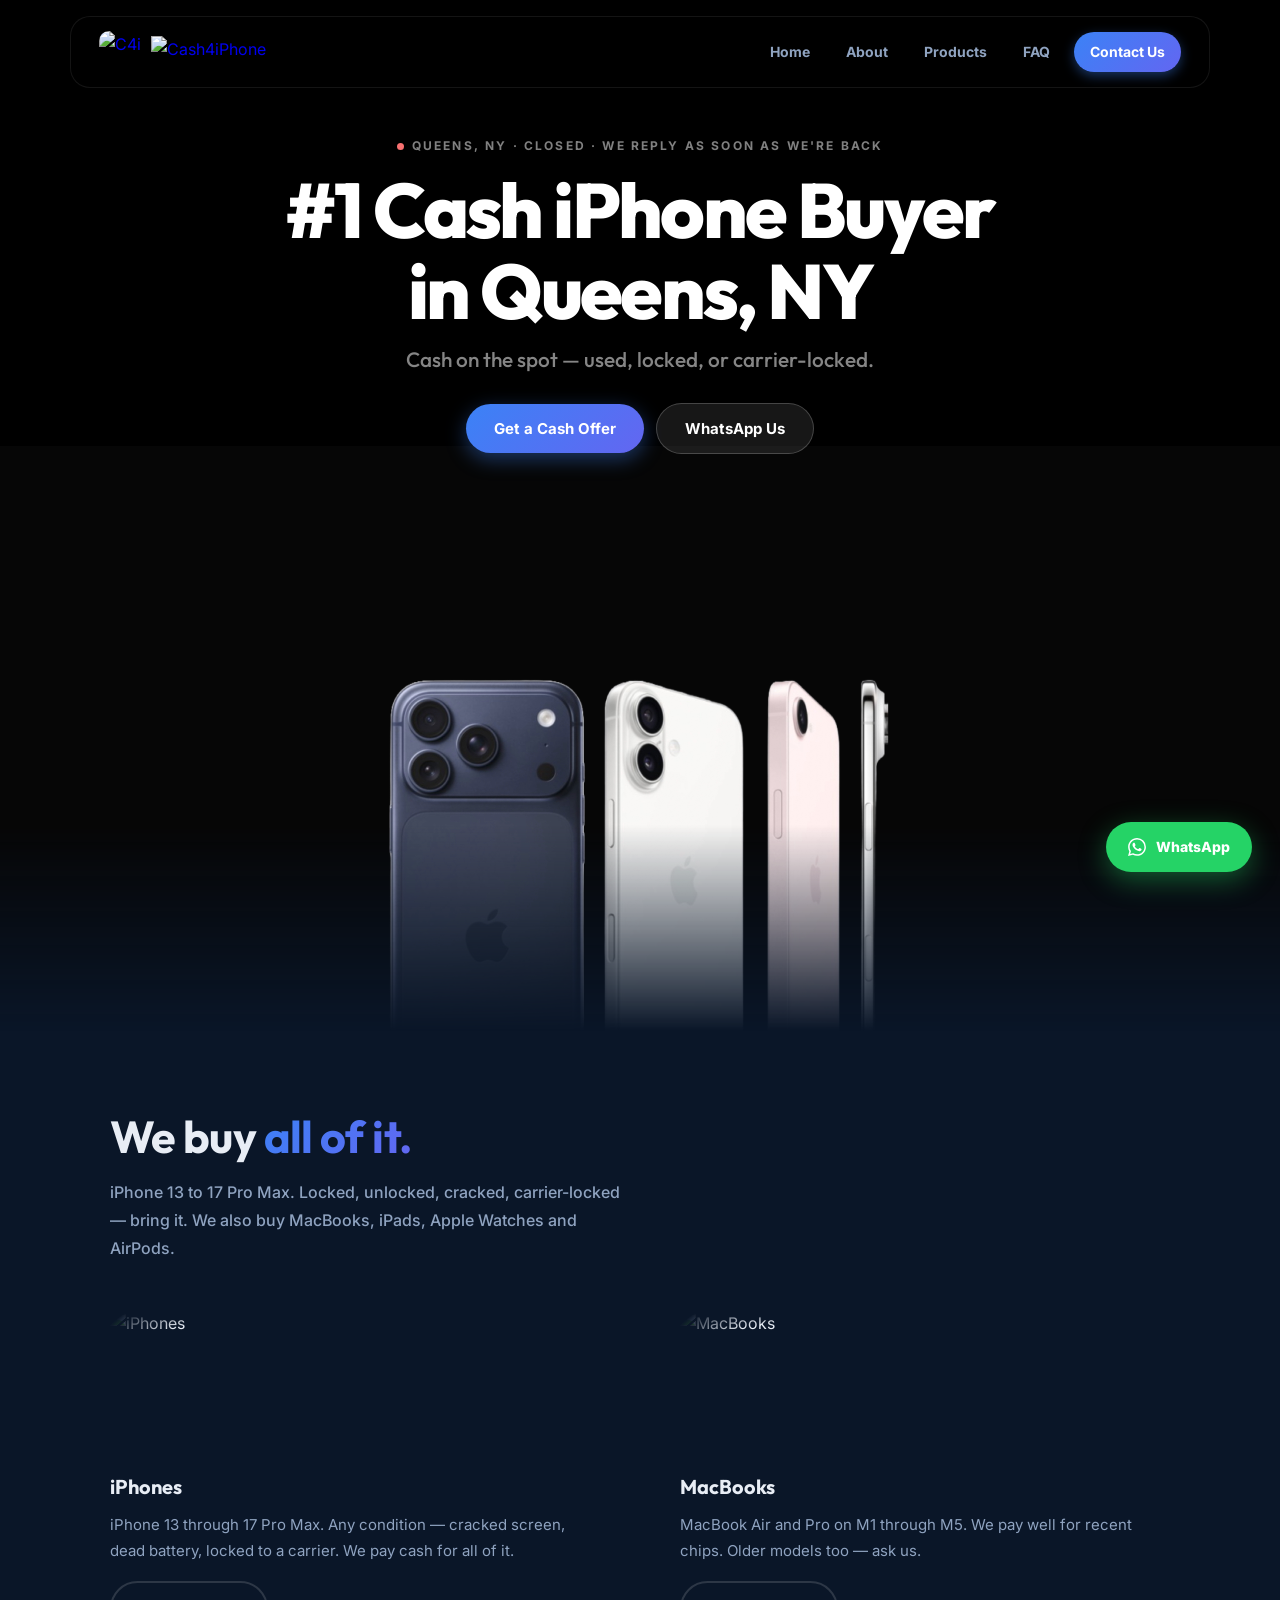
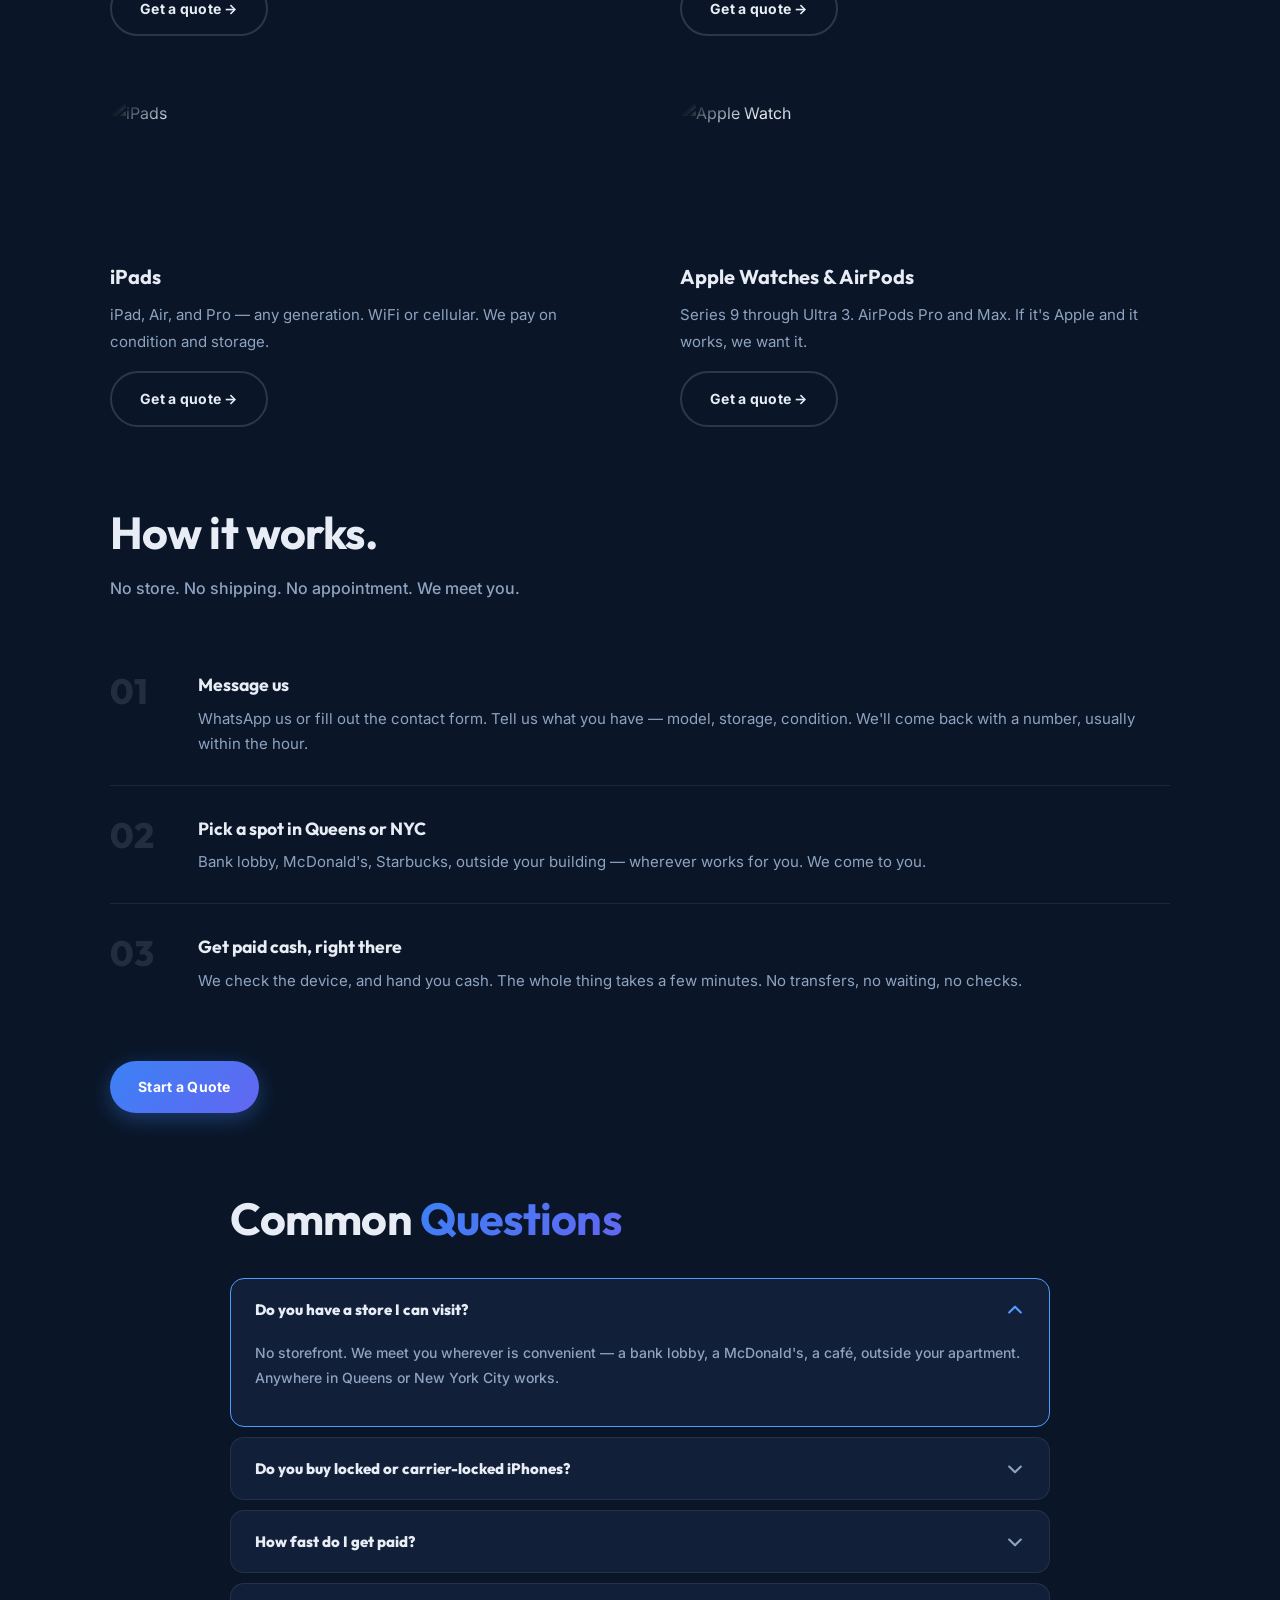
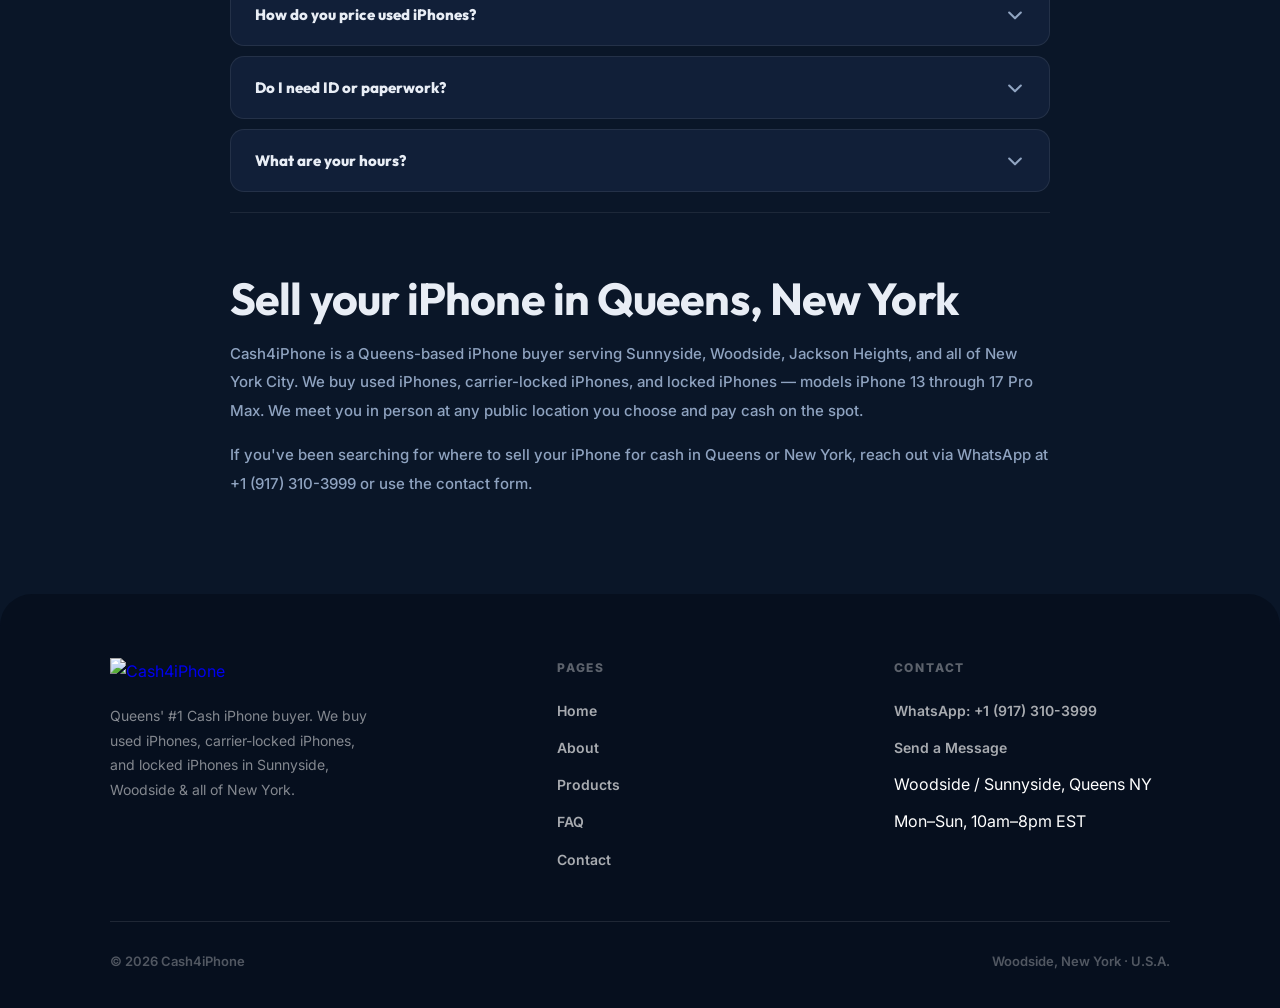
==== index.html @ 2bf729e3 "Update index.html" ====
<!DOCTYPE html>
<html lang="en">
<head>
  <meta charset="UTF-8"/>
  <meta name="viewport" content="width=device-width,initial-scale=1.0"/>
  <title>Cash4iPhone — Sell Your iPhone for Cash in Queens, NY | Best Price Guaranteed</title>
  <meta name="description" content="Cash4iPhone — Queens #1 Cash iPhone buyer. Get instant cash for your used, locked or carrier-locked iPhone in Sunnyside, Woodside & all of NYC. We come to you. Best price guaranteed."/>
  <meta name="keywords" content="cash for iPhone Queens NY, sell iPhone for cash New York, cash4phone Queens, cash for iphone NYC, iPhone buyer Queens NY, sell used iPhone NYC, locked iPhone buyer Queens, carrier locked iPhone buyer New York, sell iPhone same day cash Queens, cash4iphone, buy my iPhone Queens NY, sell iPhone Sunnyside Queens, cash for phones NYC, iPhone cash buyer near me New York"/>
  <link rel="canonical" href="https://cash4iphone.net/"/>

  <meta property="og:title" content="Cash4iPhone — Sell Your iPhone for Cash | Queens & NYC"/>
  <meta property="og:description" content="Cash4iPhone — Queens #1 cash for iPhone buyer. We pay instant cash for used, locked & carrier-locked iPhones in Sunnyside, Woodside & all of NYC. Best price. We come to you."/>
  <meta property="og:type" content="website"/>
  <meta property="og:url" content="https://cash4iphone.net/"/>
  <meta property="og:locale" content="en_US"/>
  <meta property="og:image" content="https://cash4iphone.net/og-image.png"/>
  <meta property="og:site_name" content="Cash4iPhone"/>

  <script type="application/ld+json">
  {
    "@context": "https://schema.org",
    "@type": "LocalBusiness",
    "name": "Cash4iPhone",
    "alternateName": "Cash 4 iPhone",
    "description": "Cash4iPhone is Queens' #1 cash for iPhone buyer. We pay instant cash for used iPhones, locked iPhones, and carrier-locked iPhones in Sunnyside, Woodside, and all of New York City.",
    "url": "https://cash4iphone.net",
    "telephone": "+19173103999",
    "address": {
      "@type": "PostalAddress",
      "streetAddress": "Woodside / Sunnyside",
      "addressLocality": "Woodside",
      "addressRegion": "NY",
      "postalCode": "11377",
      "addressCountry": "US"
    },
    "geo": { "@type": "GeoCoordinates", "latitude": "40.7448", "longitude": "-73.9027" },
    "areaServed": [
      {"@type": "City", "name": "New York"},
      {"@type": "Neighborhood", "name": "Queens"},
      {"@type": "Neighborhood", "name": "Sunnyside"},
      {"@type": "Neighborhood", "name": "Woodside"}
    ],
    "openingHoursSpecification": {
      "@type": "OpeningHoursSpecification",
      "dayOfWeek": ["Monday","Tuesday","Wednesday","Thursday","Friday","Saturday","Sunday"],
      "opens": "10:00",
      "closes": "20:00"
    },
    "priceRange": "$$",
    "sameAs": ["https://wa.me/19173103999"]
  }
  </script>

  <link rel="icon" href="/favicon.ico" sizes="48x48"/>
  <link rel="icon" type="image/png" sizes="32x32" href="/favicon-32x32.png"/>
  <link rel="icon" type="image/png" sizes="16x16" href="/favicon-16x16.png"/>
  <link rel="apple-touch-icon" href="/apple-touch-icon.png"/>
  <link rel="manifest" href="/site.webmanifest"/>
  <meta name="theme-color" content="#000000"/>
  <link rel="stylesheet" href="style.css"/>

  <style>
    main { padding-top: 0; }
    header {
      background: rgba(0,0,0,0.72);
      border-color: rgba(255,255,255,0.08);
      transition: background 0.4s ease, border-color 0.4s ease, box-shadow 0.3s ease;
    }
    .hero-apple {
      width: 100%;
      background: #000;
      display: flex;
      flex-direction: column;
      align-items: center;
      overflow: hidden;
      -webkit-mask-image: linear-gradient(to bottom, black 80%, transparent 100%);
      mask-image: linear-gradient(to bottom, black 80%, transparent 100%);
    }
    .hero-apple-text {
      position: relative;
      z-index: 2;
      text-align: center;
      padding: calc(var(--nav-h) + 64px) 24px 16px;
      display: flex;
      flex-direction: column;
      align-items: center;
      width: 100%;
    }
    .hero-apple-eyebrow {
      font-size: 12px;
      font-weight: 700;
      letter-spacing: 0.18em;
      text-transform: uppercase;
      color: rgba(255,255,255,0.5);
      margin-bottom: 14px;
      display: flex;
      align-items: center;
      gap: 8px;
    }
    .hero-apple-eyebrow .dot {
      width: 7px; height: 7px;
      border-radius: 50%;
      background: var(--green);
      animation: pulse-g 2s infinite;
      flex-shrink: 0;
      transition: background 0.3s;
    }
    .hero-apple-headline {
      font-family: 'Outfit', sans-serif;
      font-weight: 800;
      font-size: clamp(2.8rem, 6vw, 5.2rem);
      line-height: 1.05;
      letter-spacing: -0.034em;
      color: #fff;
      margin-bottom: 12px;
    }
    .hero-apple-sub {
      font-family: 'Outfit', sans-serif;
      font-weight: 500;
      font-size: clamp(1rem, 1.8vw, 1.3rem);
      color: rgba(255,255,255,0.52);
      margin-bottom: 28px;
      line-height: 1.5;
    }
    .hero-apple-cta {
      display: flex;
      align-items: center;
      justify-content: center;
      gap: 12px;
      flex-wrap: wrap;
    }
    .btn-apple-primary {
      background: var(--grad-blue);
      color: #fff;
      padding: 12px 28px;
      border-radius: 100px;
      font-size: 15px;
      font-weight: 700;
      text-decoration: none;
      transition: all 0.28s;
      box-shadow: 0 6px 20px rgba(59,130,246,0.4);
    }
    .btn-apple-primary:hover { transform: translateY(-2px); box-shadow: 0 10px 28px rgba(59,130,246,0.55); }
    .btn-apple-ghost {
      background: rgba(255,255,255,0.09);
      color: #fff;
      padding: 12px 28px;
      border-radius: 100px;
      font-size: 15px;
      font-weight: 700;
      text-decoration: none;
      border: 1.5px solid rgba(255,255,255,0.2);
      transition: all 0.28s;
    }
    .btn-apple-ghost:hover { background: rgba(255,255,255,0.16); transform: translateY(-2px); }
    .hero-apple-phones {
      width: 100%;
      height: 65vh;
      min-height: 420px;
      position: relative;
      z-index: 1;
      overflow: hidden;
      margin-top: -24px;
      flex-shrink: 0;
    }
    .hero-apple-phones img {
      display: block;
      width: 200%;
      height: auto;
      position: absolute;
      bottom: 0;
      left: -50%;
    }

    /* What we buy */
    .buy-section { padding: 80px 0; }
    .buy-grid {
      display: grid;
      grid-template-columns: 1fr 1fr;
      gap: 64px 80px;
      margin-top: 48px;
    }
    .buy-item h3 {
      font-family: 'Outfit', sans-serif;
      font-size: 1.25rem;
      font-weight: 700;
      color: var(--text);
      margin-bottom: 8px;
    }
    .buy-item p { font-size: 15px; color: var(--text-muted); line-height: 1.75; }
    .buy-item-img {
      width: 100%;
      max-width: 180px;
      height: 140px;
      object-fit: contain;
      display: block;
      margin-bottom: 20px;
      -webkit-mask-image: radial-gradient(ellipse at center, black 55%, transparent 90%);
      mask-image: radial-gradient(ellipse at center, black 55%, transparent 90%);
    }

    /* How it works */
    .steps-section { padding: 0 0 80px; }
    .steps-list { margin-top: 40px; display: flex; flex-direction: column; }
    .step {
      display: grid;
      grid-template-columns: 64px 1fr;
      gap: 24px;
      padding: 28px 0;
      border-bottom: 1px solid var(--border);
    }
    .step:last-child { border-bottom: none; }
    .step-num {
      font-family: 'Outfit', sans-serif;
      font-size: 2.2rem;
      font-weight: 800;
      color: rgba(255,255,255,0.1);
      line-height: 1;
      padding-top: 4px;
    }
    .step-body h3 {
      font-family: 'Outfit', sans-serif;
      font-size: 1.1rem;
      font-weight: 700;
      color: var(--text);
      margin-bottom: 6px;
    }
    .step-body p { font-size: 15px; color: var(--text-muted); line-height: 1.7; }

    /* Logo */
    .logo { display: flex; align-items: center; gap: 10px; text-decoration: none; }
    .logo-icon { height: 42px; width: 42px; border-radius: 10px; object-fit: contain; flex-shrink: 0; }
    .logo-wordmark { height: 32px; width: auto; object-fit: contain; display: block; }
    .logo-img { height: 32px; width: auto; object-fit: contain; display: block; }

    @media (max-width: 768px) {
      .hero-apple-phones { height: 55vh; min-height: 320px; }
      .hero-apple-phones img { width: 320%; left: -110%; }
      .hero-apple-text { padding-top: calc(var(--nav-h) + 36px); padding-bottom: 12px; }
      .hero-apple-headline { font-size: clamp(2rem, 9vw, 2.8rem); }
      .hero-apple-sub { font-size: 1rem; margin-bottom: 16px; }
      .btn-apple-primary, .btn-apple-ghost { font-size: 14px; padding: 11px 22px; }
      .buy-grid { grid-template-columns: 1fr 1fr; gap: 40px; }
      .logo-icon { height: 34px; width: 34px; }
      .logo-wordmark { height: 24px; }
      .logo-img { height: 26px; }
    }
    @media (max-width: 480px) {
      .hero-apple-phones { height: 50vh; min-height: 280px; }
      .hero-apple-phones img { width: 380%; left: -140%; }
      .hero-apple-cta { flex-direction: column; align-items: stretch; max-width: 220px; }
      .btn-apple-primary, .btn-apple-ghost { text-align: center; justify-content: center; }
      .buy-grid { grid-template-columns: 1fr; gap: 36px; }
    }
  </style>
</head>
<body>

<header>
  <a href="/" class="logo">
    <img src="assets/images/c4isquarelogo.png" alt="C4i" class="logo-icon"/>
    <img src="assets/images/c4i_logo_white.png" alt="Cash4iPhone" class="logo-wordmark"/>
  </a>
  <nav>
    <a href="/">Home</a>
    <a href="/about/">About</a>
    <a href="/products/">Products</a>
    <a href="#faq">FAQ</a>
    <a href="/contact-us/" class="cta-nav">Contact Us</a>
  </nav>
  <button class="hamburger" aria-label="Menu"><span></span><span></span><span></span></button>
</header>
<div class="mobile-menu">
  <a href="/">Home</a>
  <a href="/about/">About</a>
  <a href="/products/">Products</a>
  <a href="#faq">FAQ</a>
  <a href="/contact-us/" class="cta-nav">Contact Us</a>
</div>

<main>

<section class="hero-apple" data-nav-theme="black">
  <div class="hero-apple-text reveal">
    <div class="hero-apple-eyebrow">
      <span class="dot"></span>
      <span id="hero-badge-text">Queens, NY · Open Now</span>
    </div>
    <h1 class="hero-apple-headline">#1 Cash iPhone Buyer<br>in Queens, NY</h1>
    <p class="hero-apple-sub">Cash on the spot — used, locked, or carrier-locked.</p>
    <div class="hero-apple-cta">
      <a href="/contact-us/" class="btn-apple-primary">Get a Cash Offer</a>
      <a href="http://wa.me/19173103999" target="_blank" rel="noopener" class="btn-apple-ghost">WhatsApp Us</a>
    </div>
  </div>
  <div class="hero-apple-phones reveal reveal-delay-1">
    <img src="assets/images/iphoneblackbackground_largetallx2.jpg" alt="Sell your iPhone for cash — Cash4iPhone Queens NY" loading="eager"/>
  </div>
</section>

<!-- What we buy -->
<section class="buy-section" data-nav-theme="dark">
  <div class="section-inner">
    <h2 class="section-title reveal">We buy <em>all of it.</em></h2>
    <p class="section-subtitle reveal reveal-delay-1">iPhone 13 to 17 Pro Max. Locked, unlocked, cracked, carrier-locked — bring it. We also buy MacBooks, iPads, Apple Watches and AirPods.</p>
    <div class="buy-grid">
      <div class="buy-item reveal">
        <img class="buy-item-img" src="https://cdsassets.apple.com/live/7WUAS350/images/iphone/iphone-17-pro-max-colors.png" alt="iPhones"/>
        <h3>iPhones</h3>
        <p>iPhone 13 through 17 Pro Max. Any condition — cracked screen, dead battery, locked to a carrier. We pay cash for all of it.</p>
        <a href="/contact-us/" class="btn btn-outline" style="margin-top:16px; display:inline-flex;">Get a quote →</a>
      </div>
      <div class="buy-item reveal reveal-delay-1">
        <img class="buy-item-img" src="https://cdsassets.apple.com/live/7WUAS350/images/tech-specs/macbook-pro-16-inch-m5-pro-m5-max.png" alt="MacBooks"/>
        <h3>MacBooks</h3>
        <p>MacBook Air and Pro on M1 through M5. We pay well for recent chips. Older models too — ask us.</p>
        <a href="/contact-us/" class="btn btn-outline" style="margin-top:16px; display:inline-flex;">Get a quote →</a>
      </div>
      <div class="buy-item reveal">
        <img class="buy-item-img" src="https://cdsassets.apple.com/live/7WUAS350/images/tech-specs/ipad-pro-13-inch-m5.png" alt="iPads"/>
        <h3>iPads</h3>
        <p>iPad, Air, and Pro — any generation. WiFi or cellular. We pay on condition and storage.</p>
        <a href="/contact-us/" class="btn btn-outline" style="margin-top:16px; display:inline-flex;">Get a quote →</a>
      </div>
      <div class="buy-item reveal reveal-delay-1">
        <img class="buy-item-img" src="https://store.storeimages.cdn-apple.com/1/as-images.apple.com/is/MGCC4_VW_34FR+watch-case-49-titanium-natural-ultra3_VW_34FR+watch-face-49-ocean-ultra3_VW_34FR_GEO_US?wid=2000&hei=2000&fmt=png-alpha&.v=[base64]" alt="Apple Watch"/>
        <h3>Apple Watches & AirPods</h3>
        <p>Series 9 through Ultra 3. AirPods Pro and Max. If it's Apple and it works, we want it.</p>
        <a href="/contact-us/" class="btn btn-outline" style="margin-top:16px; display:inline-flex;">Get a quote →</a>
      </div>
    </div>
  </div>
</section>

<!-- How it works -->
<section class="steps-section" data-nav-theme="dark">
  <div class="section-inner">
    <div style="max-width: 560px;">
      <h2 class="section-title reveal">How it works.</h2>
      <p class="section-subtitle reveal reveal-delay-1" style="margin-bottom: 0;">No store. No shipping. No appointment. We meet you.</p>
    </div>
    <div class="steps-list">
      <div class="step reveal">
        <div class="step-num">01</div>
        <div class="step-body">
          <h3>Message us</h3>
          <p>WhatsApp us or fill out the contact form. Tell us what you have — model, storage, condition. We'll come back with a number, usually within the hour.</p>
        </div>
      </div>
      <div class="step reveal">
        <div class="step-num">02</div>
        <div class="step-body">
          <h3>Pick a spot in Queens or NYC</h3>
          <p>Bank lobby, McDonald's, Starbucks, outside your building — wherever works for you. We come to you.</p>
        </div>
      </div>
      <div class="step reveal">
        <div class="step-num">03</div>
        <div class="step-body">
          <h3>Get paid cash, right there</h3>
          <p>We check the device, and hand you cash. The whole thing takes a few minutes. No transfers, no waiting, no checks.</p>
        </div>
      </div>
    </div>
    <div style="margin-top: 40px;" class="reveal">
      <a href="/contact-us/" class="btn btn-primary">Start a Quote</a>
    </div>
  </div>
</section>

<!-- FAQ -->
<div class="section-inner" style="padding-bottom: 80px;">
  <div class="text-block">
    <div id="faq" class="faq-section reveal" style="scroll-margin-top: calc(var(--nav-h, 72px) + 32px);">
      <h2 class="section-title reveal-delay-1" style="margin-bottom: 32px;">Common <em>Questions</em></h2>
      <div class="faq-accordion">
        <div class="faq-item open">
          <button class="faq-question">
            <span>Do you have a store I can visit?</span>
            <svg class="faq-chevron" fill="none" stroke="currentColor" viewBox="0 0 24 24"><path stroke-linecap="round" stroke-linejoin="round" stroke-width="2.5" d="M19 9l-7 7-7-7"/></svg>
          </button>
          <div class="faq-answer"><p>No storefront. We meet you wherever is convenient — a bank lobby, a McDonald's, a café, outside your apartment. Anywhere in Queens or New York City works.</p></div>
        </div>
        <div class="faq-item">
          <button class="faq-question">
            <span>Do you buy locked or carrier-locked iPhones?</span>
            <svg class="faq-chevron" fill="none" stroke="currentColor" viewBox="0 0 24 24"><path stroke-linecap="round" stroke-linejoin="round" stroke-width="2.5" d="M19 9l-7 7-7-7"/></svg>
          </button>
          <div class="faq-answer"><p>Yes. Locked, carrier-locked, financed — we buy what other places won't. For financed devices, you're still responsible for paying off the remaining balance with the carrier, but we can still buy it from you.</p></div>
        </div>
        <div class="faq-item">
          <button class="faq-question">
            <span>How fast do I get paid?</span>
            <svg class="faq-chevron" fill="none" stroke="currentColor" viewBox="0 0 24 24"><path stroke-linecap="round" stroke-linejoin="round" stroke-width="2.5" d="M19 9l-7 7-7-7"/></svg>
          </button>
          <div class="faq-answer"><p>Right when we meet. Cash in hand after we check the device. No bank transfers, no waiting period.</p></div>
        </div>
        <div class="faq-item">
          <button class="faq-question">
            <span>How do you price used iPhones?</span>
            <svg class="faq-chevron" fill="none" stroke="currentColor" viewBox="0 0 24 24"><path stroke-linecap="round" stroke-linejoin="round" stroke-width="2.5" d="M19 9l-7 7-7-7"/></svg>
          </button>
          <div class="faq-answer"><p>Based on model, storage size, and condition. For used phones we give an estimate upfront — exact price confirmed when we see the device. Brand new sealed phones get an exact quote immediately. Send us a WhatsApp with the details.</p></div>
        </div>
        <div class="faq-item">
          <button class="faq-question">
            <span>Do I need ID or paperwork?</span>
            <svg class="faq-chevron" fill="none" stroke="currentColor" viewBox="0 0 24 24"><path stroke-linecap="round" stroke-linejoin="round" stroke-width="2.5" d="M19 9l-7 7-7-7"/></svg>
          </button>
          <div class="faq-answer"><p>No paperwork, no ID. Just make sure the device is yours to sell.</p></div>
        </div>
        <div class="faq-item">
          <button class="faq-question">
            <span>What are your hours?</span>
            <svg class="faq-chevron" fill="none" stroke="currentColor" viewBox="0 0 24 24"><path stroke-linecap="round" stroke-linejoin="round" stroke-width="2.5" d="M19 9l-7 7-7-7"/></svg>
          </button>
          <div class="faq-answer"><p>Monday through Sunday, 10am to 8pm Eastern. Message us outside those hours and we'll get back to you when we're back online.</p></div>
        </div>
      </div>
    </div>

    <div style="padding-top: 60px; border-top: 1px solid var(--border); margin-top: 20px;">
      <h2 class="section-title">Sell your iPhone in Queens, New York</h2>
      <p>Cash4iPhone is a Queens-based iPhone buyer serving Sunnyside, Woodside, Jackson Heights, and all of New York City. We buy used iPhones, carrier-locked iPhones, and locked iPhones — models iPhone 13 through 17 Pro Max. We meet you in person at any public location you choose and pay cash on the spot.</p>
      <p>If you've been searching for where to sell your iPhone for cash in Queens or New York, reach out via WhatsApp at +1 (917) 310-3999 or use the contact form.</p>
    </div>
  </div>
</div>

</main>

<a class="wa-fab" href="http://wa.me/19173103999" target="_blank" rel="noopener">
  <svg viewBox="0 0 24 24"><path d="M17.472 14.382c-.297-.149-1.758-.867-2.03-.967-.273-.099-.471-.148-.67.15-.197.297-.767.966-.94 1.164-.173.199-.347.223-.644.075-.297-.15-1.255-.463-2.39-1.475-.883-.788-1.48-1.761-1.653-2.059-.173-.297-.018-.458.13-.606.134-.133.298-.347.446-.52.149-.174.198-.298.298-.497.099-.198.05-.371-.025-.52-.075-.149-.669-1.612-.916-2.207-.242-.579-.487-.5-.669-.51-.173-.008-.371-.01-.57-.01-.198 0-.52.074-.792.372-.272.297-1.04 1.016-1.04 2.479 0 1.462 1.065 2.875 1.213 3.074.149.198 2.096 3.2 5.077 4.487.709.306 1.262.489 1.694.625.712.227 1.36.195 1.871.118.571-.085 1.758-.719 2.006-1.413.248-.694.248-1.289.173-1.413-.074-.124-.272-.198-.57-.347m-5.421 7.403h-.004a9.87 9.87 0 01-5.031-1.378l-.361-.214-3.741.982.998-3.648-.235-.374a9.86 9.86 0 01-1.51-5.26c.001-5.45 4.436-9.884 9.888-9.884 2.64 0 5.122 1.03 6.988 2.898a9.825 9.825 0 012.893 6.994c-.003 5.45-4.437 9.884-9.885 9.884m8.413-18.297A11.815 11.815 0 0012.05 0C5.495 0 .16 5.335.157 11.892c0 2.096.547 4.142 1.588 5.945L.057 24l6.305-1.654a11.882 11.882 0 005.683 1.448h.005c6.554 0 11.89-5.335 11.893-11.893a11.821 11.821 0 00-3.48-8.413z"/></svg>
  WhatsApp
</a>

<footer>
  <div class="footer-inner">
    <div class="footer-top">
      <div class="footer-brand">
        <a href="/" class="logo"><img src="assets/images/c4i_logo_white.png" alt="Cash4iPhone" class="logo-img"/></a>
        <p>Queens' #1 Cash iPhone buyer. We buy used iPhones, carrier-locked iPhones, and locked iPhones in Sunnyside, Woodside & all of New York.</p>
      </div>
      <div class="footer-col"><h4>Pages</h4><ul><li><a href="/">Home</a></li><li><a href="/about/">About</a></li><li><a href="/products/">Products</a></li><li><a href="#faq">FAQ</a></li><li><a href="/contact-us/">Contact</a></li></ul></div>
      <div class="footer-col"><h4>Contact</h4><ul><li><a href="http://wa.me/19173103999">WhatsApp: +1 (917) 310-3999</a></li><li><a href="/contact-us/">Send a Message</a></li><li><span>Woodside / Sunnyside, Queens NY</span></li><li><span>Mon–Sun, 10am–8pm EST</span></li></ul></div>
    </div>
    <div class="footer-bottom"><span>© 2026 Cash4iPhone</span><span>Woodside, New York · U.S.A.</span></div>
  </div>
</footer>

<button class="scroll-top" id="scrollTop" aria-label="Scroll to top">
  <svg fill="none" stroke="currentColor" viewBox="0 0 24 24"><path stroke-linecap="round" stroke-linejoin="round" stroke-width="2.5" d="M5 15l7-7 7 7"/></svg>
</button>
<script src="script.js"></script>
</body>
</html>
---- style.css ----
@import url('https://fonts.googleapis.com/css2?family=Inter:wght@400;500;600&family=Outfit:wght@600;700;800;900&display=swap');

:root {
  --bg:#0a1628; --white:#ffffff;
  --card-bg:#111f38; --card-bg-2:#162240;
  --text:#e8edf5; --text-muted:#8fa3c0; --text-light:#5a7a9a;
  --blue:#4f9eff; --blue-light:rgba(79,158,255,0.12); --blue-mid:rgba(79,158,255,0.2);
  --purple:#a78bfa; --purple-light:rgba(167,139,250,0.12); --purple-mid:rgba(167,139,250,0.2);
  --green:#34d399; --green-light:rgba(52,211,153,0.12); --green-mid:rgba(52,211,153,0.2);
  --red:#f87171; --red-light:rgba(248,113,113,0.12); --red-mid:rgba(248,113,113,0.2);
  --orange:#fbbf24; --orange-light:rgba(251,191,36,0.12); --orange-mid:rgba(251,191,36,0.2);
  --pink:#f472b6; --pink-light:rgba(244,114,182,0.12); --pink-mid:rgba(244,114,182,0.2);
  --teal:#2dd4bf; --teal-light:rgba(45,212,191,0.12);
  --grad-hero:linear-gradient(135deg,#1e3a5f 0%,#0f2744 50%,#1a1040 100%);
  --grad-blue:linear-gradient(135deg,#3b82f6,#6366f1);
  --border:rgba(255,255,255,0.08); --border-2:rgba(255,255,255,0.14);
  --radius:18px; --nav-h:72px;
  --shadow-sm:0 2px 8px rgba(0,0,0,0.3);
  --shadow-md:0 8px 24px rgba(0,0,0,0.4);
  --shadow-lg:0 20px 48px rgba(0,0,0,0.55);
  --ease:cubic-bezier(0.25,0.46,0.45,0.94);
}

*,*::before,*::after{margin:0;padding:0;box-sizing:border-box;}
html{scroll-behavior:smooth;}
body{background:var(--bg);color:var(--text);font-family:'Inter',system-ui,sans-serif;font-weight:400;line-height:1.7;overflow-x:hidden;-webkit-font-smoothing:antialiased;}

/* NAVBAR */
header{position:fixed;top:16px;left:50%;transform:translateX(-50%);width:calc(100% - 48px);max-width:1140px;height:var(--nav-h);z-index:1000;display:flex;align-items:center;justify-content:space-between;padding:0 28px;background:rgba(10,22,40,0.92);backdrop-filter:blur(20px);-webkit-backdrop-filter:blur(20px);border:1px solid rgba(79,158,255,0.15);border-radius:20px;box-shadow:var(--shadow-md);transition:background 0.5s ease,border-color 0.5s ease,box-shadow 0.3s ease;}
header.scrolled{box-shadow:0 8px 32px rgba(0,0,0,0.6);border-color:rgba(79,158,255,0.25);}
.logo{display:flex;align-items:center;gap:12px;text-decoration:none;}
.logo-mark{width:40px;height:40px;border-radius:12px;background:var(--grad-blue);display:flex;align-items:center;justify-content:center;font-size:14px;font-weight:900;color:#fff;box-shadow:0 4px 12px rgba(59,130,246,0.35);}
.logo-text{display:flex;flex-direction:column;line-height:1.1;font-size:14px;font-weight:700;letter-spacing:0.14em;text-transform:uppercase;color:var(--blue);}
.logo-text span:first-child{font-size:16px;font-weight:800;color:var(--text);font-family:'Outfit',sans-serif;text-transform:none;}
.logo-text span:last-child{font-size:12px;font-weight:700;letter-spacing:0.14em;text-transform:uppercase;color:var(--blue);}
nav{display:flex;align-items:center;gap:4px;}
nav a{text-decoration:none;font-size:14px;font-weight:700;color:var(--text-muted);padding:8px 16px;border-radius:100px;transition:all 0.22s;}
nav a:hover,nav a.active{color:var(--text);background:var(--blue-light);}
nav a.cta-nav{background:var(--grad-blue);color:#fff!important;box-shadow:0 4px 12px rgba(59,130,246,0.4);margin-left:4px;}
nav a.cta-nav:hover{transform:translateY(-1px);box-shadow:0 6px 18px rgba(59,130,246,0.55);}
.hamburger{display:none;flex-direction:column;gap:5px;cursor:pointer;padding:8px;background:none;border:none;}
.hamburger span{width:22px;height:2px;background:var(--text);transition:all 0.3s;display:block;border-radius:2px;}
.hamburger.open span:nth-child(1){transform:rotate(45deg) translate(5px,5px);}
.hamburger.open span:nth-child(2){opacity:0;}
.hamburger.open span:nth-child(3){transform:rotate(-45deg) translate(5px,-5px);}
.mobile-menu{display:none;position:fixed;top:105px;left:24px;right:24px;background:var(--card-bg);padding:16px;flex-direction:column;gap:4px;z-index:999;border-radius:20px;box-shadow:var(--shadow-lg);border:1px solid var(--border);}
.mobile-menu a{text-decoration:none;color:var(--text-muted);font-size:16px;font-weight:700;padding:14px 20px;border-radius:12px;transition:all 0.2s;}
.mobile-menu a:hover{color:var(--text);background:var(--blue-light);}
.mobile-menu a.cta-nav{color:#fff!important;background:var(--grad-blue);text-align:center;margin-top:8px;}

/* LAYOUT */
main{padding-top:calc(var(--nav-h) + 32px);}
.section-inner{max-width:1140px;margin:0 auto;padding:0 40px;}

/* LABELS */
.section-label{display:inline-flex;align-items:center;gap:8px;font-size:11px;font-weight:800;letter-spacing:0.18em;text-transform:uppercase;padding:6px 16px;border-radius:100px;margin-bottom:18px;}
.label-blue{background:var(--blue-mid);color:var(--blue);}
.label-purple{background:var(--purple-mid);color:var(--purple);}
.label-green{background:var(--green-mid);color:var(--green);}
.label-orange{background:var(--orange-mid);color:#92400e;}
.label-pink{background:var(--pink-mid);color:var(--pink);}

/* TYPOGRAPHY */
.display-title{font-family:'Outfit',sans-serif;font-weight:800;font-size:clamp(2.6rem,5.5vw,4.8rem);line-height:1.08;letter-spacing:-0.03em;color:var(--text);}
.display-title em{font-style:normal;background:var(--grad-blue);-webkit-background-clip:text;-webkit-text-fill-color:transparent;background-clip:text;}
h2.section-title{font-family:'Outfit',sans-serif;font-weight:700;font-size:clamp(1.9rem,3.5vw,2.9rem);line-height:1.18;color:var(--text);margin-bottom:14px;letter-spacing:-0.02em;}
h2.section-title em{font-style:normal;background:var(--grad-blue);-webkit-background-clip:text;-webkit-text-fill-color:transparent;background-clip:text;}
.section-subtitle{font-size:16px;font-weight:500;color:var(--text-muted);line-height:1.75;max-width:520px;}

/* BUTTONS */
.btn{display:inline-flex;align-items:center;gap:8px;padding:14px 28px;border-radius:100px;font-size:14px;font-family:'Inter',sans-serif;font-weight:700;letter-spacing:0.02em;text-decoration:none;cursor:pointer;border:none;transition:all 0.28s var(--ease);}
.btn-primary{background:var(--grad-blue);color:#fff;box-shadow:0 6px 20px rgba(59,130,246,0.35);}
.btn-primary:hover{transform:translateY(-2px);box-shadow:0 10px 28px rgba(59,130,246,0.45);}
.btn-white{background:rgba(255,255,255,0.12);color:#fff;border:1px solid rgba(255,255,255,0.25);box-shadow:var(--shadow-md);backdrop-filter:blur(8px);}
.btn-white:hover{background:rgba(255,255,255,0.2);transform:translateY(-2px);box-shadow:var(--shadow-lg);}
.btn-outline{background:transparent;color:var(--text);border:2px solid var(--border-2);}
.btn-outline:hover{border-color:var(--blue);color:var(--blue);background:var(--blue-light);}
.btn-green{background:linear-gradient(135deg,#10b981,#059669);color:#fff;box-shadow:0 6px 20px rgba(16,185,129,0.3);}
.btn-green:hover{transform:translateY(-2px);}

/* CARDS */
.card{background:var(--card-bg);border:1px solid var(--border);border-radius:var(--radius);box-shadow:var(--shadow-sm);transition:transform 0.35s var(--ease),box-shadow 0.35s;}
.card:hover{transform:translateY(-6px);box-shadow:var(--shadow-lg);}

/* HERO */
.hero{min-height:90vh;display:flex;align-items:center;position:relative;overflow:hidden;border-radius:0 0 40px 40px;background:linear-gradient(160deg,#0d1f3c 0%,#0a1628 50%,#110d2e 100%);margin-bottom:80px;}
.hero-blob{position:absolute;border-radius:50%;filter:blur(80px);pointer-events:none;z-index:0;opacity:0.25;}
.hero-blob-1{width:500px;height:500px;top:-100px;left:-100px;background:radial-gradient(circle,#3b82f6,#6366f1);}
.hero-blob-2{width:400px;height:400px;bottom:-80px;right:-60px;background:radial-gradient(circle,#8b5cf6,#ec4899);}
.hero-blob-3{width:300px;height:300px;top:50%;left:38%;transform:translateY(-50%);background:radial-gradient(circle,#10b981,#3b82f6);}
.hero-inner{position:relative;z-index:2;max-width:1140px;margin:0 auto;padding:80px 40px;display:grid;grid-template-columns:1fr 480px;gap:60px;align-items:center;width:100%;}
.hero-badge{display:inline-flex;align-items:center;gap:8px;background:rgba(255,255,255,0.07);border:1px solid rgba(255,255,255,0.12);border-radius:100px;padding:8px 18px 8px 10px;margin-bottom:28px;box-shadow:var(--shadow-sm);}
.hero-badge-dot{width:10px;height:10px;min-width:10px;min-height:10px;aspect-ratio:1 / 1;border-radius:50%;background:var(--green);animation:pulse-g 2s infinite;}
.hero-badge.closed .hero-badge-dot{background:var(--red);animation:none;box-shadow:none;}
@keyframes pulse-g{0%,100%{box-shadow:0 0 0 0 rgba(16,185,129,0.6);}50%{box-shadow:0 0 0 6px rgba(16,185,129,0);}}
.hero-badge span{font-size:12px;font-weight:700;letter-spacing:0.08em;text-transform:uppercase;color:var(--text-muted);}
.hero-cta{display:flex;gap:14px;margin-top:36px;flex-wrap:wrap;}
.hero-content{max-width:680px;}
.hero .section-subtitle{margin-top:18px;}

.services-grid-simple{display:grid;grid-template-columns:repeat(3,1fr);gap:20px;margin-top:24px;}
.services-grid-simple .card{display:flex;flex-direction:column;align-items:center;justify-content:flex-start;text-align:center;padding:32px 26px;}
.services-grid-simple .service-icon{margin:0 auto 18px;}
.services-grid-simple .btn{margin-top:18px;}

.faq-intro{padding:28px 32px;margin-bottom:28px;background:rgba(255,255,255,0.05);border:1px solid rgba(255,255,255,0.12);border-radius:var(--radius);}
.faq-intro .section-label{padding:6px 14px;}
.faq-intro p{font-size:14px;color:var(--text-muted);line-height:1.75;margin-bottom:10px;}
.faq-intro-top{display:flex;align-items:center;gap:12px;flex-wrap:wrap;margin-bottom:12px;}
.faq-intro-top span{font-size:14px;color:var(--text-muted);}

.faq-section{margin-bottom:20px;}
.faq-cards{display:grid;grid-template-columns:repeat(2,minmax(0,1fr));gap:20px;margin-bottom:0;}
.faq-cards .card{padding:24px 28px;}
.faq-cards .card h4{font-family:'Outfit',sans-serif;font-weight:800;font-size:1rem;margin-bottom:12px;color:var(--text);}
.faq-cards .card p{font-size:14px;color:var(--text-muted);line-height:1.75;}

.card--soft{background:rgba(255,255,255,0.04);border-color:rgba(255,255,255,0.1);}
.text-block{max-width:820px;margin:0 auto;}
.text-block p{font-size:15px;color:var(--text-muted);line-height:1.9;margin-bottom:16px;font-weight:500;}

.section-center{text-align:center;margin-top:40px;}
.section-gap{margin-bottom:56px;}

.product-small-card a.product-card-tag{margin-top:18px;}
.other-electronics-card{background:linear-gradient(160deg, #111827, #1f2937);}
.other-electronics-card img{width:100px;height:100px;mix-blend-mode:normal;margin-top:20px;}

.cta-banner .display-title{margin-bottom:16px;}

/* MOSAIC */
.hero-mosaic{display:grid;grid-template-columns:1fr 1fr;gap:14px;}
.mosaic-card{border-radius:20px;overflow:hidden;box-shadow:var(--shadow-md);transition:transform 0.3s;aspect-ratio:1;display:flex;flex-direction:column;align-items:center;justify-content:center;padding:16px;position:relative;}
.mosaic-card:hover{transform:scale(1.03);}
.mosaic-card img{
  width:90%;
  height:75%;
  object-fit:contain;
  /* IMAGE FIX: Fades the white background edges into the card color */
  -webkit-mask-image: radial-gradient(circle, black 50%, transparent 95%);
  mask-image: radial-gradient(circle, black 50%, transparent 95%);
  transition:transform 0.4s;
}
.mosaic-card:hover img{transform:scale(1.06);}
.mosaic-label{position:absolute;bottom:10px;left:50%;transform:translateX(-50%);font-size:11px;font-weight:800;letter-spacing:0.06em;white-space:nowrap;padding:4px 12px;border-radius:100px;background:rgba(0,0,0,0.55);backdrop-filter:blur(10px);color:#fff;box-shadow:var(--shadow-sm);border:1px solid rgba(255,255,255,0.15);}
.mosaic-card.large{grid-row:span 2;aspect-ratio:auto;min-height:288px;}
.blue-bg{background:linear-gradient(135deg,#0d2347,#1a3d6e);border:1px solid rgba(79,158,255,0.2);}
.purple-bg{background:linear-gradient(135deg,#1a1040,#2e1a6e);border:1px solid rgba(167,139,250,0.2);}
.green-bg{background:linear-gradient(135deg,#0a2e22,#0f4535);border:1px solid rgba(52,211,153,0.2);}
.orange-bg{background:linear-gradient(135deg,#2a1f0a,#463210);border:1px solid rgba(251,191,36,0.2);}
.pink-bg{background:linear-gradient(135deg,#2a0d1f,#451530);border:1px solid rgba(244,114,182,0.2);}
.teal-bg{background:linear-gradient(135deg,#082928,#0d4040);border:1px solid rgba(45,212,191,0.2);}

/* STATS BAR */
.stats-bar{background:var(--grad-blue);border-radius:24px;padding:40px 0;margin:0 0 80px;}
.stats-bar .section-inner{display:grid;grid-template-columns:repeat(4,1fr);}
.stat-item{text-align:center;padding:0 24px;border-right:1px solid rgba(255,255,255,0.2);}
.stat-item:last-child{border-right:none;}
.stat-num{font-family:'Outfit',sans-serif;font-size:2.4rem;font-weight:800;color:#fff;line-height:1;margin-bottom:6px;}
.stat-label{font-size:12px;font-weight:700;color:rgba(255,255,255,0.75);letter-spacing:0.05em;text-transform:uppercase;}

/* SERVICES */
.services-section{padding:0 0 80px;}
.services-header{display:grid;grid-template-columns:1fr 1fr;gap:60px;align-items:end;margin-bottom:56px;}
.services-grid{display:grid;grid-template-columns:repeat(2,1fr);gap:20px;}
.service-card{padding:32px 28px;}
.service-icon{width:54px;height:54px;border-radius:16px;display:flex;align-items:center;justify-content:center;font-size:22px;margin-bottom:20px;}
.icon-blue{background:var(--blue-light);}
.icon-purple{background:var(--purple-light);}
.icon-green{background:var(--green-light);}
.icon-orange{background:var(--orange-light);}
.icon-pink{background:var(--pink-light);}
.icon-teal{background:var(--teal-light);}
.service-card h3{font-family:'Outfit',sans-serif;font-size:1.1rem;font-weight:800;margin-bottom:10px;color:var(--text);}
.service-card p{font-size:14px;color:var(--text-muted);line-height:1.75;}

/* PRODUCT SPOTLIGHT */
.featured-section{padding:0 0 80px;}
.featured-header{text-align:center;margin-bottom:56px;}
.featured-header .section-subtitle{margin:0 auto;text-align:center;}
.product-spotlight{display:grid;grid-template-columns:1fr 1fr;gap:24px;margin-bottom:24px;}
.product-spotlight-card{border-radius:28px;overflow:hidden;position:relative;min-height:380px;display:flex;flex-direction:column;justify-content:flex-end;padding:32px;box-shadow:var(--shadow-md);transition:transform 0.35s,box-shadow 0.35s;}
.product-spotlight-card:hover{transform:translateY(-6px);box-shadow:var(--shadow-lg);}
.product-spotlight-card img{
  position:absolute;
  top:50%;
  left:50%;
  transform:translate(-50%, -55%);
  width:78%;
  max-width:78%;
  height:auto;
  object-fit:contain;
  /* IMAGE FIX: Fades the white background edges into the card color */
  -webkit-mask-image: radial-gradient(circle, black 55%, transparent 95%);
  mask-image: radial-gradient(circle, black 55%, transparent 95%);
  transition:transform 0.5s var(--ease);
  pointer-events:none;
}
.product-spotlight-card:hover img{transform:translate(-50%,-60%) scale(0.98);}
.product-card-content{position:relative;z-index:2;}
.product-card-tag{display:inline-block;font-size:11px;font-weight:800;letter-spacing:0.12em;text-transform:uppercase;padding:5px 14px;border-radius:100px;background:rgba(255,255,255,0.95);color:#000;backdrop-filter:blur(14px);-webkit-backdrop-filter:blur(14px);box-shadow:0 10px 30px rgba(0,0,0,0.08);margin-bottom:10px;text-decoration:none;cursor:pointer;transition:background-color 0.2s ease, transform 0.2s ease, box-shadow 0.2s ease;}
.product-card-tag:hover{background:rgba(255,255,255,1);transform:translateY(-1px);box-shadow:0 12px 36px rgba(0,0,0,0.12);}
.product-card-title{font-family:'Outfit',sans-serif;font-size:1.3rem;font-weight:800;color:var(--text);margin-bottom:8px;}
.product-card-sub{font-size:14px;color:var(--text-muted);line-height:1.65;}
.iphone-card .product-card-tag{background:rgba(79,158,255,0.25);color:#fff;}
.macbook-card .product-card-tag{background:rgba(167,139,250,0.25);color:#fff;}
.ipad-card .product-card-tag{background:rgba(52,211,153,0.25);color:#fff;}
.watch-card .product-card-tag{background:rgba(251,191,36,0.18);color:#000;}
.airpods-card .product-card-tag{background:rgba(244,114,182,0.18);color:#000;}
.iphone-card{background:linear-gradient(160deg,#0d2040 0%,#1a3d6e 100%);border:1px solid rgba(79,158,255,0.18);}
.macbook-card{background:linear-gradient(160deg,#1a1040 0%,#2e1a6e 100%);border:1px solid rgba(167,139,250,0.18);}

/* PRODUCT ROW 3 (iPad, Watch, AirPods) */
.product-row-3{display:grid;grid-template-columns:repeat(2,1fr);gap:24px;} /* Changed to 2 columns for a cleaner grid */
.product-small-card{border-radius:24px;padding:36px 24px;min-height:280px;display:flex;flex-direction:column;align-items:center;justify-content:center;text-align:center;position:relative;overflow:hidden;box-shadow:var(--shadow-sm);transition:transform 0.35s,box-shadow 0.35s;}
.product-small-card:hover{transform:translateY(-5px);box-shadow:var(--shadow-lg);}
.product-small-card img{
  width:100%;
  height:180px;
  object-fit:contain;
  /* IMAGE FIX: Fades the white background edges into the card color */
  -webkit-mask-image: radial-gradient(circle, black 50%, transparent 90%);
  mask-image: radial-gradient(circle, black 50%, transparent 90%);
  margin-bottom:20px;
  transition:transform 0.4s;
}
.product-small-card:hover img{transform:scale(1.08);}
.product-small-card h3{font-family:'Outfit',sans-serif;font-size:1.3rem;font-weight:800;color:var(--text);margin-bottom:8px;}
.product-small-card p{font-size:14px;color:var(--text-muted);line-height:1.65;}
.ipad-card{background:linear-gradient(160deg,#0a2e22,#0f4535);border:1px solid rgba(52,211,153,0.18);}
.watch-card{background:linear-gradient(160deg,#2a1f0a,#463210);border:1px solid rgba(251,191,36,0.18);}
.airpods-card{background:linear-gradient(160deg,#2a0d1f,#451530);border:1px solid rgba(244,114,182,0.18);}

/* PRODUCTS PAGE (Consistent styling) */
.products-grid-page{display:grid;grid-template-columns:repeat(auto-fill,minmax(260px,1fr));gap:24px;margin-top:56px;}
.product-page-card{border-radius:24px;padding:36px 24px 28px;text-align:center;overflow:hidden;min-height:320px;display:flex;flex-direction:column;align-items:center;justify-content:space-between;box-shadow:var(--shadow-sm);transition:transform 0.35s,box-shadow 0.35s;}
.product-page-card:hover{transform:translateY(-7px);box-shadow:var(--shadow-lg);}
.product-page-card img{
  width:100%;
  height:180px;
  object-fit:contain;
  -webkit-mask-image: radial-gradient(circle, black 50%, transparent 95%);
  mask-image: radial-gradient(circle, black 50%, transparent 95%);
  margin-bottom:20px;
  transition:transform 0.4s;
}
.product-page-card:hover img{transform:scale(1.07);}
.product-page-card h3{font-family:'Outfit',sans-serif;font-size:1.2rem;font-weight:800;color:var(--text);margin-bottom:8px;}
.product-page-card p{font-size:13.5px;color:var(--text-muted);line-height:1.7;margin-bottom:16px;}
.product-tag{display:inline-block;padding:5px 16px;border-radius:100px;font-size:11px;font-weight:800;letter-spacing:0.08em;text-transform:uppercase;text-decoration:none;cursor:pointer;}

/* TAGS */
.tag-blue{background:var(--blue-mid);color:var(--blue);}
.tag-purple{background:var(--purple-mid);color:var(--purple);}
.tag-green{background:var(--green-mid);color:#00ffb7;}
.tag-orange{background:var(--orange-mid);color:#ff6200;}
.tag-pink{background:var(--pink-mid);color:var(--pink);}
.tag-teal{background:#004435;color:var(--teal);}

/* PRICES */
.price-category{margin-bottom:64px;}
.price-cat-header{display:flex;align-items:center;gap:14px;margin-bottom:24px;padding-bottom:18px;border-bottom:2px solid var(--border);}
.price-cat-icon{width:48px;height:48px;border-radius:14px;display:flex;align-items:center;justify-content:center;font-size:22px;}
.price-cat-header h3{font-family:'Outfit',sans-serif;font-size:1.6rem;font-weight:700;color:var(--text);}
.price-cards-grid{display:grid;grid-template-columns:repeat(auto-fill,minmax(240px,1fr));gap:16px;}
.price-item{background:linear-gradient(135deg,var(--card-bg-2),var(--card-bg));border:1px solid rgba(255,255,255,0.07);border-radius:14px;padding:22px 24px;display:flex;flex-direction:column;gap:6px;transition:all 0.3s;box-shadow:var(--shadow-sm);}
.price-item:hover{transform:translateY(-3px);box-shadow:var(--shadow-md);border-color:var(--blue);}
.price-item-model{font-size:14.5px;font-weight:700;color:var(--text);}
.price-item-cond{font-size:11px;font-weight:700;letter-spacing:0.1em;text-transform:uppercase;color:var(--text-light);}
.price-item-price{font-family:'Outfit',sans-serif;font-size:1.5rem;font-weight:700;color:var(--blue);margin-top:6px;}
.price-note{margin-top:40px;padding:22px 26px;border-radius:16px;background:var(--blue-light);border:1px solid var(--blue-mid);font-size:14px;color:var(--blue);display:flex;gap:12px;align-items:flex-start;font-weight:600;}

/* ABOUT */
.about-page-grid{display:grid;grid-template-columns:1fr 1fr;gap:80px;align-items:center;margin-bottom:80px;}
.about-img-mosaic{display:grid;grid-template-columns:1fr 1fr;gap:16px;}
.about-mini-card{border-radius:20px;padding:28px 24px;box-shadow:var(--shadow-sm);display:flex;flex-direction:column;gap:8px;}
.about-mini-label{font-size:11px;font-weight:800;letter-spacing:0.15em;text-transform:uppercase;}
.about-mini-value{font-family:'Outfit',sans-serif;font-size:1.5rem;font-weight:700;color:var(--text);line-height:1.2;}
.about-mini-card.span2{grid-column:span 2;}
.values-grid{display:grid;grid-template-columns:repeat(3,1fr);gap:20px;margin-top:56px;}
.value-card{padding:30px 24px;}
.value-icon{font-size:1.8rem;margin-bottom:14px;}
.value-card h4{font-family:'Outfit',sans-serif;font-size:1.05rem;font-weight:800;margin-bottom:8px;}
.value-card p{font-size:13.5px;color:var(--text-muted);line-height:1.75;}

/* CONTACT */
.contact-grid{display:grid;grid-template-columns:380px 1fr;gap:40px;align-items:start;}
.contact-info-stack{display:flex;flex-direction:column;gap:18px;}
.contact-info-card{padding:26px 28px;background:var(--card-bg-2);}
.ci-label{font-size:11px;font-weight:800;letter-spacing:0.18em;text-transform:uppercase;margin-bottom:10px;}
.ci-value{font-size:15px;font-weight:600;color:var(--text);line-height:1.7;}
.ci-value a{color:var(--blue);text-decoration:none;font-weight:700;}
.ci-value a:hover{text-decoration:underline;}
.ci-blue{border-top:4px solid var(--blue);background:linear-gradient(135deg,rgba(79,158,255,0.1),var(--card-bg-2));}
.ci-green{border-top:4px solid var(--green);background:linear-gradient(135deg,rgba(52,211,153,0.1),var(--card-bg-2));}
.ci-orange{border-top:4px solid var(--orange);background:linear-gradient(135deg,rgba(251,191,36,0.1),var(--card-bg-2));}
.contact-form-card{padding:44px;background:linear-gradient(160deg,rgba(79,158,255,0.07),var(--card-bg));border-color:rgba(79,158,255,0.2);}
.form-group{display:flex;flex-direction:column;gap:8px;margin-bottom:20px;}
.form-row{display:grid;grid-template-columns:1fr 1fr;gap:16px;}
.form-group label{font-size:12px;font-weight:800;letter-spacing:0.1em;text-transform:uppercase;color:var(--text-muted);}
.form-group input,.form-group textarea,.form-group select{width:100%;padding:14px 18px;background:var(--card-bg-2);border:1.5px solid var(--border);border-radius:12px;color:var(--text);font-family:'Inter',sans-serif;font-size:14px;font-weight:500;transition:border-color 0.22s,box-shadow 0.22s;outline:none;appearance:none;}
.form-group input:focus,.form-group textarea:focus,.form-group select:focus{border-color:var(--blue);box-shadow:0 0 0 3px rgba(59,130,246,0.12);}
.form-group textarea{resize:none;height:130px;}

/* PAGE HERO */
.page-hero{text-align:center;padding:60px 0 50px;margin-bottom:60px;border-radius:28px;overflow:hidden;position:relative;}
.blue-hero{background:linear-gradient(135deg,#0d2040 0%,#162f5c 50%,#1a1040 100%);}
.green-hero{background:linear-gradient(135deg,#0a2e22 0%,#0d3d2e 50%,#0d2040 100%);}
.purple-hero{background:linear-gradient(135deg,#1a1040 0%,#251558 50%,#2a0d1f 100%);}
.orange-hero{background:linear-gradient(135deg,#2a1f0a 0%,#3a2a0d 30%,#2e2008 100%);}

/* CTA */
.cta-banner{border-radius:32px;padding:72px 60px;text-align:center;margin:0 0 80px;position:relative;overflow:hidden;background:var(--grad-hero);}
.cta-banner .display-title{color:#fff;margin-bottom:16px;}
.cta-banner .display-title em{-webkit-text-fill-color:rgba(255,255,255,0.75);background:none;}
.cta-banner .section-subtitle{color:rgba(255,255,255,0.8);margin:0 auto 40px;text-align:center;}
.cta-actions{display:flex;gap:16px;justify-content:center;flex-wrap:wrap;}

/* WHATSAPP FAB */
.wa-fab{position:fixed;bottom:28px;right:28px;z-index:900;display:flex;align-items:center;gap:10px;background:#25d366;color:#fff;text-decoration:none;padding:13px 22px;border-radius:100px;font-size:14px;font-weight:800;box-shadow:0 8px 28px rgba(37,211,102,0.4);transition:all 0.3s var(--ease);}
.wa-fab:hover{background:#20ba5b;transform:translateY(-3px);box-shadow:0 16px 40px rgba(37,211,102,0.45);}
.wa-fab svg{width:18px;height:18px;fill:#fff;flex-shrink:0;}

/* FOOTER */
footer{background:#060f1e;color:#fff;padding:64px 0 36px;border-radius:32px 32px 0 0;}
.footer-inner{max-width:1140px;margin:0 auto;padding:0 40px;}
.footer-top{display:grid;grid-template-columns:1.4fr 1fr 1fr;gap:60px;margin-bottom:48px;}
.footer-brand .logo-mark{background:var(--grad-blue);}
.footer-brand .logo-text span:first-child{color:#fff;font-family:'Outfit',sans-serif;}
.footer-brand .logo-text span:last-child{color:rgba(255,255,255,0.5);}
.footer-brand p{margin-top:14px;font-size:14px;color:rgba(255,255,255,0.5);line-height:1.75;max-width:260px;}
.footer-col h4{font-size:12px;font-weight:800;letter-spacing:0.15em;text-transform:uppercase;color:rgba(255,255,255,0.35);margin-bottom:18px;}
.footer-col ul{list-style:none;display:flex;flex-direction:column;gap:10px;}
.footer-col a{font-size:14px;font-weight:600;color:rgba(255,255,255,0.65);text-decoration:none;transition:color 0.2s;}
.footer-col a:hover{color:#fff;}
.footer-bottom{padding-top:28px;border-top:1px solid rgba(255,255,255,0.1);display:flex;justify-content:space-between;align-items:center;font-size:13px;color:rgba(255,255,255,0.3);font-weight:600;}

/* ANIMATIONS */
.reveal{opacity:0;transform:translateY(32px);transition:opacity 0.7s var(--ease),transform 0.7s var(--ease);}
.reveal.in-view{opacity:1;transform:translateY(0);}
.reveal-delay-1{transition-delay:0.1s;}
.reveal-delay-2{transition-delay:0.2s;}
.reveal-delay-3{transition-delay:0.3s;}
.reveal-delay-4{transition-delay:0.4s;}
.reveal-delay-5{transition-delay:0.5s;}

/* SCROLLBAR */
::-webkit-scrollbar{width:6px;}
::-webkit-scrollbar-track{background:#060f1e;}
::-webkit-scrollbar-thumb{background:#1e3a5f;border-radius:10px;}

/* RESPONSIVE */
@media(max-width:1024px){
  header{top:12px;width:calc(100% - 32px);}
  .hero-inner{grid-template-columns:1fr;gap:48px;}
  .hero-mosaic{max-width:480px;margin:0 auto;}
  .stats-bar .section-inner{grid-template-columns:repeat(2,1fr);gap:20px;}
  .stat-item:nth-child(2){border-right:none;}
  .services-header{grid-template-columns:1fr;gap:24px;}
  .services-grid{grid-template-columns:repeat(2,1fr);}
  .services-grid-simple{grid-template-columns:1fr;}
  .product-spotlight{grid-template-columns:1fr;}
  .product-row-3{grid-template-columns:1fr 1fr;}
  .faq-cards{grid-template-columns:1fr;}
  .about-page-grid{grid-template-columns:1fr;gap:48px;}
  .values-grid{grid-template-columns:repeat(2,1fr);}
  .contact-grid{grid-template-columns:1fr;}
  .footer-top{grid-template-columns:1fr 1fr;gap:40px;}
  .cta-banner{padding:56px 40px;}
}
@media(max-width:768px){
  :root{--nav-h:64px;}
  header{padding:0 18px;}
  nav{display:none;}
  .hamburger{display:flex;}
  .mobile-menu.open{display:flex;}
  .section-inner{padding:0 20px;}
  .hero-inner{padding:60px 20px;}
  .services-grid{grid-template-columns:1fr;}
  .product-row-3{grid-template-columns:1fr;}
  .values-grid{grid-template-columns:1fr;}
  .form-row{grid-template-columns:1fr;}
  .footer-inner{padding:0 20px;}
  .footer-top{grid-template-columns:1fr;gap:32px;}
  .footer-bottom{flex-direction:column;gap:10px;text-align:center;}
  .cta-banner{padding:48px 24px;border-radius:24px;}
}
@media(max-width:520px){
  .products-grid-page{grid-template-columns:1fr 1fr;}
  .price-cards-grid{grid-template-columns:1fr;}
  .cta-actions{flex-direction:column;align-items:center;}
  .hero-cta{flex-direction:column;}
  .stats-bar .section-inner{grid-template-columns:1fr 1fr;}
}
/* ── TRUST BAR ── */
.trust-bar{background:rgba(255,255,255,0.04);border-top:1px solid rgba(255,255,255,0.07);border-bottom:1px solid rgba(255,255,255,0.07);padding:14px 0;overflow:hidden;}
.trust-bar-inner{max-width:1140px;margin:0 auto;padding:0 40px;display:flex;align-items:center;justify-content:center;gap:40px;flex-wrap:wrap;}
.trust-item{display:flex;align-items:center;gap:9px;font-size:13px;font-weight:700;color:var(--text-muted);white-space:nowrap;}
.trust-item span:first-child{font-size:16px;}

/* ── FAQ ACCORDION ── */
.faq-accordion{display:flex;flex-direction:column;gap:10px;margin-top:28px;}
.faq-item{background:var(--card-bg);border:1px solid var(--border);border-radius:14px;overflow:hidden;transition:border-color 0.25s;}
.faq-item.open{border-color:var(--blue);}
.faq-question{width:100%;background:none;border:none;padding:20px 24px;display:flex;justify-content:space-between;align-items:center;cursor:pointer;text-align:left;gap:16px;}
.faq-question span{font-family:'Outfit',sans-serif;font-size:15px;font-weight:800;color:var(--text);line-height:1.4;}
.faq-chevron{width:20px;height:20px;flex-shrink:0;color:var(--text-muted);transition:transform 0.3s;}
.faq-item.open .faq-chevron{transform:rotate(180deg);color:var(--blue);}
.faq-answer{max-height:0;overflow:hidden;transition:max-height 0.35s ease,padding 0.3s;}
.faq-answer p{padding:0 24px 20px;font-size:14px;color:var(--text-muted);line-height:1.8;font-weight:500;}

/* ── SCROLL TO TOP ── */
.scroll-top{position:fixed;bottom:100px;right:28px;z-index:899;width:42px;height:42px;border-radius:50%;background:rgba(79,158,255,0.15);border:1px solid rgba(79,158,255,0.3);color:var(--blue);display:flex;align-items:center;justify-content:center;cursor:pointer;opacity:0;pointer-events:none;transition:all 0.3s;backdrop-filter:blur(8px);}
.scroll-top.visible{opacity:1;pointer-events:all;}
.scroll-top:hover{background:var(--blue);color:#fff;transform:translateY(-3px);}
.scroll-top svg{width:18px;height:18px;}

/* ── PHONE INPUT FLAG ── */
.phone-input-wrap{position:relative;display:flex;align-items:center;}
.phone-flag{position:absolute;left:14px;font-size:18px;pointer-events:none;z-index:1;}
.phone-input-wrap input{padding-left:44px!important;}

/* ── CONTACT HOURS BANNER ── */
.contact-hours-note{display:flex;align-items:center;gap:10px;background:var(--green-light);border:1px solid var(--green-mid);border-radius:12px;padding:14px 18px;font-size:13px;font-weight:700;color:var(--green);margin-bottom:20px;}

/* ── ABOUT WORLDWIDE FIX ── */
.reach-local{display:flex;align-items:center;gap:6px;}

/* ── IMPROVED PRICE ITEMS HOVER ── */
.price-item-price{font-family:'Outfit',sans-serif;font-size:1.4rem;font-weight:700;color:var(--blue);margin-top:6px;}

/* ── PRODUCT TAG LINK STYLE ── */
.product-card-tag{display:inline-block;font-size:11px;font-weight:800;letter-spacing:0.12em;text-transform:uppercase;padding:5px 14px;border-radius:100px;background:rgba(255,255,255,0.12);backdrop-filter:blur(8px);margin-bottom:10px;color:var(--text);text-decoration:none;transition:background 0.2s;}
.product-card-tag:hover{background:rgba(255,255,255,0.22);}

/* ── HERO CTA SECONDARY TEXT ── */
.hero-secondary{font-size:12px;color:var(--text-muted);font-weight:600;margin-top:12px;display:flex;align-items:center;gap:6px;}

/* ── MOBILE RESPONSIVE EXTRAS ── */
@media(max-width:768px){
  .trust-bar-inner{gap:20px;justify-content:flex-start;overflow-x:auto;flex-wrap:nowrap;padding:0 20px;}
  .trust-bar-inner::-webkit-scrollbar{display:none;}
  .scroll-top{bottom:90px;right:16px;}
  .faq-cards{grid-template-columns:1fr!important;}
}

/* ── FORM FIELD HINTS & TIPS ── */
.field-hint{font-size:11px;font-weight:600;color:var(--text-light);text-transform:none;letter-spacing:0;margin-left:6px;background:var(--blue-light);padding:2px 8px;border-radius:20px;}
.field-tip{display:block;font-size:11px;color:var(--text-light);font-weight:600;margin-top:6px;padding-left:2px;}

/* ── IMAGE UPLOAD AREA ── */
.upload-area{position:relative;border:2px dashed var(--border-2);border-radius:14px;transition:border-color 0.25s,background 0.25s;overflow:hidden;cursor:pointer;}
.upload-area:hover,.upload-area.drag-over{border-color:var(--blue);background:var(--blue-light);}
.upload-input{position:absolute;inset:0;width:100%;height:100%;opacity:0;cursor:pointer;z-index:2;}
.upload-body{display:flex;flex-direction:column;align-items:center;justify-content:center;padding:32px 20px;gap:8px;text-align:center;pointer-events:none;}
.upload-icon{line-height:1;}
.upload-title{font-size:14px;font-weight:700;color:var(--text);margin:0;}
.upload-sub{font-size:12px;color:var(--text-muted);font-weight:500;margin:0;}
.upload-preview{display:flex;flex-wrap:wrap;gap:10px;padding:12px;min-height:0;}
.upload-preview:empty{display:none;}
.preview-thumb{position:relative;width:80px;height:80px;border-radius:10px;overflow:hidden;flex-shrink:0;border:1px solid var(--border);}
.preview-thumb img{width:100%;height:100%;object-fit:cover;}
.preview-remove{position:absolute;top:3px;right:3px;width:18px;height:18px;border-radius:50%;background:rgba(0,0,0,0.7);color:#fff;border:none;cursor:pointer;display:flex;align-items:center;justify-content:center;line-height:1;z-index:3;}
.upload-count{font-size:12px;color:var(--blue);font-weight:700;padding:0 12px 10px;display:none;}
.upload-count.visible{display:block;}

/* ── PHONE INPUT FLAG ── */
.phone-input-wrap{position:relative;display:flex;align-items:center;}
.phone-flag{position:absolute;left:14px;font-size:18px;pointer-events:none;z-index:1;}
.phone-input-wrap input{padding-left:44px!important;}

/* ── CONTACT HOURS BANNER ── */
.contact-hours-note{display:flex;align-items:center;gap:10px;background:var(--green-light);border:1px solid var(--green-mid);border-radius:12px;padding:14px 18px;font-size:13px;font-weight:700;color:var(--green);margin-bottom:20px;}

@media(max-width:768px){
  .preview-thumb{width:68px;height:68px;}
}

/* ── PER-CATEGORY PRICE ITEM TINTS ── */
.price-cat-blue .price-item{background:linear-gradient(135deg,rgba(79,158,255,0.08),var(--card-bg));border-color:rgba(79,158,255,0.15);}
.price-cat-blue .price-item:hover{border-color:var(--blue);}
.price-cat-purple .price-item{background:linear-gradient(135deg,rgba(167,139,250,0.08),var(--card-bg));border-color:rgba(167,139,250,0.15);}
.price-cat-purple .price-item:hover{border-color:var(--purple);}
.price-cat-green .price-item{background:linear-gradient(135deg,rgba(52,211,153,0.08),var(--card-bg));border-color:rgba(52,211,153,0.15);}
.price-cat-green .price-item:hover{border-color:var(--green);}
.price-cat-orange .price-item{background:linear-gradient(135deg,rgba(251,191,36,0.08),var(--card-bg));border-color:rgba(251,191,36,0.15);}
.price-cat-orange .price-item:hover{border-color:var(--orange);}

/* ── PRICE CAT HEADER BORDER ── */
.price-cat-blue .price-cat-header{border-bottom-color:rgba(79,158,255,0.25);}
.price-cat-purple .price-cat-header{border-bottom-color:rgba(167,139,250,0.25);}
.price-cat-green .price-cat-header{border-bottom-color:rgba(52,211,153,0.25);}
.price-cat-orange .price-cat-header{border-bottom-color:rgba(251,191,36,0.25);}

/* ── PRICE CAT HEADING COLOR ── */
.price-cat-blue .price-cat-header h3{color:var(--blue);}
.price-cat-purple .price-cat-header h3{color:var(--purple);}
.price-cat-green .price-cat-header h3{color:var(--green);}
.price-cat-orange .price-cat-header h3{color:var(--orange);}
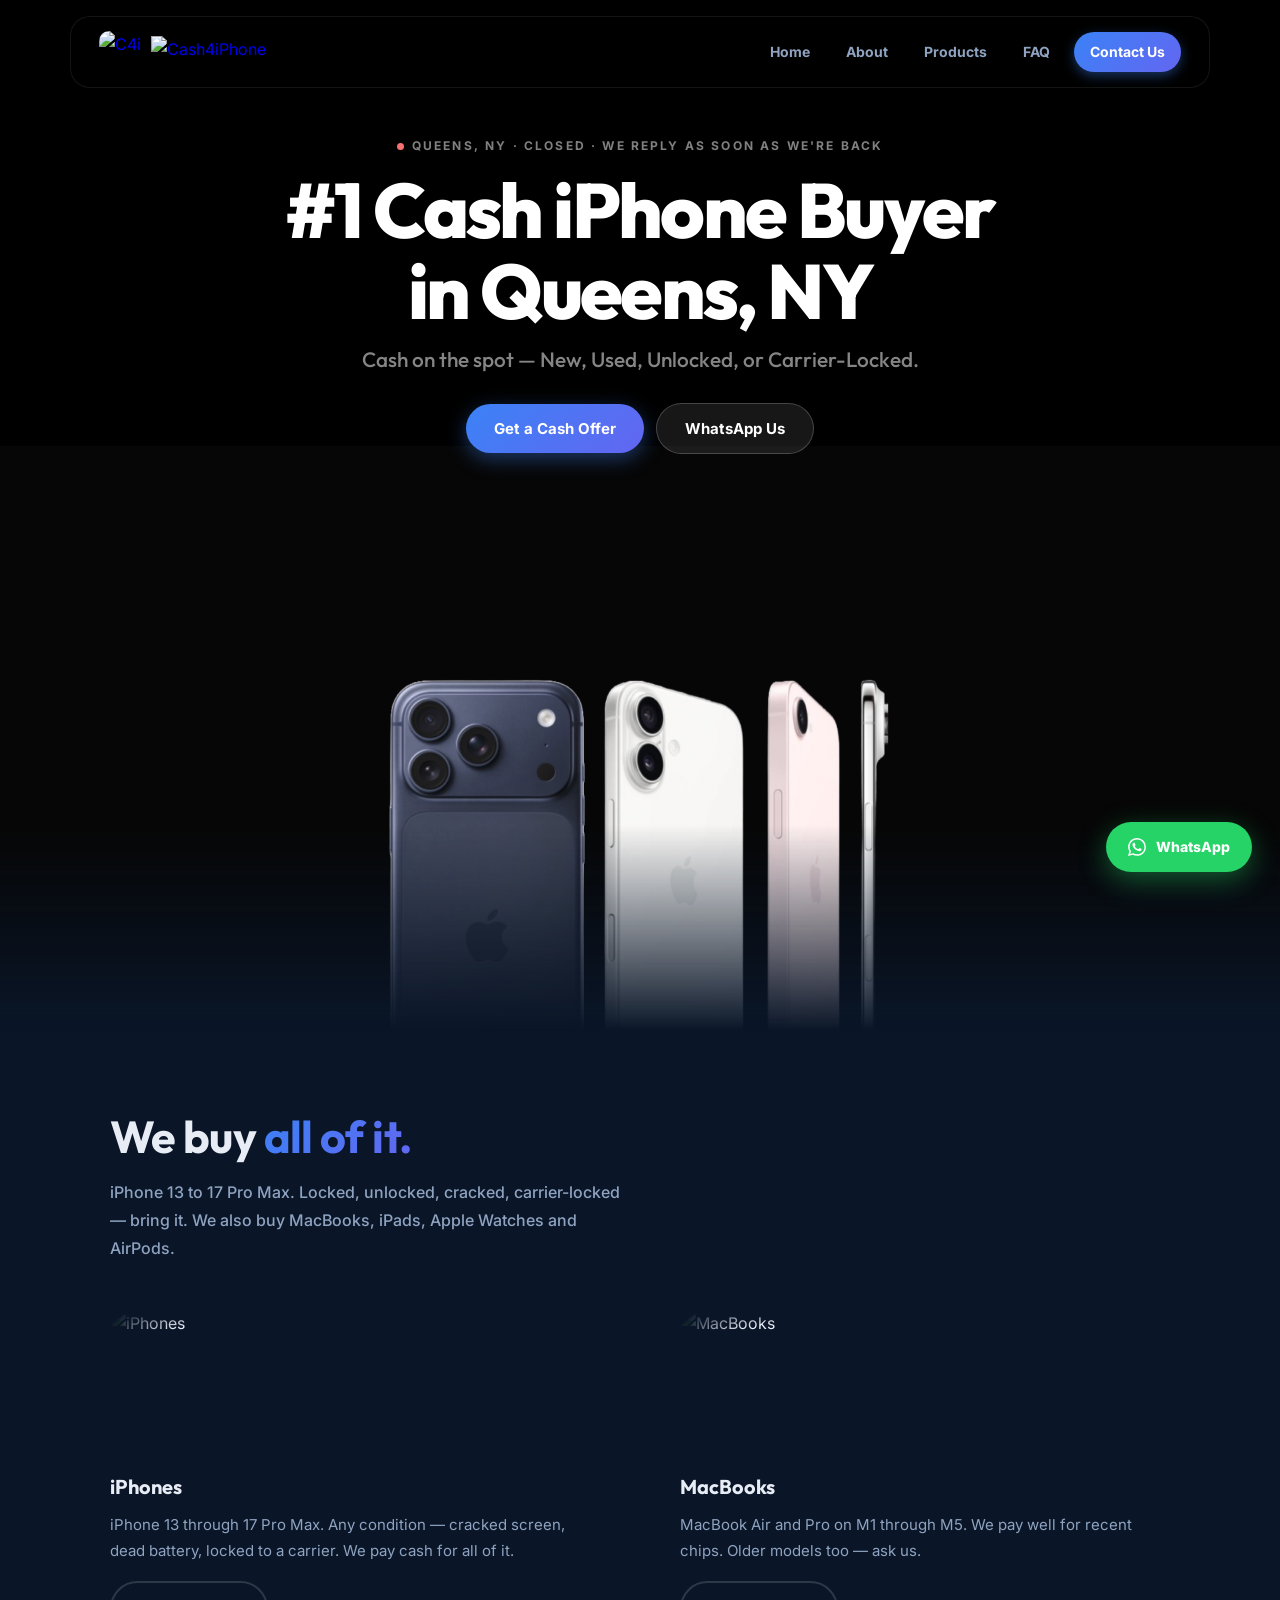
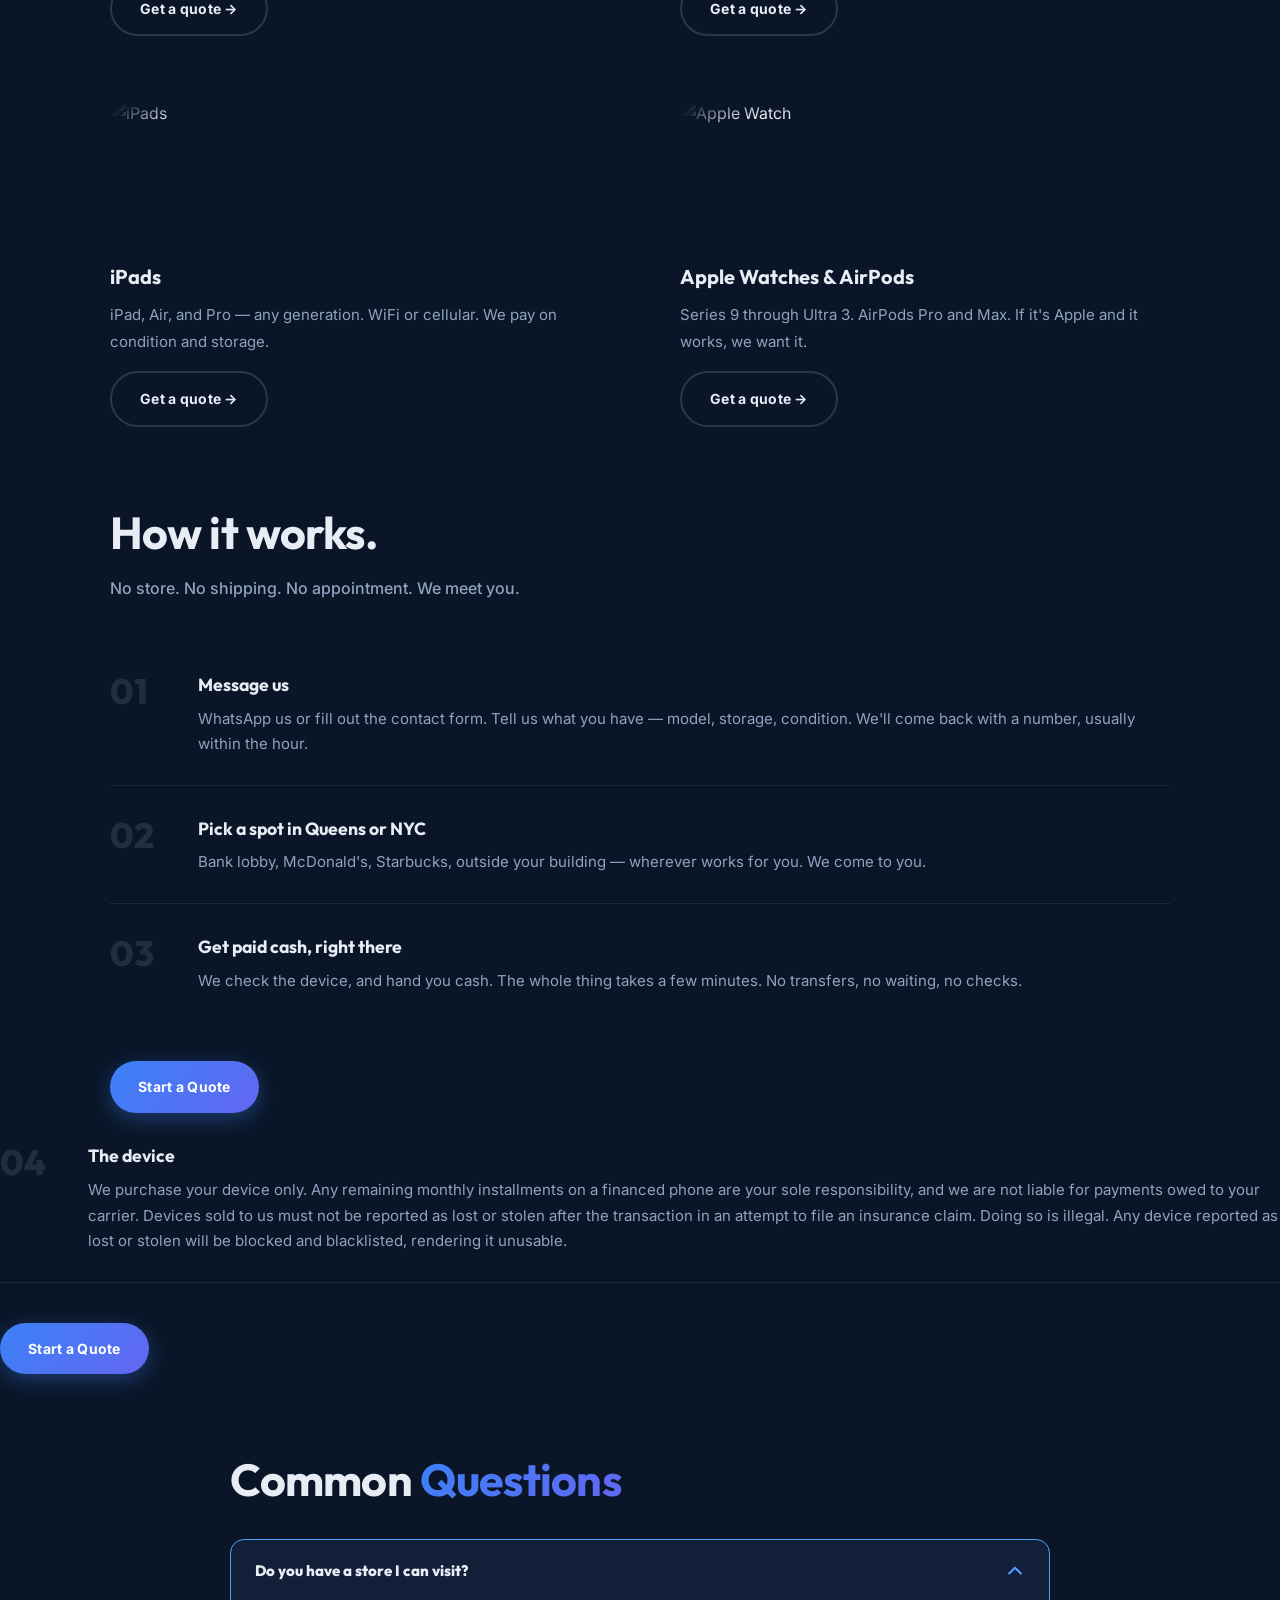
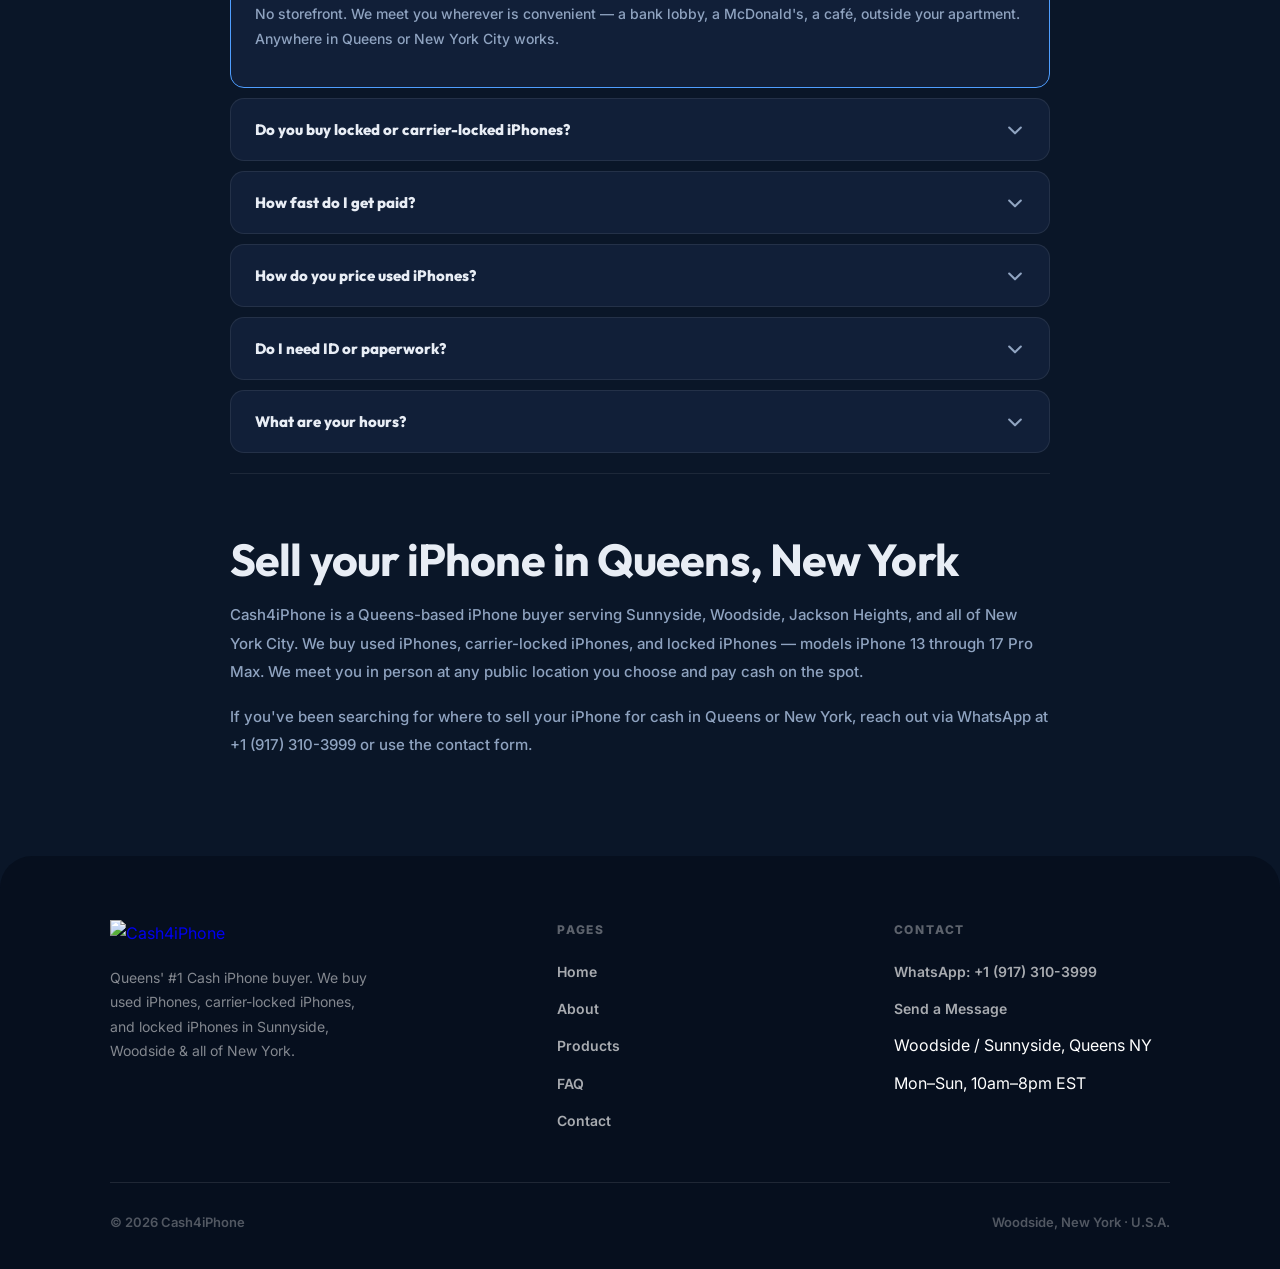
==== commit 49ff69d1: "Update index.html" ====
--- a/index.html
+++ b/index.html
@@ -287,7 +287,7 @@
       <span id="hero-badge-text">Queens, NY · Open Now</span>
     </div>
     <h1 class="hero-apple-headline">#1 Cash iPhone Buyer<br>in Queens, NY</h1>
-    <p class="hero-apple-sub">Cash on the spot — used, locked, or carrier-locked.</p>
+    <p class="hero-apple-sub">Cash on the spot — New, Used, Unlocked, or Carrier-Locked.</p>
     <div class="hero-apple-cta">
       <a href="/contact-us/" class="btn-apple-primary">Get a Cash Offer</a>
       <a href="http://wa.me/19173103999" target="_blank" rel="noopener" class="btn-apple-ghost">WhatsApp Us</a>
@@ -366,6 +366,20 @@
       <a href="/contact-us/" class="btn btn-primary">Start a Quote</a>
     </div>
   </div>
+    </div>
+      </div>
+      <div class="step reveal">
+        <div class="step-num">04</div>
+        <div class="step-body">
+          <h3>The device</h3>
+          <p>We purchase your device only. Any remaining monthly installments on a financed phone are your sole responsibility, and we are not liable for payments owed to your carrier. Devices sold to us must not be reported as lost or stolen after the transaction in an attempt to file an insurance claim. Doing so is illegal. Any device reported as lost or stolen will be blocked and blacklisted, rendering it unusable.</p>
+        </div>
+      </div>
+    </div>
+    <div style="margin-top: 40px;" class="reveal">
+      <a href="/contact-us/" class="btn btn-primary">Start a Quote</a>
+    </div>
+  </div>
 </section>
 
 <!-- FAQ -->
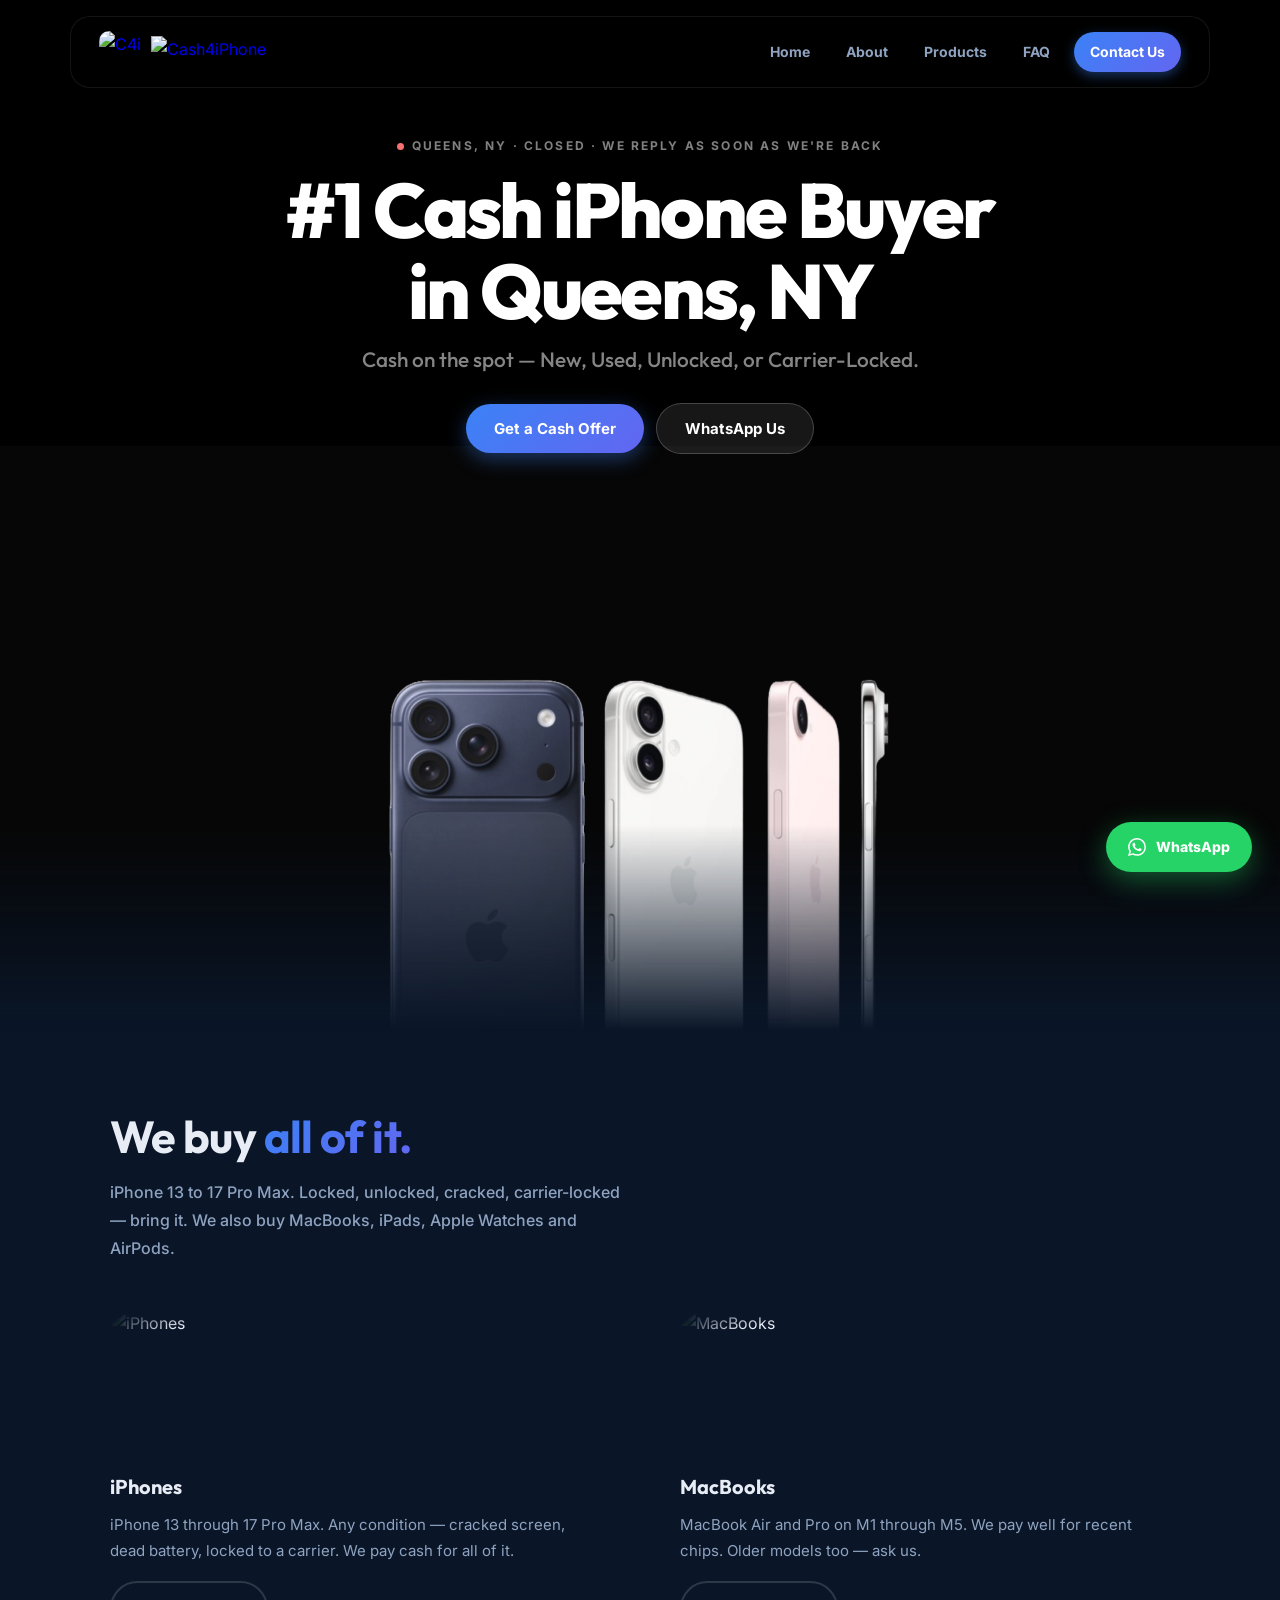
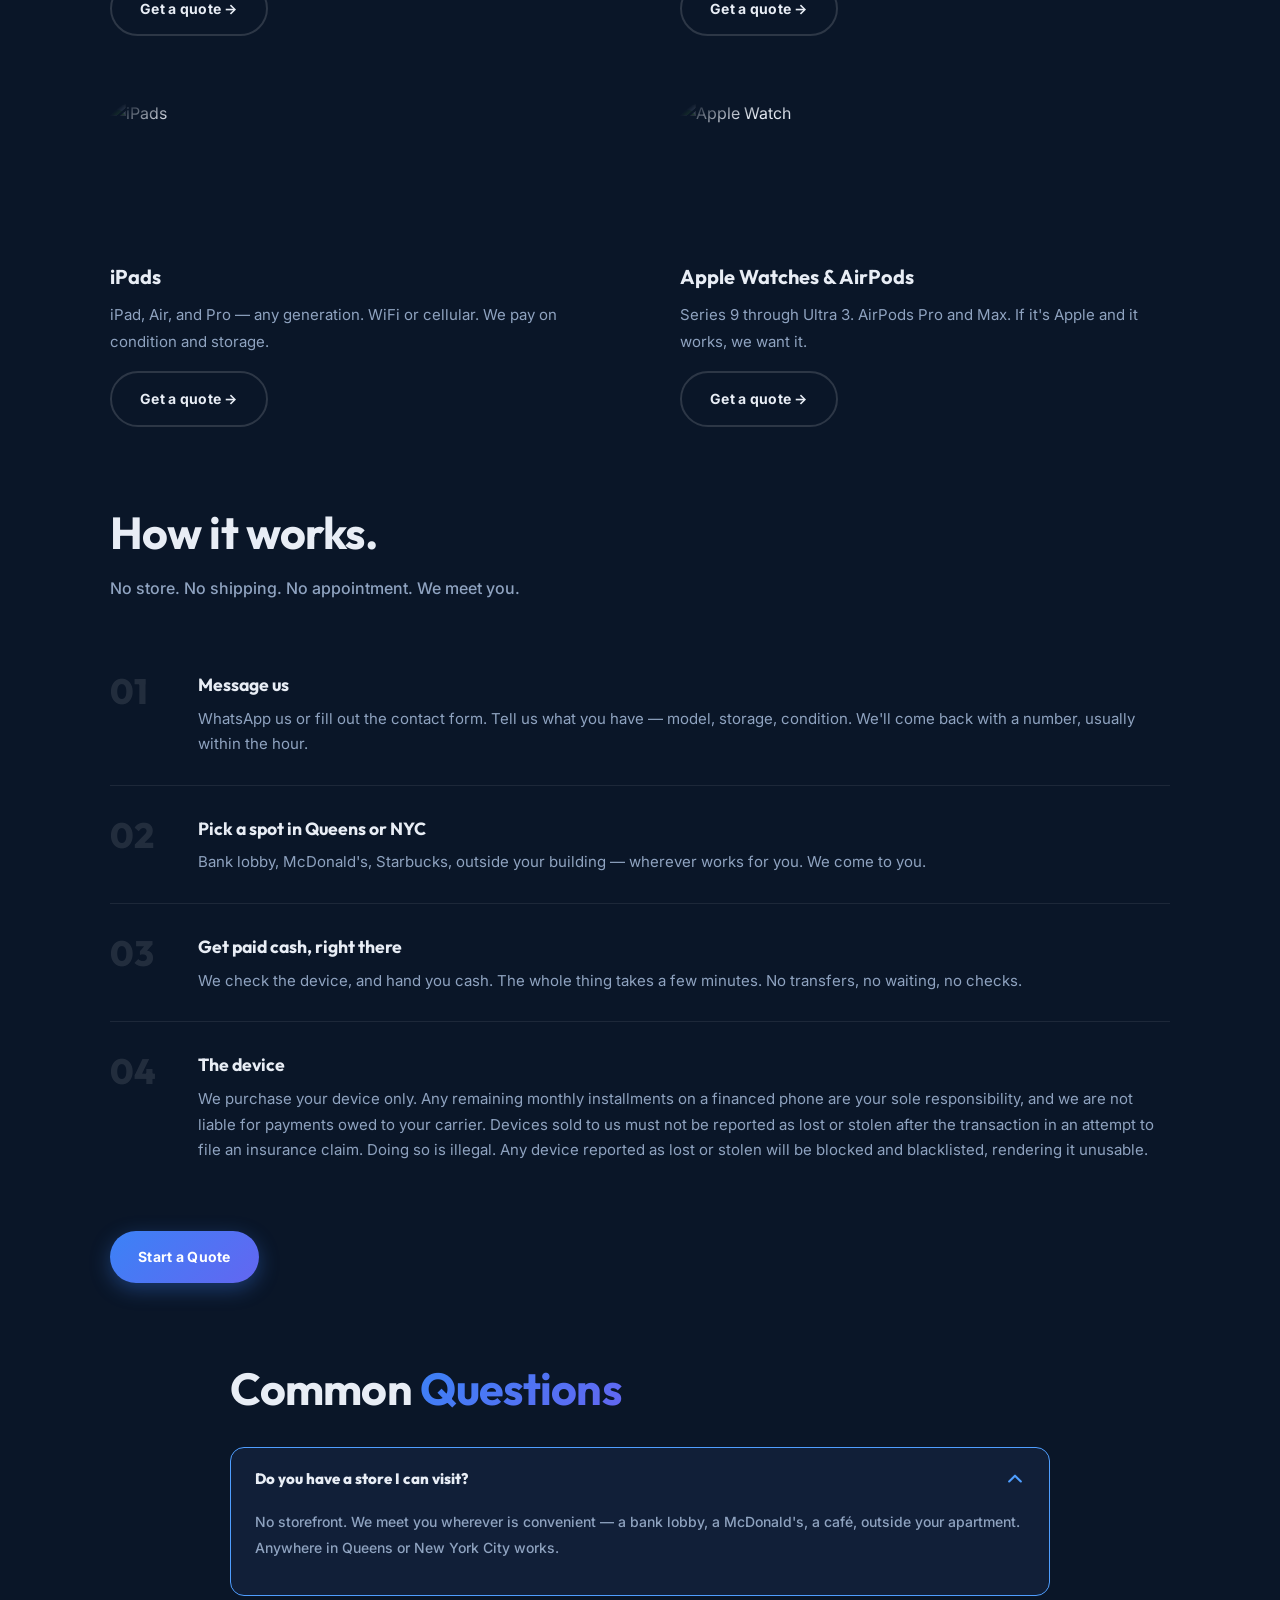
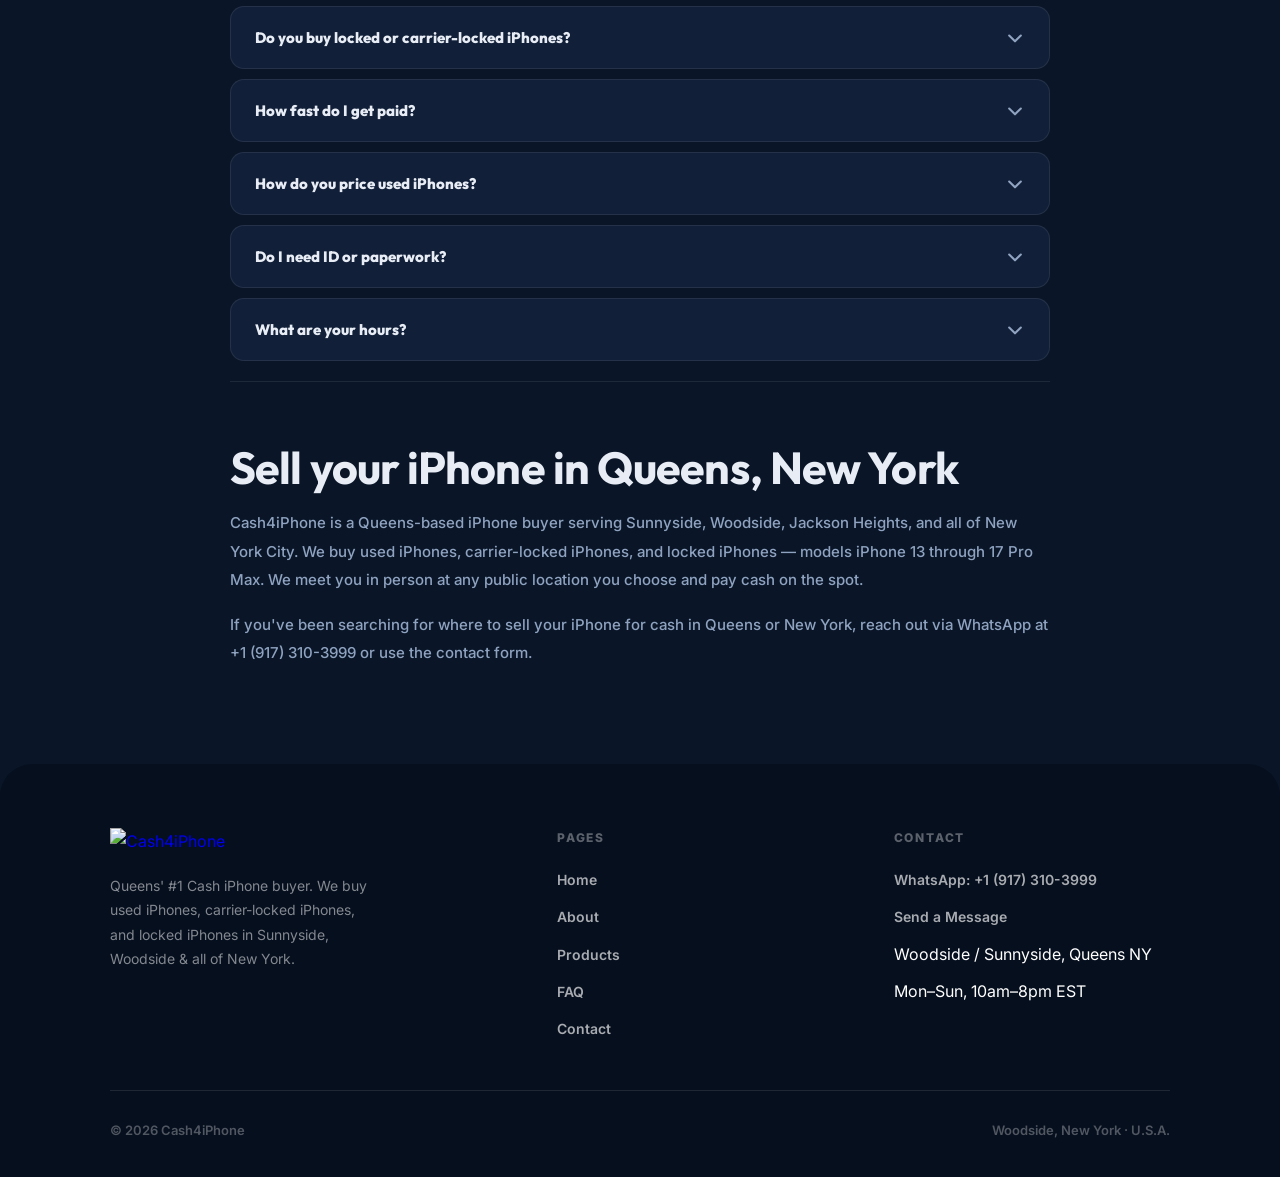
==== commit 3e956245: "Update index.html" ====
--- a/index.html
+++ b/index.html
@@ -359,13 +359,6 @@
         <div class="step-body">
           <h3>Get paid cash, right there</h3>
           <p>We check the device, and hand you cash. The whole thing takes a few minutes. No transfers, no waiting, no checks.</p>
-        </div>
-      </div>
-    </div>
-    <div style="margin-top: 40px;" class="reveal">
-      <a href="/contact-us/" class="btn btn-primary">Start a Quote</a>
-    </div>
-  </div>
     </div>
       </div>
       <div class="step reveal">
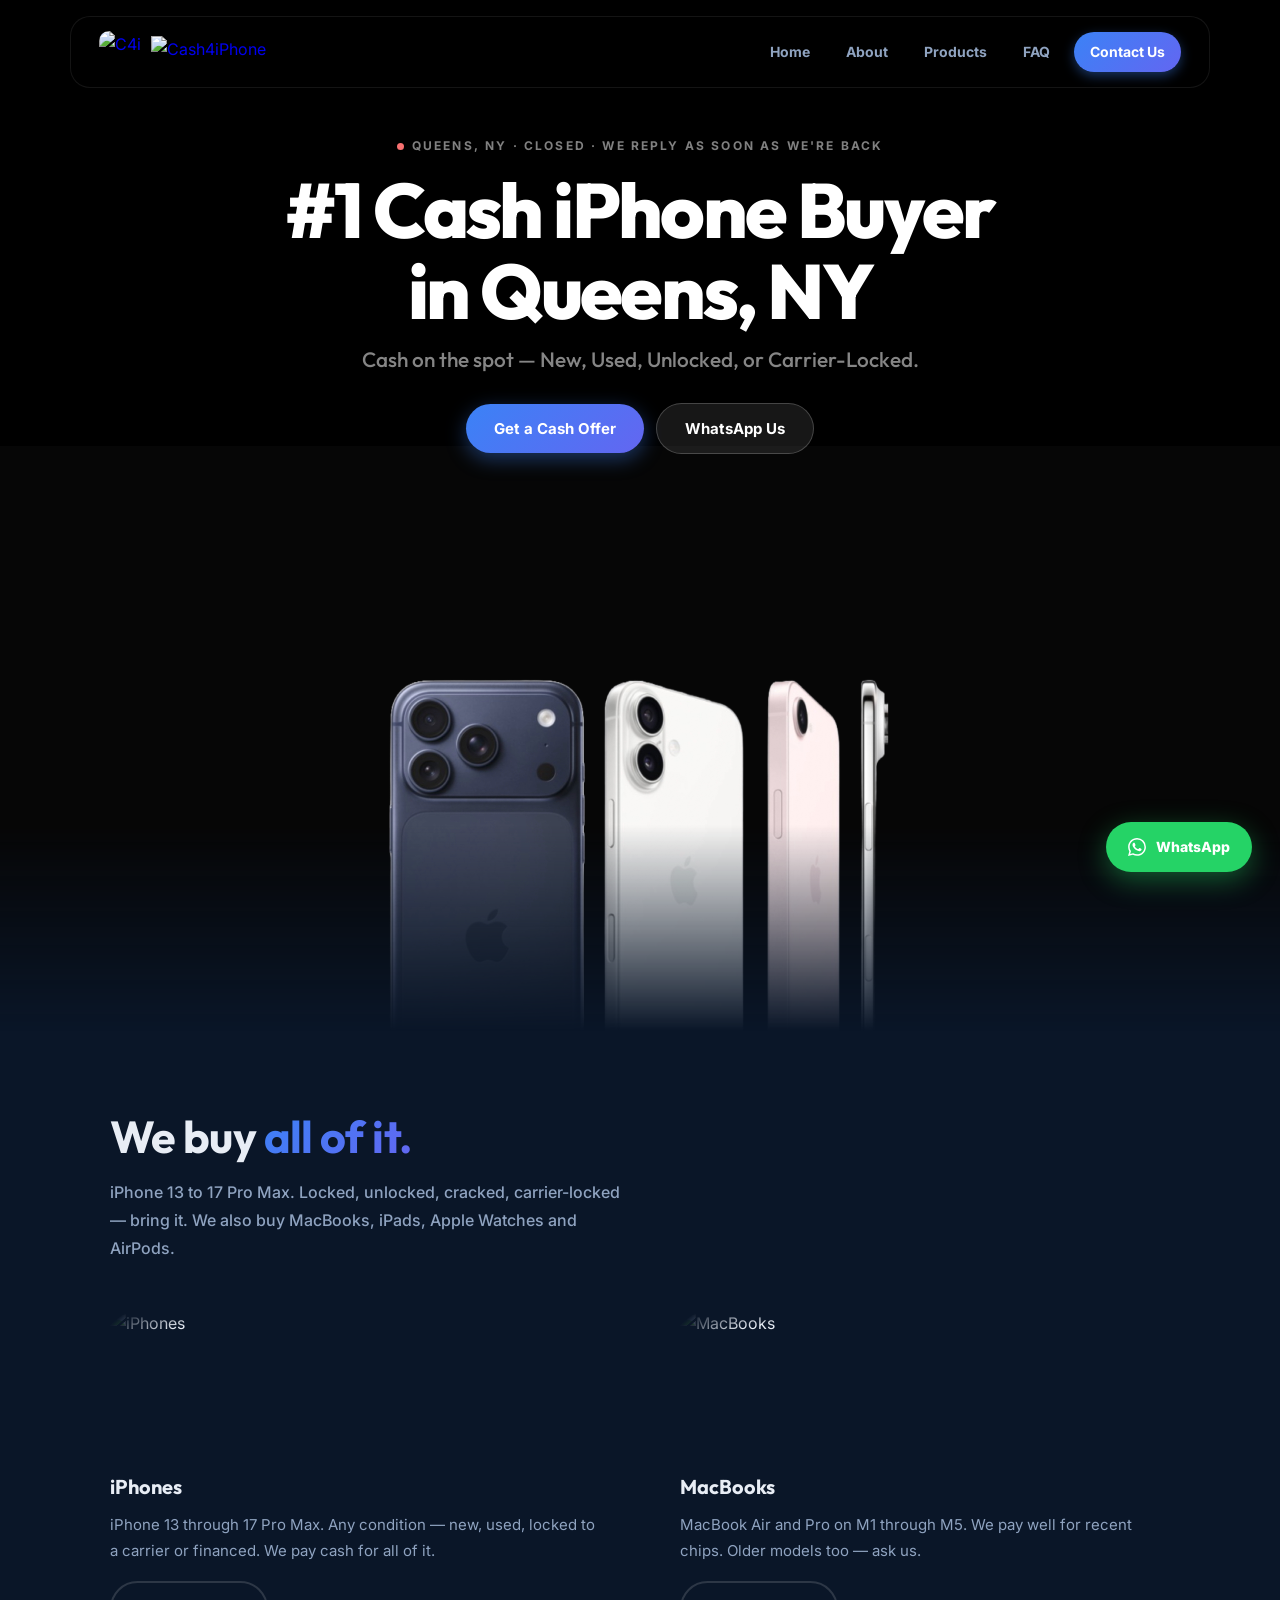
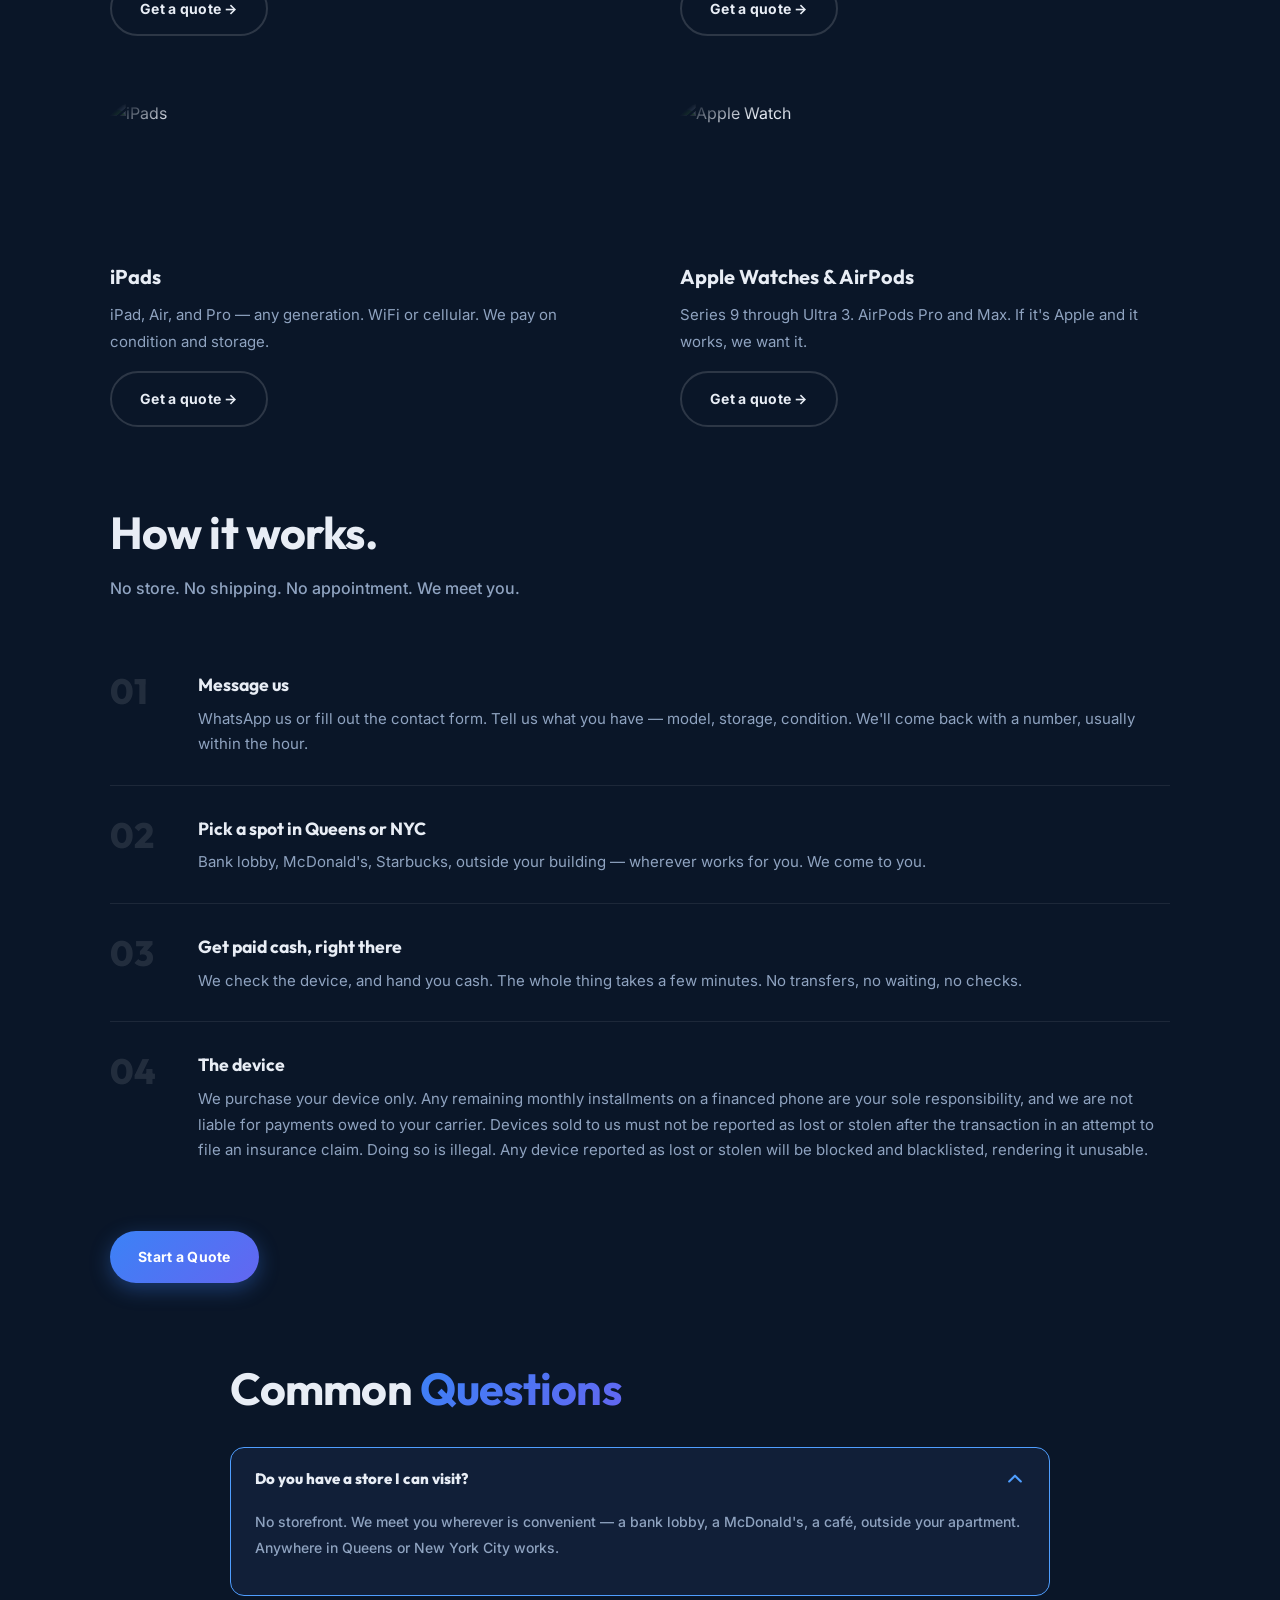
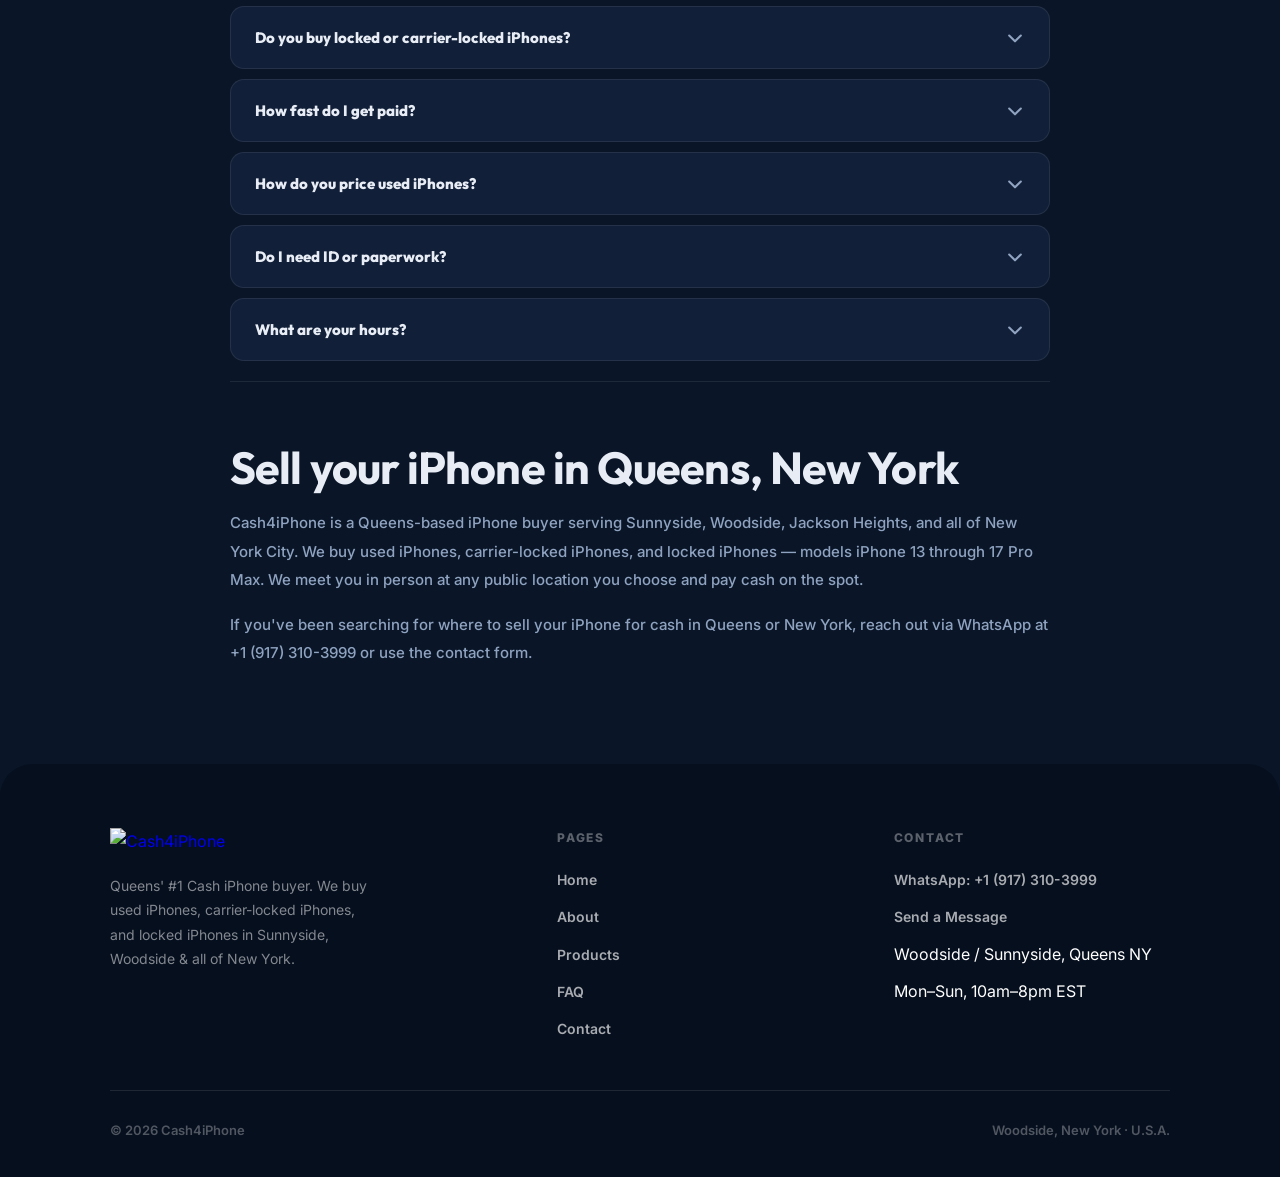
==== commit f18c8392: "Update index.html" ====
--- a/index.html
+++ b/index.html
@@ -307,7 +307,7 @@
       <div class="buy-item reveal">
         <img class="buy-item-img" src="https://cdsassets.apple.com/live/7WUAS350/images/iphone/iphone-17-pro-max-colors.png" alt="iPhones"/>
         <h3>iPhones</h3>
-        <p>iPhone 13 through 17 Pro Max. Any condition — cracked screen, dead battery, locked to a carrier. We pay cash for all of it.</p>
+        <p>iPhone 13 through 17 Pro Max. Any condition — new, used, locked to a carrier or financed. We pay cash for all of it.</p>
         <a href="/contact-us/" class="btn btn-outline" style="margin-top:16px; display:inline-flex;">Get a quote →</a>
       </div>
       <div class="buy-item reveal reveal-delay-1">
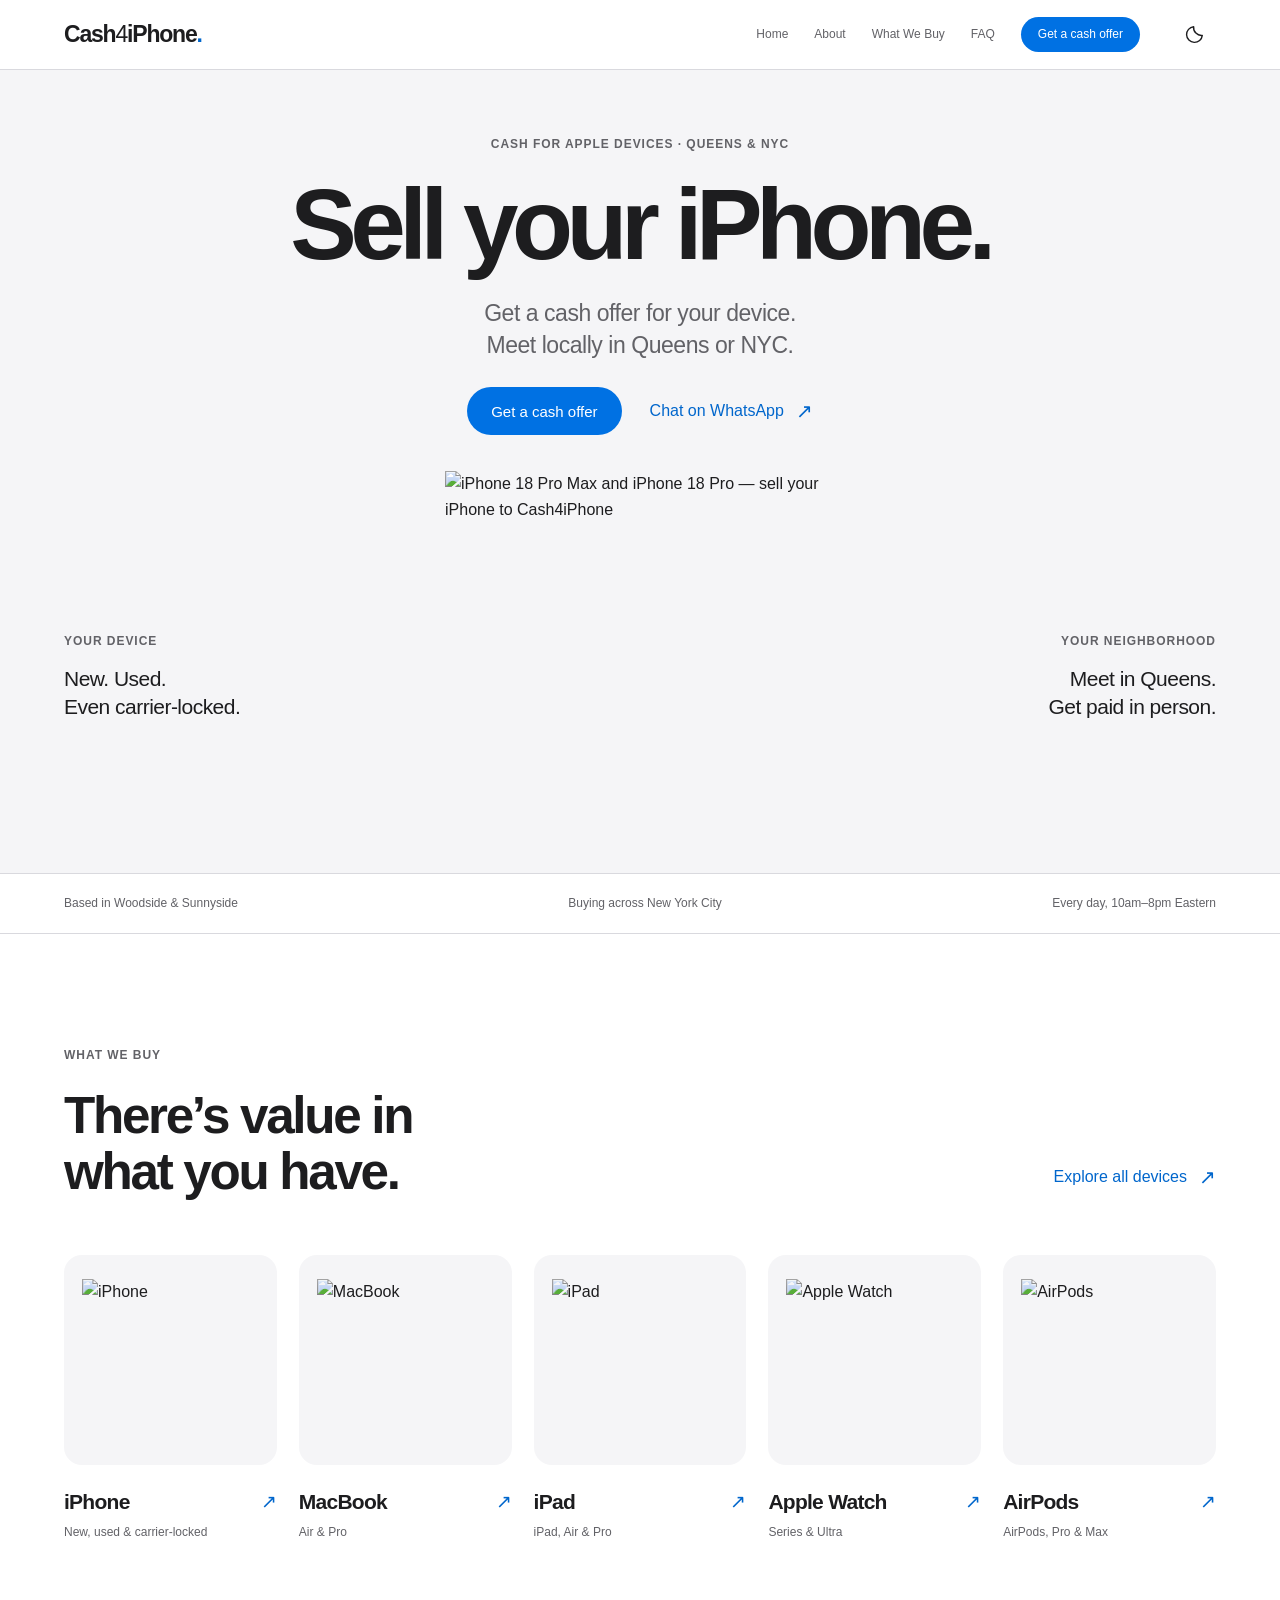
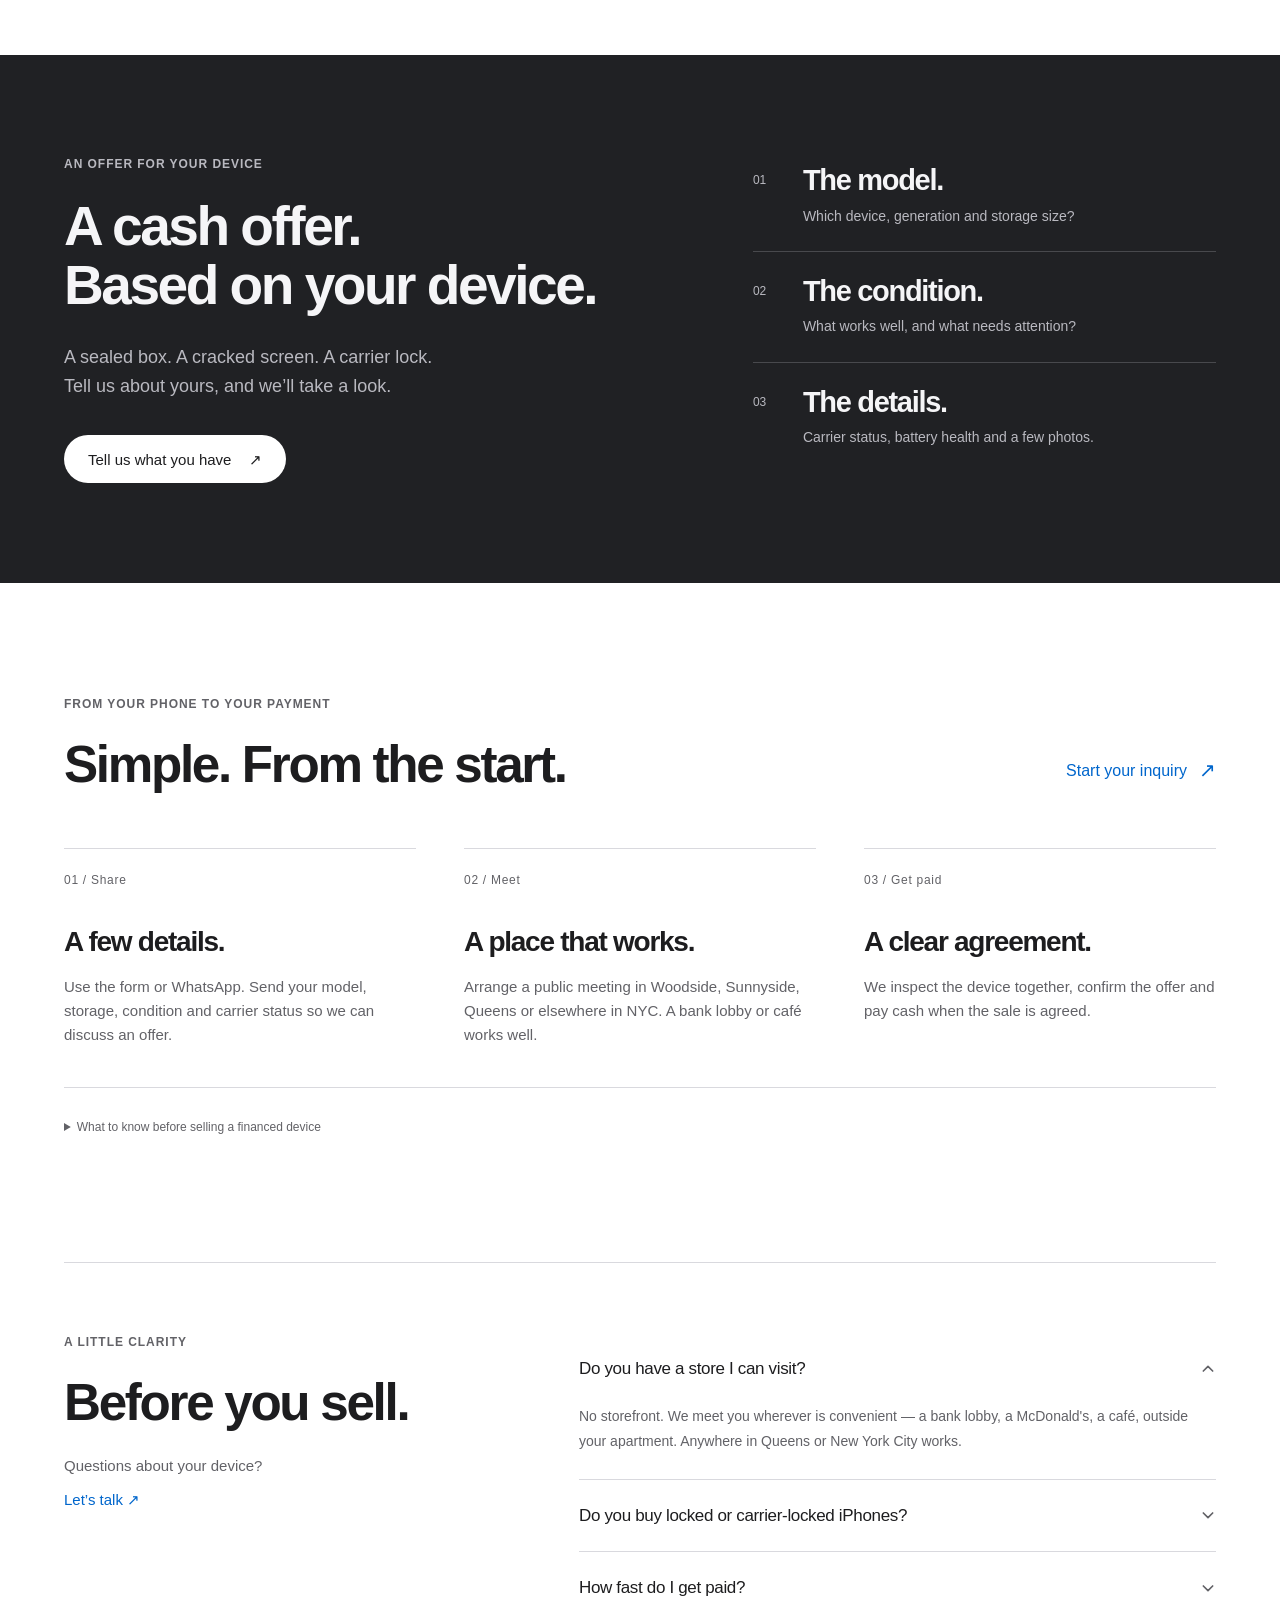
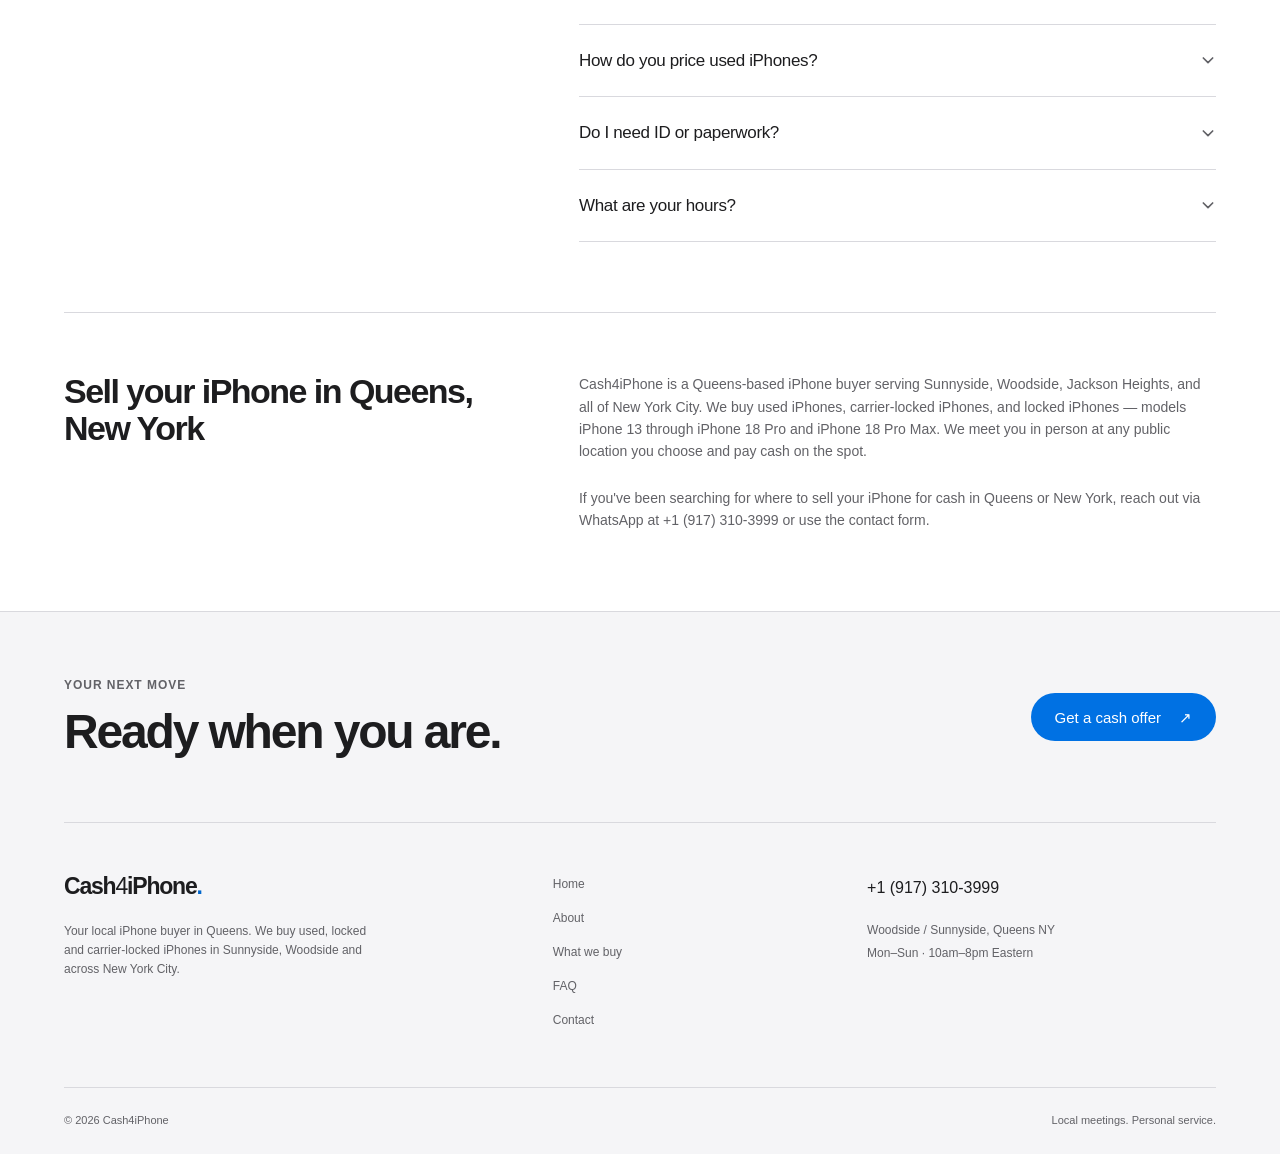
==== commit a2ca3c07: "Add files via upload" ====
--- a/index.html
+++ b/index.html
@@ -3,17 +3,17 @@
 <head>
   <meta charset="UTF-8"/>
   <meta name="viewport" content="width=device-width,initial-scale=1.0"/>
-  <title>Cash4iPhone — Sell Your iPhone for Cash in Queens, NY | Best Price Guaranteed</title>
-  <meta name="description" content="Cash4iPhone — Queens #1 Cash iPhone buyer. Get instant cash for your used, locked or carrier-locked iPhone in Sunnyside, Woodside & all of NYC. We come to you. Best price guaranteed."/>
+  <title>Cash4iPhone — Sell Your iPhone for Cash in Queens, NY | Cash for Apple Devices</title>
+  <meta name="description" content="Sell your new, used or carrier-locked iPhone for cash in Queens, Sunnyside, Woodside and NYC. Request an offer and arrange an in-person meeting with Cash4iPhone."/>
   <meta name="keywords" content="cash for iPhone Queens NY, sell iPhone for cash New York, cash4phone Queens, cash for iphone NYC, iPhone buyer Queens NY, sell used iPhone NYC, locked iPhone buyer Queens, carrier locked iPhone buyer New York, sell iPhone same day cash Queens, cash4iphone, buy my iPhone Queens NY, sell iPhone Sunnyside Queens, cash for phones NYC, iPhone cash buyer near me New York"/>
   <link rel="canonical" href="https://cash4iphone.net/"/>
 
   <meta property="og:title" content="Cash4iPhone — Sell Your iPhone for Cash | Queens & NYC"/>
-  <meta property="og:description" content="Cash4iPhone — Queens #1 cash for iPhone buyer. We pay instant cash for used, locked & carrier-locked iPhones in Sunnyside, Woodside & all of NYC. Best price. We come to you."/>
+  <meta property="og:description" content="Sell your iPhone for cash in Queens and NYC. Request an offer and arrange a convenient in-person meeting."/>
   <meta property="og:type" content="website"/>
   <meta property="og:url" content="https://cash4iphone.net/"/>
   <meta property="og:locale" content="en_US"/>
-  <meta property="og:image" content="https://cash4iphone.net/og-image.png"/>
+  <meta property="og:image" content="https://cash4iphone.net/assets/images/iphone-18-lineup.webp"/>
   <meta property="og:site_name" content="Cash4iPhone"/>
 
   <script type="application/ld+json">
@@ -22,18 +22,16 @@
     "@type": "LocalBusiness",
     "name": "Cash4iPhone",
     "alternateName": "Cash 4 iPhone",
-    "description": "Cash4iPhone is Queens' #1 cash for iPhone buyer. We pay instant cash for used iPhones, locked iPhones, and carrier-locked iPhones in Sunnyside, Woodside, and all of New York City.",
+    "description": "Cash4iPhone is a cash for iPhone buyer in Queens. We pay instant cash for used iPhones, locked iPhones, and carrier-locked iPhones in Sunnyside, Woodside, and all of New York City.",
     "url": "https://cash4iphone.net",
     "telephone": "+19173103999",
     "address": {
       "@type": "PostalAddress",
-      "streetAddress": "Woodside / Sunnyside",
       "addressLocality": "Woodside",
       "addressRegion": "NY",
       "postalCode": "11377",
       "addressCountry": "US"
     },
-    "geo": { "@type": "GeoCoordinates", "latitude": "40.7448", "longitude": "-73.9027" },
     "areaServed": [
       {"@type": "City", "name": "New York"},
       {"@type": "Neighborhood", "name": "Queens"},
@@ -57,329 +55,46 @@
   <link rel="apple-touch-icon" href="/apple-touch-icon.png"/>
   <link rel="manifest" href="/site.webmanifest"/>
   <meta name="theme-color" content="#000000"/>
+  <script src="/theme.js"></script>
   <link rel="stylesheet" href="style.css"/>
 
-  <style>
-    main { padding-top: 0; }
-    header {
-      background: rgba(0,0,0,0.72);
-      border-color: rgba(255,255,255,0.08);
-      transition: background 0.4s ease, border-color 0.4s ease, box-shadow 0.3s ease;
-    }
-    .hero-apple {
-      width: 100%;
-      background: #000;
-      display: flex;
-      flex-direction: column;
-      align-items: center;
-      overflow: hidden;
-      -webkit-mask-image: linear-gradient(to bottom, black 80%, transparent 100%);
-      mask-image: linear-gradient(to bottom, black 80%, transparent 100%);
-    }
-    .hero-apple-text {
-      position: relative;
-      z-index: 2;
-      text-align: center;
-      padding: calc(var(--nav-h) + 64px) 24px 16px;
-      display: flex;
-      flex-direction: column;
-      align-items: center;
-      width: 100%;
-    }
-    .hero-apple-eyebrow {
-      font-size: 12px;
-      font-weight: 700;
-      letter-spacing: 0.18em;
-      text-transform: uppercase;
-      color: rgba(255,255,255,0.5);
-      margin-bottom: 14px;
-      display: flex;
-      align-items: center;
-      gap: 8px;
-    }
-    .hero-apple-eyebrow .dot {
-      width: 7px; height: 7px;
-      border-radius: 50%;
-      background: var(--green);
-      animation: pulse-g 2s infinite;
-      flex-shrink: 0;
-      transition: background 0.3s;
-    }
-    .hero-apple-headline {
-      font-family: 'Outfit', sans-serif;
-      font-weight: 800;
-      font-size: clamp(2.8rem, 6vw, 5.2rem);
-      line-height: 1.05;
-      letter-spacing: -0.034em;
-      color: #fff;
-      margin-bottom: 12px;
-    }
-    .hero-apple-sub {
-      font-family: 'Outfit', sans-serif;
-      font-weight: 500;
-      font-size: clamp(1rem, 1.8vw, 1.3rem);
-      color: rgba(255,255,255,0.52);
-      margin-bottom: 28px;
-      line-height: 1.5;
-    }
-    .hero-apple-cta {
-      display: flex;
-      align-items: center;
-      justify-content: center;
-      gap: 12px;
-      flex-wrap: wrap;
-    }
-    .btn-apple-primary {
-      background: var(--grad-blue);
-      color: #fff;
-      padding: 12px 28px;
-      border-radius: 100px;
-      font-size: 15px;
-      font-weight: 700;
-      text-decoration: none;
-      transition: all 0.28s;
-      box-shadow: 0 6px 20px rgba(59,130,246,0.4);
-    }
-    .btn-apple-primary:hover { transform: translateY(-2px); box-shadow: 0 10px 28px rgba(59,130,246,0.55); }
-    .btn-apple-ghost {
-      background: rgba(255,255,255,0.09);
-      color: #fff;
-      padding: 12px 28px;
-      border-radius: 100px;
-      font-size: 15px;
-      font-weight: 700;
-      text-decoration: none;
-      border: 1.5px solid rgba(255,255,255,0.2);
-      transition: all 0.28s;
-    }
-    .btn-apple-ghost:hover { background: rgba(255,255,255,0.16); transform: translateY(-2px); }
-    .hero-apple-phones {
-      width: 100%;
-      height: 65vh;
-      min-height: 420px;
-      position: relative;
-      z-index: 1;
-      overflow: hidden;
-      margin-top: -24px;
-      flex-shrink: 0;
-    }
-    .hero-apple-phones img {
-      display: block;
-      width: 200%;
-      height: auto;
-      position: absolute;
-      bottom: 0;
-      left: -50%;
-    }
 
-    /* What we buy */
-    .buy-section { padding: 80px 0; }
-    .buy-grid {
-      display: grid;
-      grid-template-columns: 1fr 1fr;
-      gap: 64px 80px;
-      margin-top: 48px;
-    }
-    .buy-item h3 {
-      font-family: 'Outfit', sans-serif;
-      font-size: 1.25rem;
-      font-weight: 700;
-      color: var(--text);
-      margin-bottom: 8px;
-    }
-    .buy-item p { font-size: 15px; color: var(--text-muted); line-height: 1.75; }
-    .buy-item-img {
-      width: 100%;
-      max-width: 180px;
-      height: 140px;
-      object-fit: contain;
-      display: block;
-      margin-bottom: 20px;
-      -webkit-mask-image: radial-gradient(ellipse at center, black 55%, transparent 90%);
-      mask-image: radial-gradient(ellipse at center, black 55%, transparent 90%);
-    }
-
-    /* How it works */
-    .steps-section { padding: 0 0 80px; }
-    .steps-list { margin-top: 40px; display: flex; flex-direction: column; }
-    .step {
-      display: grid;
-      grid-template-columns: 64px 1fr;
-      gap: 24px;
-      padding: 28px 0;
-      border-bottom: 1px solid var(--border);
-    }
-    .step:last-child { border-bottom: none; }
-    .step-num {
-      font-family: 'Outfit', sans-serif;
-      font-size: 2.2rem;
-      font-weight: 800;
-      color: rgba(255,255,255,0.1);
-      line-height: 1;
-      padding-top: 4px;
-    }
-    .step-body h3 {
-      font-family: 'Outfit', sans-serif;
-      font-size: 1.1rem;
-      font-weight: 700;
-      color: var(--text);
-      margin-bottom: 6px;
-    }
-    .step-body p { font-size: 15px; color: var(--text-muted); line-height: 1.7; }
-
-    /* Logo */
-    .logo { display: flex; align-items: center; gap: 10px; text-decoration: none; }
-    .logo-icon { height: 42px; width: 42px; border-radius: 10px; object-fit: contain; flex-shrink: 0; }
-    .logo-wordmark { height: 32px; width: auto; object-fit: contain; display: block; }
-    .logo-img { height: 32px; width: auto; object-fit: contain; display: block; }
-
-    @media (max-width: 768px) {
-      .hero-apple-phones { height: 55vh; min-height: 320px; }
-      .hero-apple-phones img { width: 320%; left: -110%; }
-      .hero-apple-text { padding-top: calc(var(--nav-h) + 36px); padding-bottom: 12px; }
-      .hero-apple-headline { font-size: clamp(2rem, 9vw, 2.8rem); }
-      .hero-apple-sub { font-size: 1rem; margin-bottom: 16px; }
-      .btn-apple-primary, .btn-apple-ghost { font-size: 14px; padding: 11px 22px; }
-      .buy-grid { grid-template-columns: 1fr 1fr; gap: 40px; }
-      .logo-icon { height: 34px; width: 34px; }
-      .logo-wordmark { height: 24px; }
-      .logo-img { height: 26px; }
-    }
-    @media (max-width: 480px) {
-      .hero-apple-phones { height: 50vh; min-height: 280px; }
-      .hero-apple-phones img { width: 380%; left: -140%; }
-      .hero-apple-cta { flex-direction: column; align-items: stretch; max-width: 220px; }
-      .btn-apple-primary, .btn-apple-ghost { text-align: center; justify-content: center; }
-      .buy-grid { grid-template-columns: 1fr; gap: 36px; }
-    }
-  </style>
+<noscript><style>.hamburger{display:none!important}.mobile-menu{display:flex!important;position:static!important;flex-wrap:wrap}header nav{display:none!important}</style></noscript>
 </head>
-<body>
+<body class="home-page">
+<a class="skip-link" href="#main">Skip to content</a>
 
 <header>
-  <a href="/" class="logo">
-    <img src="assets/images/c4isquarelogo.png" alt="C4i" class="logo-icon"/>
-    <img src="assets/images/c4i_logo_white.png" alt="Cash4iPhone" class="logo-wordmark"/>
-  </a>
-  <nav>
+  <a href="/" class="logo" aria-label="Cash4iPhone home"><span class="brand-name">Cash<span>4</span>iPhone<span class="brand-period">.</span></span></a>
+  <nav aria-label="Main navigation">
     <a href="/">Home</a>
     <a href="/about/">About</a>
-    <a href="/products/">Products</a>
+    <a href="/products/">What We Buy</a>
     <a href="#faq">FAQ</a>
-    <a href="/contact-us/" class="cta-nav">Contact Us</a>
+    <a href="/contact-us/" class="cta-nav">Get a cash offer</a>
   </nav>
-  <button class="hamburger" aria-label="Menu"><span></span><span></span><span></span></button>
+  <div class="header-tools"><button type="button" class="theme-toggle" aria-label="Switch to dark mode" aria-pressed="false"><svg class="theme-moon" viewBox="0 0 24 24" fill="none" stroke="currentColor" stroke-width="1.6" stroke-linecap="round" stroke-linejoin="round" aria-hidden="true"><path d="M20.9 13A9 9 0 0 1 11 3.1 9 9 0 1 0 20.9 13Z"/></svg><svg class="theme-sun" viewBox="0 0 24 24" fill="none" stroke="currentColor" stroke-width="1.6" stroke-linecap="round" aria-hidden="true"><circle cx="12" cy="12" r="4"/><path d="M12 2v2m0 16v2M2 12h2m16 0h2M4.93 4.93l1.42 1.42m11.3 11.3 1.42 1.42m0-14.14-1.42 1.42M6.35 17.65l-1.42 1.42"/></svg></button><button class="hamburger" aria-label="Open menu" aria-expanded="false" aria-controls="mobile-menu"><span></span><span></span><span></span></button></div>
 </header>
-<div class="mobile-menu">
+<div class="mobile-menu" id="mobile-menu">
   <a href="/">Home</a>
   <a href="/about/">About</a>
-  <a href="/products/">Products</a>
+  <a href="/products/">What We Buy</a>
   <a href="#faq">FAQ</a>
-  <a href="/contact-us/" class="cta-nav">Contact Us</a>
+  <a href="/contact-us/" class="cta-nav">Get a cash offer</a>
 </div>
 
-<main>
+<main id="main">
 
-<section class="hero-apple" data-nav-theme="black">
-  <div class="hero-apple-text reveal">
-    <div class="hero-apple-eyebrow">
-      <span class="dot"></span>
-      <span id="hero-badge-text">Queens, NY · Open Now</span>
-    </div>
-    <h1 class="hero-apple-headline">#1 Cash iPhone Buyer<br>in Queens, NY</h1>
-    <p class="hero-apple-sub">Cash on the spot — New, Used, Unlocked, or Carrier-Locked.</p>
-    <div class="hero-apple-cta">
-      <a href="/contact-us/" class="btn-apple-primary">Get a Cash Offer</a>
-      <a href="http://wa.me/19173103999" target="_blank" rel="noopener" class="btn-apple-ghost">WhatsApp Us</a>
-    </div>
-  </div>
-  <div class="hero-apple-phones reveal reveal-delay-1">
-    <img src="assets/images/iphoneblackbackground_largetallx2.jpg" alt="Sell your iPhone for cash — Cash4iPhone Queens NY" loading="eager"/>
-  </div>
-</section>
-
-<!-- What we buy -->
-<section class="buy-section" data-nav-theme="dark">
-  <div class="section-inner">
-    <h2 class="section-title reveal">We buy <em>all of it.</em></h2>
-    <p class="section-subtitle reveal reveal-delay-1">iPhone 13 to 17 Pro Max. Locked, unlocked, cracked, carrier-locked — bring it. We also buy MacBooks, iPads, Apple Watches and AirPods.</p>
-    <div class="buy-grid">
-      <div class="buy-item reveal">
-        <img class="buy-item-img" src="https://cdsassets.apple.com/live/7WUAS350/images/iphone/iphone-17-pro-max-colors.png" alt="iPhones"/>
-        <h3>iPhones</h3>
-        <p>iPhone 13 through 17 Pro Max. Any condition — new, used, locked to a carrier or financed. We pay cash for all of it.</p>
-        <a href="/contact-us/" class="btn btn-outline" style="margin-top:16px; display:inline-flex;">Get a quote →</a>
-      </div>
-      <div class="buy-item reveal reveal-delay-1">
-        <img class="buy-item-img" src="https://cdsassets.apple.com/live/7WUAS350/images/tech-specs/macbook-pro-16-inch-m5-pro-m5-max.png" alt="MacBooks"/>
-        <h3>MacBooks</h3>
-        <p>MacBook Air and Pro on M1 through M5. We pay well for recent chips. Older models too — ask us.</p>
-        <a href="/contact-us/" class="btn btn-outline" style="margin-top:16px; display:inline-flex;">Get a quote →</a>
-      </div>
-      <div class="buy-item reveal">
-        <img class="buy-item-img" src="https://cdsassets.apple.com/live/7WUAS350/images/tech-specs/ipad-pro-13-inch-m5.png" alt="iPads"/>
-        <h3>iPads</h3>
-        <p>iPad, Air, and Pro — any generation. WiFi or cellular. We pay on condition and storage.</p>
-        <a href="/contact-us/" class="btn btn-outline" style="margin-top:16px; display:inline-flex;">Get a quote →</a>
-      </div>
-      <div class="buy-item reveal reveal-delay-1">
-        <img class="buy-item-img" src="https://store.storeimages.cdn-apple.com/1/as-images.apple.com/is/MGCC4_VW_34FR+watch-case-49-titanium-natural-ultra3_VW_34FR+watch-face-49-ocean-ultra3_VW_34FR_GEO_US?wid=2000&hei=2000&fmt=png-alpha&.v=[base64]" alt="Apple Watch"/>
-        <h3>Apple Watches & AirPods</h3>
-        <p>Series 9 through Ultra 3. AirPods Pro and Max. If it's Apple and it works, we want it.</p>
-        <a href="/contact-us/" class="btn btn-outline" style="margin-top:16px; display:inline-flex;">Get a quote →</a>
-      </div>
-    </div>
-  </div>
-</section>
-
-<!-- How it works -->
-<section class="steps-section" data-nav-theme="dark">
-  <div class="section-inner">
-    <div style="max-width: 560px;">
-      <h2 class="section-title reveal">How it works.</h2>
-      <p class="section-subtitle reveal reveal-delay-1" style="margin-bottom: 0;">No store. No shipping. No appointment. We meet you.</p>
-    </div>
-    <div class="steps-list">
-      <div class="step reveal">
-        <div class="step-num">01</div>
-        <div class="step-body">
-          <h3>Message us</h3>
-          <p>WhatsApp us or fill out the contact form. Tell us what you have — model, storage, condition. We'll come back with a number, usually within the hour.</p>
-        </div>
-      </div>
-      <div class="step reveal">
-        <div class="step-num">02</div>
-        <div class="step-body">
-          <h3>Pick a spot in Queens or NYC</h3>
-          <p>Bank lobby, McDonald's, Starbucks, outside your building — wherever works for you. We come to you.</p>
-        </div>
-      </div>
-      <div class="step reveal">
-        <div class="step-num">03</div>
-        <div class="step-body">
-          <h3>Get paid cash, right there</h3>
-          <p>We check the device, and hand you cash. The whole thing takes a few minutes. No transfers, no waiting, no checks.</p>
-    </div>
-      </div>
-      <div class="step reveal">
-        <div class="step-num">04</div>
-        <div class="step-body">
-          <h3>The device</h3>
-          <p>We purchase your device only. Any remaining monthly installments on a financed phone are your sole responsibility, and we are not liable for payments owed to your carrier. Devices sold to us must not be reported as lost or stolen after the transaction in an attempt to file an insurance claim. Doing so is illegal. Any device reported as lost or stolen will be blocked and blacklisted, rendering it unusable.</p>
-        </div>
-      </div>
-    </div>
-    <div style="margin-top: 40px;" class="reveal">
-      <a href="/contact-us/" class="btn btn-primary">Start a Quote</a>
-    </div>
-  </div>
-</section>
-
+<section class="home-hero"><div class="hero-intro"><p class="eyebrow">Cash for Apple devices · Queens & NYC</p><h1>Sell your iPhone.</h1><p class="hero-subtitle">Get a cash offer for your device.<br>Meet locally in Queens or NYC.</p><div class="hero-actions"><a href="/contact-us/" class="btn btn-primary">Get a cash offer</a><a href="https://wa.me/19173103999" class="text-link">Chat on WhatsApp <span aria-hidden="true">↗</span></a></div></div><div class="hero-stage section-inner"><div class="stage-note"><span class="small-label">Your device</span><p>New. Used.<br>Even carrier-locked.</p></div><img src="/assets/images/iphone-18-cutout.png" alt="iPhone 18 Pro Max and iPhone 18 Pro — sell your iPhone to Cash4iPhone" width="1085" height="1449" fetchpriority="high" loading="eager"><div class="stage-note"><span class="small-label">Your neighborhood</span><p>Meet in Queens.<br>Get paid in person.</p></div></div></section>
+<div class="service-strip"><div class="section-inner"><p>Based in Woodside & Sunnyside</p><p>Buying across New York City</p><p>Every day, 10am–8pm Eastern</p></div></div>
+<section class="device-discovery section-inner"><div class="section-heading"><div><p class="eyebrow">What we buy</p><h2 class="section-title">There’s value in<br>what you have.</h2></div><a href="/products/" class="text-link">Explore all devices <span aria-hidden="true">↗</span></a></div><div class="category-collection"><a class="category-tile" href="/products/#iphones"><div class="category-image"><img src="/assets/images/iphone-18-lineup.webp" alt="iPhone" width="653" height="871" loading="lazy"></div><div class="category-title"><h3>iPhone</h3><span aria-hidden="true">↗</span></div><p>New, used & carrier-locked</p></a><a class="category-tile" href="/products/#macbooks"><div class="category-image"><img src="/assets/images/macbook-web.webp" alt="MacBook" width="800" height="800" loading="lazy"></div><div class="category-title"><h3>MacBook</h3><span aria-hidden="true">↗</span></div><p>Air & Pro</p></a><a class="category-tile" href="/products/#ipads"><div class="category-image"><img src="/assets/images/ipadpro-web.webp" alt="iPad" width="800" height="800" loading="lazy"></div><div class="category-title"><h3>iPad</h3><span aria-hidden="true">↗</span></div><p>iPad, Air & Pro</p></a><a class="category-tile" href="/products/#watches"><div class="category-image"><img src="/assets/images/watch-ultra-4.webp" alt="Apple Watch" width="653" height="653" loading="lazy"></div><div class="category-title"><h3>Apple Watch</h3><span aria-hidden="true">↗</span></div><p>Series & Ultra</p></a><a class="category-tile" href="/products/#airpods"><div class="category-image"><img src="/assets/images/airpods-5.webp" alt="AirPods" width="653" height="653" loading="lazy"></div><div class="category-title"><h3>AirPods</h3><span aria-hidden="true">↗</span></div><p>AirPods, Pro & Max</p></a></div></section>
+<section class="offer-feature"><div class="section-inner"><div class="offer-feature-heading"><p class="eyebrow">An offer for your device</p><h2>A cash offer.<br>Based on your device.</h2><p>A sealed box. A cracked screen. A carrier lock.<br>Tell us about yours, and we’ll take a look.</p><a class="btn btn-white" href="/contact-us/">Tell us what you have <span aria-hidden="true">↗</span></a></div><div class="offer-factors"><div><span>01</span><h3>The model.</h3><p>Which device, generation and storage size?</p></div><div><span>02</span><h3>The condition.</h3><p>What works well, and what needs attention?</p></div><div><span>03</span><h3>The details.</h3><p>Carrier status, battery health and a few photos.</p></div></div></div></section>
+<section class="journey section-inner" id="how-it-works"><div class="section-heading"><div><p class="eyebrow">From your phone to your payment</p><h2 class="section-title">Simple. From the start.</h2></div><a href="/contact-us/" class="text-link">Start your inquiry <span aria-hidden="true">↗</span></a></div><ol class="process-inline"><li><span>01 / Share</span><h3>A few details.</h3><p>Use the form or WhatsApp. Send your model, storage, condition and carrier status so we can discuss an offer.</p></li><li><span>02 / Meet</span><h3>A place that works.</h3><p>Arrange a public meeting in Woodside, Sunnyside, Queens or elsewhere in NYC. A bank lobby or café works well.</p></li><li><span>03 / Get paid</span><h3>A clear agreement.</h3><p>We inspect the device together, confirm the offer and pay cash when the sale is agreed.</p></li></ol><details class="seller-terms"><summary>What to know before selling a financed device</summary><p>We purchase your device only. Any remaining monthly installments on a financed phone are your sole responsibility, and we are not liable for payments owed to your carrier. Devices sold to us must not be reported as lost or stolen after the transaction in an attempt to file an insurance claim. Doing so is illegal. Any device reported as lost or stolen will be blocked and blacklisted, rendering it unusable.</p></details></section>
 <!-- FAQ -->
 <div class="section-inner" style="padding-bottom: 80px;">
   <div class="text-block">
-    <div id="faq" class="faq-section reveal" style="scroll-margin-top: calc(var(--nav-h, 72px) + 32px);">
-      <h2 class="section-title reveal-delay-1" style="margin-bottom: 32px;">Common <em>Questions</em></h2>
+    <div id="faq" class="faq-section">
+      <div class="faq-heading"><p class="eyebrow">A little clarity</p><h2 class="section-title">Before you sell.</h2><p>Questions about your device?<br><a href="/contact-us/">Let’s talk <span aria-hidden="true">↗</span></a></p></div>
       <div class="faq-accordion">
         <div class="faq-item open">
           <button class="faq-question">
@@ -426,9 +141,9 @@
       </div>
     </div>
 
-    <div style="padding-top: 60px; border-top: 1px solid var(--border); margin-top: 20px;">
+    <div class="local-editorial">
       <h2 class="section-title">Sell your iPhone in Queens, New York</h2>
-      <p>Cash4iPhone is a Queens-based iPhone buyer serving Sunnyside, Woodside, Jackson Heights, and all of New York City. We buy used iPhones, carrier-locked iPhones, and locked iPhones — models iPhone 13 through 17 Pro Max. We meet you in person at any public location you choose and pay cash on the spot.</p>
+      <p>Cash4iPhone is a Queens-based iPhone buyer serving Sunnyside, Woodside, Jackson Heights, and all of New York City. We buy used iPhones, carrier-locked iPhones, and locked iPhones — models iPhone 13 through iPhone 18 Pro and iPhone 18 Pro Max. We meet you in person at any public location you choose and pay cash on the spot.</p>
       <p>If you've been searching for where to sell your iPhone for cash in Queens or New York, reach out via WhatsApp at +1 (917) 310-3999 or use the contact form.</p>
     </div>
   </div>
@@ -436,28 +151,11 @@
 
 </main>
 
-<a class="wa-fab" href="http://wa.me/19173103999" target="_blank" rel="noopener">
-  <svg viewBox="0 0 24 24"><path d="M17.472 14.382c-.297-.149-1.758-.867-2.03-.967-.273-.099-.471-.148-.67.15-.197.297-.767.966-.94 1.164-.173.199-.347.223-.644.075-.297-.15-1.255-.463-2.39-1.475-.883-.788-1.48-1.761-1.653-2.059-.173-.297-.018-.458.13-.606.134-.133.298-.347.446-.52.149-.174.198-.298.298-.497.099-.198.05-.371-.025-.52-.075-.149-.669-1.612-.916-2.207-.242-.579-.487-.5-.669-.51-.173-.008-.371-.01-.57-.01-.198 0-.52.074-.792.372-.272.297-1.04 1.016-1.04 2.479 0 1.462 1.065 2.875 1.213 3.074.149.198 2.096 3.2 5.077 4.487.709.306 1.262.489 1.694.625.712.227 1.36.195 1.871.118.571-.085 1.758-.719 2.006-1.413.248-.694.248-1.289.173-1.413-.074-.124-.272-.198-.57-.347m-5.421 7.403h-.004a9.87 9.87 0 01-5.031-1.378l-.361-.214-3.741.982.998-3.648-.235-.374a9.86 9.86 0 01-1.51-5.26c.001-5.45 4.436-9.884 9.888-9.884 2.64 0 5.122 1.03 6.988 2.898a9.825 9.825 0 012.893 6.994c-.003 5.45-4.437 9.884-9.885 9.884m8.413-18.297A11.815 11.815 0 0012.05 0C5.495 0 .16 5.335.157 11.892c0 2.096.547 4.142 1.588 5.945L.057 24l6.305-1.654a11.882 11.882 0 005.683 1.448h.005c6.554 0 11.89-5.335 11.893-11.893a11.821 11.821 0 00-3.48-8.413z"/></svg>
-  WhatsApp
-</a>
 
-<footer>
-  <div class="footer-inner">
-    <div class="footer-top">
-      <div class="footer-brand">
-        <a href="/" class="logo"><img src="assets/images/c4i_logo_white.png" alt="Cash4iPhone" class="logo-img"/></a>
-        <p>Queens' #1 Cash iPhone buyer. We buy used iPhones, carrier-locked iPhones, and locked iPhones in Sunnyside, Woodside & all of New York.</p>
-      </div>
-      <div class="footer-col"><h4>Pages</h4><ul><li><a href="/">Home</a></li><li><a href="/about/">About</a></li><li><a href="/products/">Products</a></li><li><a href="#faq">FAQ</a></li><li><a href="/contact-us/">Contact</a></li></ul></div>
-      <div class="footer-col"><h4>Contact</h4><ul><li><a href="http://wa.me/19173103999">WhatsApp: +1 (917) 310-3999</a></li><li><a href="/contact-us/">Send a Message</a></li><li><span>Woodside / Sunnyside, Queens NY</span></li><li><span>Mon–Sun, 10am–8pm EST</span></li></ul></div>
-    </div>
-    <div class="footer-bottom"><span>© 2026 Cash4iPhone</span><span>Woodside, New York · U.S.A.</span></div>
-  </div>
-</footer>
 
-<button class="scroll-top" id="scrollTop" aria-label="Scroll to top">
-  <svg fill="none" stroke="currentColor" viewBox="0 0 24 24"><path stroke-linecap="round" stroke-linejoin="round" stroke-width="2.5" d="M5 15l7-7 7 7"/></svg>
-</button>
+<footer><div class="section-inner"><div class="footer-invitation"><div><p class="eyebrow">Your next move</p><h2>Ready when you are.</h2></div><a href="/contact-us/" class="btn btn-primary">Get a cash offer <span aria-hidden="true">↗</span></a></div><div class="footer-content"><div class="footer-brand"><a href="/" class="logo" aria-label="Cash4iPhone home"><span class="brand-name">Cash<span>4</span>iPhone<span class="brand-period">.</span></span></a><p>Your local iPhone buyer in Queens. We buy used, locked and carrier-locked iPhones in Sunnyside, Woodside and across New York City.</p></div><nav aria-label="Footer navigation"><a href="/">Home</a><a href="/about/">About</a><a href="/products/">What we buy</a><a href="#faq">FAQ</a><a href="/contact-us/">Contact</a></nav><div class="footer-contact"><a href="https://wa.me/19173103999">+1 (917) 310-3999</a><p>Woodside / Sunnyside, Queens NY<br>Mon–Sun · 10am–8pm Eastern</p></div></div><div class="footer-bottom"><span>© 2026 Cash4iPhone</span><span>Local meetings. Personal service.</span></div></div></footer>
+
+
 <script src="script.js"></script>
 </body>
 </html>
--- a/style.css
+++ b/style.css
@@ -1,499 +1,26 @@
-@import url('https://fonts.googleapis.com/css2?family=Inter:wght@400;500;600&family=Outfit:wght@600;700;800;900&display=swap');
-
-:root {
-  --bg:#0a1628; --white:#ffffff;
-  --card-bg:#111f38; --card-bg-2:#162240;
-  --text:#e8edf5; --text-muted:#8fa3c0; --text-light:#5a7a9a;
-  --blue:#4f9eff; --blue-light:rgba(79,158,255,0.12); --blue-mid:rgba(79,158,255,0.2);
-  --purple:#a78bfa; --purple-light:rgba(167,139,250,0.12); --purple-mid:rgba(167,139,250,0.2);
-  --green:#34d399; --green-light:rgba(52,211,153,0.12); --green-mid:rgba(52,211,153,0.2);
-  --red:#f87171; --red-light:rgba(248,113,113,0.12); --red-mid:rgba(248,113,113,0.2);
-  --orange:#fbbf24; --orange-light:rgba(251,191,36,0.12); --orange-mid:rgba(251,191,36,0.2);
-  --pink:#f472b6; --pink-light:rgba(244,114,182,0.12); --pink-mid:rgba(244,114,182,0.2);
-  --teal:#2dd4bf; --teal-light:rgba(45,212,191,0.12);
-  --grad-hero:linear-gradient(135deg,#1e3a5f 0%,#0f2744 50%,#1a1040 100%);
-  --grad-blue:linear-gradient(135deg,#3b82f6,#6366f1);
-  --border:rgba(255,255,255,0.08); --border-2:rgba(255,255,255,0.14);
-  --radius:18px; --nav-h:72px;
-  --shadow-sm:0 2px 8px rgba(0,0,0,0.3);
-  --shadow-md:0 8px 24px rgba(0,0,0,0.4);
-  --shadow-lg:0 20px 48px rgba(0,0,0,0.55);
-  --ease:cubic-bezier(0.25,0.46,0.45,0.94);
-}
-
-*,*::before,*::after{margin:0;padding:0;box-sizing:border-box;}
-html{scroll-behavior:smooth;}
-body{background:var(--bg);color:var(--text);font-family:'Inter',system-ui,sans-serif;font-weight:400;line-height:1.7;overflow-x:hidden;-webkit-font-smoothing:antialiased;}
-
-/* NAVBAR */
-header{position:fixed;top:16px;left:50%;transform:translateX(-50%);width:calc(100% - 48px);max-width:1140px;height:var(--nav-h);z-index:1000;display:flex;align-items:center;justify-content:space-between;padding:0 28px;background:rgba(10,22,40,0.92);backdrop-filter:blur(20px);-webkit-backdrop-filter:blur(20px);border:1px solid rgba(79,158,255,0.15);border-radius:20px;box-shadow:var(--shadow-md);transition:background 0.5s ease,border-color 0.5s ease,box-shadow 0.3s ease;}
-header.scrolled{box-shadow:0 8px 32px rgba(0,0,0,0.6);border-color:rgba(79,158,255,0.25);}
-.logo{display:flex;align-items:center;gap:12px;text-decoration:none;}
-.logo-mark{width:40px;height:40px;border-radius:12px;background:var(--grad-blue);display:flex;align-items:center;justify-content:center;font-size:14px;font-weight:900;color:#fff;box-shadow:0 4px 12px rgba(59,130,246,0.35);}
-.logo-text{display:flex;flex-direction:column;line-height:1.1;font-size:14px;font-weight:700;letter-spacing:0.14em;text-transform:uppercase;color:var(--blue);}
-.logo-text span:first-child{font-size:16px;font-weight:800;color:var(--text);font-family:'Outfit',sans-serif;text-transform:none;}
-.logo-text span:last-child{font-size:12px;font-weight:700;letter-spacing:0.14em;text-transform:uppercase;color:var(--blue);}
-nav{display:flex;align-items:center;gap:4px;}
-nav a{text-decoration:none;font-size:14px;font-weight:700;color:var(--text-muted);padding:8px 16px;border-radius:100px;transition:all 0.22s;}
-nav a:hover,nav a.active{color:var(--text);background:var(--blue-light);}
-nav a.cta-nav{background:var(--grad-blue);color:#fff!important;box-shadow:0 4px 12px rgba(59,130,246,0.4);margin-left:4px;}
-nav a.cta-nav:hover{transform:translateY(-1px);box-shadow:0 6px 18px rgba(59,130,246,0.55);}
-.hamburger{display:none;flex-direction:column;gap:5px;cursor:pointer;padding:8px;background:none;border:none;}
-.hamburger span{width:22px;height:2px;background:var(--text);transition:all 0.3s;display:block;border-radius:2px;}
-.hamburger.open span:nth-child(1){transform:rotate(45deg) translate(5px,5px);}
-.hamburger.open span:nth-child(2){opacity:0;}
-.hamburger.open span:nth-child(3){transform:rotate(-45deg) translate(5px,-5px);}
-.mobile-menu{display:none;position:fixed;top:105px;left:24px;right:24px;background:var(--card-bg);padding:16px;flex-direction:column;gap:4px;z-index:999;border-radius:20px;box-shadow:var(--shadow-lg);border:1px solid var(--border);}
-.mobile-menu a{text-decoration:none;color:var(--text-muted);font-size:16px;font-weight:700;padding:14px 20px;border-radius:12px;transition:all 0.2s;}
-.mobile-menu a:hover{color:var(--text);background:var(--blue-light);}
-.mobile-menu a.cta-nav{color:#fff!important;background:var(--grad-blue);text-align:center;margin-top:8px;}
-
-/* LAYOUT */
-main{padding-top:calc(var(--nav-h) + 32px);}
-.section-inner{max-width:1140px;margin:0 auto;padding:0 40px;}
-
-/* LABELS */
-.section-label{display:inline-flex;align-items:center;gap:8px;font-size:11px;font-weight:800;letter-spacing:0.18em;text-transform:uppercase;padding:6px 16px;border-radius:100px;margin-bottom:18px;}
-.label-blue{background:var(--blue-mid);color:var(--blue);}
-.label-purple{background:var(--purple-mid);color:var(--purple);}
-.label-green{background:var(--green-mid);color:var(--green);}
-.label-orange{background:var(--orange-mid);color:#92400e;}
-.label-pink{background:var(--pink-mid);color:var(--pink);}
-
-/* TYPOGRAPHY */
-.display-title{font-family:'Outfit',sans-serif;font-weight:800;font-size:clamp(2.6rem,5.5vw,4.8rem);line-height:1.08;letter-spacing:-0.03em;color:var(--text);}
-.display-title em{font-style:normal;background:var(--grad-blue);-webkit-background-clip:text;-webkit-text-fill-color:transparent;background-clip:text;}
-h2.section-title{font-family:'Outfit',sans-serif;font-weight:700;font-size:clamp(1.9rem,3.5vw,2.9rem);line-height:1.18;color:var(--text);margin-bottom:14px;letter-spacing:-0.02em;}
-h2.section-title em{font-style:normal;background:var(--grad-blue);-webkit-background-clip:text;-webkit-text-fill-color:transparent;background-clip:text;}
-.section-subtitle{font-size:16px;font-weight:500;color:var(--text-muted);line-height:1.75;max-width:520px;}
-
-/* BUTTONS */
-.btn{display:inline-flex;align-items:center;gap:8px;padding:14px 28px;border-radius:100px;font-size:14px;font-family:'Inter',sans-serif;font-weight:700;letter-spacing:0.02em;text-decoration:none;cursor:pointer;border:none;transition:all 0.28s var(--ease);}
-.btn-primary{background:var(--grad-blue);color:#fff;box-shadow:0 6px 20px rgba(59,130,246,0.35);}
-.btn-primary:hover{transform:translateY(-2px);box-shadow:0 10px 28px rgba(59,130,246,0.45);}
-.btn-white{background:rgba(255,255,255,0.12);color:#fff;border:1px solid rgba(255,255,255,0.25);box-shadow:var(--shadow-md);backdrop-filter:blur(8px);}
-.btn-white:hover{background:rgba(255,255,255,0.2);transform:translateY(-2px);box-shadow:var(--shadow-lg);}
-.btn-outline{background:transparent;color:var(--text);border:2px solid var(--border-2);}
-.btn-outline:hover{border-color:var(--blue);color:var(--blue);background:var(--blue-light);}
-.btn-green{background:linear-gradient(135deg,#10b981,#059669);color:#fff;box-shadow:0 6px 20px rgba(16,185,129,0.3);}
-.btn-green:hover{transform:translateY(-2px);}
-
-/* CARDS */
-.card{background:var(--card-bg);border:1px solid var(--border);border-radius:var(--radius);box-shadow:var(--shadow-sm);transition:transform 0.35s var(--ease),box-shadow 0.35s;}
-.card:hover{transform:translateY(-6px);box-shadow:var(--shadow-lg);}
-
-/* HERO */
-.hero{min-height:90vh;display:flex;align-items:center;position:relative;overflow:hidden;border-radius:0 0 40px 40px;background:linear-gradient(160deg,#0d1f3c 0%,#0a1628 50%,#110d2e 100%);margin-bottom:80px;}
-.hero-blob{position:absolute;border-radius:50%;filter:blur(80px);pointer-events:none;z-index:0;opacity:0.25;}
-.hero-blob-1{width:500px;height:500px;top:-100px;left:-100px;background:radial-gradient(circle,#3b82f6,#6366f1);}
-.hero-blob-2{width:400px;height:400px;bottom:-80px;right:-60px;background:radial-gradient(circle,#8b5cf6,#ec4899);}
-.hero-blob-3{width:300px;height:300px;top:50%;left:38%;transform:translateY(-50%);background:radial-gradient(circle,#10b981,#3b82f6);}
-.hero-inner{position:relative;z-index:2;max-width:1140px;margin:0 auto;padding:80px 40px;display:grid;grid-template-columns:1fr 480px;gap:60px;align-items:center;width:100%;}
-.hero-badge{display:inline-flex;align-items:center;gap:8px;background:rgba(255,255,255,0.07);border:1px solid rgba(255,255,255,0.12);border-radius:100px;padding:8px 18px 8px 10px;margin-bottom:28px;box-shadow:var(--shadow-sm);}
-.hero-badge-dot{width:10px;height:10px;min-width:10px;min-height:10px;aspect-ratio:1 / 1;border-radius:50%;background:var(--green);animation:pulse-g 2s infinite;}
-.hero-badge.closed .hero-badge-dot{background:var(--red);animation:none;box-shadow:none;}
-@keyframes pulse-g{0%,100%{box-shadow:0 0 0 0 rgba(16,185,129,0.6);}50%{box-shadow:0 0 0 6px rgba(16,185,129,0);}}
-.hero-badge span{font-size:12px;font-weight:700;letter-spacing:0.08em;text-transform:uppercase;color:var(--text-muted);}
-.hero-cta{display:flex;gap:14px;margin-top:36px;flex-wrap:wrap;}
-.hero-content{max-width:680px;}
-.hero .section-subtitle{margin-top:18px;}
-
-.services-grid-simple{display:grid;grid-template-columns:repeat(3,1fr);gap:20px;margin-top:24px;}
-.services-grid-simple .card{display:flex;flex-direction:column;align-items:center;justify-content:flex-start;text-align:center;padding:32px 26px;}
-.services-grid-simple .service-icon{margin:0 auto 18px;}
-.services-grid-simple .btn{margin-top:18px;}
-
-.faq-intro{padding:28px 32px;margin-bottom:28px;background:rgba(255,255,255,0.05);border:1px solid rgba(255,255,255,0.12);border-radius:var(--radius);}
-.faq-intro .section-label{padding:6px 14px;}
-.faq-intro p{font-size:14px;color:var(--text-muted);line-height:1.75;margin-bottom:10px;}
-.faq-intro-top{display:flex;align-items:center;gap:12px;flex-wrap:wrap;margin-bottom:12px;}
-.faq-intro-top span{font-size:14px;color:var(--text-muted);}
-
-.faq-section{margin-bottom:20px;}
-.faq-cards{display:grid;grid-template-columns:repeat(2,minmax(0,1fr));gap:20px;margin-bottom:0;}
-.faq-cards .card{padding:24px 28px;}
-.faq-cards .card h4{font-family:'Outfit',sans-serif;font-weight:800;font-size:1rem;margin-bottom:12px;color:var(--text);}
-.faq-cards .card p{font-size:14px;color:var(--text-muted);line-height:1.75;}
-
-.card--soft{background:rgba(255,255,255,0.04);border-color:rgba(255,255,255,0.1);}
-.text-block{max-width:820px;margin:0 auto;}
-.text-block p{font-size:15px;color:var(--text-muted);line-height:1.9;margin-bottom:16px;font-weight:500;}
-
-.section-center{text-align:center;margin-top:40px;}
-.section-gap{margin-bottom:56px;}
-
-.product-small-card a.product-card-tag{margin-top:18px;}
-.other-electronics-card{background:linear-gradient(160deg, #111827, #1f2937);}
-.other-electronics-card img{width:100px;height:100px;mix-blend-mode:normal;margin-top:20px;}
-
-.cta-banner .display-title{margin-bottom:16px;}
-
-/* MOSAIC */
-.hero-mosaic{display:grid;grid-template-columns:1fr 1fr;gap:14px;}
-.mosaic-card{border-radius:20px;overflow:hidden;box-shadow:var(--shadow-md);transition:transform 0.3s;aspect-ratio:1;display:flex;flex-direction:column;align-items:center;justify-content:center;padding:16px;position:relative;}
-.mosaic-card:hover{transform:scale(1.03);}
-.mosaic-card img{
-  width:90%;
-  height:75%;
-  object-fit:contain;
-  /* IMAGE FIX: Fades the white background edges into the card color */
-  -webkit-mask-image: radial-gradient(circle, black 50%, transparent 95%);
-  mask-image: radial-gradient(circle, black 50%, transparent 95%);
-  transition:transform 0.4s;
-}
-.mosaic-card:hover img{transform:scale(1.06);}
-.mosaic-label{position:absolute;bottom:10px;left:50%;transform:translateX(-50%);font-size:11px;font-weight:800;letter-spacing:0.06em;white-space:nowrap;padding:4px 12px;border-radius:100px;background:rgba(0,0,0,0.55);backdrop-filter:blur(10px);color:#fff;box-shadow:var(--shadow-sm);border:1px solid rgba(255,255,255,0.15);}
-.mosaic-card.large{grid-row:span 2;aspect-ratio:auto;min-height:288px;}
-.blue-bg{background:linear-gradient(135deg,#0d2347,#1a3d6e);border:1px solid rgba(79,158,255,0.2);}
-.purple-bg{background:linear-gradient(135deg,#1a1040,#2e1a6e);border:1px solid rgba(167,139,250,0.2);}
-.green-bg{background:linear-gradient(135deg,#0a2e22,#0f4535);border:1px solid rgba(52,211,153,0.2);}
-.orange-bg{background:linear-gradient(135deg,#2a1f0a,#463210);border:1px solid rgba(251,191,36,0.2);}
-.pink-bg{background:linear-gradient(135deg,#2a0d1f,#451530);border:1px solid rgba(244,114,182,0.2);}
-.teal-bg{background:linear-gradient(135deg,#082928,#0d4040);border:1px solid rgba(45,212,191,0.2);}
-
-/* STATS BAR */
-.stats-bar{background:var(--grad-blue);border-radius:24px;padding:40px 0;margin:0 0 80px;}
-.stats-bar .section-inner{display:grid;grid-template-columns:repeat(4,1fr);}
-.stat-item{text-align:center;padding:0 24px;border-right:1px solid rgba(255,255,255,0.2);}
-.stat-item:last-child{border-right:none;}
-.stat-num{font-family:'Outfit',sans-serif;font-size:2.4rem;font-weight:800;color:#fff;line-height:1;margin-bottom:6px;}
-.stat-label{font-size:12px;font-weight:700;color:rgba(255,255,255,0.75);letter-spacing:0.05em;text-transform:uppercase;}
-
-/* SERVICES */
-.services-section{padding:0 0 80px;}
-.services-header{display:grid;grid-template-columns:1fr 1fr;gap:60px;align-items:end;margin-bottom:56px;}
-.services-grid{display:grid;grid-template-columns:repeat(2,1fr);gap:20px;}
-.service-card{padding:32px 28px;}
-.service-icon{width:54px;height:54px;border-radius:16px;display:flex;align-items:center;justify-content:center;font-size:22px;margin-bottom:20px;}
-.icon-blue{background:var(--blue-light);}
-.icon-purple{background:var(--purple-light);}
-.icon-green{background:var(--green-light);}
-.icon-orange{background:var(--orange-light);}
-.icon-pink{background:var(--pink-light);}
-.icon-teal{background:var(--teal-light);}
-.service-card h3{font-family:'Outfit',sans-serif;font-size:1.1rem;font-weight:800;margin-bottom:10px;color:var(--text);}
-.service-card p{font-size:14px;color:var(--text-muted);line-height:1.75;}
-
-/* PRODUCT SPOTLIGHT */
-.featured-section{padding:0 0 80px;}
-.featured-header{text-align:center;margin-bottom:56px;}
-.featured-header .section-subtitle{margin:0 auto;text-align:center;}
-.product-spotlight{display:grid;grid-template-columns:1fr 1fr;gap:24px;margin-bottom:24px;}
-.product-spotlight-card{border-radius:28px;overflow:hidden;position:relative;min-height:380px;display:flex;flex-direction:column;justify-content:flex-end;padding:32px;box-shadow:var(--shadow-md);transition:transform 0.35s,box-shadow 0.35s;}
-.product-spotlight-card:hover{transform:translateY(-6px);box-shadow:var(--shadow-lg);}
-.product-spotlight-card img{
-  position:absolute;
-  top:50%;
-  left:50%;
-  transform:translate(-50%, -55%);
-  width:78%;
-  max-width:78%;
-  height:auto;
-  object-fit:contain;
-  /* IMAGE FIX: Fades the white background edges into the card color */
-  -webkit-mask-image: radial-gradient(circle, black 55%, transparent 95%);
-  mask-image: radial-gradient(circle, black 55%, transparent 95%);
-  transition:transform 0.5s var(--ease);
-  pointer-events:none;
-}
-.product-spotlight-card:hover img{transform:translate(-50%,-60%) scale(0.98);}
-.product-card-content{position:relative;z-index:2;}
-.product-card-tag{display:inline-block;font-size:11px;font-weight:800;letter-spacing:0.12em;text-transform:uppercase;padding:5px 14px;border-radius:100px;background:rgba(255,255,255,0.95);color:#000;backdrop-filter:blur(14px);-webkit-backdrop-filter:blur(14px);box-shadow:0 10px 30px rgba(0,0,0,0.08);margin-bottom:10px;text-decoration:none;cursor:pointer;transition:background-color 0.2s ease, transform 0.2s ease, box-shadow 0.2s ease;}
-.product-card-tag:hover{background:rgba(255,255,255,1);transform:translateY(-1px);box-shadow:0 12px 36px rgba(0,0,0,0.12);}
-.product-card-title{font-family:'Outfit',sans-serif;font-size:1.3rem;font-weight:800;color:var(--text);margin-bottom:8px;}
-.product-card-sub{font-size:14px;color:var(--text-muted);line-height:1.65;}
-.iphone-card .product-card-tag{background:rgba(79,158,255,0.25);color:#fff;}
-.macbook-card .product-card-tag{background:rgba(167,139,250,0.25);color:#fff;}
-.ipad-card .product-card-tag{background:rgba(52,211,153,0.25);color:#fff;}
-.watch-card .product-card-tag{background:rgba(251,191,36,0.18);color:#000;}
-.airpods-card .product-card-tag{background:rgba(244,114,182,0.18);color:#000;}
-.iphone-card{background:linear-gradient(160deg,#0d2040 0%,#1a3d6e 100%);border:1px solid rgba(79,158,255,0.18);}
-.macbook-card{background:linear-gradient(160deg,#1a1040 0%,#2e1a6e 100%);border:1px solid rgba(167,139,250,0.18);}
-
-/* PRODUCT ROW 3 (iPad, Watch, AirPods) */
-.product-row-3{display:grid;grid-template-columns:repeat(2,1fr);gap:24px;} /* Changed to 2 columns for a cleaner grid */
-.product-small-card{border-radius:24px;padding:36px 24px;min-height:280px;display:flex;flex-direction:column;align-items:center;justify-content:center;text-align:center;position:relative;overflow:hidden;box-shadow:var(--shadow-sm);transition:transform 0.35s,box-shadow 0.35s;}
-.product-small-card:hover{transform:translateY(-5px);box-shadow:var(--shadow-lg);}
-.product-small-card img{
-  width:100%;
-  height:180px;
-  object-fit:contain;
-  /* IMAGE FIX: Fades the white background edges into the card color */
-  -webkit-mask-image: radial-gradient(circle, black 50%, transparent 90%);
-  mask-image: radial-gradient(circle, black 50%, transparent 90%);
-  margin-bottom:20px;
-  transition:transform 0.4s;
-}
-.product-small-card:hover img{transform:scale(1.08);}
-.product-small-card h3{font-family:'Outfit',sans-serif;font-size:1.3rem;font-weight:800;color:var(--text);margin-bottom:8px;}
-.product-small-card p{font-size:14px;color:var(--text-muted);line-height:1.65;}
-.ipad-card{background:linear-gradient(160deg,#0a2e22,#0f4535);border:1px solid rgba(52,211,153,0.18);}
-.watch-card{background:linear-gradient(160deg,#2a1f0a,#463210);border:1px solid rgba(251,191,36,0.18);}
-.airpods-card{background:linear-gradient(160deg,#2a0d1f,#451530);border:1px solid rgba(244,114,182,0.18);}
-
-/* PRODUCTS PAGE (Consistent styling) */
-.products-grid-page{display:grid;grid-template-columns:repeat(auto-fill,minmax(260px,1fr));gap:24px;margin-top:56px;}
-.product-page-card{border-radius:24px;padding:36px 24px 28px;text-align:center;overflow:hidden;min-height:320px;display:flex;flex-direction:column;align-items:center;justify-content:space-between;box-shadow:var(--shadow-sm);transition:transform 0.35s,box-shadow 0.35s;}
-.product-page-card:hover{transform:translateY(-7px);box-shadow:var(--shadow-lg);}
-.product-page-card img{
-  width:100%;
-  height:180px;
-  object-fit:contain;
-  -webkit-mask-image: radial-gradient(circle, black 50%, transparent 95%);
-  mask-image: radial-gradient(circle, black 50%, transparent 95%);
-  margin-bottom:20px;
-  transition:transform 0.4s;
-}
-.product-page-card:hover img{transform:scale(1.07);}
-.product-page-card h3{font-family:'Outfit',sans-serif;font-size:1.2rem;font-weight:800;color:var(--text);margin-bottom:8px;}
-.product-page-card p{font-size:13.5px;color:var(--text-muted);line-height:1.7;margin-bottom:16px;}
-.product-tag{display:inline-block;padding:5px 16px;border-radius:100px;font-size:11px;font-weight:800;letter-spacing:0.08em;text-transform:uppercase;text-decoration:none;cursor:pointer;}
-
-/* TAGS */
-.tag-blue{background:var(--blue-mid);color:var(--blue);}
-.tag-purple{background:var(--purple-mid);color:var(--purple);}
-.tag-green{background:var(--green-mid);color:#00ffb7;}
-.tag-orange{background:var(--orange-mid);color:#ff6200;}
-.tag-pink{background:var(--pink-mid);color:var(--pink);}
-.tag-teal{background:#004435;color:var(--teal);}
-
-/* PRICES */
-.price-category{margin-bottom:64px;}
-.price-cat-header{display:flex;align-items:center;gap:14px;margin-bottom:24px;padding-bottom:18px;border-bottom:2px solid var(--border);}
-.price-cat-icon{width:48px;height:48px;border-radius:14px;display:flex;align-items:center;justify-content:center;font-size:22px;}
-.price-cat-header h3{font-family:'Outfit',sans-serif;font-size:1.6rem;font-weight:700;color:var(--text);}
-.price-cards-grid{display:grid;grid-template-columns:repeat(auto-fill,minmax(240px,1fr));gap:16px;}
-.price-item{background:linear-gradient(135deg,var(--card-bg-2),var(--card-bg));border:1px solid rgba(255,255,255,0.07);border-radius:14px;padding:22px 24px;display:flex;flex-direction:column;gap:6px;transition:all 0.3s;box-shadow:var(--shadow-sm);}
-.price-item:hover{transform:translateY(-3px);box-shadow:var(--shadow-md);border-color:var(--blue);}
-.price-item-model{font-size:14.5px;font-weight:700;color:var(--text);}
-.price-item-cond{font-size:11px;font-weight:700;letter-spacing:0.1em;text-transform:uppercase;color:var(--text-light);}
-.price-item-price{font-family:'Outfit',sans-serif;font-size:1.5rem;font-weight:700;color:var(--blue);margin-top:6px;}
-.price-note{margin-top:40px;padding:22px 26px;border-radius:16px;background:var(--blue-light);border:1px solid var(--blue-mid);font-size:14px;color:var(--blue);display:flex;gap:12px;align-items:flex-start;font-weight:600;}
-
-/* ABOUT */
-.about-page-grid{display:grid;grid-template-columns:1fr 1fr;gap:80px;align-items:center;margin-bottom:80px;}
-.about-img-mosaic{display:grid;grid-template-columns:1fr 1fr;gap:16px;}
-.about-mini-card{border-radius:20px;padding:28px 24px;box-shadow:var(--shadow-sm);display:flex;flex-direction:column;gap:8px;}
-.about-mini-label{font-size:11px;font-weight:800;letter-spacing:0.15em;text-transform:uppercase;}
-.about-mini-value{font-family:'Outfit',sans-serif;font-size:1.5rem;font-weight:700;color:var(--text);line-height:1.2;}
-.about-mini-card.span2{grid-column:span 2;}
-.values-grid{display:grid;grid-template-columns:repeat(3,1fr);gap:20px;margin-top:56px;}
-.value-card{padding:30px 24px;}
-.value-icon{font-size:1.8rem;margin-bottom:14px;}
-.value-card h4{font-family:'Outfit',sans-serif;font-size:1.05rem;font-weight:800;margin-bottom:8px;}
-.value-card p{font-size:13.5px;color:var(--text-muted);line-height:1.75;}
-
-/* CONTACT */
-.contact-grid{display:grid;grid-template-columns:380px 1fr;gap:40px;align-items:start;}
-.contact-info-stack{display:flex;flex-direction:column;gap:18px;}
-.contact-info-card{padding:26px 28px;background:var(--card-bg-2);}
-.ci-label{font-size:11px;font-weight:800;letter-spacing:0.18em;text-transform:uppercase;margin-bottom:10px;}
-.ci-value{font-size:15px;font-weight:600;color:var(--text);line-height:1.7;}
-.ci-value a{color:var(--blue);text-decoration:none;font-weight:700;}
-.ci-value a:hover{text-decoration:underline;}
-.ci-blue{border-top:4px solid var(--blue);background:linear-gradient(135deg,rgba(79,158,255,0.1),var(--card-bg-2));}
-.ci-green{border-top:4px solid var(--green);background:linear-gradient(135deg,rgba(52,211,153,0.1),var(--card-bg-2));}
-.ci-orange{border-top:4px solid var(--orange);background:linear-gradient(135deg,rgba(251,191,36,0.1),var(--card-bg-2));}
-.contact-form-card{padding:44px;background:linear-gradient(160deg,rgba(79,158,255,0.07),var(--card-bg));border-color:rgba(79,158,255,0.2);}
-.form-group{display:flex;flex-direction:column;gap:8px;margin-bottom:20px;}
-.form-row{display:grid;grid-template-columns:1fr 1fr;gap:16px;}
-.form-group label{font-size:12px;font-weight:800;letter-spacing:0.1em;text-transform:uppercase;color:var(--text-muted);}
-.form-group input,.form-group textarea,.form-group select{width:100%;padding:14px 18px;background:var(--card-bg-2);border:1.5px solid var(--border);border-radius:12px;color:var(--text);font-family:'Inter',sans-serif;font-size:14px;font-weight:500;transition:border-color 0.22s,box-shadow 0.22s;outline:none;appearance:none;}
-.form-group input:focus,.form-group textarea:focus,.form-group select:focus{border-color:var(--blue);box-shadow:0 0 0 3px rgba(59,130,246,0.12);}
-.form-group textarea{resize:none;height:130px;}
-
-/* PAGE HERO */
-.page-hero{text-align:center;padding:60px 0 50px;margin-bottom:60px;border-radius:28px;overflow:hidden;position:relative;}
-.blue-hero{background:linear-gradient(135deg,#0d2040 0%,#162f5c 50%,#1a1040 100%);}
-.green-hero{background:linear-gradient(135deg,#0a2e22 0%,#0d3d2e 50%,#0d2040 100%);}
-.purple-hero{background:linear-gradient(135deg,#1a1040 0%,#251558 50%,#2a0d1f 100%);}
-.orange-hero{background:linear-gradient(135deg,#2a1f0a 0%,#3a2a0d 30%,#2e2008 100%);}
-
-/* CTA */
-.cta-banner{border-radius:32px;padding:72px 60px;text-align:center;margin:0 0 80px;position:relative;overflow:hidden;background:var(--grad-hero);}
-.cta-banner .display-title{color:#fff;margin-bottom:16px;}
-.cta-banner .display-title em{-webkit-text-fill-color:rgba(255,255,255,0.75);background:none;}
-.cta-banner .section-subtitle{color:rgba(255,255,255,0.8);margin:0 auto 40px;text-align:center;}
-.cta-actions{display:flex;gap:16px;justify-content:center;flex-wrap:wrap;}
-
-/* WHATSAPP FAB */
-.wa-fab{position:fixed;bottom:28px;right:28px;z-index:900;display:flex;align-items:center;gap:10px;background:#25d366;color:#fff;text-decoration:none;padding:13px 22px;border-radius:100px;font-size:14px;font-weight:800;box-shadow:0 8px 28px rgba(37,211,102,0.4);transition:all 0.3s var(--ease);}
-.wa-fab:hover{background:#20ba5b;transform:translateY(-3px);box-shadow:0 16px 40px rgba(37,211,102,0.45);}
-.wa-fab svg{width:18px;height:18px;fill:#fff;flex-shrink:0;}
-
-/* FOOTER */
-footer{background:#060f1e;color:#fff;padding:64px 0 36px;border-radius:32px 32px 0 0;}
-.footer-inner{max-width:1140px;margin:0 auto;padding:0 40px;}
-.footer-top{display:grid;grid-template-columns:1.4fr 1fr 1fr;gap:60px;margin-bottom:48px;}
-.footer-brand .logo-mark{background:var(--grad-blue);}
-.footer-brand .logo-text span:first-child{color:#fff;font-family:'Outfit',sans-serif;}
-.footer-brand .logo-text span:last-child{color:rgba(255,255,255,0.5);}
-.footer-brand p{margin-top:14px;font-size:14px;color:rgba(255,255,255,0.5);line-height:1.75;max-width:260px;}
-.footer-col h4{font-size:12px;font-weight:800;letter-spacing:0.15em;text-transform:uppercase;color:rgba(255,255,255,0.35);margin-bottom:18px;}
-.footer-col ul{list-style:none;display:flex;flex-direction:column;gap:10px;}
-.footer-col a{font-size:14px;font-weight:600;color:rgba(255,255,255,0.65);text-decoration:none;transition:color 0.2s;}
-.footer-col a:hover{color:#fff;}
-.footer-bottom{padding-top:28px;border-top:1px solid rgba(255,255,255,0.1);display:flex;justify-content:space-between;align-items:center;font-size:13px;color:rgba(255,255,255,0.3);font-weight:600;}
-
-/* ANIMATIONS */
-.reveal{opacity:0;transform:translateY(32px);transition:opacity 0.7s var(--ease),transform 0.7s var(--ease);}
-.reveal.in-view{opacity:1;transform:translateY(0);}
-.reveal-delay-1{transition-delay:0.1s;}
-.reveal-delay-2{transition-delay:0.2s;}
-.reveal-delay-3{transition-delay:0.3s;}
-.reveal-delay-4{transition-delay:0.4s;}
-.reveal-delay-5{transition-delay:0.5s;}
-
-/* SCROLLBAR */
-::-webkit-scrollbar{width:6px;}
-::-webkit-scrollbar-track{background:#060f1e;}
-::-webkit-scrollbar-thumb{background:#1e3a5f;border-radius:10px;}
-
-/* RESPONSIVE */
-@media(max-width:1024px){
-  header{top:12px;width:calc(100% - 32px);}
-  .hero-inner{grid-template-columns:1fr;gap:48px;}
-  .hero-mosaic{max-width:480px;margin:0 auto;}
-  .stats-bar .section-inner{grid-template-columns:repeat(2,1fr);gap:20px;}
-  .stat-item:nth-child(2){border-right:none;}
-  .services-header{grid-template-columns:1fr;gap:24px;}
-  .services-grid{grid-template-columns:repeat(2,1fr);}
-  .services-grid-simple{grid-template-columns:1fr;}
-  .product-spotlight{grid-template-columns:1fr;}
-  .product-row-3{grid-template-columns:1fr 1fr;}
-  .faq-cards{grid-template-columns:1fr;}
-  .about-page-grid{grid-template-columns:1fr;gap:48px;}
-  .values-grid{grid-template-columns:repeat(2,1fr);}
-  .contact-grid{grid-template-columns:1fr;}
-  .footer-top{grid-template-columns:1fr 1fr;gap:40px;}
-  .cta-banner{padding:56px 40px;}
-}
-@media(max-width:768px){
-  :root{--nav-h:64px;}
-  header{padding:0 18px;}
-  nav{display:none;}
-  .hamburger{display:flex;}
-  .mobile-menu.open{display:flex;}
-  .section-inner{padding:0 20px;}
-  .hero-inner{padding:60px 20px;}
-  .services-grid{grid-template-columns:1fr;}
-  .product-row-3{grid-template-columns:1fr;}
-  .values-grid{grid-template-columns:1fr;}
-  .form-row{grid-template-columns:1fr;}
-  .footer-inner{padding:0 20px;}
-  .footer-top{grid-template-columns:1fr;gap:32px;}
-  .footer-bottom{flex-direction:column;gap:10px;text-align:center;}
-  .cta-banner{padding:48px 24px;border-radius:24px;}
-}
-@media(max-width:520px){
-  .products-grid-page{grid-template-columns:1fr 1fr;}
-  .price-cards-grid{grid-template-columns:1fr;}
-  .cta-actions{flex-direction:column;align-items:center;}
-  .hero-cta{flex-direction:column;}
-  .stats-bar .section-inner{grid-template-columns:1fr 1fr;}
-}
-/* ── TRUST BAR ── */
-.trust-bar{background:rgba(255,255,255,0.04);border-top:1px solid rgba(255,255,255,0.07);border-bottom:1px solid rgba(255,255,255,0.07);padding:14px 0;overflow:hidden;}
-.trust-bar-inner{max-width:1140px;margin:0 auto;padding:0 40px;display:flex;align-items:center;justify-content:center;gap:40px;flex-wrap:wrap;}
-.trust-item{display:flex;align-items:center;gap:9px;font-size:13px;font-weight:700;color:var(--text-muted);white-space:nowrap;}
-.trust-item span:first-child{font-size:16px;}
-
-/* ── FAQ ACCORDION ── */
-.faq-accordion{display:flex;flex-direction:column;gap:10px;margin-top:28px;}
-.faq-item{background:var(--card-bg);border:1px solid var(--border);border-radius:14px;overflow:hidden;transition:border-color 0.25s;}
-.faq-item.open{border-color:var(--blue);}
-.faq-question{width:100%;background:none;border:none;padding:20px 24px;display:flex;justify-content:space-between;align-items:center;cursor:pointer;text-align:left;gap:16px;}
-.faq-question span{font-family:'Outfit',sans-serif;font-size:15px;font-weight:800;color:var(--text);line-height:1.4;}
-.faq-chevron{width:20px;height:20px;flex-shrink:0;color:var(--text-muted);transition:transform 0.3s;}
-.faq-item.open .faq-chevron{transform:rotate(180deg);color:var(--blue);}
-.faq-answer{max-height:0;overflow:hidden;transition:max-height 0.35s ease,padding 0.3s;}
-.faq-answer p{padding:0 24px 20px;font-size:14px;color:var(--text-muted);line-height:1.8;font-weight:500;}
-
-/* ── SCROLL TO TOP ── */
-.scroll-top{position:fixed;bottom:100px;right:28px;z-index:899;width:42px;height:42px;border-radius:50%;background:rgba(79,158,255,0.15);border:1px solid rgba(79,158,255,0.3);color:var(--blue);display:flex;align-items:center;justify-content:center;cursor:pointer;opacity:0;pointer-events:none;transition:all 0.3s;backdrop-filter:blur(8px);}
-.scroll-top.visible{opacity:1;pointer-events:all;}
-.scroll-top:hover{background:var(--blue);color:#fff;transform:translateY(-3px);}
-.scroll-top svg{width:18px;height:18px;}
-
-/* ── PHONE INPUT FLAG ── */
-.phone-input-wrap{position:relative;display:flex;align-items:center;}
-.phone-flag{position:absolute;left:14px;font-size:18px;pointer-events:none;z-index:1;}
-.phone-input-wrap input{padding-left:44px!important;}
-
-/* ── CONTACT HOURS BANNER ── */
-.contact-hours-note{display:flex;align-items:center;gap:10px;background:var(--green-light);border:1px solid var(--green-mid);border-radius:12px;padding:14px 18px;font-size:13px;font-weight:700;color:var(--green);margin-bottom:20px;}
-
-/* ── ABOUT WORLDWIDE FIX ── */
-.reach-local{display:flex;align-items:center;gap:6px;}
-
-/* ── IMPROVED PRICE ITEMS HOVER ── */
-.price-item-price{font-family:'Outfit',sans-serif;font-size:1.4rem;font-weight:700;color:var(--blue);margin-top:6px;}
-
-/* ── PRODUCT TAG LINK STYLE ── */
-.product-card-tag{display:inline-block;font-size:11px;font-weight:800;letter-spacing:0.12em;text-transform:uppercase;padding:5px 14px;border-radius:100px;background:rgba(255,255,255,0.12);backdrop-filter:blur(8px);margin-bottom:10px;color:var(--text);text-decoration:none;transition:background 0.2s;}
-.product-card-tag:hover{background:rgba(255,255,255,0.22);}
-
-/* ── HERO CTA SECONDARY TEXT ── */
-.hero-secondary{font-size:12px;color:var(--text-muted);font-weight:600;margin-top:12px;display:flex;align-items:center;gap:6px;}
-
-/* ── MOBILE RESPONSIVE EXTRAS ── */
-@media(max-width:768px){
-  .trust-bar-inner{gap:20px;justify-content:flex-start;overflow-x:auto;flex-wrap:nowrap;padding:0 20px;}
-  .trust-bar-inner::-webkit-scrollbar{display:none;}
-  .scroll-top{bottom:90px;right:16px;}
-  .faq-cards{grid-template-columns:1fr!important;}
-}
-
-/* ── FORM FIELD HINTS & TIPS ── */
-.field-hint{font-size:11px;font-weight:600;color:var(--text-light);text-transform:none;letter-spacing:0;margin-left:6px;background:var(--blue-light);padding:2px 8px;border-radius:20px;}
-.field-tip{display:block;font-size:11px;color:var(--text-light);font-weight:600;margin-top:6px;padding-left:2px;}
-
-/* ── IMAGE UPLOAD AREA ── */
-.upload-area{position:relative;border:2px dashed var(--border-2);border-radius:14px;transition:border-color 0.25s,background 0.25s;overflow:hidden;cursor:pointer;}
-.upload-area:hover,.upload-area.drag-over{border-color:var(--blue);background:var(--blue-light);}
-.upload-input{position:absolute;inset:0;width:100%;height:100%;opacity:0;cursor:pointer;z-index:2;}
-.upload-body{display:flex;flex-direction:column;align-items:center;justify-content:center;padding:32px 20px;gap:8px;text-align:center;pointer-events:none;}
-.upload-icon{line-height:1;}
-.upload-title{font-size:14px;font-weight:700;color:var(--text);margin:0;}
-.upload-sub{font-size:12px;color:var(--text-muted);font-weight:500;margin:0;}
-.upload-preview{display:flex;flex-wrap:wrap;gap:10px;padding:12px;min-height:0;}
-.upload-preview:empty{display:none;}
-.preview-thumb{position:relative;width:80px;height:80px;border-radius:10px;overflow:hidden;flex-shrink:0;border:1px solid var(--border);}
-.preview-thumb img{width:100%;height:100%;object-fit:cover;}
-.preview-remove{position:absolute;top:3px;right:3px;width:18px;height:18px;border-radius:50%;background:rgba(0,0,0,0.7);color:#fff;border:none;cursor:pointer;display:flex;align-items:center;justify-content:center;line-height:1;z-index:3;}
-.upload-count{font-size:12px;color:var(--blue);font-weight:700;padding:0 12px 10px;display:none;}
-.upload-count.visible{display:block;}
-
-/* ── PHONE INPUT FLAG ── */
-.phone-input-wrap{position:relative;display:flex;align-items:center;}
-.phone-flag{position:absolute;left:14px;font-size:18px;pointer-events:none;z-index:1;}
-.phone-input-wrap input{padding-left:44px!important;}
-
-/* ── CONTACT HOURS BANNER ── */
-.contact-hours-note{display:flex;align-items:center;gap:10px;background:var(--green-light);border:1px solid var(--green-mid);border-radius:12px;padding:14px 18px;font-size:13px;font-weight:700;color:var(--green);margin-bottom:20px;}
-
-@media(max-width:768px){
-  .preview-thumb{width:68px;height:68px;}
-}
-
-/* ── PER-CATEGORY PRICE ITEM TINTS ── */
-.price-cat-blue .price-item{background:linear-gradient(135deg,rgba(79,158,255,0.08),var(--card-bg));border-color:rgba(79,158,255,0.15);}
-.price-cat-blue .price-item:hover{border-color:var(--blue);}
-.price-cat-purple .price-item{background:linear-gradient(135deg,rgba(167,139,250,0.08),var(--card-bg));border-color:rgba(167,139,250,0.15);}
-.price-cat-purple .price-item:hover{border-color:var(--purple);}
-.price-cat-green .price-item{background:linear-gradient(135deg,rgba(52,211,153,0.08),var(--card-bg));border-color:rgba(52,211,153,0.15);}
-.price-cat-green .price-item:hover{border-color:var(--green);}
-.price-cat-orange .price-item{background:linear-gradient(135deg,rgba(251,191,36,0.08),var(--card-bg));border-color:rgba(251,191,36,0.15);}
-.price-cat-orange .price-item:hover{border-color:var(--orange);}
-
-/* ── PRICE CAT HEADER BORDER ── */
-.price-cat-blue .price-cat-header{border-bottom-color:rgba(79,158,255,0.25);}
-.price-cat-purple .price-cat-header{border-bottom-color:rgba(167,139,250,0.25);}
-.price-cat-green .price-cat-header{border-bottom-color:rgba(52,211,153,0.25);}
-.price-cat-orange .price-cat-header{border-bottom-color:rgba(251,191,36,0.25);}
-
-/* ── PRICE CAT HEADING COLOR ── */
-.price-cat-blue .price-cat-header h3{color:var(--blue);}
-.price-cat-purple .price-cat-header h3{color:var(--purple);}
-.price-cat-green .price-cat-header h3{color:var(--green);}
-.price-cat-orange .price-cat-header h3{color:var(--orange);}+/* Cash4iPhone: rebuilt layout system. Shared tokens keep both themes consistent. */
+:root{--bg:#fff;--surface:#f5f5f7;--text:#1d1d1f;--muted:#626267;--text-muted:var(--muted);--text-light:var(--muted);--line:#d9d9de;--border:var(--line);--blue:#0066cc;--nav-h:70px;--nav-bg:rgba(255,255,255,.94);--photo:#f5f5f7;--field:#fff;--field-line:#a1a1a7;--error-bg:#fff0f0;--error:#a12222;color-scheme:light}
+:root[data-theme="dark"]{--bg:#101011;--surface:#1b1b1e;--text:#f5f5f7;--muted:#acacb4;--line:#37373c;--blue:#66b3ff;--nav-bg:rgba(16,16,17,.94);--field:#17171a;--field-line:#6e6e78;--error-bg:#3d2025;--error:#ffb8b8;color-scheme:dark}
+*,*::before,*::after{box-sizing:border-box}*{margin:0}html{scroll-behavior:smooth;scroll-padding-top:110px}body{font-family:-apple-system,BlinkMacSystemFont,'Segoe UI',sans-serif;font-size:16px;line-height:1.6;background:var(--bg);color:var(--text);-webkit-font-smoothing:antialiased}h1,h2,h3,h4{font-weight:600;line-height:1.08;letter-spacing:-.045em}p{overflow-wrap:break-word}a{color:var(--blue);text-decoration:none;text-underline-offset:5px}a:hover{text-decoration:underline}img{display:block;max-width:100%;height:auto}button,input,select,textarea{font:inherit}button{cursor:pointer}button:disabled{opacity:.65;cursor:wait}button,a{-webkit-tap-highlight-color:transparent}:focus-visible{outline:3px solid var(--blue);outline-offset:5px}[hidden]{display:none!important}section[id],article[id],form[id]{scroll-margin-top:110px}.section-inner{width:min(1280px,100%);margin-inline:auto;padding-inline:64px}.eyebrow,.small-label{font-size:12px;font-weight:600;letter-spacing:.08em;line-height:1.5;text-transform:uppercase;color:var(--muted)}.eyebrow{margin-bottom:24px}.section-title{font-size:clamp(36px,4vw,56px)}.section-title em,.display-title em{font-style:normal}.section-heading{display:flex;justify-content:space-between;align-items:flex-end;gap:48px;margin-bottom:56px}.section-heading>p{max-width:360px;color:var(--muted)}.section-subtitle{font-size:20px;line-height:1.5;color:var(--muted);max-width:600px}.text-link{display:inline-flex;gap:12px;align-items:center;min-height:44px;font-size:16px}.text-link span{font-size:20px}.skip-link{position:fixed;left:16px;top:-100px;z-index:2000;background:var(--bg);padding:12px 20px}.skip-link:focus{top:10px}
+/* Navigation */
+header{height:var(--nav-h);position:sticky;top:0;z-index:1000;display:flex;align-items:center;padding:0 max(24px,calc((100% - 1152px)/2));background:var(--nav-bg);backdrop-filter:blur(20px);border-bottom:1px solid var(--line);gap:32px}.logo{color:var(--text);display:inline-flex;align-items:center;flex-shrink:0}.logo:hover{text-decoration:none}.brand-name{font-size:23px;line-height:1;letter-spacing:-1.2px;font-weight:650}.brand-name>span:first-child{font-weight:400}.brand-period{color:var(--blue)}header nav{display:flex;gap:26px;align-items:center;margin-left:auto}header nav a{font-size:12px;min-height:44px;display:flex;align-items:center;color:var(--muted)}header nav a.active{color:var(--text)}header nav a.active:not(.cta-nav){text-decoration:underline;text-underline-offset:7px}.cta-nav{border-radius:24px;background:#0071e3;color:#fff!important;padding:8px 17px;min-height:34px!important}.cta-nav:hover{text-decoration:none;background:#0066cc}.header-tools{display:flex;gap:8px;align-items:center}.theme-toggle,.hamburger{border:0;background:transparent;color:var(--text);width:44px;height:44px;display:inline-flex;align-items:center;justify-content:center;border-radius:50%;padding:10px}.theme-toggle:hover,.hamburger:hover{background:var(--surface)}.theme-toggle svg{width:21px;height:21px}.theme-sun{display:none}[data-theme="dark"] .theme-sun{display:block}[data-theme="dark"] .theme-moon{display:none}.hamburger{display:none;flex-direction:column;gap:5px}.hamburger span{width:20px;height:1.5px;background:currentColor}.hamburger.open span:first-child{transform:translateY(6.5px) rotate(45deg)}.hamburger.open span:nth-child(2){opacity:0}.hamburger.open span:last-child{transform:translateY(-6.5px) rotate(-45deg)}.mobile-menu{display:none;position:fixed;top:var(--nav-h);inset-inline:0;background:var(--bg);border-bottom:1px solid var(--line);z-index:999;padding:24px}.mobile-menu a{display:block;padding:14px 8px;font-size:21px;color:var(--text)}.mobile-menu .cta-nav{text-align:center;margin-top:16px;font-size:16px}
+/* Shared actions */
+.btn{display:inline-flex;align-items:center;justify-content:center;gap:18px;min-height:48px;padding:13px 24px;border:0;border-radius:28px;font-size:15px;line-height:1.4;font-weight:500}.btn:hover{text-decoration:none}.btn-primary{background:#0071e3;color:#fff}.btn-primary:hover{background:#0066cc}.btn-white{background:#fff;color:#1d1d1f}.btn-green{background:#206b36;color:white}
+/* Home: centered opening, a separate product stage, and a compact service line. */
+.home-hero{background:var(--surface);padding-top:65px;overflow:hidden}.hero-intro{text-align:center;padding-inline:24px}.hero-intro .eyebrow{margin-bottom:22px}.hero-intro h1{font-size:clamp(56px,7.8vw,108px);line-height:1;letter-spacing:-.065em}.hero-subtitle{font-size:23px;line-height:1.4;letter-spacing:-.02em;color:var(--muted);margin-top:22px}.hero-actions{display:flex;justify-content:center;align-items:center;gap:28px;margin-top:26px}.hero-stage{display:grid;grid-template-columns:1fr 390px 1fr;gap:50px;align-items:center;padding-top:36px;padding-bottom:32px}.hero-stage>img{width:100%;height:370px;object-fit:contain}.stage-note{padding-top:36px}.stage-note:last-child{text-align:right}.stage-note p{font-size:21px;line-height:1.35;letter-spacing:-.025em;margin-top:12px}.service-strip{border-block:1px solid var(--line)}.service-strip .section-inner{display:flex;justify-content:space-between;gap:24px;padding-block:20px}.service-strip p{color:var(--muted);font-size:12px}.device-discovery{padding-block:112px}.category-collection{display:grid;grid-template-columns:repeat(5,minmax(0,1fr));gap:22px}.category-tile{color:var(--text);min-width:0}.category-tile:hover{text-decoration:none}.category-image{background:var(--photo);border-radius:18px;padding:24px 18px;height:210px;display:flex;align-items:center;justify-content:center;overflow:hidden}.category-image img{width:100%;height:100%;object-fit:contain;mix-blend-mode:darken;transition:transform .25s ease}.category-tile:hover img{transform:scale(1.04)}.category-title{display:flex;align-items:center;justify-content:space-between;gap:8px;margin-top:22px}.category-title h3{font-size:21px;letter-spacing:-.035em}.category-title>span{color:var(--blue);font-size:19px}.category-tile>p{font-size:12px;color:var(--muted);margin-top:6px}.offer-feature{background:#202124;color:#f5f5f7;padding:100px 0}.offer-feature>.section-inner{display:grid;grid-template-columns:1.25fr 1fr;gap:110px;align-items:center}.offer-feature .eyebrow{color:#b9b9c0}.offer-feature h2{font-size:clamp(40px,4.3vw,60px)}.offer-feature-heading>p:not(.eyebrow){color:#b9b9c0;margin-top:28px;font-size:18px}.offer-feature .btn{margin-top:34px}.offer-factors>div{display:grid;grid-template-columns:28px 1fr;gap:8px 22px;padding:24px 0;border-bottom:1px solid #48494d}.offer-factors>div:first-child{padding-top:0}.offer-factors>div:last-child{border-bottom:0}.offer-factors span{color:#b9b9c0;font-size:12px;grid-row:1 / 3;padding-top:6px}.offer-factors h3{font-size:29px}.offer-factors p{color:#b9b9c0;font-size:14px;grid-column:2}.journey{padding-block:112px}.process-inline{display:grid;grid-template-columns:repeat(3,1fr);gap:48px;padding:0;list-style:none;margin-top:54px}.process-inline li{border-top:1px solid var(--line);padding-top:22px}.process-inline li>span{display:block;font-size:12px;letter-spacing:.06em;color:var(--muted);margin-bottom:36px}.process-inline h3{font-size:28px;margin-bottom:18px}.process-inline p{font-size:15px;color:var(--muted)}.seller-terms{margin-top:40px;border-top:1px solid var(--line);padding-top:18px;font-size:12px;color:var(--muted)}.seller-terms summary{cursor:pointer;min-height:44px;display:list-item;align-content:center}.seller-terms p{max-width:900px;line-height:1.7;margin-top:12px}
+/* Device catalogue: open alternating rows, no retail checkout. */
+.page-intro{padding-block:90px 64px}.display-title{font-size:clamp(48px,6vw,84px)}.display-title span{color:var(--muted)}.page-intro .section-subtitle{margin-top:28px}.category-nav{display:flex;gap:40px;border-bottom:1px solid var(--line);padding-bottom:24px;overflow-x:auto}.category-nav a{font-size:14px;color:var(--text);min-height:44px;display:flex;align-items:center;white-space:nowrap}.device-row{display:grid;grid-template-columns:1fr 1fr;gap:100px;align-items:center;padding:70px 0;border-bottom:1px solid var(--line)}.device-row:nth-child(even) .device-photo{order:2}.device-photo{height:420px;background:var(--photo);border-radius:22px;padding:44px;display:flex;align-items:center;justify-content:center}.device-photo img{width:100%;height:100%;object-fit:contain;mix-blend-mode:darken}.device-copy h2{font-size:54px;margin-bottom:24px}.device-copy>p{font-size:17px;color:var(--muted);line-height:1.65}.device-details{margin:28px 0;font-size:13px!important;padding-top:22px;border-top:1px solid var(--line)}.device-details strong{display:block;color:var(--text);font-weight:500;margin-bottom:8px}.other-devices{display:flex;justify-content:space-between;align-items:center;gap:48px;padding:48px 0 72px}.other-devices h2{font-size:30px;margin-bottom:14px}.other-devices p{font-size:15px;color:var(--muted);max-width:620px}.other-devices .text-link{flex-shrink:0}.model-section{background:var(--surface);padding-block:90px}.model-grid{display:grid;grid-template-columns:repeat(3,1fr);gap:36px}.model-card{display:flex;flex-direction:column;align-items:flex-start}.model-card img{width:100%;height:300px;object-fit:contain;background:#f5f5f7;border-radius:18px;margin-bottom:28px}.model-card .model-portrait{background:#000}.model-card h3{font-size:28px}.model-card p{font-size:15px;color:var(--muted);margin:16px 0 20px}.model-card .availability{font-size:12px;margin:12px 0 0}.model-card a{margin-top:auto;min-height:44px;display:flex;align-items:center;font-size:14px}.model-source{margin-top:38px;font-size:12px;color:var(--muted);max-width:860px}.buying-guide{padding-block:100px}.buying-guide>.btn{margin-top:36px}
+/* About: a typographic local-service editorial. */
+.about-masthead{padding-block:92px 80px}.about-masthead h1{font-size:clamp(54px,7vw,96px);line-height:1.02}.about-masthead h1>span{color:var(--muted)}.about-lead{display:grid;grid-template-columns:1fr 1fr;gap:100px;margin-top:50px}.about-lead>p:first-child{font-size:27px;line-height:1.35;max-width:390px;letter-spacing:-.025em}.about-lead>p:last-child{font-size:17px;color:var(--muted)}.local-feature{background:var(--surface);padding-block:80px}.local-feature>.section-inner{display:grid;grid-template-columns:1fr 1fr;gap:100px;align-items:center}.local-type{height:420px;background:#e4e8e8;color:#253638;border-radius:3px;padding:48px 34px;display:flex;flex-direction:column;justify-content:center;letter-spacing:-.06em}.local-type>span:first-child{font-size:44px;line-height:1.2}.local-type strong{font-size:clamp(54px,6.3vw,88px);font-weight:600;line-height:1.2}.local-type>span:last-child{font-size:12px;letter-spacing:.04em;margin-top:68px;text-transform:uppercase}.local-copy h2{font-size:40px;margin-bottom:24px}.local-copy>p:not(.eyebrow){font-size:16px;color:var(--muted);margin-bottom:20px}.about-principles{padding-block:105px}.principle-list article{display:grid;grid-template-columns:50px 1fr 1fr;gap:30px;border-top:1px solid var(--line);padding-block:32px}.principle-list article>span{font-size:13px;color:var(--muted);padding-top:5px}.principle-list h3{font-size:27px}.principle-list p{color:var(--muted);font-size:15px}.about-contact{display:grid;grid-template-columns:1fr 1fr;gap:100px;padding-bottom:110px}.about-contact>div>p:not(.eyebrow){color:var(--muted);font-size:18px}.business-details{display:grid;grid-template-columns:1fr 1fr;gap:24px;margin-block:32px;padding-top:24px;border-top:1px solid var(--line)}.business-details dt,.contact-facts dt{font-size:12px;color:var(--muted);margin-bottom:8px}.business-details dd,.contact-facts dd{margin:0;font-size:15px}
+/* Contact: two clear form groups beside a quiet, persistent introduction. */
+.contact-layout{display:grid;grid-template-columns:1fr 1.2fr;gap:100px;align-items:start;padding-block:80px 100px}.contact-intro{position:sticky;top:120px}.contact-intro h1{font-size:clamp(52px,5.6vw,78px);line-height:1.02}.contact-intro h1 span{color:var(--muted)}.contact-lead{color:var(--muted);font-size:18px;max-width:350px;margin-block:28px 16px}.contact-intro .text-link{font-size:14px}.contact-facts{margin-top:42px;display:grid;gap:24px}.contact-facts>div{border-top:1px solid var(--line);padding-top:18px}.contact-form-card{min-width:0;padding:36px;background:var(--surface);border-radius:22px}.contact-hours-note{font-size:12px;color:var(--muted);margin-bottom:10px}.form-title{font-size:28px}.form-description{font-size:14px;color:var(--muted);margin:12px 0 32px}fieldset{border:0;padding:0;min-width:0;margin:0 0 30px}legend{width:100%;font-size:17px;font-weight:600;padding:0 0 22px;letter-spacing:-.02em}legend span{font-size:11px;color:var(--muted);border:1px solid var(--line);border-radius:50%;display:inline-flex;justify-content:center;align-items:center;width:27px;height:27px;margin-right:10px}.form-row{display:grid;grid-template-columns:1fr 1fr;gap:18px}.form-group{display:flex;flex-direction:column;gap:8px;margin-bottom:20px}.form-group label{font-size:13px;font-weight:500}.field-hint{font-size:11px;font-weight:400;color:var(--muted)}.field-tip{font-size:11px;color:var(--muted)}.form-group input,.form-group textarea,.form-group select{width:100%;min-height:48px;border:1px solid var(--field-line);border-radius:8px;background:var(--field);color:var(--text);font-size:16px;line-height:1.5;padding:12px}.form-group input::placeholder,.form-group textarea::placeholder{color:var(--muted);opacity:1}.form-group textarea{min-height:130px;resize:vertical}.form-error{background:var(--error-bg);color:var(--error);padding:18px;border-radius:10px;font-size:14px;margin-bottom:24px}.form-note{font-size:12px;color:var(--muted);margin-bottom:20px}.upload-area{position:relative;border:1px dashed var(--field-line);border-radius:10px;overflow:hidden}.upload-area:focus-within{outline:3px solid var(--blue);outline-offset:3px}.upload-area.drag-over{background:var(--field)}.upload-input{position:absolute;inset:0;width:100%;height:100%;max-height:200px;opacity:0;z-index:2;cursor:pointer}.upload-body{padding:28px 16px;text-align:center;display:flex;flex-direction:column;align-items:center;gap:10px;pointer-events:none}.upload-title{font-size:14px}.upload-sub{font-size:11px;color:var(--muted);max-width:250px}.upload-preview{display:flex;gap:12px;flex-wrap:wrap;padding:12px}.upload-preview:empty{display:none}.preview-thumb{position:relative;width:90px;height:90px;overflow:hidden;border-radius:8px}.preview-thumb img{width:100%;height:100%;object-fit:cover}.preview-remove{position:absolute;right:3px;top:3px;z-index:3;background:#1d1d1f;color:#fff;border:0;border-radius:50%;width:30px;height:30px;display:flex;align-items:center;justify-content:center}.upload-count{display:none;padding:0 12px 12px;font-size:12px;color:var(--blue)}.upload-count.visible{display:block}
+/* Shared questions and local search content retain their crawlable text. */
+.text-block{width:100%}.faq-section{display:grid;grid-template-columns:1fr 1.4fr;gap:60px;padding-block:70px;border-top:1px solid var(--line)}.faq-heading>p:last-child{font-size:15px;color:var(--muted);margin-top:24px}.faq-heading>p:last-child a{display:inline-block;margin-top:10px;min-height:44px}.faq-item{border-bottom:1px solid var(--line)}.faq-question{width:100%;border:0;background:transparent;display:flex;align-items:center;justify-content:space-between;gap:24px;text-align:left;padding:23px 0;color:var(--text)}.faq-question>span{font-size:17px;font-weight:500;line-height:1.5;letter-spacing:-.02em}.faq-chevron{width:16px;height:16px;flex-shrink:0;color:var(--muted)}.faq-item.open .faq-chevron{transform:rotate(180deg)}.faq-answer p{font-size:14px;line-height:1.8;color:var(--muted);padding:0 24px 24px 0}.local-editorial{border-top:1px solid var(--line);padding-top:60px;display:grid;grid-template-columns:1fr 1.4fr;gap:24px 60px}.local-editorial h2{font-size:34px;grid-row:1 / 3}.local-editorial p{font-size:14px;color:var(--muted)}
+/* Footer */
+footer{background:var(--surface);border-top:1px solid var(--line)}.footer-invitation{display:flex;justify-content:space-between;align-items:center;gap:32px;padding-block:64px;border-bottom:1px solid var(--line)}.footer-invitation .eyebrow{margin-bottom:12px}.footer-invitation h2{font-size:48px}.footer-content{display:grid;grid-template-columns:1.2fr .7fr 1fr;gap:70px;padding-block:52px}.footer-brand p{max-width:320px;font-size:12px;color:var(--muted);margin-top:20px}.footer-content nav{display:grid;align-content:start;gap:10px}.footer-content nav a{font-size:12px;color:var(--muted);min-height:24px}.footer-contact>a{font-size:16px;color:var(--text)}.footer-contact p{font-size:12px;color:var(--muted);line-height:1.9;margin-top:18px}.footer-bottom{display:flex;justify-content:space-between;gap:20px;border-top:1px solid var(--line);padding-block:24px;font-size:11px;color:var(--muted)}
+/* Tablet */
+@media(max-width:1100px){.section-inner{padding-inline:36px}header{gap:22px;padding-inline:30px}header nav{gap:18px}.hero-stage{grid-template-columns:1fr 330px 1fr;gap:28px}.hero-stage>img{height:330px}.stage-note p{font-size:18px}.category-collection{gap:16px}.category-image{height:180px;padding:20px 12px}.category-title h3{font-size:19px}.offer-feature>.section-inner,.device-row,.local-feature>.section-inner,.about-lead,.about-contact{gap:60px}.contact-layout{gap:50px}.contact-form-card{padding:28px}.device-photo{height:360px}.footer-content{gap:36px}.model-grid{gap:24px}}
+/* Mobile: recompose each section instead of scaling the desktop down. */
+@media(max-width:768px){:root{--nav-h:64px}.section-inner{padding-inline:24px}header{padding-inline:20px;gap:12px}.brand-name{font-size:22px}header nav{display:none}.header-tools{margin-left:auto;gap:2px}.hamburger{display:flex}.mobile-menu.open{display:block}.section-title{font-size:38px}.section-heading{display:block;margin-bottom:32px}.section-heading>.text-link{margin-top:20px}.section-heading>p{margin-top:22px}.eyebrow{font-size:11px;margin-bottom:18px}.home-hero{padding-top:48px}.hero-intro h1{font-size:clamp(47px,8.5vw,66px);letter-spacing:-.055em}.hero-subtitle{font-size:19px;margin-top:20px}.hero-actions{gap:16px;margin-top:24px}.hero-actions .text-link{font-size:14px;gap:6px}.hero-actions .btn{font-size:14px;padding-inline:20px}.hero-stage{grid-template-columns:1fr 1fr;gap:24px;padding-top:30px;padding-bottom:30px}.hero-stage>img{grid-row:1;grid-column:1 / -1;height:300px;width:100%;max-width:340px;justify-self:center}.stage-note{padding:0;text-align:center!important}.stage-note p{font-size:15px;margin-top:7px}.small-label{font-size:10px}.service-strip .section-inner{display:grid;grid-template-columns:1fr;gap:6px;text-align:center;padding-block:18px}.service-strip p{font-size:11px}.device-discovery{padding-block:64px}.category-collection{grid-template-columns:repeat(2,minmax(0,1fr));gap:28px 18px}.category-image{height:200px;padding:24px}.category-title{margin-top:16px}.category-title h3{font-size:21px}.category-tile>p{font-size:12px}.category-tile:last-child{grid-column:1 / -1;display:grid;grid-template-columns:1fr 1fr;gap:0 24px;align-items:center}.category-tile:last-child .category-image{grid-row:1 / 3}.category-tile:last-child .category-title{align-self:end;margin:0}.category-tile:last-child>p{align-self:start}.offer-feature{padding-block:64px}.offer-feature>.section-inner{grid-template-columns:1fr;gap:46px}.offer-feature h2{font-size:42px}.offer-feature-heading>p:not(.eyebrow){font-size:16px;margin-top:24px}.offer-feature .btn{margin-top:28px}.offer-factors h3{font-size:26px}.journey{padding-block:64px}.process-inline{grid-template-columns:1fr;gap:30px;margin-top:34px}.process-inline li>span{margin-bottom:18px}.process-inline h3{font-size:27px;margin-bottom:14px}.seller-terms{margin-top:30px}.page-intro{padding-block:54px 38px}.display-title{font-size:48px}.page-intro .section-subtitle{font-size:18px;margin-top:24px}.category-nav{gap:26px;padding-bottom:16px}.device-row{grid-template-columns:1fr;gap:30px;padding-block:42px}.device-row:nth-child(even) .device-photo{order:0}.device-photo{height:340px;padding:40px}.device-copy h2{font-size:40px;margin-bottom:18px}.device-copy>p{font-size:16px}.device-details{margin:22px 0}.other-devices{display:block;padding-block:36px 48px}.other-devices h2{font-size:28px}.other-devices .text-link{margin-top:18px}.model-section{padding-block:60px}.model-grid{grid-template-columns:1fr;gap:36px}.model-card{display:grid;grid-template-columns:135px 1fr;gap:0 22px;align-items:start}.model-card img{grid-column:1;grid-row:1 / 5;height:200px;margin:0}.model-card h3,.model-card p,.model-card a{grid-column:2}.model-card h3{font-size:25px}.model-card p{font-size:14px;margin:14px 0}.model-card a{line-height:1.5}.model-source{margin-top:28px}.buying-guide{padding-block:60px}.about-masthead{padding-block:56px}.about-masthead h1{font-size:clamp(46px,8.4vw,66px)}.about-lead{grid-template-columns:1fr;gap:22px;margin-top:32px}.about-lead>p:first-child{font-size:24px}.about-lead>p:last-child{font-size:16px}.local-feature{padding-block:48px}.local-feature>.section-inner{grid-template-columns:1fr;gap:36px}.local-type{height:300px;padding:32px}.local-type>span:first-child{font-size:36px}.local-type strong{font-size:70px}.local-type>span:last-child{margin-top:40px}.local-copy h2{font-size:36px}.about-principles{padding-block:64px}.principle-list article{grid-template-columns:28px 1fr;gap:14px 18px;padding-block:26px}.principle-list article>span{grid-row:1 / 3}.principle-list h3{font-size:25px}.principle-list p{grid-column:2}.about-contact{grid-template-columns:1fr;gap:30px;padding-bottom:60px}.about-contact>div>p:not(.eyebrow){font-size:17px}.business-details{gap:18px}.contact-layout{grid-template-columns:1fr;gap:36px;padding-block:52px 60px}.contact-intro{position:static}.contact-intro h1{font-size:55px}.contact-intro h1 br{display:none}.contact-intro h1 br::after{content:' '}.contact-lead{font-size:17px;margin-top:24px;max-width:500px}.contact-facts{grid-template-columns:1fr 1fr;gap:20px;margin-top:24px}.contact-facts dd{font-size:13px}.contact-form-card{padding:28px 24px}.form-title{font-size:28px}.faq-section{grid-template-columns:1fr;gap:20px;padding-block:48px}.faq-heading>p:last-child{margin-top:18px}.faq-question>span{font-size:16px}.faq-question{padding-block:20px}.local-editorial{grid-template-columns:1fr;gap:22px;padding-top:40px}.local-editorial h2{grid-row:auto;font-size:32px}.footer-invitation{align-items:flex-start;flex-direction:column;padding-block:44px;gap:24px}.footer-invitation h2{font-size:40px}.footer-content{grid-template-columns:1fr 1fr;gap:32px;padding-block:36px}.footer-brand{grid-column:1 / -1}.footer-brand p{max-width:400px}.footer-content nav a{min-height:32px}.footer-contact>a{font-size:14px}.footer-bottom{font-size:10px}.contact-us-page .footer-invitation{display:none}}
+@media(max-width:390px){.section-inner{padding-inline:20px}.hero-intro{padding-inline:16px}.hero-intro h1{font-size:45px}.hero-actions{gap:10px}.hero-actions .btn{padding-inline:16px;font-size:13px}.hero-actions .text-link{font-size:12px}.hero-stage>img{height:270px}.category-image{height:160px;padding:18px}.category-title h3{font-size:19px}.category-tile>p{font-size:11px}.section-title{font-size:34px}.offer-feature h2{font-size:37px}.display-title{font-size:42px}.device-photo{height:280px;padding:30px}.model-card{grid-template-columns:100px 1fr;gap:0 16px}.model-card img{height:160px}.model-card h3{font-size:22px}.model-card p{font-size:13px}.about-masthead h1{font-size:43px}.local-type{padding:24px;height:270px}.local-type strong{font-size:60px}.contact-intro h1{font-size:48px}.contact-form-card{padding:24px 18px}.form-row{grid-template-columns:1fr;gap:0}.form-title{font-size:26px}.contact-facts{grid-template-columns:1fr}.footer-content{gap:24px}.footer-contact>a{font-size:12px}}
+@media(prefers-reduced-motion:reduce){html{scroll-behavior:auto}*,*::before,*::after{transition:none!important;animation:none!important}}
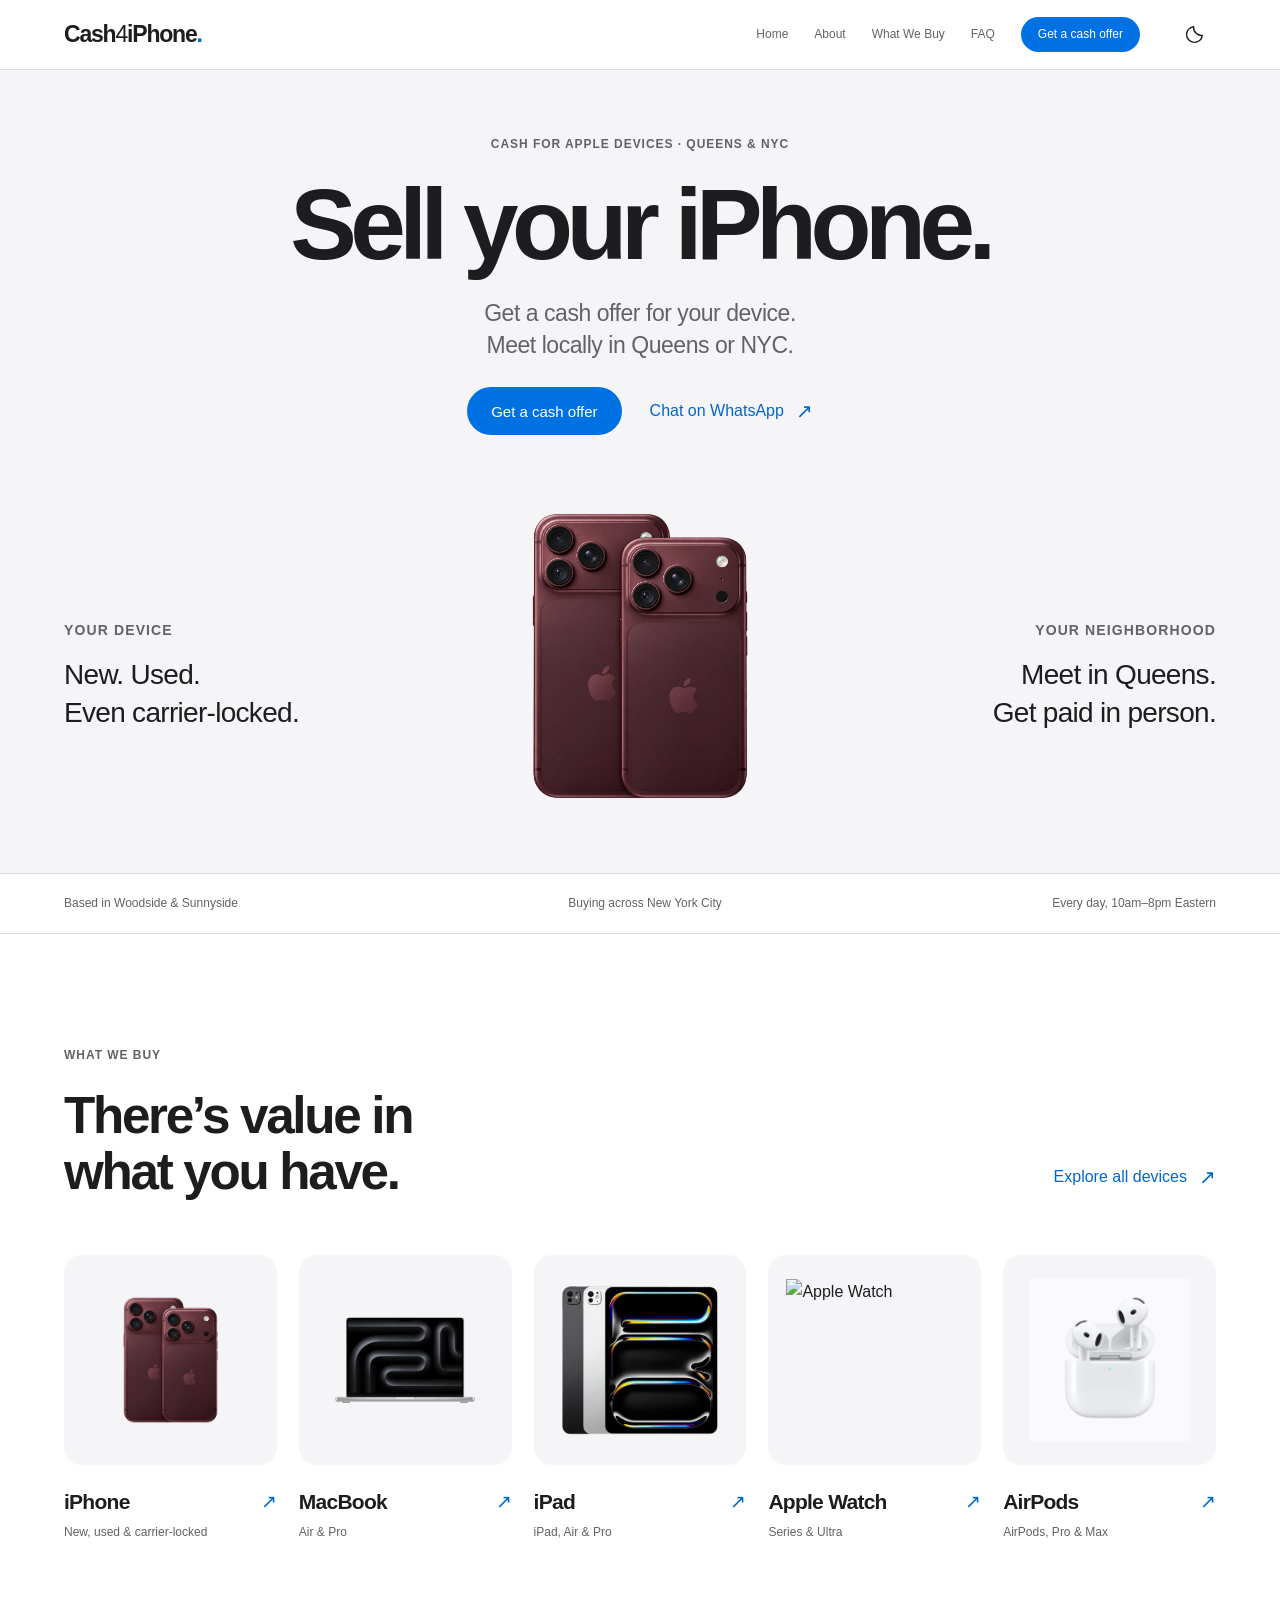
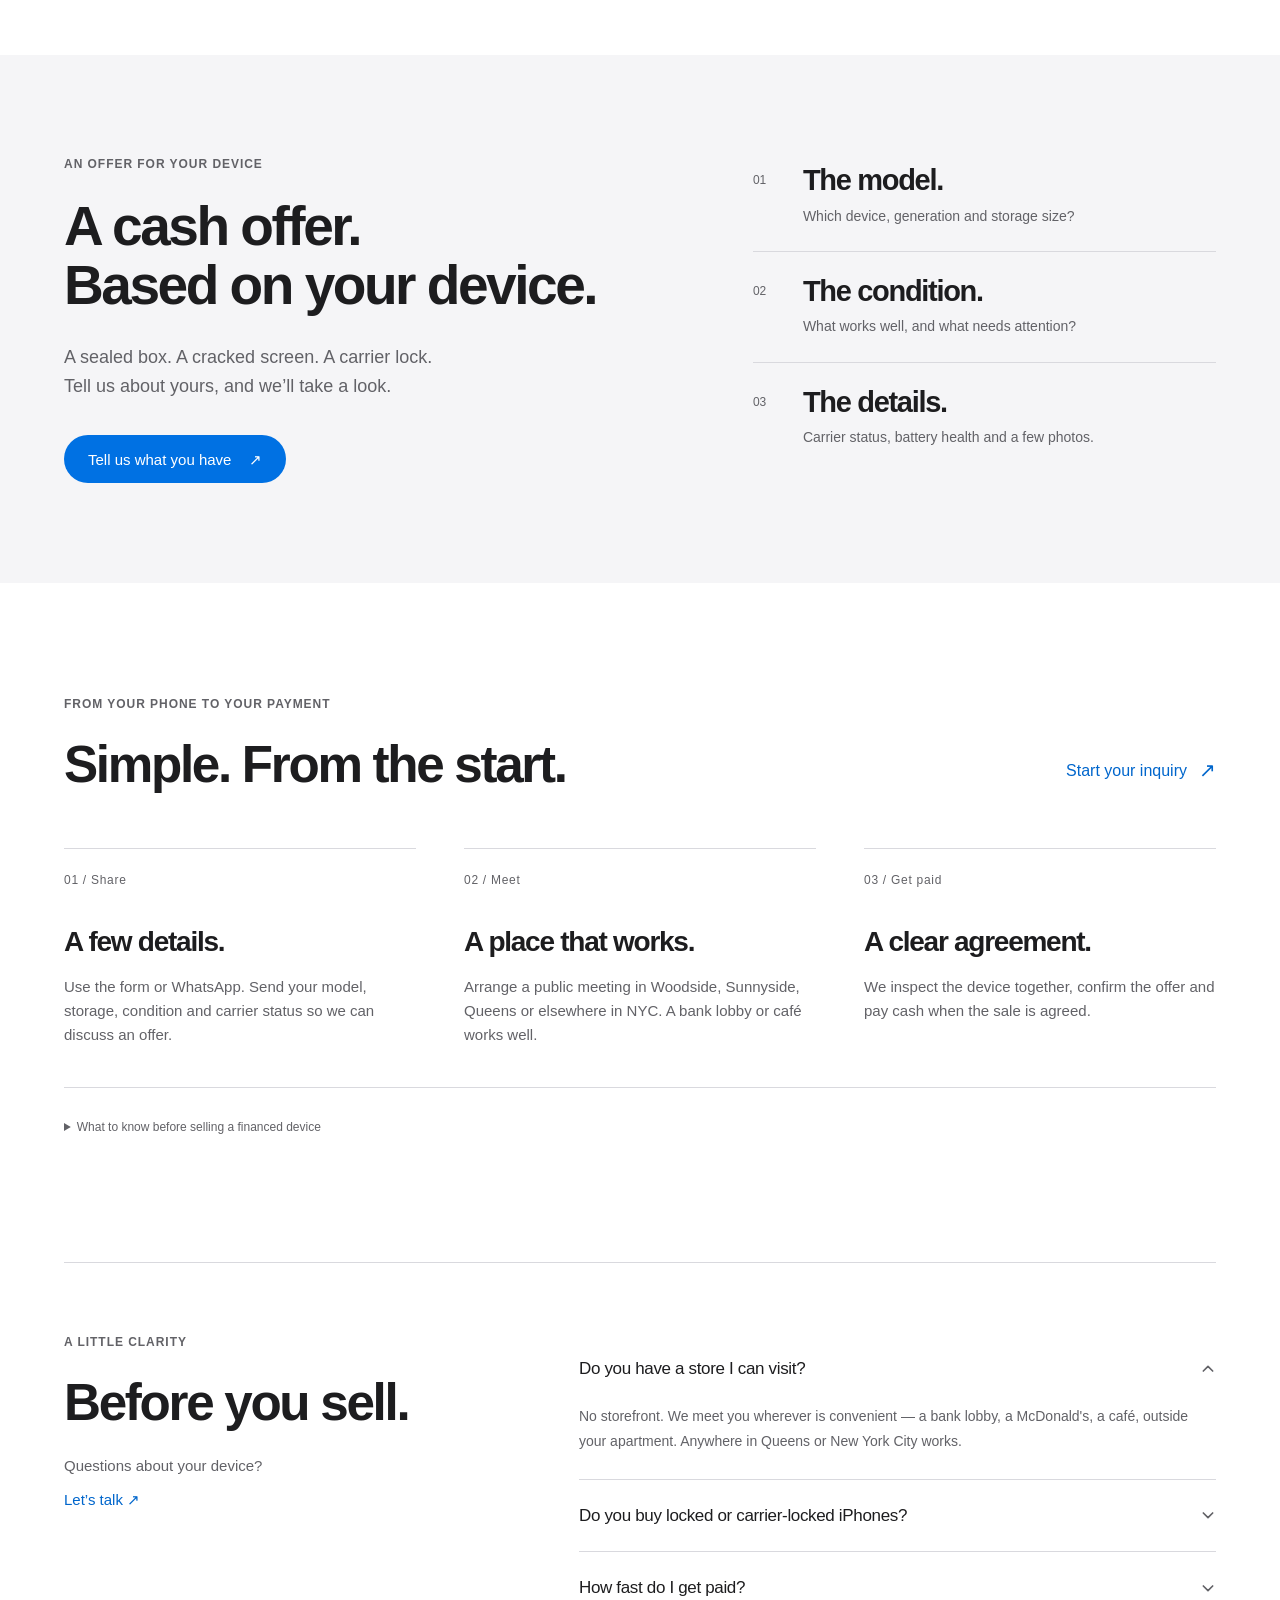
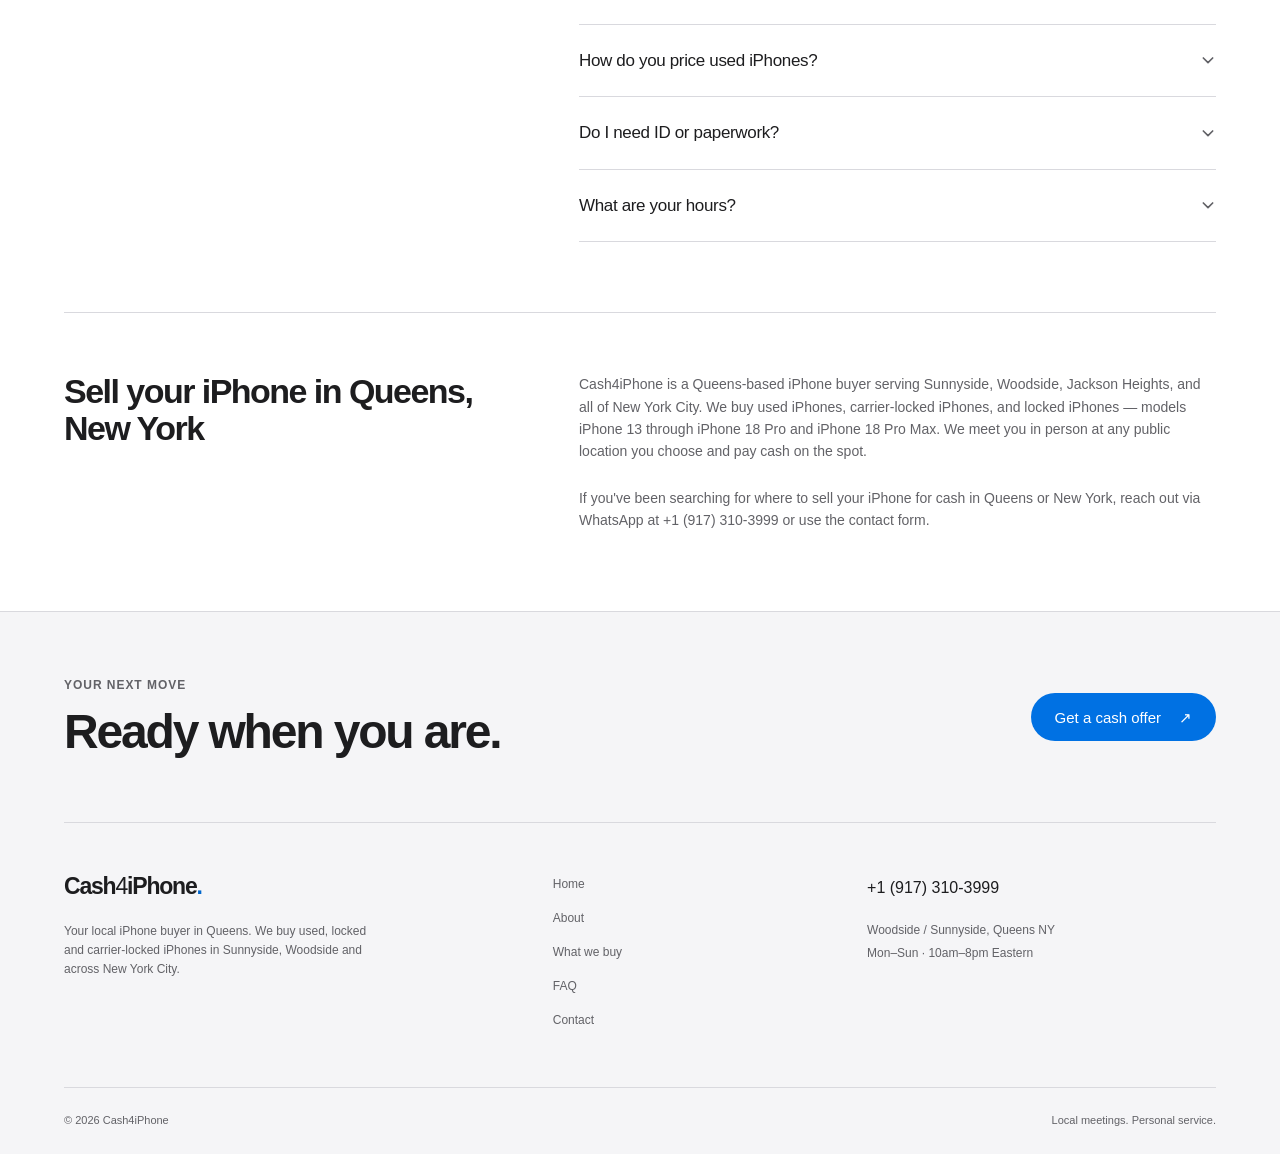
==== commit f0c09f7a: "Add files via upload" ====
--- a/index.html
+++ b/index.html
@@ -54,7 +54,7 @@
   <link rel="icon" type="image/png" sizes="16x16" href="/favicon-16x16.png"/>
   <link rel="apple-touch-icon" href="/apple-touch-icon.png"/>
   <link rel="manifest" href="/site.webmanifest"/>
-  <meta name="theme-color" content="#000000"/>
+  <meta name="theme-color" content="#ffffff"/>
   <script src="/theme.js"></script>
   <link rel="stylesheet" href="style.css"/>
 
@@ -87,7 +87,7 @@
 
 <section class="home-hero"><div class="hero-intro"><p class="eyebrow">Cash for Apple devices · Queens & NYC</p><h1>Sell your iPhone.</h1><p class="hero-subtitle">Get a cash offer for your device.<br>Meet locally in Queens or NYC.</p><div class="hero-actions"><a href="/contact-us/" class="btn btn-primary">Get a cash offer</a><a href="https://wa.me/19173103999" class="text-link">Chat on WhatsApp <span aria-hidden="true">↗</span></a></div></div><div class="hero-stage section-inner"><div class="stage-note"><span class="small-label">Your device</span><p>New. Used.<br>Even carrier-locked.</p></div><img src="/assets/images/iphone-18-cutout.png" alt="iPhone 18 Pro Max and iPhone 18 Pro — sell your iPhone to Cash4iPhone" width="1085" height="1449" fetchpriority="high" loading="eager"><div class="stage-note"><span class="small-label">Your neighborhood</span><p>Meet in Queens.<br>Get paid in person.</p></div></div></section>
 <div class="service-strip"><div class="section-inner"><p>Based in Woodside & Sunnyside</p><p>Buying across New York City</p><p>Every day, 10am–8pm Eastern</p></div></div>
-<section class="device-discovery section-inner"><div class="section-heading"><div><p class="eyebrow">What we buy</p><h2 class="section-title">There’s value in<br>what you have.</h2></div><a href="/products/" class="text-link">Explore all devices <span aria-hidden="true">↗</span></a></div><div class="category-collection"><a class="category-tile" href="/products/#iphones"><div class="category-image"><img src="/assets/images/iphone-18-lineup.webp" alt="iPhone" width="653" height="871" loading="lazy"></div><div class="category-title"><h3>iPhone</h3><span aria-hidden="true">↗</span></div><p>New, used & carrier-locked</p></a><a class="category-tile" href="/products/#macbooks"><div class="category-image"><img src="/assets/images/macbook-web.webp" alt="MacBook" width="800" height="800" loading="lazy"></div><div class="category-title"><h3>MacBook</h3><span aria-hidden="true">↗</span></div><p>Air & Pro</p></a><a class="category-tile" href="/products/#ipads"><div class="category-image"><img src="/assets/images/ipadpro-web.webp" alt="iPad" width="800" height="800" loading="lazy"></div><div class="category-title"><h3>iPad</h3><span aria-hidden="true">↗</span></div><p>iPad, Air & Pro</p></a><a class="category-tile" href="/products/#watches"><div class="category-image"><img src="/assets/images/watch-ultra-4.webp" alt="Apple Watch" width="653" height="653" loading="lazy"></div><div class="category-title"><h3>Apple Watch</h3><span aria-hidden="true">↗</span></div><p>Series & Ultra</p></a><a class="category-tile" href="/products/#airpods"><div class="category-image"><img src="/assets/images/airpods-5.webp" alt="AirPods" width="653" height="653" loading="lazy"></div><div class="category-title"><h3>AirPods</h3><span aria-hidden="true">↗</span></div><p>AirPods, Pro & Max</p></a></div></section>
+<section class="device-discovery section-inner"><div class="section-heading"><div><p class="eyebrow">What we buy</p><h2 class="section-title">There’s value in<br>what you have.</h2></div><a href="/products/" class="text-link">Explore all devices <span aria-hidden="true">↗</span></a></div><div class="category-collection"><a class="category-tile" href="/products/#iphones"><div class="category-image"><img src="/assets/images/iphone-18-cutout.png" alt="iPhone" width="1085" height="1449" loading="lazy"></div><div class="category-title"><h3>iPhone</h3><span aria-hidden="true">↗</span></div><p>New, used & carrier-locked</p></a><a class="category-tile" href="/products/#macbooks"><div class="category-image"><img src="/assets/images/macbook-web.webp" alt="MacBook" width="800" height="800" loading="lazy"></div><div class="category-title"><h3>MacBook</h3><span aria-hidden="true">↗</span></div><p>Air & Pro</p></a><a class="category-tile" href="/products/#ipads"><div class="category-image"><img src="/assets/images/ipadpro-web.webp" alt="iPad" width="800" height="800" loading="lazy"></div><div class="category-title"><h3>iPad</h3><span aria-hidden="true">↗</span></div><p>iPad, Air & Pro</p></a><a class="category-tile" href="/products/#watches"><div class="category-image"><img src="/assets/images/watch-ultra-4-cutout.png" alt="Apple Watch" width="1254" height="1254" loading="lazy"></div><div class="category-title"><h3>Apple Watch</h3><span aria-hidden="true">↗</span></div><p>Series & Ultra</p></a><a class="category-tile" href="/products/#airpods"><div class="category-image"><img class="image-light" src="/assets/images/airpods-5.webp" alt="AirPods" width="653" height="653" loading="lazy"><img class="image-dark" src="/assets/images/airpods-5-dark.png" alt="AirPods 5 with their charging case" width="1254" height="1254" loading="lazy"></div><div class="category-title"><h3>AirPods</h3><span aria-hidden="true">↗</span></div><p>AirPods, Pro & Max</p></a></div></section>
 <section class="offer-feature"><div class="section-inner"><div class="offer-feature-heading"><p class="eyebrow">An offer for your device</p><h2>A cash offer.<br>Based on your device.</h2><p>A sealed box. A cracked screen. A carrier lock.<br>Tell us about yours, and we’ll take a look.</p><a class="btn btn-white" href="/contact-us/">Tell us what you have <span aria-hidden="true">↗</span></a></div><div class="offer-factors"><div><span>01</span><h3>The model.</h3><p>Which device, generation and storage size?</p></div><div><span>02</span><h3>The condition.</h3><p>What works well, and what needs attention?</p></div><div><span>03</span><h3>The details.</h3><p>Carrier status, battery health and a few photos.</p></div></div></div></section>
 <section class="journey section-inner" id="how-it-works"><div class="section-heading"><div><p class="eyebrow">From your phone to your payment</p><h2 class="section-title">Simple. From the start.</h2></div><a href="/contact-us/" class="text-link">Start your inquiry <span aria-hidden="true">↗</span></a></div><ol class="process-inline"><li><span>01 / Share</span><h3>A few details.</h3><p>Use the form or WhatsApp. Send your model, storage, condition and carrier status so we can discuss an offer.</p></li><li><span>02 / Meet</span><h3>A place that works.</h3><p>Arrange a public meeting in Woodside, Sunnyside, Queens or elsewhere in NYC. A bank lobby or café works well.</p></li><li><span>03 / Get paid</span><h3>A clear agreement.</h3><p>We inspect the device together, confirm the offer and pay cash when the sale is agreed.</p></li></ol><details class="seller-terms"><summary>What to know before selling a financed device</summary><p>We purchase your device only. Any remaining monthly installments on a financed phone are your sole responsibility, and we are not liable for payments owed to your carrier. Devices sold to us must not be reported as lost or stolen after the transaction in an attempt to file an insurance claim. Doing so is illegal. Any device reported as lost or stolen will be blocked and blacklisted, rendering it unusable.</p></details></section>
 <!-- FAQ -->
--- a/style.css
+++ b/style.css
@@ -1,17 +1,17 @@
 /* Cash4iPhone: rebuilt layout system. Shared tokens keep both themes consistent. */
-:root{--bg:#fff;--surface:#f5f5f7;--text:#1d1d1f;--muted:#626267;--text-muted:var(--muted);--text-light:var(--muted);--line:#d9d9de;--border:var(--line);--blue:#0066cc;--nav-h:70px;--nav-bg:rgba(255,255,255,.94);--photo:#f5f5f7;--field:#fff;--field-line:#a1a1a7;--error-bg:#fff0f0;--error:#a12222;color-scheme:light}
-:root[data-theme="dark"]{--bg:#101011;--surface:#1b1b1e;--text:#f5f5f7;--muted:#acacb4;--line:#37373c;--blue:#66b3ff;--nav-bg:rgba(16,16,17,.94);--field:#17171a;--field-line:#6e6e78;--error-bg:#3d2025;--error:#ffb8b8;color-scheme:dark}
+:root{--bg:#fff;--surface:#f5f5f7;--text:#1d1d1f;--muted:#626267;--text-muted:var(--muted);--text-light:var(--muted);--line:#d9d9de;--border:var(--line);--blue:#0066cc;--nav-h:70px;--nav-bg:rgba(255,255,255,.94);--photo:#f5f5f7;--local-bg:#e9eaec;--local-ink:#303034;--field:#fff;--field-line:#a1a1a7;--error-bg:#fff0f0;--error:#a12222;color-scheme:light}
+:root[data-theme="dark"]{--bg:#101011;--surface:#1b1b1e;--text:#f5f5f7;--muted:#acacb4;--line:#37373c;--blue:#66b3ff;--nav-bg:rgba(16,16,17,.94);--photo:#202023;--local-bg:#252529;--local-ink:#ededf0;--field:#17171a;--field-line:#6e6e78;--error-bg:#3d2025;--error:#ffb8b8;color-scheme:dark}
 *,*::before,*::after{box-sizing:border-box}*{margin:0}html{scroll-behavior:smooth;scroll-padding-top:110px}body{font-family:-apple-system,BlinkMacSystemFont,'Segoe UI',sans-serif;font-size:16px;line-height:1.6;background:var(--bg);color:var(--text);-webkit-font-smoothing:antialiased}h1,h2,h3,h4{font-weight:600;line-height:1.08;letter-spacing:-.045em}p{overflow-wrap:break-word}a{color:var(--blue);text-decoration:none;text-underline-offset:5px}a:hover{text-decoration:underline}img{display:block;max-width:100%;height:auto}button,input,select,textarea{font:inherit}button{cursor:pointer}button:disabled{opacity:.65;cursor:wait}button,a{-webkit-tap-highlight-color:transparent}:focus-visible{outline:3px solid var(--blue);outline-offset:5px}[hidden]{display:none!important}section[id],article[id],form[id]{scroll-margin-top:110px}.section-inner{width:min(1280px,100%);margin-inline:auto;padding-inline:64px}.eyebrow,.small-label{font-size:12px;font-weight:600;letter-spacing:.08em;line-height:1.5;text-transform:uppercase;color:var(--muted)}.eyebrow{margin-bottom:24px}.section-title{font-size:clamp(36px,4vw,56px)}.section-title em,.display-title em{font-style:normal}.section-heading{display:flex;justify-content:space-between;align-items:flex-end;gap:48px;margin-bottom:56px}.section-heading>p{max-width:360px;color:var(--muted)}.section-subtitle{font-size:20px;line-height:1.5;color:var(--muted);max-width:600px}.text-link{display:inline-flex;gap:12px;align-items:center;min-height:44px;font-size:16px}.text-link span{font-size:20px}.skip-link{position:fixed;left:16px;top:-100px;z-index:2000;background:var(--bg);padding:12px 20px}.skip-link:focus{top:10px}
 /* Navigation */
 header{height:var(--nav-h);position:sticky;top:0;z-index:1000;display:flex;align-items:center;padding:0 max(24px,calc((100% - 1152px)/2));background:var(--nav-bg);backdrop-filter:blur(20px);border-bottom:1px solid var(--line);gap:32px}.logo{color:var(--text);display:inline-flex;align-items:center;flex-shrink:0}.logo:hover{text-decoration:none}.brand-name{font-size:23px;line-height:1;letter-spacing:-1.2px;font-weight:650}.brand-name>span:first-child{font-weight:400}.brand-period{color:var(--blue)}header nav{display:flex;gap:26px;align-items:center;margin-left:auto}header nav a{font-size:12px;min-height:44px;display:flex;align-items:center;color:var(--muted)}header nav a.active{color:var(--text)}header nav a.active:not(.cta-nav){text-decoration:underline;text-underline-offset:7px}.cta-nav{border-radius:24px;background:#0071e3;color:#fff!important;padding:8px 17px;min-height:34px!important}.cta-nav:hover{text-decoration:none;background:#0066cc}.header-tools{display:flex;gap:8px;align-items:center}.theme-toggle,.hamburger{border:0;background:transparent;color:var(--text);width:44px;height:44px;display:inline-flex;align-items:center;justify-content:center;border-radius:50%;padding:10px}.theme-toggle:hover,.hamburger:hover{background:var(--surface)}.theme-toggle svg{width:21px;height:21px}.theme-sun{display:none}[data-theme="dark"] .theme-sun{display:block}[data-theme="dark"] .theme-moon{display:none}.hamburger{display:none;flex-direction:column;gap:5px}.hamburger span{width:20px;height:1.5px;background:currentColor}.hamburger.open span:first-child{transform:translateY(6.5px) rotate(45deg)}.hamburger.open span:nth-child(2){opacity:0}.hamburger.open span:last-child{transform:translateY(-6.5px) rotate(-45deg)}.mobile-menu{display:none;position:fixed;top:var(--nav-h);inset-inline:0;background:var(--bg);border-bottom:1px solid var(--line);z-index:999;padding:24px}.mobile-menu a{display:block;padding:14px 8px;font-size:21px;color:var(--text)}.mobile-menu .cta-nav{text-align:center;margin-top:16px;font-size:16px}
 /* Shared actions */
 .btn{display:inline-flex;align-items:center;justify-content:center;gap:18px;min-height:48px;padding:13px 24px;border:0;border-radius:28px;font-size:15px;line-height:1.4;font-weight:500}.btn:hover{text-decoration:none}.btn-primary{background:#0071e3;color:#fff}.btn-primary:hover{background:#0066cc}.btn-white{background:#fff;color:#1d1d1f}.btn-green{background:#206b36;color:white}
 /* Home: centered opening, a separate product stage, and a compact service line. */
-.home-hero{background:var(--surface);padding-top:65px;overflow:hidden}.hero-intro{text-align:center;padding-inline:24px}.hero-intro .eyebrow{margin-bottom:22px}.hero-intro h1{font-size:clamp(56px,7.8vw,108px);line-height:1;letter-spacing:-.065em}.hero-subtitle{font-size:23px;line-height:1.4;letter-spacing:-.02em;color:var(--muted);margin-top:22px}.hero-actions{display:flex;justify-content:center;align-items:center;gap:28px;margin-top:26px}.hero-stage{display:grid;grid-template-columns:1fr 390px 1fr;gap:50px;align-items:center;padding-top:36px;padding-bottom:32px}.hero-stage>img{width:100%;height:370px;object-fit:contain}.stage-note{padding-top:36px}.stage-note:last-child{text-align:right}.stage-note p{font-size:21px;line-height:1.35;letter-spacing:-.025em;margin-top:12px}.service-strip{border-block:1px solid var(--line)}.service-strip .section-inner{display:flex;justify-content:space-between;gap:24px;padding-block:20px}.service-strip p{color:var(--muted);font-size:12px}.device-discovery{padding-block:112px}.category-collection{display:grid;grid-template-columns:repeat(5,minmax(0,1fr));gap:22px}.category-tile{color:var(--text);min-width:0}.category-tile:hover{text-decoration:none}.category-image{background:var(--photo);border-radius:18px;padding:24px 18px;height:210px;display:flex;align-items:center;justify-content:center;overflow:hidden}.category-image img{width:100%;height:100%;object-fit:contain;mix-blend-mode:darken;transition:transform .25s ease}.category-tile:hover img{transform:scale(1.04)}.category-title{display:flex;align-items:center;justify-content:space-between;gap:8px;margin-top:22px}.category-title h3{font-size:21px;letter-spacing:-.035em}.category-title>span{color:var(--blue);font-size:19px}.category-tile>p{font-size:12px;color:var(--muted);margin-top:6px}.offer-feature{background:#202124;color:#f5f5f7;padding:100px 0}.offer-feature>.section-inner{display:grid;grid-template-columns:1.25fr 1fr;gap:110px;align-items:center}.offer-feature .eyebrow{color:#b9b9c0}.offer-feature h2{font-size:clamp(40px,4.3vw,60px)}.offer-feature-heading>p:not(.eyebrow){color:#b9b9c0;margin-top:28px;font-size:18px}.offer-feature .btn{margin-top:34px}.offer-factors>div{display:grid;grid-template-columns:28px 1fr;gap:8px 22px;padding:24px 0;border-bottom:1px solid #48494d}.offer-factors>div:first-child{padding-top:0}.offer-factors>div:last-child{border-bottom:0}.offer-factors span{color:#b9b9c0;font-size:12px;grid-row:1 / 3;padding-top:6px}.offer-factors h3{font-size:29px}.offer-factors p{color:#b9b9c0;font-size:14px;grid-column:2}.journey{padding-block:112px}.process-inline{display:grid;grid-template-columns:repeat(3,1fr);gap:48px;padding:0;list-style:none;margin-top:54px}.process-inline li{border-top:1px solid var(--line);padding-top:22px}.process-inline li>span{display:block;font-size:12px;letter-spacing:.06em;color:var(--muted);margin-bottom:36px}.process-inline h3{font-size:28px;margin-bottom:18px}.process-inline p{font-size:15px;color:var(--muted)}.seller-terms{margin-top:40px;border-top:1px solid var(--line);padding-top:18px;font-size:12px;color:var(--muted)}.seller-terms summary{cursor:pointer;min-height:44px;display:list-item;align-content:center}.seller-terms p{max-width:900px;line-height:1.7;margin-top:12px}
+.home-hero{background:var(--surface);padding-top:65px;overflow:hidden}.hero-intro{text-align:center;padding-inline:24px}.hero-intro .eyebrow{margin-bottom:22px}.hero-intro h1{font-size:clamp(56px,7.8vw,108px);line-height:1;letter-spacing:-.065em}.hero-subtitle{font-size:23px;line-height:1.4;letter-spacing:-.02em;color:var(--muted);margin-top:22px}.hero-actions{display:flex;justify-content:center;align-items:center;gap:28px;margin-top:26px}.hero-stage{display:grid;grid-template-columns:1fr 390px 1fr;gap:50px;align-items:center;padding-top:36px;padding-bottom:32px}.hero-stage>img{width:100%;height:370px;object-fit:contain}.stage-note{padding-top:36px}.stage-note:last-child{text-align:right}.stage-note .small-label{font-size:14px}.stage-note p{font-size:28px;font-weight:500;line-height:1.35;letter-spacing:-.025em;margin-top:14px}.service-strip{border-block:1px solid var(--line)}.service-strip .section-inner{display:flex;justify-content:space-between;gap:24px;padding-block:20px}.service-strip p{color:var(--muted);font-size:12px}.device-discovery{padding-block:112px}.category-collection{display:grid;grid-template-columns:repeat(5,minmax(0,1fr));gap:22px}.category-tile{color:var(--text);min-width:0}.category-tile:hover{text-decoration:none}.category-image{background:var(--photo);border-radius:18px;padding:24px 18px;height:210px;display:flex;align-items:center;justify-content:center;overflow:hidden}.category-image img{width:100%;height:100%;object-fit:contain;mix-blend-mode:normal;transition:transform .25s ease}.category-tile:hover img{transform:scale(1.04)}.category-title{display:flex;align-items:center;justify-content:space-between;gap:8px;margin-top:22px}.category-title h3{font-size:21px;letter-spacing:-.035em}.category-title>span{color:var(--blue);font-size:19px}.category-tile>p{font-size:12px;color:var(--muted);margin-top:6px}.offer-feature{background:var(--surface);color:var(--text);padding:100px 0}.offer-feature>.section-inner{display:grid;grid-template-columns:1.25fr 1fr;gap:110px;align-items:center}.offer-feature .eyebrow{color:var(--muted)}.offer-feature h2{font-size:clamp(40px,4.3vw,60px)}.offer-feature-heading>p:not(.eyebrow){color:var(--muted);margin-top:28px;font-size:18px}.offer-feature .btn{margin-top:34px;background:#0071e3;color:#fff}.offer-factors>div{display:grid;grid-template-columns:28px 1fr;gap:8px 22px;padding:24px 0;border-bottom:1px solid var(--line)}.offer-factors>div:first-child{padding-top:0}.offer-factors>div:last-child{border-bottom:0}.offer-factors span{color:var(--muted);font-size:12px;grid-row:1 / 3;padding-top:6px}.offer-factors h3{font-size:29px}.offer-factors p{color:var(--muted);font-size:14px;grid-column:2}.journey{padding-block:112px}.process-inline{display:grid;grid-template-columns:repeat(3,1fr);gap:48px;padding:0;list-style:none;margin-top:54px}.process-inline li{border-top:1px solid var(--line);padding-top:22px}.process-inline li>span{display:block;font-size:12px;letter-spacing:.06em;color:var(--muted);margin-bottom:36px}.process-inline h3{font-size:28px;margin-bottom:18px}.process-inline p{font-size:15px;color:var(--muted)}.seller-terms{margin-top:40px;border-top:1px solid var(--line);padding-top:18px;font-size:12px;color:var(--muted)}.seller-terms summary{cursor:pointer;min-height:44px;display:list-item;align-content:center}.seller-terms p{max-width:900px;line-height:1.7;margin-top:12px}
 /* Device catalogue: open alternating rows, no retail checkout. */
-.page-intro{padding-block:90px 64px}.display-title{font-size:clamp(48px,6vw,84px)}.display-title span{color:var(--muted)}.page-intro .section-subtitle{margin-top:28px}.category-nav{display:flex;gap:40px;border-bottom:1px solid var(--line);padding-bottom:24px;overflow-x:auto}.category-nav a{font-size:14px;color:var(--text);min-height:44px;display:flex;align-items:center;white-space:nowrap}.device-row{display:grid;grid-template-columns:1fr 1fr;gap:100px;align-items:center;padding:70px 0;border-bottom:1px solid var(--line)}.device-row:nth-child(even) .device-photo{order:2}.device-photo{height:420px;background:var(--photo);border-radius:22px;padding:44px;display:flex;align-items:center;justify-content:center}.device-photo img{width:100%;height:100%;object-fit:contain;mix-blend-mode:darken}.device-copy h2{font-size:54px;margin-bottom:24px}.device-copy>p{font-size:17px;color:var(--muted);line-height:1.65}.device-details{margin:28px 0;font-size:13px!important;padding-top:22px;border-top:1px solid var(--line)}.device-details strong{display:block;color:var(--text);font-weight:500;margin-bottom:8px}.other-devices{display:flex;justify-content:space-between;align-items:center;gap:48px;padding:48px 0 72px}.other-devices h2{font-size:30px;margin-bottom:14px}.other-devices p{font-size:15px;color:var(--muted);max-width:620px}.other-devices .text-link{flex-shrink:0}.model-section{background:var(--surface);padding-block:90px}.model-grid{display:grid;grid-template-columns:repeat(3,1fr);gap:36px}.model-card{display:flex;flex-direction:column;align-items:flex-start}.model-card img{width:100%;height:300px;object-fit:contain;background:#f5f5f7;border-radius:18px;margin-bottom:28px}.model-card .model-portrait{background:#000}.model-card h3{font-size:28px}.model-card p{font-size:15px;color:var(--muted);margin:16px 0 20px}.model-card .availability{font-size:12px;margin:12px 0 0}.model-card a{margin-top:auto;min-height:44px;display:flex;align-items:center;font-size:14px}.model-source{margin-top:38px;font-size:12px;color:var(--muted);max-width:860px}.buying-guide{padding-block:100px}.buying-guide>.btn{margin-top:36px}
+.page-intro{padding-block:90px 64px}.display-title{font-size:clamp(48px,6vw,84px)}.display-title span{color:var(--muted)}.page-intro .section-subtitle{margin-top:28px}.category-nav{display:flex;gap:40px;border-bottom:1px solid var(--line);padding-bottom:24px;overflow-x:auto}.category-nav a{font-size:14px;color:var(--text);min-height:44px;display:flex;align-items:center;white-space:nowrap}.device-row{display:grid;grid-template-columns:1fr 1fr;gap:100px;align-items:center;padding:70px 0;border-bottom:1px solid var(--line)}.device-row:nth-child(even) .device-photo{order:2}.device-photo{height:420px;background:var(--photo);border-radius:22px;padding:44px;display:flex;align-items:center;justify-content:center}.device-photo img{width:100%;height:100%;object-fit:contain;mix-blend-mode:normal}.device-copy h2{font-size:54px;margin-bottom:24px}.device-copy>p{font-size:17px;color:var(--muted);line-height:1.65}.device-details{margin:28px 0;font-size:13px!important;padding-top:22px;border-top:1px solid var(--line)}.device-details strong{display:block;color:var(--text);font-weight:500;margin-bottom:8px}.other-devices{display:flex;justify-content:space-between;align-items:center;gap:48px;padding:48px 0 72px}.other-devices h2{font-size:30px;margin-bottom:14px}.other-devices p{font-size:15px;color:var(--muted);max-width:620px}.other-devices .text-link{flex-shrink:0}.model-section{background:var(--surface);padding-block:90px}.model-grid{display:grid;grid-template-columns:repeat(3,1fr);gap:36px}.model-card{display:flex;flex-direction:column;align-items:flex-start}.model-card img{width:100%;height:300px;object-fit:contain;background:var(--photo);border-radius:18px;margin-bottom:28px}.model-card .model-portrait{background:#000}.model-card h3{font-size:28px}.model-card p{font-size:15px;color:var(--muted);margin:16px 0 20px}.model-card .availability{font-size:12px;margin:12px 0 0}.model-card a{margin-top:auto;min-height:44px;display:flex;align-items:center;font-size:14px}.model-source{margin-top:38px;font-size:12px;color:var(--muted);max-width:860px}.buying-guide{padding-block:100px}.buying-guide>.btn{margin-top:36px}
 /* About: a typographic local-service editorial. */
-.about-masthead{padding-block:92px 80px}.about-masthead h1{font-size:clamp(54px,7vw,96px);line-height:1.02}.about-masthead h1>span{color:var(--muted)}.about-lead{display:grid;grid-template-columns:1fr 1fr;gap:100px;margin-top:50px}.about-lead>p:first-child{font-size:27px;line-height:1.35;max-width:390px;letter-spacing:-.025em}.about-lead>p:last-child{font-size:17px;color:var(--muted)}.local-feature{background:var(--surface);padding-block:80px}.local-feature>.section-inner{display:grid;grid-template-columns:1fr 1fr;gap:100px;align-items:center}.local-type{height:420px;background:#e4e8e8;color:#253638;border-radius:3px;padding:48px 34px;display:flex;flex-direction:column;justify-content:center;letter-spacing:-.06em}.local-type>span:first-child{font-size:44px;line-height:1.2}.local-type strong{font-size:clamp(54px,6.3vw,88px);font-weight:600;line-height:1.2}.local-type>span:last-child{font-size:12px;letter-spacing:.04em;margin-top:68px;text-transform:uppercase}.local-copy h2{font-size:40px;margin-bottom:24px}.local-copy>p:not(.eyebrow){font-size:16px;color:var(--muted);margin-bottom:20px}.about-principles{padding-block:105px}.principle-list article{display:grid;grid-template-columns:50px 1fr 1fr;gap:30px;border-top:1px solid var(--line);padding-block:32px}.principle-list article>span{font-size:13px;color:var(--muted);padding-top:5px}.principle-list h3{font-size:27px}.principle-list p{color:var(--muted);font-size:15px}.about-contact{display:grid;grid-template-columns:1fr 1fr;gap:100px;padding-bottom:110px}.about-contact>div>p:not(.eyebrow){color:var(--muted);font-size:18px}.business-details{display:grid;grid-template-columns:1fr 1fr;gap:24px;margin-block:32px;padding-top:24px;border-top:1px solid var(--line)}.business-details dt,.contact-facts dt{font-size:12px;color:var(--muted);margin-bottom:8px}.business-details dd,.contact-facts dd{margin:0;font-size:15px}
+.about-masthead{padding-block:92px 80px}.about-masthead h1{font-size:clamp(54px,7vw,96px);line-height:1.02}.about-masthead h1>span{color:var(--muted)}.about-lead{display:grid;grid-template-columns:1fr 1fr;gap:100px;margin-top:50px}.about-lead>p:first-child{font-size:27px;line-height:1.35;max-width:390px;letter-spacing:-.025em}.about-lead>p:last-child{font-size:17px;color:var(--muted)}.local-feature{background:var(--surface);padding-block:80px}.local-feature>.section-inner{display:grid;grid-template-columns:1fr 1fr;gap:100px;align-items:center}.local-type{height:420px;background:var(--local-bg);color:var(--local-ink);border-radius:3px;padding:48px 34px;display:flex;flex-direction:column;justify-content:center;letter-spacing:-.06em}.local-type>span:first-child{font-size:44px;line-height:1.2}.local-type strong{font-size:clamp(54px,6.3vw,88px);font-weight:600;line-height:1.2}.local-type>span:last-child{font-size:12px;letter-spacing:.04em;margin-top:68px;text-transform:uppercase}.local-copy h2{font-size:40px;margin-bottom:24px}.local-copy>p:not(.eyebrow){font-size:16px;color:var(--muted);margin-bottom:20px}.about-principles{padding-block:105px}.principle-list article{display:grid;grid-template-columns:50px 1fr 1fr;gap:30px;border-top:1px solid var(--line);padding-block:32px}.principle-list article>span{font-size:13px;color:var(--muted);padding-top:5px}.principle-list h3{font-size:27px}.principle-list p{color:var(--muted);font-size:15px}.about-contact{display:grid;grid-template-columns:1fr 1fr;gap:100px;padding-bottom:110px}.about-contact>div>p:not(.eyebrow){color:var(--muted);font-size:18px}.business-details{display:grid;grid-template-columns:1fr 1fr;gap:24px;margin-block:32px;padding-top:24px;border-top:1px solid var(--line)}.business-details dt,.contact-facts dt{font-size:12px;color:var(--muted);margin-bottom:8px}.business-details dd,.contact-facts dd{margin:0;font-size:15px}
 /* Contact: two clear form groups beside a quiet, persistent introduction. */
 .contact-layout{display:grid;grid-template-columns:1fr 1.2fr;gap:100px;align-items:start;padding-block:80px 100px}.contact-intro{position:sticky;top:120px}.contact-intro h1{font-size:clamp(52px,5.6vw,78px);line-height:1.02}.contact-intro h1 span{color:var(--muted)}.contact-lead{color:var(--muted);font-size:18px;max-width:350px;margin-block:28px 16px}.contact-intro .text-link{font-size:14px}.contact-facts{margin-top:42px;display:grid;gap:24px}.contact-facts>div{border-top:1px solid var(--line);padding-top:18px}.contact-form-card{min-width:0;padding:36px;background:var(--surface);border-radius:22px}.contact-hours-note{font-size:12px;color:var(--muted);margin-bottom:10px}.form-title{font-size:28px}.form-description{font-size:14px;color:var(--muted);margin:12px 0 32px}fieldset{border:0;padding:0;min-width:0;margin:0 0 30px}legend{width:100%;font-size:17px;font-weight:600;padding:0 0 22px;letter-spacing:-.02em}legend span{font-size:11px;color:var(--muted);border:1px solid var(--line);border-radius:50%;display:inline-flex;justify-content:center;align-items:center;width:27px;height:27px;margin-right:10px}.form-row{display:grid;grid-template-columns:1fr 1fr;gap:18px}.form-group{display:flex;flex-direction:column;gap:8px;margin-bottom:20px}.form-group label{font-size:13px;font-weight:500}.field-hint{font-size:11px;font-weight:400;color:var(--muted)}.field-tip{font-size:11px;color:var(--muted)}.form-group input,.form-group textarea,.form-group select{width:100%;min-height:48px;border:1px solid var(--field-line);border-radius:8px;background:var(--field);color:var(--text);font-size:16px;line-height:1.5;padding:12px}.form-group input::placeholder,.form-group textarea::placeholder{color:var(--muted);opacity:1}.form-group textarea{min-height:130px;resize:vertical}.form-error{background:var(--error-bg);color:var(--error);padding:18px;border-radius:10px;font-size:14px;margin-bottom:24px}.form-note{font-size:12px;color:var(--muted);margin-bottom:20px}.upload-area{position:relative;border:1px dashed var(--field-line);border-radius:10px;overflow:hidden}.upload-area:focus-within{outline:3px solid var(--blue);outline-offset:3px}.upload-area.drag-over{background:var(--field)}.upload-input{position:absolute;inset:0;width:100%;height:100%;max-height:200px;opacity:0;z-index:2;cursor:pointer}.upload-body{padding:28px 16px;text-align:center;display:flex;flex-direction:column;align-items:center;gap:10px;pointer-events:none}.upload-title{font-size:14px}.upload-sub{font-size:11px;color:var(--muted);max-width:250px}.upload-preview{display:flex;gap:12px;flex-wrap:wrap;padding:12px}.upload-preview:empty{display:none}.preview-thumb{position:relative;width:90px;height:90px;overflow:hidden;border-radius:8px}.preview-thumb img{width:100%;height:100%;object-fit:cover}.preview-remove{position:absolute;right:3px;top:3px;z-index:3;background:#1d1d1f;color:#fff;border:0;border-radius:50%;width:30px;height:30px;display:flex;align-items:center;justify-content:center}.upload-count{display:none;padding:0 12px 12px;font-size:12px;color:var(--blue)}.upload-count.visible{display:block}
 /* Shared questions and local search content retain their crawlable text. */
@@ -19,8 +19,13 @@
 /* Footer */
 footer{background:var(--surface);border-top:1px solid var(--line)}.footer-invitation{display:flex;justify-content:space-between;align-items:center;gap:32px;padding-block:64px;border-bottom:1px solid var(--line)}.footer-invitation .eyebrow{margin-bottom:12px}.footer-invitation h2{font-size:48px}.footer-content{display:grid;grid-template-columns:1.2fr .7fr 1fr;gap:70px;padding-block:52px}.footer-brand p{max-width:320px;font-size:12px;color:var(--muted);margin-top:20px}.footer-content nav{display:grid;align-content:start;gap:10px}.footer-content nav a{font-size:12px;color:var(--muted);min-height:24px}.footer-contact>a{font-size:16px;color:var(--text)}.footer-contact p{font-size:12px;color:var(--muted);line-height:1.9;margin-top:18px}.footer-bottom{display:flex;justify-content:space-between;gap:20px;border-top:1px solid var(--line);padding-block:24px;font-size:11px;color:var(--muted)}
 /* Tablet */
-@media(max-width:1100px){.section-inner{padding-inline:36px}header{gap:22px;padding-inline:30px}header nav{gap:18px}.hero-stage{grid-template-columns:1fr 330px 1fr;gap:28px}.hero-stage>img{height:330px}.stage-note p{font-size:18px}.category-collection{gap:16px}.category-image{height:180px;padding:20px 12px}.category-title h3{font-size:19px}.offer-feature>.section-inner,.device-row,.local-feature>.section-inner,.about-lead,.about-contact{gap:60px}.contact-layout{gap:50px}.contact-form-card{padding:28px}.device-photo{height:360px}.footer-content{gap:36px}.model-grid{gap:24px}}
+@media(max-width:1100px){.section-inner{padding-inline:36px}header{gap:22px;padding-inline:30px}header nav{gap:18px}.hero-stage{grid-template-columns:1fr 330px 1fr;gap:28px}.hero-stage>img{height:330px}.stage-note p{font-size:23px}.category-collection{gap:16px}.category-image{height:180px;padding:20px 12px}.category-title h3{font-size:19px}.offer-feature>.section-inner,.device-row,.local-feature>.section-inner,.about-lead,.about-contact{gap:60px}.contact-layout{gap:50px}.contact-form-card{padding:28px}.device-photo{height:360px}.footer-content{gap:36px}.model-grid{gap:24px}}
 /* Mobile: recompose each section instead of scaling the desktop down. */
-@media(max-width:768px){:root{--nav-h:64px}.section-inner{padding-inline:24px}header{padding-inline:20px;gap:12px}.brand-name{font-size:22px}header nav{display:none}.header-tools{margin-left:auto;gap:2px}.hamburger{display:flex}.mobile-menu.open{display:block}.section-title{font-size:38px}.section-heading{display:block;margin-bottom:32px}.section-heading>.text-link{margin-top:20px}.section-heading>p{margin-top:22px}.eyebrow{font-size:11px;margin-bottom:18px}.home-hero{padding-top:48px}.hero-intro h1{font-size:clamp(47px,8.5vw,66px);letter-spacing:-.055em}.hero-subtitle{font-size:19px;margin-top:20px}.hero-actions{gap:16px;margin-top:24px}.hero-actions .text-link{font-size:14px;gap:6px}.hero-actions .btn{font-size:14px;padding-inline:20px}.hero-stage{grid-template-columns:1fr 1fr;gap:24px;padding-top:30px;padding-bottom:30px}.hero-stage>img{grid-row:1;grid-column:1 / -1;height:300px;width:100%;max-width:340px;justify-self:center}.stage-note{padding:0;text-align:center!important}.stage-note p{font-size:15px;margin-top:7px}.small-label{font-size:10px}.service-strip .section-inner{display:grid;grid-template-columns:1fr;gap:6px;text-align:center;padding-block:18px}.service-strip p{font-size:11px}.device-discovery{padding-block:64px}.category-collection{grid-template-columns:repeat(2,minmax(0,1fr));gap:28px 18px}.category-image{height:200px;padding:24px}.category-title{margin-top:16px}.category-title h3{font-size:21px}.category-tile>p{font-size:12px}.category-tile:last-child{grid-column:1 / -1;display:grid;grid-template-columns:1fr 1fr;gap:0 24px;align-items:center}.category-tile:last-child .category-image{grid-row:1 / 3}.category-tile:last-child .category-title{align-self:end;margin:0}.category-tile:last-child>p{align-self:start}.offer-feature{padding-block:64px}.offer-feature>.section-inner{grid-template-columns:1fr;gap:46px}.offer-feature h2{font-size:42px}.offer-feature-heading>p:not(.eyebrow){font-size:16px;margin-top:24px}.offer-feature .btn{margin-top:28px}.offer-factors h3{font-size:26px}.journey{padding-block:64px}.process-inline{grid-template-columns:1fr;gap:30px;margin-top:34px}.process-inline li>span{margin-bottom:18px}.process-inline h3{font-size:27px;margin-bottom:14px}.seller-terms{margin-top:30px}.page-intro{padding-block:54px 38px}.display-title{font-size:48px}.page-intro .section-subtitle{font-size:18px;margin-top:24px}.category-nav{gap:26px;padding-bottom:16px}.device-row{grid-template-columns:1fr;gap:30px;padding-block:42px}.device-row:nth-child(even) .device-photo{order:0}.device-photo{height:340px;padding:40px}.device-copy h2{font-size:40px;margin-bottom:18px}.device-copy>p{font-size:16px}.device-details{margin:22px 0}.other-devices{display:block;padding-block:36px 48px}.other-devices h2{font-size:28px}.other-devices .text-link{margin-top:18px}.model-section{padding-block:60px}.model-grid{grid-template-columns:1fr;gap:36px}.model-card{display:grid;grid-template-columns:135px 1fr;gap:0 22px;align-items:start}.model-card img{grid-column:1;grid-row:1 / 5;height:200px;margin:0}.model-card h3,.model-card p,.model-card a{grid-column:2}.model-card h3{font-size:25px}.model-card p{font-size:14px;margin:14px 0}.model-card a{line-height:1.5}.model-source{margin-top:28px}.buying-guide{padding-block:60px}.about-masthead{padding-block:56px}.about-masthead h1{font-size:clamp(46px,8.4vw,66px)}.about-lead{grid-template-columns:1fr;gap:22px;margin-top:32px}.about-lead>p:first-child{font-size:24px}.about-lead>p:last-child{font-size:16px}.local-feature{padding-block:48px}.local-feature>.section-inner{grid-template-columns:1fr;gap:36px}.local-type{height:300px;padding:32px}.local-type>span:first-child{font-size:36px}.local-type strong{font-size:70px}.local-type>span:last-child{margin-top:40px}.local-copy h2{font-size:36px}.about-principles{padding-block:64px}.principle-list article{grid-template-columns:28px 1fr;gap:14px 18px;padding-block:26px}.principle-list article>span{grid-row:1 / 3}.principle-list h3{font-size:25px}.principle-list p{grid-column:2}.about-contact{grid-template-columns:1fr;gap:30px;padding-bottom:60px}.about-contact>div>p:not(.eyebrow){font-size:17px}.business-details{gap:18px}.contact-layout{grid-template-columns:1fr;gap:36px;padding-block:52px 60px}.contact-intro{position:static}.contact-intro h1{font-size:55px}.contact-intro h1 br{display:none}.contact-intro h1 br::after{content:' '}.contact-lead{font-size:17px;margin-top:24px;max-width:500px}.contact-facts{grid-template-columns:1fr 1fr;gap:20px;margin-top:24px}.contact-facts dd{font-size:13px}.contact-form-card{padding:28px 24px}.form-title{font-size:28px}.faq-section{grid-template-columns:1fr;gap:20px;padding-block:48px}.faq-heading>p:last-child{margin-top:18px}.faq-question>span{font-size:16px}.faq-question{padding-block:20px}.local-editorial{grid-template-columns:1fr;gap:22px;padding-top:40px}.local-editorial h2{grid-row:auto;font-size:32px}.footer-invitation{align-items:flex-start;flex-direction:column;padding-block:44px;gap:24px}.footer-invitation h2{font-size:40px}.footer-content{grid-template-columns:1fr 1fr;gap:32px;padding-block:36px}.footer-brand{grid-column:1 / -1}.footer-brand p{max-width:400px}.footer-content nav a{min-height:32px}.footer-contact>a{font-size:14px}.footer-bottom{font-size:10px}.contact-us-page .footer-invitation{display:none}}
+@media(max-width:768px){:root{--nav-h:64px}.section-inner{padding-inline:24px}header{padding-inline:20px;gap:12px}.brand-name{font-size:22px}header nav{display:none}.header-tools{margin-left:auto;gap:2px}.hamburger{display:flex}.mobile-menu.open{display:block}.section-title{font-size:38px}.section-heading{display:block;margin-bottom:32px}.section-heading>.text-link{margin-top:20px}.section-heading>p{margin-top:22px}.eyebrow{font-size:11px;margin-bottom:18px}.home-hero{padding-top:48px}.hero-intro h1{font-size:clamp(47px,8.5vw,66px);letter-spacing:-.055em}.hero-subtitle{font-size:19px;margin-top:20px}.hero-actions{gap:16px;margin-top:24px}.hero-actions .text-link{font-size:14px;gap:6px}.hero-actions .btn{font-size:14px;padding-inline:20px}.hero-stage{grid-template-columns:1fr 1fr;gap:24px;padding-top:30px;padding-bottom:30px}.hero-stage>img{grid-row:1;grid-column:1 / -1;height:300px;width:100%;max-width:340px;justify-self:center}.stage-note{padding:0;text-align:center!important}.stage-note .small-label{font-size:12px}.stage-note p{font-size:19px;margin-top:10px}.small-label{font-size:10px}.service-strip .section-inner{display:grid;grid-template-columns:1fr;gap:6px;text-align:center;padding-block:18px}.service-strip p{font-size:11px}.device-discovery{padding-block:64px}.category-collection{grid-template-columns:repeat(2,minmax(0,1fr));gap:28px 18px}.category-image{height:200px;padding:24px}.category-title{margin-top:16px}.category-title h3{font-size:21px}.category-tile>p{font-size:12px}.category-tile:last-child{grid-column:1 / -1;display:grid;grid-template-columns:1fr 1fr;gap:0 24px;align-items:center}.category-tile:last-child .category-image{grid-row:1 / 3}.category-tile:last-child .category-title{align-self:end;margin:0}.category-tile:last-child>p{align-self:start}.offer-feature{padding-block:64px}.offer-feature>.section-inner{grid-template-columns:1fr;gap:46px}.offer-feature h2{font-size:42px}.offer-feature-heading>p:not(.eyebrow){font-size:16px;margin-top:24px}.offer-feature .btn{margin-top:28px}.offer-factors h3{font-size:26px}.journey{padding-block:64px}.process-inline{grid-template-columns:1fr;gap:30px;margin-top:34px}.process-inline li>span{margin-bottom:18px}.process-inline h3{font-size:27px;margin-bottom:14px}.seller-terms{margin-top:30px}.page-intro{padding-block:54px 38px}.display-title{font-size:48px}.page-intro .section-subtitle{font-size:18px;margin-top:24px}.category-nav{gap:26px;padding-bottom:16px}.device-row{grid-template-columns:1fr;gap:30px;padding-block:42px}.device-row:nth-child(even) .device-photo{order:0}.device-photo{height:340px;padding:40px}.device-copy h2{font-size:40px;margin-bottom:18px}.device-copy>p{font-size:16px}.device-details{margin:22px 0}.other-devices{display:block;padding-block:36px 48px}.other-devices h2{font-size:28px}.other-devices .text-link{margin-top:18px}.model-section{padding-block:60px}.model-grid{grid-template-columns:1fr;gap:36px}.model-card{display:grid;grid-template-columns:135px 1fr;gap:0 22px;align-items:start}.model-card img{grid-column:1;grid-row:1 / 5;height:200px;margin:0}.model-card h3,.model-card p,.model-card a{grid-column:2}.model-card h3{font-size:25px}.model-card p{font-size:14px;margin:14px 0}.model-card a{line-height:1.5}.model-source{margin-top:28px}.buying-guide{padding-block:60px}.about-masthead{padding-block:56px}.about-masthead h1{font-size:clamp(46px,8.4vw,66px)}.about-lead{grid-template-columns:1fr;gap:22px;margin-top:32px}.about-lead>p:first-child{font-size:24px}.about-lead>p:last-child{font-size:16px}.local-feature{padding-block:48px}.local-feature>.section-inner{grid-template-columns:1fr;gap:36px}.local-type{height:300px;padding:32px}.local-type>span:first-child{font-size:36px}.local-type strong{font-size:70px}.local-type>span:last-child{margin-top:40px}.local-copy h2{font-size:36px}.about-principles{padding-block:64px}.principle-list article{grid-template-columns:28px 1fr;gap:14px 18px;padding-block:26px}.principle-list article>span{grid-row:1 / 3}.principle-list h3{font-size:25px}.principle-list p{grid-column:2}.about-contact{grid-template-columns:1fr;gap:30px;padding-bottom:60px}.about-contact>div>p:not(.eyebrow){font-size:17px}.business-details{gap:18px}.contact-layout{grid-template-columns:1fr;gap:36px;padding-block:52px 60px}.contact-intro{position:static}.contact-intro h1{font-size:55px}.contact-intro h1 br{display:none}.contact-intro h1 br::after{content:' '}.contact-lead{font-size:17px;margin-top:24px;max-width:500px}.contact-facts{grid-template-columns:1fr 1fr;gap:20px;margin-top:24px}.contact-facts dd{font-size:13px}.contact-form-card{padding:28px 24px}.form-title{font-size:28px}.faq-section{grid-template-columns:1fr;gap:20px;padding-block:48px}.faq-heading>p:last-child{margin-top:18px}.faq-question>span{font-size:16px}.faq-question{padding-block:20px}.local-editorial{grid-template-columns:1fr;gap:22px;padding-top:40px}.local-editorial h2{grid-row:auto;font-size:32px}.footer-invitation{align-items:flex-start;flex-direction:column;padding-block:44px;gap:24px}.footer-invitation h2{font-size:40px}.footer-content{grid-template-columns:1fr 1fr;gap:32px;padding-block:36px}.footer-brand{grid-column:1 / -1}.footer-brand p{max-width:400px}.footer-content nav a{min-height:32px}.footer-contact>a{font-size:14px}.footer-bottom{font-size:10px}.contact-us-page .footer-invitation{display:none}}
 @media(max-width:390px){.section-inner{padding-inline:20px}.hero-intro{padding-inline:16px}.hero-intro h1{font-size:45px}.hero-actions{gap:10px}.hero-actions .btn{padding-inline:16px;font-size:13px}.hero-actions .text-link{font-size:12px}.hero-stage>img{height:270px}.category-image{height:160px;padding:18px}.category-title h3{font-size:19px}.category-tile>p{font-size:11px}.section-title{font-size:34px}.offer-feature h2{font-size:37px}.display-title{font-size:42px}.device-photo{height:280px;padding:30px}.model-card{grid-template-columns:100px 1fr;gap:0 16px}.model-card img{height:160px}.model-card h3{font-size:22px}.model-card p{font-size:13px}.about-masthead h1{font-size:43px}.local-type{padding:24px;height:270px}.local-type strong{font-size:60px}.contact-intro h1{font-size:48px}.contact-form-card{padding:24px 18px}.form-row{grid-template-columns:1fr;gap:0}.form-title{font-size:26px}.contact-facts{grid-template-columns:1fr}.footer-content{gap:24px}.footer-contact>a{font-size:12px}}
 @media(prefers-reduced-motion:reduce){html{scroll-behavior:auto}*,*::before,*::after{transition:none!important;animation:none!important}}
+
+/* Theme-specific photography keeps white products intact without color filters. */
+img.image-dark{display:none}
+[data-theme="dark"] img.image-light{display:none}
+[data-theme="dark"] img.image-dark{display:block}
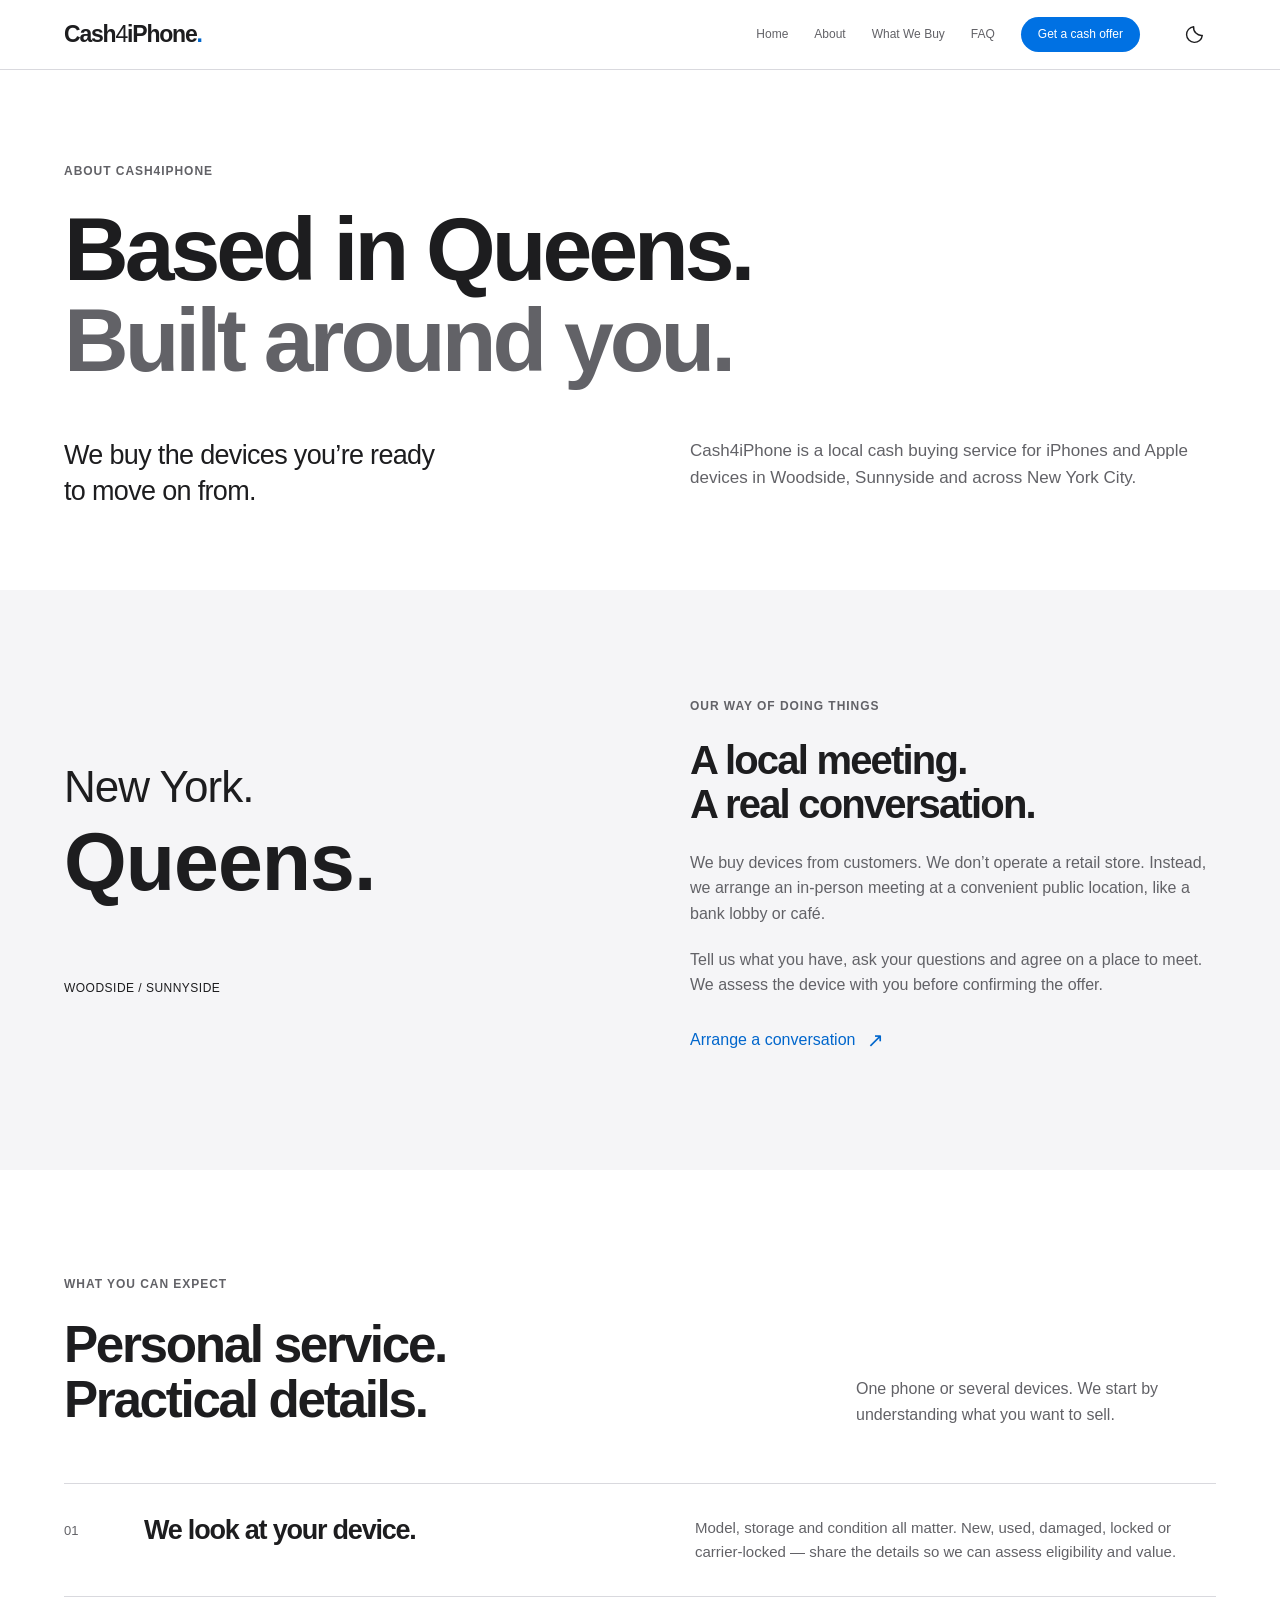
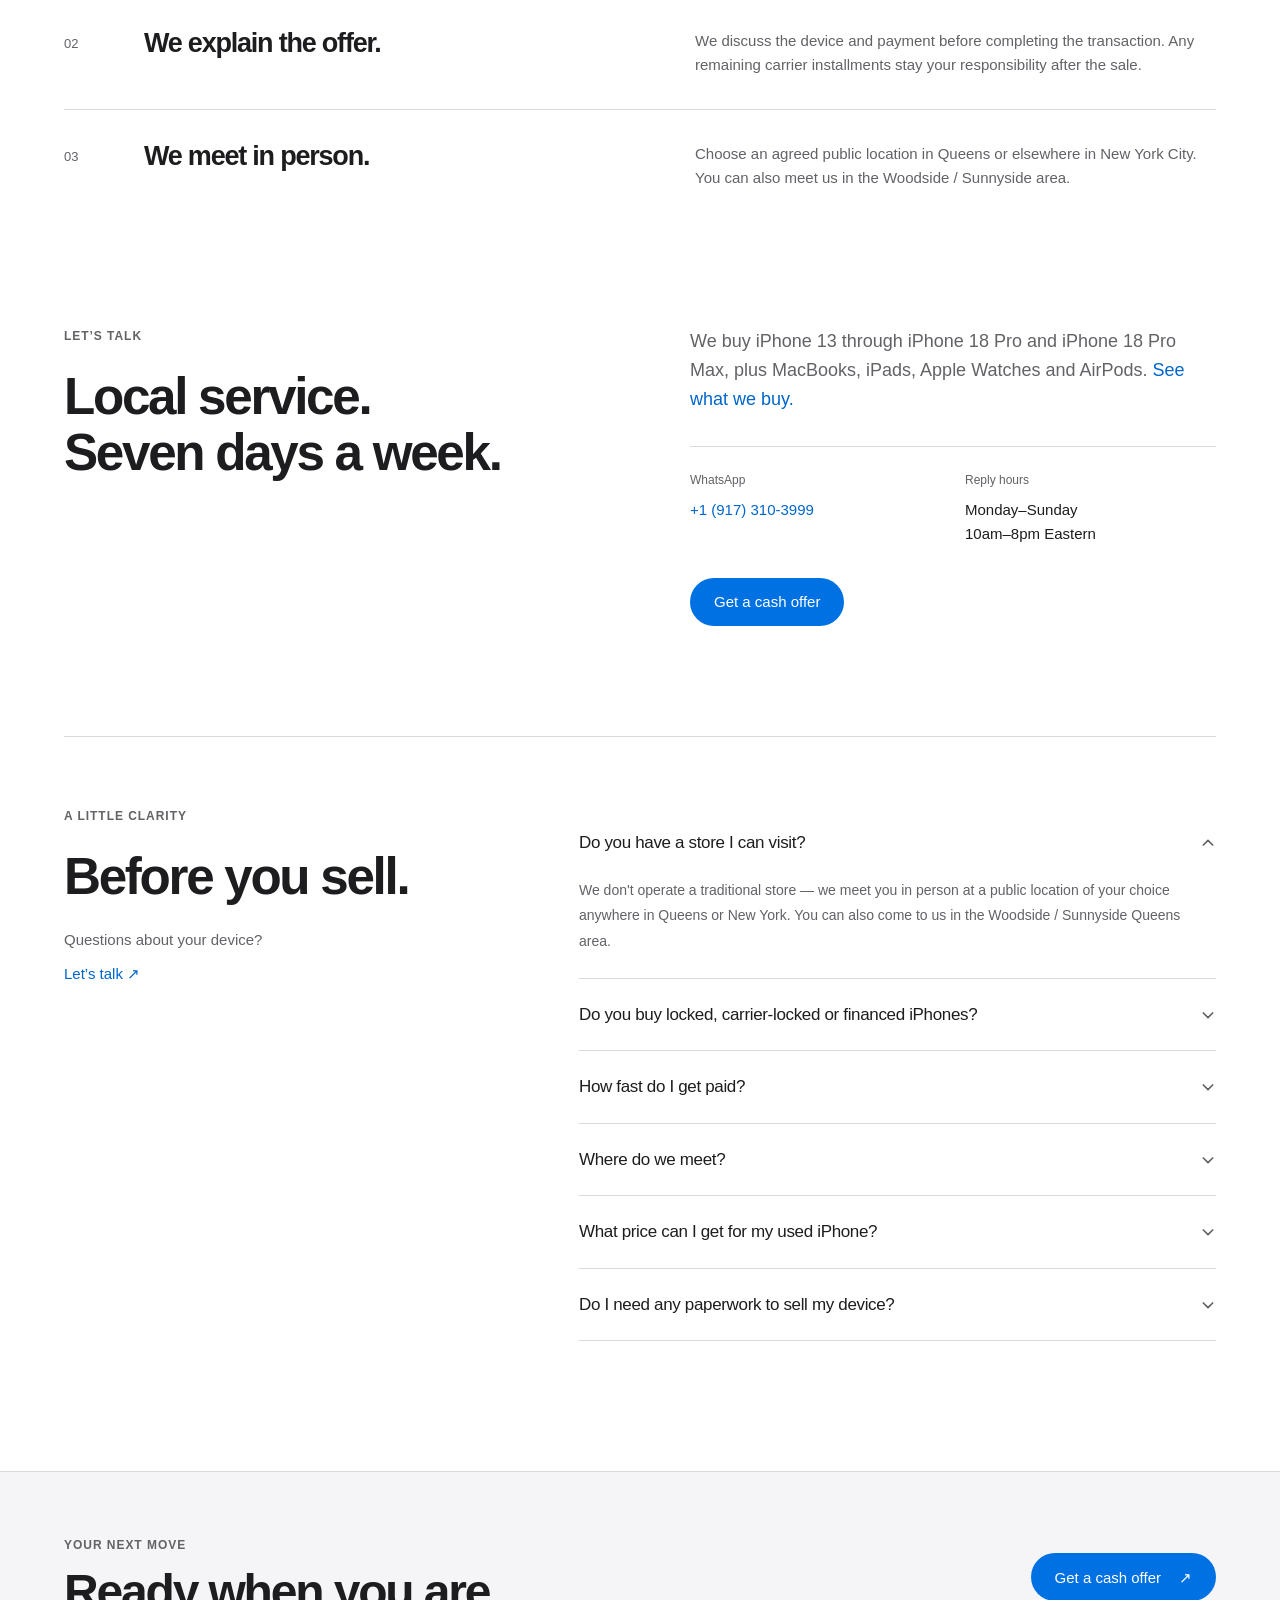
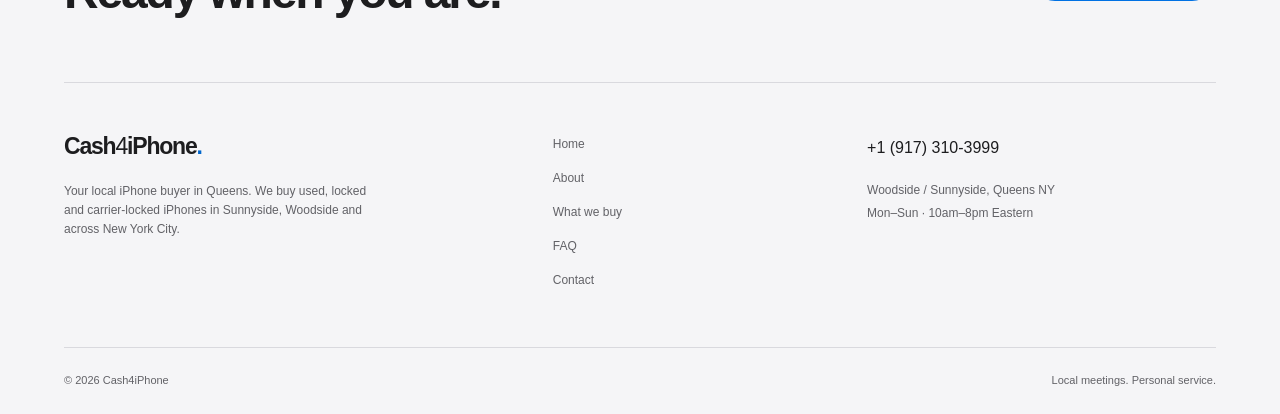
==== commit 6bd33c9a: "Add files via upload" ====
--- a/index.html
+++ b/index.html
@@ -3,159 +3,99 @@
 <head>
   <meta charset="UTF-8"/>
   <meta name="viewport" content="width=device-width,initial-scale=1.0"/>
-  <title>Cash4iPhone — Sell Your iPhone for Cash in Queens, NY | Cash for Apple Devices</title>
-  <meta name="description" content="Sell your new, used or carrier-locked iPhone for cash in Queens, Sunnyside, Woodside and NYC. Request an offer and arrange an in-person meeting with Cash4iPhone."/>
-  <meta name="keywords" content="cash for iPhone Queens NY, sell iPhone for cash New York, cash4phone Queens, cash for iphone NYC, iPhone buyer Queens NY, sell used iPhone NYC, locked iPhone buyer Queens, carrier locked iPhone buyer New York, sell iPhone same day cash Queens, cash4iphone, buy my iPhone Queens NY, sell iPhone Sunnyside Queens, cash for phones NYC, iPhone cash buyer near me New York"/>
-  <link rel="canonical" href="https://cash4iphone.net/"/>
-
-  <meta property="og:title" content="Cash4iPhone — Sell Your iPhone for Cash | Queens & NYC"/>
-  <meta property="og:description" content="Sell your iPhone for cash in Queens and NYC. Request an offer and arrange a convenient in-person meeting."/>
-  <meta property="og:type" content="website"/>
-  <meta property="og:url" content="https://cash4iphone.net/"/>
-  <meta property="og:locale" content="en_US"/>
-  <meta property="og:image" content="https://cash4iphone.net/assets/images/iphone-18-lineup.webp"/>
-  <meta property="og:site_name" content="Cash4iPhone"/>
-
-  <script type="application/ld+json">
-  {
-    "@context": "https://schema.org",
-    "@type": "LocalBusiness",
-    "name": "Cash4iPhone",
-    "alternateName": "Cash 4 iPhone",
-    "description": "Cash4iPhone is a cash for iPhone buyer in Queens. We pay instant cash for used iPhones, locked iPhones, and carrier-locked iPhones in Sunnyside, Woodside, and all of New York City.",
-    "url": "https://cash4iphone.net",
-    "telephone": "+19173103999",
-    "address": {
-      "@type": "PostalAddress",
-      "addressLocality": "Woodside",
-      "addressRegion": "NY",
-      "postalCode": "11377",
-      "addressCountry": "US"
-    },
-    "areaServed": [
-      {"@type": "City", "name": "New York"},
-      {"@type": "Neighborhood", "name": "Queens"},
-      {"@type": "Neighborhood", "name": "Sunnyside"},
-      {"@type": "Neighborhood", "name": "Woodside"}
-    ],
-    "openingHoursSpecification": {
-      "@type": "OpeningHoursSpecification",
-      "dayOfWeek": ["Monday","Tuesday","Wednesday","Thursday","Friday","Saturday","Sunday"],
-      "opens": "10:00",
-      "closes": "20:00"
-    },
-    "priceRange": "$$",
-    "sameAs": ["https://wa.me/19173103999"]
-  }
-  </script>
-
+  <title>About Cash4iPhone | iPhone Cash Buyer in Queens & NYC</title>
+  <meta name="description" content="Cash4iPhone — Queens trusted iPhone buyer. We pay instant cash for used, locked & carrier-locked iPhones in Sunnyside, Woodside & all of NYC. Fast, safe, in-person."/>
+  <meta name="keywords" content="Cash4iPhone about, cash for iPhone Queens NY, cash4phone Queens, sell iPhone Queens NYC, iPhone buyer Sunnyside Queens, used iPhone buyer New York, locked iPhone buyer Queens, cash for iphone near me Queens"/>
+  <link rel="canonical" href="https://cash4iphone.net/about/"/>
+  <script src="/theme.js"></script>
+  <link rel="stylesheet" href="/style.css"/>
+    <!-- Favicon -->
   <link rel="icon" href="/favicon.ico" sizes="48x48"/>
   <link rel="icon" type="image/png" sizes="32x32" href="/favicon-32x32.png"/>
   <link rel="icon" type="image/png" sizes="16x16" href="/favicon-16x16.png"/>
   <link rel="apple-touch-icon" href="/apple-touch-icon.png"/>
   <link rel="manifest" href="/site.webmanifest"/>
+  <meta name="msapplication-TileColor" content="#0a1628"/>
   <meta name="theme-color" content="#ffffff"/>
-  <script src="/theme.js"></script>
-  <link rel="stylesheet" href="style.css"/>
-
 
 <noscript><style>.hamburger{display:none!important}.mobile-menu{display:flex!important;position:static!important;flex-wrap:wrap}header nav{display:none!important}</style></noscript>
 </head>
-<body class="home-page">
+<body class="about-page">
 <a class="skip-link" href="#main">Skip to content</a>
-
 <header>
   <a href="/" class="logo" aria-label="Cash4iPhone home"><span class="brand-name">Cash<span>4</span>iPhone<span class="brand-period">.</span></span></a>
   <nav aria-label="Main navigation">
-    <a href="/">Home</a>
-    <a href="/about/">About</a>
-    <a href="/products/">What We Buy</a>
-    <a href="#faq">FAQ</a>
-    <a href="/contact-us/" class="cta-nav">Get a cash offer</a>
+    <a href="/">Home</a><a href="/about/">About</a><a href="/products/">What We Buy</a><a href="#faq">FAQ</a><a href="/contact-us/" class="cta-nav">Get a cash offer</a>
   </nav>
   <div class="header-tools"><button type="button" class="theme-toggle" aria-label="Switch to dark mode" aria-pressed="false"><svg class="theme-moon" viewBox="0 0 24 24" fill="none" stroke="currentColor" stroke-width="1.6" stroke-linecap="round" stroke-linejoin="round" aria-hidden="true"><path d="M20.9 13A9 9 0 0 1 11 3.1 9 9 0 1 0 20.9 13Z"/></svg><svg class="theme-sun" viewBox="0 0 24 24" fill="none" stroke="currentColor" stroke-width="1.6" stroke-linecap="round" aria-hidden="true"><circle cx="12" cy="12" r="4"/><path d="M12 2v2m0 16v2M2 12h2m16 0h2M4.93 4.93l1.42 1.42m11.3 11.3 1.42 1.42m0-14.14-1.42 1.42M6.35 17.65l-1.42 1.42"/></svg></button><button class="hamburger" aria-label="Open menu" aria-expanded="false" aria-controls="mobile-menu"><span></span><span></span><span></span></button></div>
 </header>
 <div class="mobile-menu" id="mobile-menu">
-  <a href="/">Home</a>
-  <a href="/about/">About</a>
-  <a href="/products/">What We Buy</a>
-  <a href="#faq">FAQ</a>
-  <a href="/contact-us/" class="cta-nav">Get a cash offer</a>
+  <a href="/">Home</a><a href="/about/">About</a><a href="/products/">What We Buy</a><a href="#faq">FAQ</a><a href="/contact-us/" class="cta-nav">Get a cash offer</a>
 </div>
 
 <main id="main">
-
-<section class="home-hero"><div class="hero-intro"><p class="eyebrow">Cash for Apple devices · Queens & NYC</p><h1>Sell your iPhone.</h1><p class="hero-subtitle">Get a cash offer for your device.<br>Meet locally in Queens or NYC.</p><div class="hero-actions"><a href="/contact-us/" class="btn btn-primary">Get a cash offer</a><a href="https://wa.me/19173103999" class="text-link">Chat on WhatsApp <span aria-hidden="true">↗</span></a></div></div><div class="hero-stage section-inner"><div class="stage-note"><span class="small-label">Your device</span><p>New. Used.<br>Even carrier-locked.</p></div><img src="/assets/images/iphone-18-cutout.png" alt="iPhone 18 Pro Max and iPhone 18 Pro — sell your iPhone to Cash4iPhone" width="1085" height="1449" fetchpriority="high" loading="eager"><div class="stage-note"><span class="small-label">Your neighborhood</span><p>Meet in Queens.<br>Get paid in person.</p></div></div></section>
-<div class="service-strip"><div class="section-inner"><p>Based in Woodside & Sunnyside</p><p>Buying across New York City</p><p>Every day, 10am–8pm Eastern</p></div></div>
-<section class="device-discovery section-inner"><div class="section-heading"><div><p class="eyebrow">What we buy</p><h2 class="section-title">There’s value in<br>what you have.</h2></div><a href="/products/" class="text-link">Explore all devices <span aria-hidden="true">↗</span></a></div><div class="category-collection"><a class="category-tile" href="/products/#iphones"><div class="category-image"><img src="/assets/images/iphone-18-cutout.png" alt="iPhone" width="1085" height="1449" loading="lazy"></div><div class="category-title"><h3>iPhone</h3><span aria-hidden="true">↗</span></div><p>New, used & carrier-locked</p></a><a class="category-tile" href="/products/#macbooks"><div class="category-image"><img src="/assets/images/macbook-web.webp" alt="MacBook" width="800" height="800" loading="lazy"></div><div class="category-title"><h3>MacBook</h3><span aria-hidden="true">↗</span></div><p>Air & Pro</p></a><a class="category-tile" href="/products/#ipads"><div class="category-image"><img src="/assets/images/ipadpro-web.webp" alt="iPad" width="800" height="800" loading="lazy"></div><div class="category-title"><h3>iPad</h3><span aria-hidden="true">↗</span></div><p>iPad, Air & Pro</p></a><a class="category-tile" href="/products/#watches"><div class="category-image"><img src="/assets/images/watch-ultra-4-cutout.png" alt="Apple Watch" width="1254" height="1254" loading="lazy"></div><div class="category-title"><h3>Apple Watch</h3><span aria-hidden="true">↗</span></div><p>Series & Ultra</p></a><a class="category-tile" href="/products/#airpods"><div class="category-image"><img class="image-light" src="/assets/images/airpods-5.webp" alt="AirPods" width="653" height="653" loading="lazy"><img class="image-dark" src="/assets/images/airpods-5-dark.png" alt="AirPods 5 with their charging case" width="1254" height="1254" loading="lazy"></div><div class="category-title"><h3>AirPods</h3><span aria-hidden="true">↗</span></div><p>AirPods, Pro & Max</p></a></div></section>
-<section class="offer-feature"><div class="section-inner"><div class="offer-feature-heading"><p class="eyebrow">An offer for your device</p><h2>A cash offer.<br>Based on your device.</h2><p>A sealed box. A cracked screen. A carrier lock.<br>Tell us about yours, and we’ll take a look.</p><a class="btn btn-white" href="/contact-us/">Tell us what you have <span aria-hidden="true">↗</span></a></div><div class="offer-factors"><div><span>01</span><h3>The model.</h3><p>Which device, generation and storage size?</p></div><div><span>02</span><h3>The condition.</h3><p>What works well, and what needs attention?</p></div><div><span>03</span><h3>The details.</h3><p>Carrier status, battery health and a few photos.</p></div></div></div></section>
-<section class="journey section-inner" id="how-it-works"><div class="section-heading"><div><p class="eyebrow">From your phone to your payment</p><h2 class="section-title">Simple. From the start.</h2></div><a href="/contact-us/" class="text-link">Start your inquiry <span aria-hidden="true">↗</span></a></div><ol class="process-inline"><li><span>01 / Share</span><h3>A few details.</h3><p>Use the form or WhatsApp. Send your model, storage, condition and carrier status so we can discuss an offer.</p></li><li><span>02 / Meet</span><h3>A place that works.</h3><p>Arrange a public meeting in Woodside, Sunnyside, Queens or elsewhere in NYC. A bank lobby or café works well.</p></li><li><span>03 / Get paid</span><h3>A clear agreement.</h3><p>We inspect the device together, confirm the offer and pay cash when the sale is agreed.</p></li></ol><details class="seller-terms"><summary>What to know before selling a financed device</summary><p>We purchase your device only. Any remaining monthly installments on a financed phone are your sole responsibility, and we are not liable for payments owed to your carrier. Devices sold to us must not be reported as lost or stolen after the transaction in an attempt to file an insurance claim. Doing so is illegal. Any device reported as lost or stolen will be blocked and blacklisted, rendering it unusable.</p></details></section>
-<!-- FAQ -->
-<div class="section-inner" style="padding-bottom: 80px;">
+<section class="about-masthead section-inner"><p class="eyebrow">About Cash4iPhone</p><h1>Based in Queens.<br><span>Built around you.</span></h1><div class="about-lead"><p>We buy the devices you’re ready to move on from.</p><p>Cash4iPhone is a local cash buying service for iPhones and Apple devices in Woodside, Sunnyside and across New York City.</p></div></section>
+<section class="local-feature"><div class="section-inner"><div class="local-type" aria-hidden="true"><span>New York.</span><strong>Queens.</strong><span>Woodside / Sunnyside</span></div><div class="local-copy"><p class="eyebrow">Our way of doing things</p><h2>A local meeting.<br>A real conversation.</h2><p>We buy devices from customers. We don’t operate a retail store. Instead, we arrange an in-person meeting at a convenient public location, like a bank lobby or café.</p><p>Tell us what you have, ask your questions and agree on a place to meet. We assess the device with you before confirming the offer.</p><a href="/contact-us/" class="text-link">Arrange a conversation <span aria-hidden="true">↗</span></a></div></div></section>
+<section class="about-principles section-inner"><div class="section-heading"><div><p class="eyebrow">What you can expect</p><h2 class="section-title">Personal service.<br>Practical details.</h2></div><p>One phone or several devices. We start by understanding what you want to sell.</p></div><div class="principle-list"><article><span>01</span><h3>We look at your device.</h3><p>Model, storage and condition all matter. New, used, damaged, locked or carrier-locked — share the details so we can assess eligibility and value.</p></article><article><span>02</span><h3>We explain the offer.</h3><p>We discuss the device and payment before completing the transaction. Any remaining carrier installments stay your responsibility after the sale.</p></article><article><span>03</span><h3>We meet in person.</h3><p>Choose an agreed public location in Queens or elsewhere in New York City. You can also meet us in the Woodside / Sunnyside area.</p></article></div></section>
+<section class="about-contact section-inner"><div><p class="eyebrow">Let’s talk</p><h2 class="section-title">Local service.<br>Seven days a week.</h2></div><div><p>We buy iPhone 13 through iPhone 18 Pro and iPhone 18 Pro Max, plus MacBooks, iPads, Apple Watches and AirPods. <a href="/products/">See what we buy.</a></p><dl class="business-details"><div><dt>WhatsApp</dt><dd><a href="https://wa.me/19173103999">+1 (917) 310-3999</a></dd></div><div><dt>Reply hours</dt><dd>Monday–Sunday<br>10am–8pm Eastern</dd></div></dl><a href="/contact-us/" class="btn btn-primary">Get a cash offer</a></div></section>
+<!-- FAQ Section -->
+<div class="section-inner" style="padding-bottom:60px;">
   <div class="text-block">
-    <div id="faq" class="faq-section">
-      <div class="faq-heading"><p class="eyebrow">A little clarity</p><h2 class="section-title">Before you sell.</h2><p>Questions about your device?<br><a href="/contact-us/">Let’s talk <span aria-hidden="true">↗</span></a></p></div>
-      <div class="faq-accordion">
-        <div class="faq-item open">
-          <button class="faq-question">
-            <span>Do you have a store I can visit?</span>
-            <svg class="faq-chevron" fill="none" stroke="currentColor" viewBox="0 0 24 24"><path stroke-linecap="round" stroke-linejoin="round" stroke-width="2.5" d="M19 9l-7 7-7-7"/></svg>
-          </button>
-          <div class="faq-answer"><p>No storefront. We meet you wherever is convenient — a bank lobby, a McDonald's, a café, outside your apartment. Anywhere in Queens or New York City works.</p></div>
-        </div>
-        <div class="faq-item">
-          <button class="faq-question">
-            <span>Do you buy locked or carrier-locked iPhones?</span>
-            <svg class="faq-chevron" fill="none" stroke="currentColor" viewBox="0 0 24 24"><path stroke-linecap="round" stroke-linejoin="round" stroke-width="2.5" d="M19 9l-7 7-7-7"/></svg>
-          </button>
-          <div class="faq-answer"><p>Yes. Locked, carrier-locked, financed — we buy what other places won't. For financed devices, you're still responsible for paying off the remaining balance with the carrier, but we can still buy it from you.</p></div>
-        </div>
-        <div class="faq-item">
-          <button class="faq-question">
-            <span>How fast do I get paid?</span>
-            <svg class="faq-chevron" fill="none" stroke="currentColor" viewBox="0 0 24 24"><path stroke-linecap="round" stroke-linejoin="round" stroke-width="2.5" d="M19 9l-7 7-7-7"/></svg>
-          </button>
-          <div class="faq-answer"><p>Right when we meet. Cash in hand after we check the device. No bank transfers, no waiting period.</p></div>
-        </div>
-        <div class="faq-item">
-          <button class="faq-question">
-            <span>How do you price used iPhones?</span>
-            <svg class="faq-chevron" fill="none" stroke="currentColor" viewBox="0 0 24 24"><path stroke-linecap="round" stroke-linejoin="round" stroke-width="2.5" d="M19 9l-7 7-7-7"/></svg>
-          </button>
-          <div class="faq-answer"><p>Based on model, storage size, and condition. For used phones we give an estimate upfront — exact price confirmed when we see the device. Brand new sealed phones get an exact quote immediately. Send us a WhatsApp with the details.</p></div>
-        </div>
-        <div class="faq-item">
-          <button class="faq-question">
-            <span>Do I need ID or paperwork?</span>
-            <svg class="faq-chevron" fill="none" stroke="currentColor" viewBox="0 0 24 24"><path stroke-linecap="round" stroke-linejoin="round" stroke-width="2.5" d="M19 9l-7 7-7-7"/></svg>
-          </button>
-          <div class="faq-answer"><p>No paperwork, no ID. Just make sure the device is yours to sell.</p></div>
-        </div>
-        <div class="faq-item">
-          <button class="faq-question">
-            <span>What are your hours?</span>
-            <svg class="faq-chevron" fill="none" stroke="currentColor" viewBox="0 0 24 24"><path stroke-linecap="round" stroke-linejoin="round" stroke-width="2.5" d="M19 9l-7 7-7-7"/></svg>
-          </button>
-          <div class="faq-answer"><p>Monday through Sunday, 10am to 8pm Eastern. Message us outside those hours and we'll get back to you when we're back online.</p></div>
-        </div>
+  <div id="faq" class="faq-section">
+    
+    <div class="faq-heading"><p class="eyebrow">A little clarity</p><h2 class="section-title">Before you sell.</h2><p>Questions about your device?<br><a href="/contact-us/">Let’s talk <span aria-hidden="true">↗</span></a></p></div>
+    
+    <div class="faq-accordion">
+      <div class="faq-item open">
+        <button class="faq-question">
+          <span>Do you have a store I can visit?</span>
+          <svg class="faq-chevron" fill="none" stroke="currentColor" viewBox="0 0 24 24"><path stroke-linecap="round" stroke-linejoin="round" stroke-width="2.5" d="M19 9l-7 7-7-7"/></svg>
+        </button>
+        <div class="faq-answer"><p>We don't operate a traditional store — we meet you in person at a public location of your choice anywhere in Queens or New York. You can also come to us in the Woodside / Sunnyside Queens area.</p></div>
+      </div>
+      <div class="faq-item">
+        <button class="faq-question">
+          <span>Do you buy locked, carrier-locked or financed iPhones?</span>
+          <svg class="faq-chevron" fill="none" stroke="currentColor" viewBox="0 0 24 24"><path stroke-linecap="round" stroke-linejoin="round" stroke-width="2.5" d="M19 9l-7 7-7-7"/></svg>
+        </button>
+        <div class="faq-answer"><p>Yes! We buy carrier-locked iPhones, locked and financed iPhones that other buyers won't touch. For financed devices — we can buy them, but paying the remaining monthly installments to the carrier remains your responsibility. Contact us via WhatsApp for a quote.</p></div>
+      </div>
+      <div class="faq-item">
+        <button class="faq-question">
+          <span>How fast do I get paid?</span>
+          <svg class="faq-chevron" fill="none" stroke="currentColor" viewBox="0 0 24 24"><path stroke-linecap="round" stroke-linejoin="round" stroke-width="2.5" d="M19 9l-7 7-7-7"/></svg>
+        </button>
+        <div class="faq-answer"><p>Instantly — cash in hand the moment we meet and inspect your device. No waiting, no bank transfers, no delays.</p></div>
+      </div>
+      <div class="faq-item">
+        <button class="faq-question">
+          <span>Where do we meet?</span>
+          <svg class="faq-chevron" fill="none" stroke="currentColor" viewBox="0 0 24 24"><path stroke-linecap="round" stroke-linejoin="round" stroke-width="2.5" d="M19 9l-7 7-7-7"/></svg>
+        </button>
+        <div class="faq-answer"><p>Anywhere safe and public works — a bank lobby, McDonald's, Starbucks, or any spot in Queens, Sunnyside, or New York City. We come to you.</p></div>
+      </div>
+      <div class="faq-item">
+        <button class="faq-question">
+          <span>What price can I get for my used iPhone?</span>
+          <svg class="faq-chevron" fill="none" stroke="currentColor" viewBox="0 0 24 24"><path stroke-linecap="round" stroke-linejoin="round" stroke-width="2.5" d="M19 9l-7 7-7-7"/></svg>
+        </button>
+        <div class="faq-answer"><p>For used phones we give an approximate price based on model, condition, and storage. For brand new unused phones we can give you an exact price. WhatsApp us with your device details for a fast quote.</p></div>
+      </div>
+      <div class="faq-item">
+        <button class="faq-question">
+          <span>Do I need any paperwork to sell my device?</span>
+          <svg class="faq-chevron" fill="none" stroke="currentColor" viewBox="0 0 24 24"><path stroke-linecap="round" stroke-linejoin="round" stroke-width="2.5" d="M19 9l-7 7-7-7"/></svg>
+        </button>
+        <div class="faq-answer"><p>No paperwork or ID needed — just make sure it's your own device.</p></div>
       </div>
     </div>
-
-    <div class="local-editorial">
-      <h2 class="section-title">Sell your iPhone in Queens, New York</h2>
-      <p>Cash4iPhone is a Queens-based iPhone buyer serving Sunnyside, Woodside, Jackson Heights, and all of New York City. We buy used iPhones, carrier-locked iPhones, and locked iPhones — models iPhone 13 through iPhone 18 Pro and iPhone 18 Pro Max. We meet you in person at any public location you choose and pay cash on the spot.</p>
-      <p>If you've been searching for where to sell your iPhone for cash in Queens or New York, reach out via WhatsApp at +1 (917) 310-3999 or use the contact form.</p>
-    </div>
+  </div>
   </div>
 </div>
-
 </main>
-
-
 
 <footer><div class="section-inner"><div class="footer-invitation"><div><p class="eyebrow">Your next move</p><h2>Ready when you are.</h2></div><a href="/contact-us/" class="btn btn-primary">Get a cash offer <span aria-hidden="true">↗</span></a></div><div class="footer-content"><div class="footer-brand"><a href="/" class="logo" aria-label="Cash4iPhone home"><span class="brand-name">Cash<span>4</span>iPhone<span class="brand-period">.</span></span></a><p>Your local iPhone buyer in Queens. We buy used, locked and carrier-locked iPhones in Sunnyside, Woodside and across New York City.</p></div><nav aria-label="Footer navigation"><a href="/">Home</a><a href="/about/">About</a><a href="/products/">What we buy</a><a href="#faq">FAQ</a><a href="/contact-us/">Contact</a></nav><div class="footer-contact"><a href="https://wa.me/19173103999">+1 (917) 310-3999</a><p>Woodside / Sunnyside, Queens NY<br>Mon–Sun · 10am–8pm Eastern</p></div></div><div class="footer-bottom"><span>© 2026 Cash4iPhone</span><span>Local meetings. Personal service.</span></div></div></footer>
 
-
-<script src="script.js"></script>
+<script src="/script.js"></script>
 </body>
 </html>
--- a/style.css
+++ b/style.css
@@ -11,7 +11,7 @@
 /* Device catalogue: open alternating rows, no retail checkout. */
 .page-intro{padding-block:90px 64px}.display-title{font-size:clamp(48px,6vw,84px)}.display-title span{color:var(--muted)}.page-intro .section-subtitle{margin-top:28px}.category-nav{display:flex;gap:40px;border-bottom:1px solid var(--line);padding-bottom:24px;overflow-x:auto}.category-nav a{font-size:14px;color:var(--text);min-height:44px;display:flex;align-items:center;white-space:nowrap}.device-row{display:grid;grid-template-columns:1fr 1fr;gap:100px;align-items:center;padding:70px 0;border-bottom:1px solid var(--line)}.device-row:nth-child(even) .device-photo{order:2}.device-photo{height:420px;background:var(--photo);border-radius:22px;padding:44px;display:flex;align-items:center;justify-content:center}.device-photo img{width:100%;height:100%;object-fit:contain;mix-blend-mode:normal}.device-copy h2{font-size:54px;margin-bottom:24px}.device-copy>p{font-size:17px;color:var(--muted);line-height:1.65}.device-details{margin:28px 0;font-size:13px!important;padding-top:22px;border-top:1px solid var(--line)}.device-details strong{display:block;color:var(--text);font-weight:500;margin-bottom:8px}.other-devices{display:flex;justify-content:space-between;align-items:center;gap:48px;padding:48px 0 72px}.other-devices h2{font-size:30px;margin-bottom:14px}.other-devices p{font-size:15px;color:var(--muted);max-width:620px}.other-devices .text-link{flex-shrink:0}.model-section{background:var(--surface);padding-block:90px}.model-grid{display:grid;grid-template-columns:repeat(3,1fr);gap:36px}.model-card{display:flex;flex-direction:column;align-items:flex-start}.model-card img{width:100%;height:300px;object-fit:contain;background:var(--photo);border-radius:18px;margin-bottom:28px}.model-card .model-portrait{background:#000}.model-card h3{font-size:28px}.model-card p{font-size:15px;color:var(--muted);margin:16px 0 20px}.model-card .availability{font-size:12px;margin:12px 0 0}.model-card a{margin-top:auto;min-height:44px;display:flex;align-items:center;font-size:14px}.model-source{margin-top:38px;font-size:12px;color:var(--muted);max-width:860px}.buying-guide{padding-block:100px}.buying-guide>.btn{margin-top:36px}
 /* About: a typographic local-service editorial. */
-.about-masthead{padding-block:92px 80px}.about-masthead h1{font-size:clamp(54px,7vw,96px);line-height:1.02}.about-masthead h1>span{color:var(--muted)}.about-lead{display:grid;grid-template-columns:1fr 1fr;gap:100px;margin-top:50px}.about-lead>p:first-child{font-size:27px;line-height:1.35;max-width:390px;letter-spacing:-.025em}.about-lead>p:last-child{font-size:17px;color:var(--muted)}.local-feature{background:var(--surface);padding-block:80px}.local-feature>.section-inner{display:grid;grid-template-columns:1fr 1fr;gap:100px;align-items:center}.local-type{height:420px;background:var(--local-bg);color:var(--local-ink);border-radius:3px;padding:48px 34px;display:flex;flex-direction:column;justify-content:center;letter-spacing:-.06em}.local-type>span:first-child{font-size:44px;line-height:1.2}.local-type strong{font-size:clamp(54px,6.3vw,88px);font-weight:600;line-height:1.2}.local-type>span:last-child{font-size:12px;letter-spacing:.04em;margin-top:68px;text-transform:uppercase}.local-copy h2{font-size:40px;margin-bottom:24px}.local-copy>p:not(.eyebrow){font-size:16px;color:var(--muted);margin-bottom:20px}.about-principles{padding-block:105px}.principle-list article{display:grid;grid-template-columns:50px 1fr 1fr;gap:30px;border-top:1px solid var(--line);padding-block:32px}.principle-list article>span{font-size:13px;color:var(--muted);padding-top:5px}.principle-list h3{font-size:27px}.principle-list p{color:var(--muted);font-size:15px}.about-contact{display:grid;grid-template-columns:1fr 1fr;gap:100px;padding-bottom:110px}.about-contact>div>p:not(.eyebrow){color:var(--muted);font-size:18px}.business-details{display:grid;grid-template-columns:1fr 1fr;gap:24px;margin-block:32px;padding-top:24px;border-top:1px solid var(--line)}.business-details dt,.contact-facts dt{font-size:12px;color:var(--muted);margin-bottom:8px}.business-details dd,.contact-facts dd{margin:0;font-size:15px}
+.about-masthead{padding-block:92px 80px}.about-masthead h1{font-size:clamp(54px,7vw,96px);line-height:1.02}.about-masthead h1>span{color:var(--muted)}.about-lead{display:grid;grid-template-columns:1fr 1fr;gap:100px;margin-top:50px}.about-lead>p:first-child{font-size:27px;line-height:1.35;max-width:390px;letter-spacing:-.025em}.about-lead>p:last-child{font-size:17px;color:var(--muted)}.local-feature{background:var(--surface);padding-block:80px}.local-feature>.section-inner{display:grid;grid-template-columns:1fr 1fr;gap:100px;align-items:center}.local-type{height:420px;background:transparent;color:var(--text);border-radius:0;padding:48px 0;display:flex;flex-direction:column;justify-content:center;letter-spacing:-.06em}.local-type>span:first-child{font-size:44px;line-height:1.2}.local-type strong{font-size:clamp(54px,6.3vw,88px);font-weight:600;line-height:1.2}.local-type>span:last-child{font-size:12px;letter-spacing:.04em;margin-top:68px;text-transform:uppercase}.local-copy h2{font-size:40px;margin-bottom:24px}.local-copy>p:not(.eyebrow){font-size:16px;color:var(--muted);margin-bottom:20px}.about-principles{padding-block:105px}.principle-list article{display:grid;grid-template-columns:50px 1fr 1fr;gap:30px;border-top:1px solid var(--line);padding-block:32px}.principle-list article>span{font-size:13px;color:var(--muted);padding-top:5px}.principle-list h3{font-size:27px}.principle-list p{color:var(--muted);font-size:15px}.about-contact{display:grid;grid-template-columns:1fr 1fr;gap:100px;padding-bottom:110px}.about-contact>div>p:not(.eyebrow){color:var(--muted);font-size:18px}.business-details{display:grid;grid-template-columns:1fr 1fr;gap:24px;margin-block:32px;padding-top:24px;border-top:1px solid var(--line)}.business-details dt,.contact-facts dt{font-size:12px;color:var(--muted);margin-bottom:8px}.business-details dd,.contact-facts dd{margin:0;font-size:15px}
 /* Contact: two clear form groups beside a quiet, persistent introduction. */
 .contact-layout{display:grid;grid-template-columns:1fr 1.2fr;gap:100px;align-items:start;padding-block:80px 100px}.contact-intro{position:sticky;top:120px}.contact-intro h1{font-size:clamp(52px,5.6vw,78px);line-height:1.02}.contact-intro h1 span{color:var(--muted)}.contact-lead{color:var(--muted);font-size:18px;max-width:350px;margin-block:28px 16px}.contact-intro .text-link{font-size:14px}.contact-facts{margin-top:42px;display:grid;gap:24px}.contact-facts>div{border-top:1px solid var(--line);padding-top:18px}.contact-form-card{min-width:0;padding:36px;background:var(--surface);border-radius:22px}.contact-hours-note{font-size:12px;color:var(--muted);margin-bottom:10px}.form-title{font-size:28px}.form-description{font-size:14px;color:var(--muted);margin:12px 0 32px}fieldset{border:0;padding:0;min-width:0;margin:0 0 30px}legend{width:100%;font-size:17px;font-weight:600;padding:0 0 22px;letter-spacing:-.02em}legend span{font-size:11px;color:var(--muted);border:1px solid var(--line);border-radius:50%;display:inline-flex;justify-content:center;align-items:center;width:27px;height:27px;margin-right:10px}.form-row{display:grid;grid-template-columns:1fr 1fr;gap:18px}.form-group{display:flex;flex-direction:column;gap:8px;margin-bottom:20px}.form-group label{font-size:13px;font-weight:500}.field-hint{font-size:11px;font-weight:400;color:var(--muted)}.field-tip{font-size:11px;color:var(--muted)}.form-group input,.form-group textarea,.form-group select{width:100%;min-height:48px;border:1px solid var(--field-line);border-radius:8px;background:var(--field);color:var(--text);font-size:16px;line-height:1.5;padding:12px}.form-group input::placeholder,.form-group textarea::placeholder{color:var(--muted);opacity:1}.form-group textarea{min-height:130px;resize:vertical}.form-error{background:var(--error-bg);color:var(--error);padding:18px;border-radius:10px;font-size:14px;margin-bottom:24px}.form-note{font-size:12px;color:var(--muted);margin-bottom:20px}.upload-area{position:relative;border:1px dashed var(--field-line);border-radius:10px;overflow:hidden}.upload-area:focus-within{outline:3px solid var(--blue);outline-offset:3px}.upload-area.drag-over{background:var(--field)}.upload-input{position:absolute;inset:0;width:100%;height:100%;max-height:200px;opacity:0;z-index:2;cursor:pointer}.upload-body{padding:28px 16px;text-align:center;display:flex;flex-direction:column;align-items:center;gap:10px;pointer-events:none}.upload-title{font-size:14px}.upload-sub{font-size:11px;color:var(--muted);max-width:250px}.upload-preview{display:flex;gap:12px;flex-wrap:wrap;padding:12px}.upload-preview:empty{display:none}.preview-thumb{position:relative;width:90px;height:90px;overflow:hidden;border-radius:8px}.preview-thumb img{width:100%;height:100%;object-fit:cover}.preview-remove{position:absolute;right:3px;top:3px;z-index:3;background:#1d1d1f;color:#fff;border:0;border-radius:50%;width:30px;height:30px;display:flex;align-items:center;justify-content:center}.upload-count{display:none;padding:0 12px 12px;font-size:12px;color:var(--blue)}.upload-count.visible{display:block}
 /* Shared questions and local search content retain their crawlable text. */
@@ -21,11 +21,19 @@
 /* Tablet */
 @media(max-width:1100px){.section-inner{padding-inline:36px}header{gap:22px;padding-inline:30px}header nav{gap:18px}.hero-stage{grid-template-columns:1fr 330px 1fr;gap:28px}.hero-stage>img{height:330px}.stage-note p{font-size:23px}.category-collection{gap:16px}.category-image{height:180px;padding:20px 12px}.category-title h3{font-size:19px}.offer-feature>.section-inner,.device-row,.local-feature>.section-inner,.about-lead,.about-contact{gap:60px}.contact-layout{gap:50px}.contact-form-card{padding:28px}.device-photo{height:360px}.footer-content{gap:36px}.model-grid{gap:24px}}
 /* Mobile: recompose each section instead of scaling the desktop down. */
-@media(max-width:768px){:root{--nav-h:64px}.section-inner{padding-inline:24px}header{padding-inline:20px;gap:12px}.brand-name{font-size:22px}header nav{display:none}.header-tools{margin-left:auto;gap:2px}.hamburger{display:flex}.mobile-menu.open{display:block}.section-title{font-size:38px}.section-heading{display:block;margin-bottom:32px}.section-heading>.text-link{margin-top:20px}.section-heading>p{margin-top:22px}.eyebrow{font-size:11px;margin-bottom:18px}.home-hero{padding-top:48px}.hero-intro h1{font-size:clamp(47px,8.5vw,66px);letter-spacing:-.055em}.hero-subtitle{font-size:19px;margin-top:20px}.hero-actions{gap:16px;margin-top:24px}.hero-actions .text-link{font-size:14px;gap:6px}.hero-actions .btn{font-size:14px;padding-inline:20px}.hero-stage{grid-template-columns:1fr 1fr;gap:24px;padding-top:30px;padding-bottom:30px}.hero-stage>img{grid-row:1;grid-column:1 / -1;height:300px;width:100%;max-width:340px;justify-self:center}.stage-note{padding:0;text-align:center!important}.stage-note .small-label{font-size:12px}.stage-note p{font-size:19px;margin-top:10px}.small-label{font-size:10px}.service-strip .section-inner{display:grid;grid-template-columns:1fr;gap:6px;text-align:center;padding-block:18px}.service-strip p{font-size:11px}.device-discovery{padding-block:64px}.category-collection{grid-template-columns:repeat(2,minmax(0,1fr));gap:28px 18px}.category-image{height:200px;padding:24px}.category-title{margin-top:16px}.category-title h3{font-size:21px}.category-tile>p{font-size:12px}.category-tile:last-child{grid-column:1 / -1;display:grid;grid-template-columns:1fr 1fr;gap:0 24px;align-items:center}.category-tile:last-child .category-image{grid-row:1 / 3}.category-tile:last-child .category-title{align-self:end;margin:0}.category-tile:last-child>p{align-self:start}.offer-feature{padding-block:64px}.offer-feature>.section-inner{grid-template-columns:1fr;gap:46px}.offer-feature h2{font-size:42px}.offer-feature-heading>p:not(.eyebrow){font-size:16px;margin-top:24px}.offer-feature .btn{margin-top:28px}.offer-factors h3{font-size:26px}.journey{padding-block:64px}.process-inline{grid-template-columns:1fr;gap:30px;margin-top:34px}.process-inline li>span{margin-bottom:18px}.process-inline h3{font-size:27px;margin-bottom:14px}.seller-terms{margin-top:30px}.page-intro{padding-block:54px 38px}.display-title{font-size:48px}.page-intro .section-subtitle{font-size:18px;margin-top:24px}.category-nav{gap:26px;padding-bottom:16px}.device-row{grid-template-columns:1fr;gap:30px;padding-block:42px}.device-row:nth-child(even) .device-photo{order:0}.device-photo{height:340px;padding:40px}.device-copy h2{font-size:40px;margin-bottom:18px}.device-copy>p{font-size:16px}.device-details{margin:22px 0}.other-devices{display:block;padding-block:36px 48px}.other-devices h2{font-size:28px}.other-devices .text-link{margin-top:18px}.model-section{padding-block:60px}.model-grid{grid-template-columns:1fr;gap:36px}.model-card{display:grid;grid-template-columns:135px 1fr;gap:0 22px;align-items:start}.model-card img{grid-column:1;grid-row:1 / 5;height:200px;margin:0}.model-card h3,.model-card p,.model-card a{grid-column:2}.model-card h3{font-size:25px}.model-card p{font-size:14px;margin:14px 0}.model-card a{line-height:1.5}.model-source{margin-top:28px}.buying-guide{padding-block:60px}.about-masthead{padding-block:56px}.about-masthead h1{font-size:clamp(46px,8.4vw,66px)}.about-lead{grid-template-columns:1fr;gap:22px;margin-top:32px}.about-lead>p:first-child{font-size:24px}.about-lead>p:last-child{font-size:16px}.local-feature{padding-block:48px}.local-feature>.section-inner{grid-template-columns:1fr;gap:36px}.local-type{height:300px;padding:32px}.local-type>span:first-child{font-size:36px}.local-type strong{font-size:70px}.local-type>span:last-child{margin-top:40px}.local-copy h2{font-size:36px}.about-principles{padding-block:64px}.principle-list article{grid-template-columns:28px 1fr;gap:14px 18px;padding-block:26px}.principle-list article>span{grid-row:1 / 3}.principle-list h3{font-size:25px}.principle-list p{grid-column:2}.about-contact{grid-template-columns:1fr;gap:30px;padding-bottom:60px}.about-contact>div>p:not(.eyebrow){font-size:17px}.business-details{gap:18px}.contact-layout{grid-template-columns:1fr;gap:36px;padding-block:52px 60px}.contact-intro{position:static}.contact-intro h1{font-size:55px}.contact-intro h1 br{display:none}.contact-intro h1 br::after{content:' '}.contact-lead{font-size:17px;margin-top:24px;max-width:500px}.contact-facts{grid-template-columns:1fr 1fr;gap:20px;margin-top:24px}.contact-facts dd{font-size:13px}.contact-form-card{padding:28px 24px}.form-title{font-size:28px}.faq-section{grid-template-columns:1fr;gap:20px;padding-block:48px}.faq-heading>p:last-child{margin-top:18px}.faq-question>span{font-size:16px}.faq-question{padding-block:20px}.local-editorial{grid-template-columns:1fr;gap:22px;padding-top:40px}.local-editorial h2{grid-row:auto;font-size:32px}.footer-invitation{align-items:flex-start;flex-direction:column;padding-block:44px;gap:24px}.footer-invitation h2{font-size:40px}.footer-content{grid-template-columns:1fr 1fr;gap:32px;padding-block:36px}.footer-brand{grid-column:1 / -1}.footer-brand p{max-width:400px}.footer-content nav a{min-height:32px}.footer-contact>a{font-size:14px}.footer-bottom{font-size:10px}.contact-us-page .footer-invitation{display:none}}
-@media(max-width:390px){.section-inner{padding-inline:20px}.hero-intro{padding-inline:16px}.hero-intro h1{font-size:45px}.hero-actions{gap:10px}.hero-actions .btn{padding-inline:16px;font-size:13px}.hero-actions .text-link{font-size:12px}.hero-stage>img{height:270px}.category-image{height:160px;padding:18px}.category-title h3{font-size:19px}.category-tile>p{font-size:11px}.section-title{font-size:34px}.offer-feature h2{font-size:37px}.display-title{font-size:42px}.device-photo{height:280px;padding:30px}.model-card{grid-template-columns:100px 1fr;gap:0 16px}.model-card img{height:160px}.model-card h3{font-size:22px}.model-card p{font-size:13px}.about-masthead h1{font-size:43px}.local-type{padding:24px;height:270px}.local-type strong{font-size:60px}.contact-intro h1{font-size:48px}.contact-form-card{padding:24px 18px}.form-row{grid-template-columns:1fr;gap:0}.form-title{font-size:26px}.contact-facts{grid-template-columns:1fr}.footer-content{gap:24px}.footer-contact>a{font-size:12px}}
+@media(max-width:768px){:root{--nav-h:64px}.section-inner{padding-inline:24px}header{padding-inline:20px;gap:12px}.brand-name{font-size:22px}header nav{display:none}.header-tools{margin-left:auto;gap:2px}.hamburger{display:flex}.mobile-menu.open{display:block}.section-title{font-size:38px}.section-heading{display:block;margin-bottom:32px}.section-heading>.text-link{margin-top:20px}.section-heading>p{margin-top:22px}.eyebrow{font-size:11px;margin-bottom:18px}.home-hero{padding-top:48px}.hero-intro h1{font-size:clamp(47px,8.5vw,66px);letter-spacing:-.055em}.hero-subtitle{font-size:19px;margin-top:20px}.hero-actions{gap:16px;margin-top:24px}.hero-actions .text-link{font-size:14px;gap:6px}.hero-actions .btn{font-size:14px;padding-inline:20px}.hero-stage{grid-template-columns:1fr 1fr;gap:24px;padding-top:30px;padding-bottom:30px}.hero-stage>img{grid-row:1;grid-column:1 / -1;height:300px;width:100%;max-width:340px;justify-self:center}.stage-note{padding:0;text-align:center!important}.stage-note .small-label{font-size:12px}.stage-note p{font-size:19px;margin-top:10px}.small-label{font-size:10px}.service-strip .section-inner{display:grid;grid-template-columns:1fr;gap:6px;text-align:center;padding-block:18px}.service-strip p{font-size:11px}.device-discovery{padding-block:64px}.category-collection{grid-template-columns:repeat(2,minmax(0,1fr));gap:28px 18px}.category-image{height:200px;padding:24px}.category-title{margin-top:16px}.category-title h3{font-size:21px}.category-tile>p{font-size:12px}.category-tile:last-child{grid-column:1 / -1;display:grid;grid-template-columns:1fr 1fr;gap:0 24px;align-items:center}.category-tile:last-child .category-image{grid-row:1 / 3}.category-tile:last-child .category-title{align-self:end;margin:0}.category-tile:last-child>p{align-self:start}.offer-feature{padding-block:64px}.offer-feature>.section-inner{grid-template-columns:1fr;gap:46px}.offer-feature h2{font-size:42px}.offer-feature-heading>p:not(.eyebrow){font-size:16px;margin-top:24px}.offer-feature .btn{margin-top:28px}.offer-factors h3{font-size:26px}.journey{padding-block:64px}.process-inline{grid-template-columns:1fr;gap:30px;margin-top:34px}.process-inline li>span{margin-bottom:18px}.process-inline h3{font-size:27px;margin-bottom:14px}.seller-terms{margin-top:30px}.page-intro{padding-block:54px 38px}.display-title{font-size:48px}.page-intro .section-subtitle{font-size:18px;margin-top:24px}.category-nav{gap:26px;padding-bottom:16px}.device-row{grid-template-columns:1fr;gap:30px;padding-block:42px}.device-row:nth-child(even) .device-photo{order:0}.device-photo{height:340px;padding:40px}.device-copy h2{font-size:40px;margin-bottom:18px}.device-copy>p{font-size:16px}.device-details{margin:22px 0}.other-devices{display:block;padding-block:36px 48px}.other-devices h2{font-size:28px}.other-devices .text-link{margin-top:18px}.model-section{padding-block:60px}.model-grid{grid-template-columns:1fr;gap:36px}.model-card{display:grid;grid-template-columns:135px 1fr;gap:0 22px;align-items:start}.model-card img{grid-column:1;grid-row:1 / 5;height:200px;margin:0}.model-card h3,.model-card p,.model-card a{grid-column:2}.model-card h3{font-size:25px}.model-card p{font-size:14px;margin:14px 0}.model-card a{line-height:1.5}.model-source{margin-top:28px}.buying-guide{padding-block:60px}.about-masthead{padding-block:56px}.about-masthead h1{font-size:clamp(46px,8.4vw,66px)}.about-lead{grid-template-columns:1fr;gap:22px;margin-top:32px}.about-lead>p:first-child{font-size:24px}.about-lead>p:last-child{font-size:16px}.local-feature{padding-block:48px}.local-feature>.section-inner{grid-template-columns:1fr;gap:36px}.local-type{height:auto;min-height:240px;padding:16px 0}.local-type>span:first-child{font-size:36px}.local-type strong{font-size:70px}.local-type>span:last-child{margin-top:40px}.local-copy h2{font-size:36px}.about-principles{padding-block:64px}.principle-list article{grid-template-columns:28px 1fr;gap:14px 18px;padding-block:26px}.principle-list article>span{grid-row:1 / 3}.principle-list h3{font-size:25px}.principle-list p{grid-column:2}.about-contact{grid-template-columns:1fr;gap:30px;padding-bottom:60px}.about-contact>div>p:not(.eyebrow){font-size:17px}.business-details{gap:18px}.contact-layout{grid-template-columns:1fr;gap:36px;padding-block:52px 60px}.contact-intro{position:static}.contact-intro h1{font-size:55px}.contact-intro h1 br{display:none}.contact-intro h1 br::after{content:' '}.contact-lead{font-size:17px;margin-top:24px;max-width:500px}.contact-facts{grid-template-columns:1fr 1fr;gap:20px;margin-top:24px}.contact-facts dd{font-size:13px}.contact-form-card{padding:28px 24px}.form-title{font-size:28px}.faq-section{grid-template-columns:1fr;gap:20px;padding-block:48px}.faq-heading>p:last-child{margin-top:18px}.faq-question>span{font-size:16px}.faq-question{padding-block:20px}.local-editorial{grid-template-columns:1fr;gap:22px;padding-top:40px}.local-editorial h2{grid-row:auto;font-size:32px}.footer-invitation{align-items:flex-start;flex-direction:column;padding-block:44px;gap:24px}.footer-invitation h2{font-size:40px}.footer-content{grid-template-columns:1fr 1fr;gap:32px;padding-block:36px}.footer-brand{grid-column:1 / -1}.footer-brand p{max-width:400px}.footer-content nav a{min-height:32px}.footer-contact>a{font-size:14px}.footer-bottom{font-size:10px}.contact-us-page .footer-invitation{display:none}}
+@media(max-width:390px){.section-inner{padding-inline:20px}.hero-intro{padding-inline:16px}.hero-intro h1{font-size:45px}.hero-actions{gap:10px}.hero-actions .btn{padding-inline:16px;font-size:13px}.hero-actions .text-link{font-size:12px}.hero-stage>img{height:270px}.category-image{height:160px;padding:18px}.category-title h3{font-size:19px}.category-tile>p{font-size:11px}.section-title{font-size:34px}.offer-feature h2{font-size:37px}.display-title{font-size:42px}.device-photo{height:280px;padding:30px}.model-card{grid-template-columns:100px 1fr;gap:0 16px}.model-card img{height:160px}.model-card h3{font-size:22px}.model-card p{font-size:13px}.about-masthead h1{font-size:43px}.local-type{padding:16px 0;height:auto;min-height:220px}.local-type strong{font-size:60px}.contact-intro h1{font-size:48px}.contact-form-card{padding:24px 18px}.form-row{grid-template-columns:1fr;gap:0}.form-title{font-size:26px}.contact-facts{grid-template-columns:1fr}.footer-content{gap:24px}.footer-contact>a{font-size:12px}}
 @media(prefers-reduced-motion:reduce){html{scroll-behavior:auto}*,*::before,*::after{transition:none!important;animation:none!important}}
 
 /* Theme-specific photography keeps white products intact without color filters. */
 img.image-dark{display:none}
 [data-theme="dark"] img.image-light{display:none}
 [data-theme="dark"] img.image-dark{display:block}
+
+/* OLED accents: true black for the product-led sections; charcoal retains depth elsewhere. */
+[data-theme="dark"] header,
+[data-theme="dark"] .mobile-menu,
+[data-theme="dark"] .home-hero,
+[data-theme="dark"] .model-section,
+[data-theme="dark"] footer{background:#000}
+[data-theme="dark"] .model-card img{background:#000}
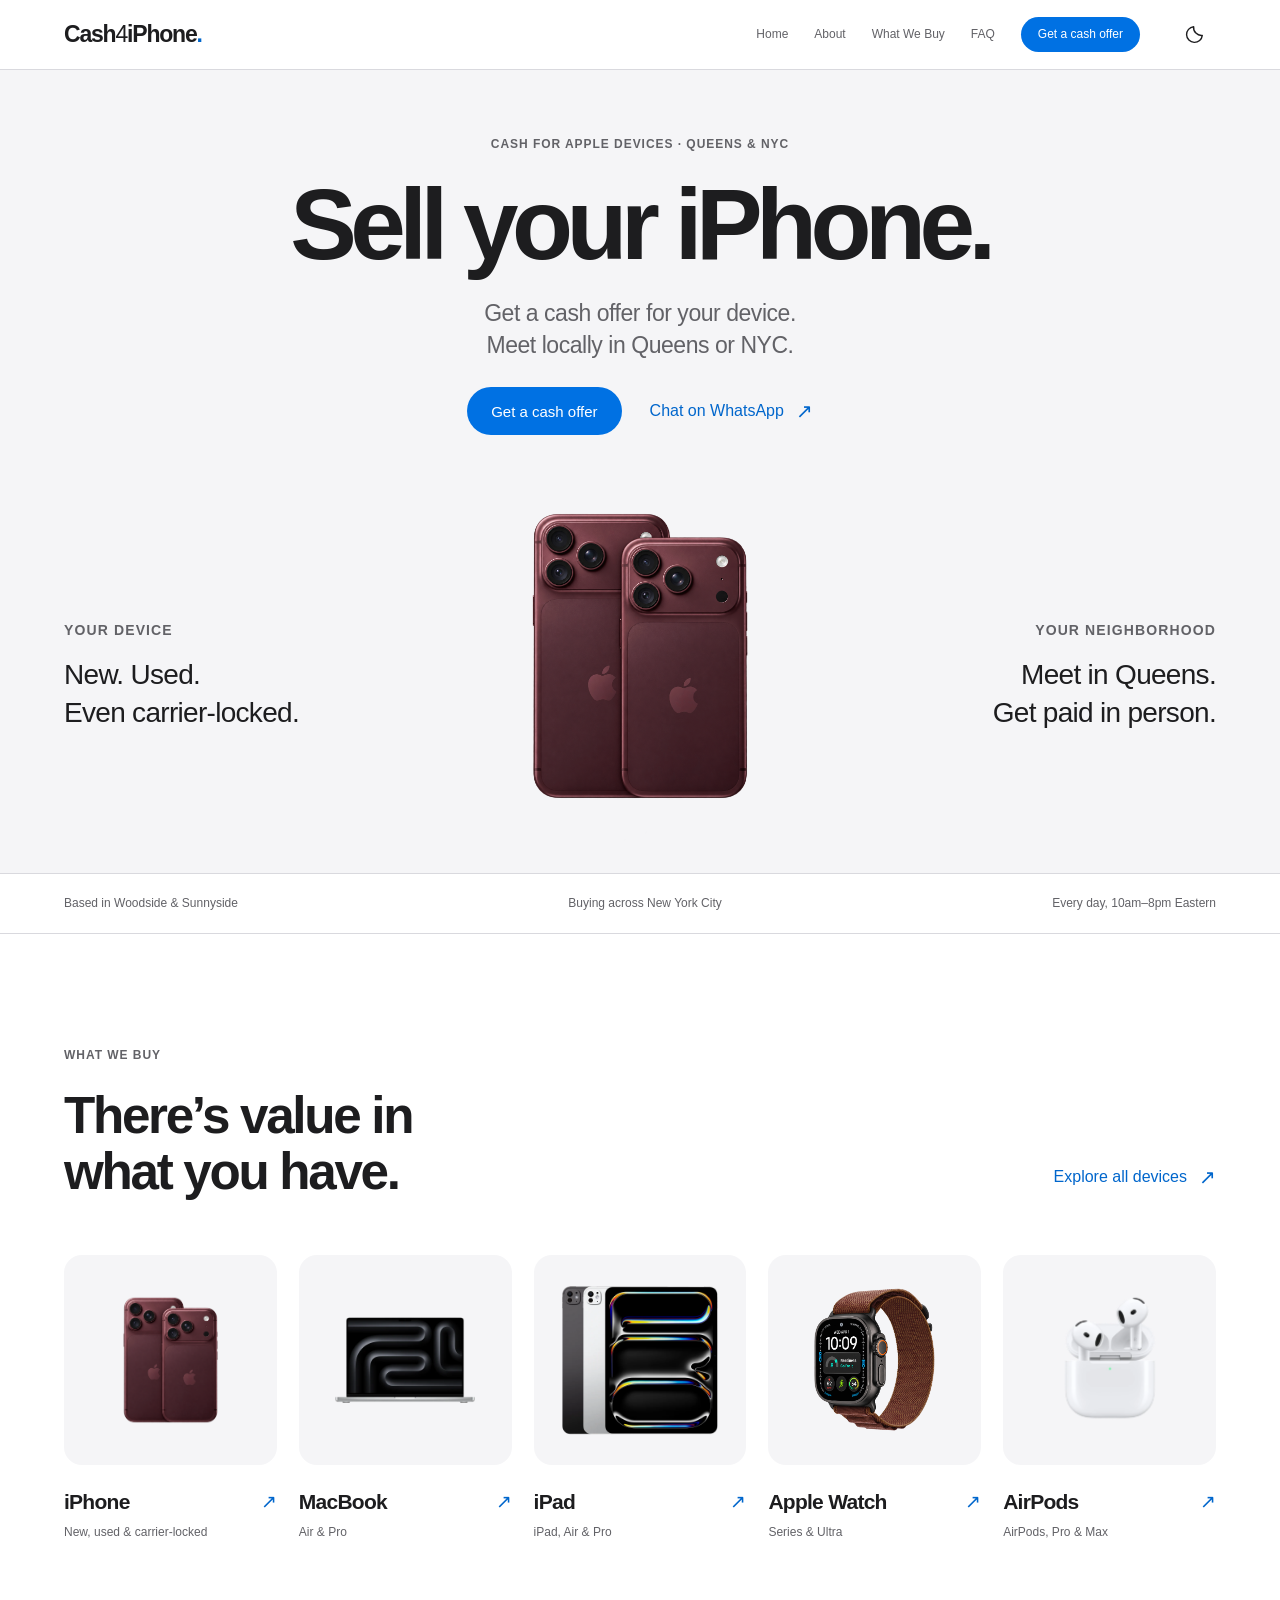
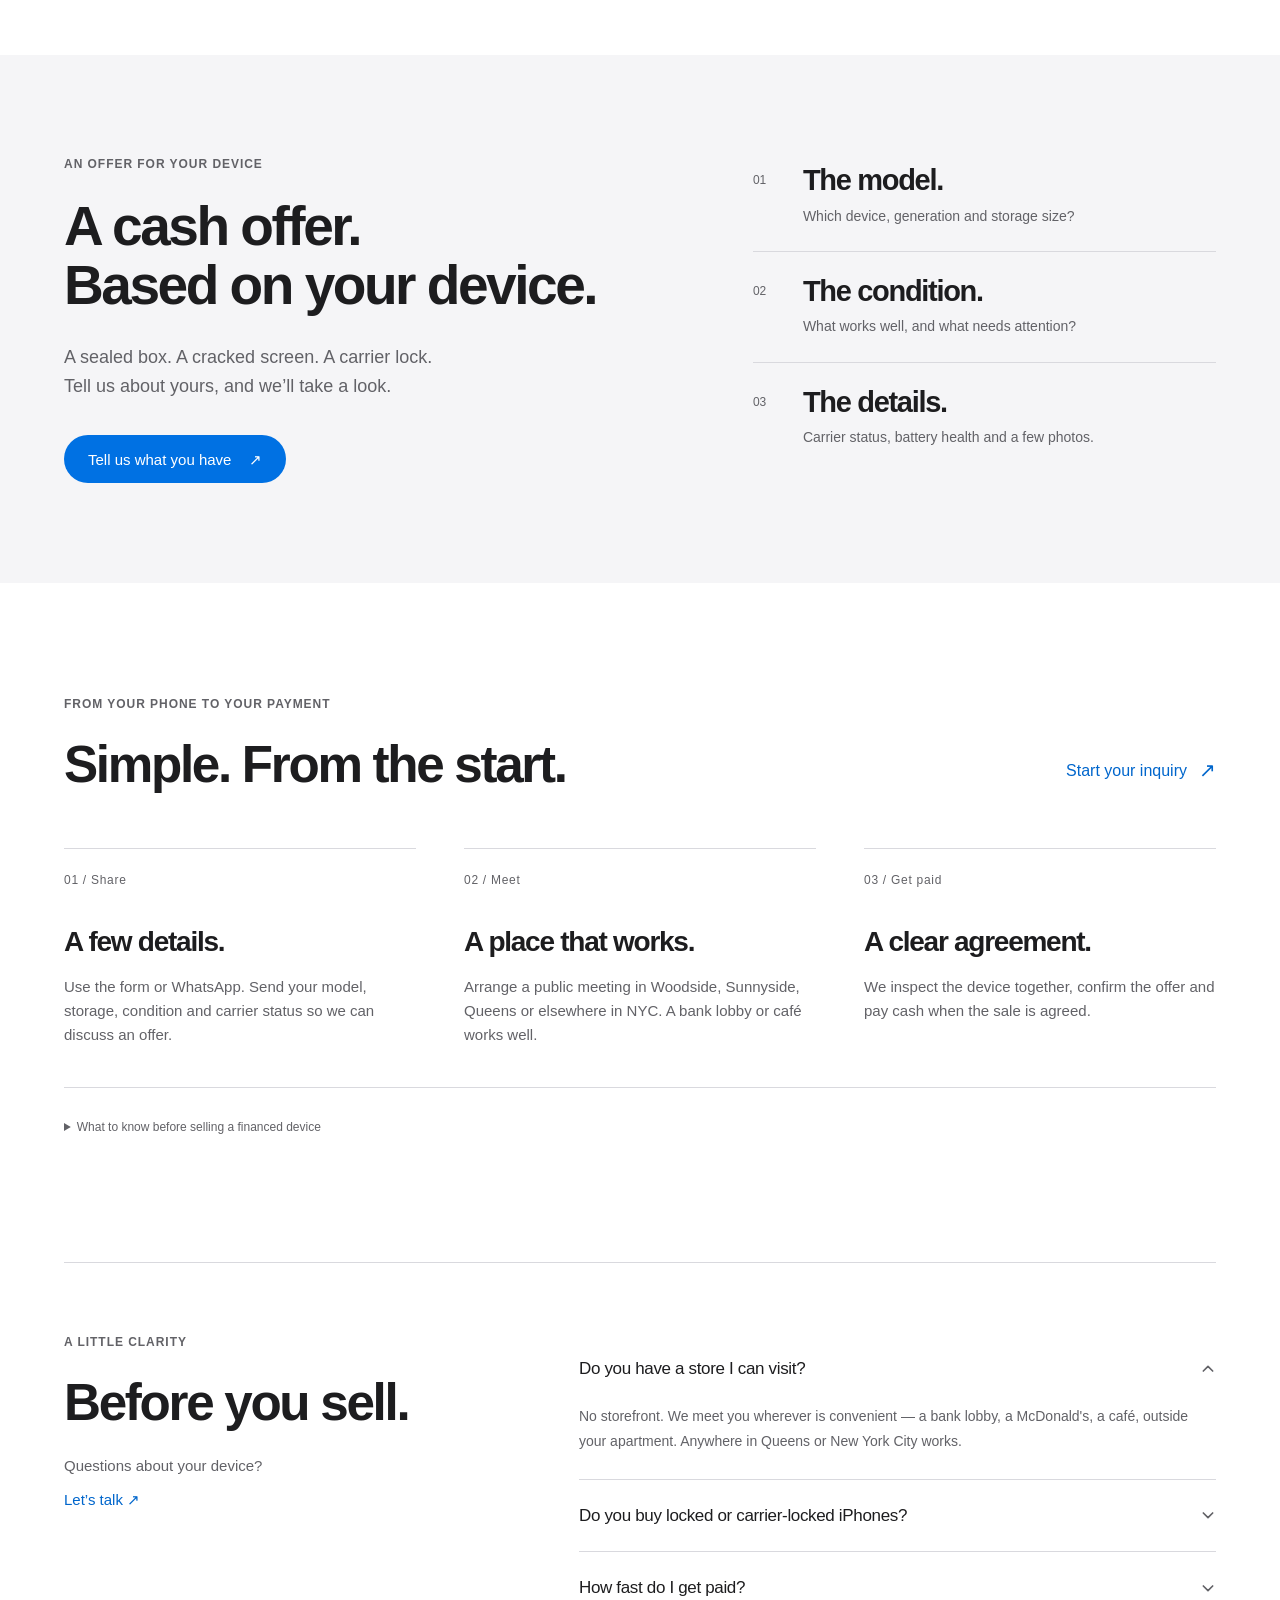
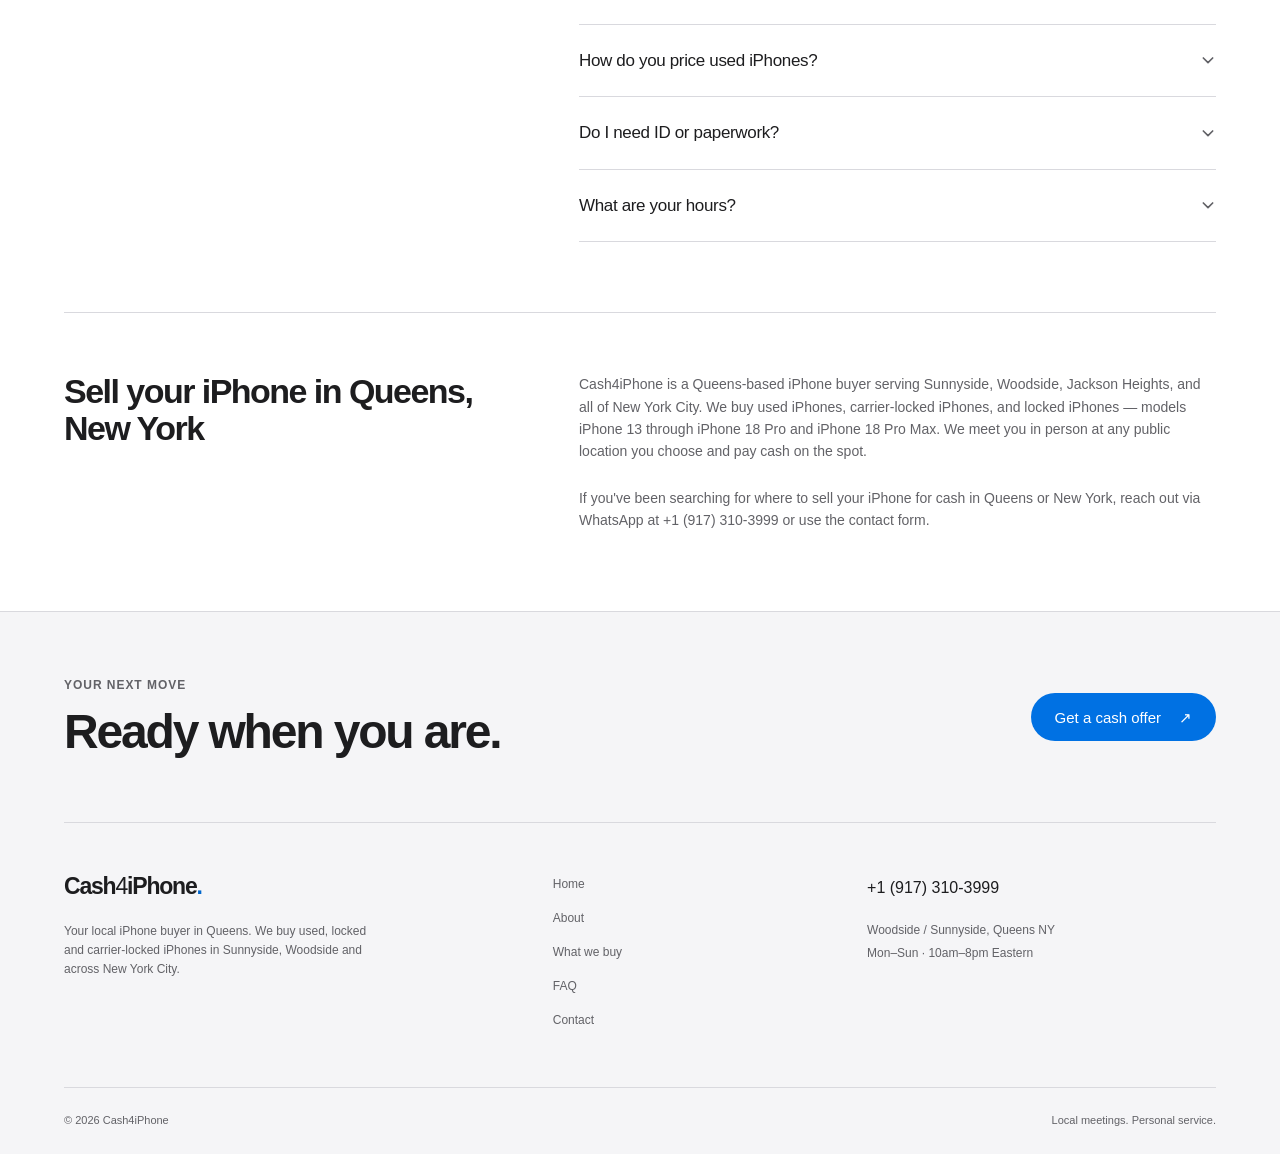
==== commit 0f204f6e: "Add files via upload" ====
--- a/index.html
+++ b/index.html
@@ -3,99 +3,169 @@
 <head>
   <meta charset="UTF-8"/>
   <meta name="viewport" content="width=device-width,initial-scale=1.0"/>
-  <title>About Cash4iPhone | iPhone Cash Buyer in Queens & NYC</title>
-  <meta name="description" content="Cash4iPhone — Queens trusted iPhone buyer. We pay instant cash for used, locked & carrier-locked iPhones in Sunnyside, Woodside & all of NYC. Fast, safe, in-person."/>
-  <meta name="keywords" content="Cash4iPhone about, cash for iPhone Queens NY, cash4phone Queens, sell iPhone Queens NYC, iPhone buyer Sunnyside Queens, used iPhone buyer New York, locked iPhone buyer Queens, cash for iphone near me Queens"/>
-  <link rel="canonical" href="https://cash4iphone.net/about/"/>
-  <script src="/theme.js"></script>
-  <link rel="stylesheet" href="/style.css"/>
-    <!-- Favicon -->
+  <title>Cash4iPhone — Sell Your iPhone for Cash in Queens, NY | Cash for Apple Devices</title>
+  <meta name="description" content="Sell your new, used or carrier-locked iPhone for cash in Queens, Sunnyside, Woodside and NYC. Request an offer and arrange an in-person meeting with Cash4iPhone."/>
+  <meta name="keywords" content="cash for iPhone Queens NY, sell iPhone for cash New York, cash4iphone Queens, cash for iphone NYC, iPhone buyer Queens NY, sell used iPhone NYC, locked iPhone buyer Queens, carrier locked iPhone buyer New York, sell iPhone same day cash Queens, cash4iphone, buy my iPhone Queens NY, sell iPhone Sunnyside Queens, cash for phones NYC, iPhone cash buyer near me New York"/>
+  <link rel="canonical" href="https://cash4iphone.net/"/>
+
+  <meta property="og:title" content="Cash4iPhone — Sell Your iPhone for Cash | Queens & NYC"/>
+  <meta property="og:description" content="Sell your iPhone for cash in Queens and NYC. Request an offer and arrange a convenient in-person meeting."/>
+  <meta property="og:type" content="website"/>
+  <meta property="og:url" content="https://cash4iphone.net/"/>
+  <meta property="og:locale" content="en_US"/>
+  <meta property="og:image" content="https://cash4iphone.net/assets/images/iphone-18-lineup.webp"/>
+  <meta property="og:site_name" content="Cash4iPhone"/>
+
+  <script type="application/ld+json">
+  {
+    "@context": "https://schema.org",
+    "@type": "WebSite",
+    "name": "Cash4iPhone",
+    "alternateName": ["Cash 4 iPhone", "cash4iphone.net"],
+    "url": "https://cash4iphone.net/"
+  }
+  </script>
+
+  <script type="application/ld+json">
+  {
+    "@context": "https://schema.org",
+    "@type": "LocalBusiness",
+    "name": "Cash4iPhone",
+    "alternateName": "Cash 4 iPhone",
+    "description": "Cash4iPhone is a cash for iPhone buyer in Queens. We pay instant cash for used iPhones, locked iPhones, and carrier-locked iPhones in Sunnyside, Woodside, and all of New York City.",
+    "url": "https://cash4iphone.net",
+    "telephone": "+19173103999",
+    "address": {
+      "@type": "PostalAddress",
+      "addressLocality": "Woodside",
+      "addressRegion": "NY",
+      "postalCode": "11377",
+      "addressCountry": "US"
+    },
+    "areaServed": [
+      {"@type": "City", "name": "New York"},
+      {"@type": "Neighborhood", "name": "Queens"},
+      {"@type": "Neighborhood", "name": "Sunnyside"},
+      {"@type": "Neighborhood", "name": "Woodside"}
+    ],
+    "openingHoursSpecification": {
+      "@type": "OpeningHoursSpecification",
+      "dayOfWeek": ["Monday","Tuesday","Wednesday","Thursday","Friday","Saturday","Sunday"],
+      "opens": "10:00",
+      "closes": "20:00"
+    },
+    "priceRange": "$$",
+    "sameAs": ["https://wa.me/19173103999"]
+  }
+  </script>
+
   <link rel="icon" href="/favicon.ico" sizes="48x48"/>
   <link rel="icon" type="image/png" sizes="32x32" href="/favicon-32x32.png"/>
   <link rel="icon" type="image/png" sizes="16x16" href="/favicon-16x16.png"/>
   <link rel="apple-touch-icon" href="/apple-touch-icon.png"/>
   <link rel="manifest" href="/site.webmanifest"/>
-  <meta name="msapplication-TileColor" content="#0a1628"/>
   <meta name="theme-color" content="#ffffff"/>
+  <script src="/theme.js"></script>
+  <link rel="stylesheet" href="style.css"/>
+
 
 <noscript><style>.hamburger{display:none!important}.mobile-menu{display:flex!important;position:static!important;flex-wrap:wrap}header nav{display:none!important}</style></noscript>
 </head>
-<body class="about-page">
+<body class="home-page">
 <a class="skip-link" href="#main">Skip to content</a>
+
 <header>
   <a href="/" class="logo" aria-label="Cash4iPhone home"><span class="brand-name">Cash<span>4</span>iPhone<span class="brand-period">.</span></span></a>
   <nav aria-label="Main navigation">
-    <a href="/">Home</a><a href="/about/">About</a><a href="/products/">What We Buy</a><a href="#faq">FAQ</a><a href="/contact-us/" class="cta-nav">Get a cash offer</a>
+    <a href="/">Home</a>
+    <a href="/about/">About</a>
+    <a href="/products/">What We Buy</a>
+    <a href="#faq">FAQ</a>
+    <a href="/contact-us/" class="cta-nav">Get a cash offer</a>
   </nav>
   <div class="header-tools"><button type="button" class="theme-toggle" aria-label="Switch to dark mode" aria-pressed="false"><svg class="theme-moon" viewBox="0 0 24 24" fill="none" stroke="currentColor" stroke-width="1.6" stroke-linecap="round" stroke-linejoin="round" aria-hidden="true"><path d="M20.9 13A9 9 0 0 1 11 3.1 9 9 0 1 0 20.9 13Z"/></svg><svg class="theme-sun" viewBox="0 0 24 24" fill="none" stroke="currentColor" stroke-width="1.6" stroke-linecap="round" aria-hidden="true"><circle cx="12" cy="12" r="4"/><path d="M12 2v2m0 16v2M2 12h2m16 0h2M4.93 4.93l1.42 1.42m11.3 11.3 1.42 1.42m0-14.14-1.42 1.42M6.35 17.65l-1.42 1.42"/></svg></button><button class="hamburger" aria-label="Open menu" aria-expanded="false" aria-controls="mobile-menu"><span></span><span></span><span></span></button></div>
 </header>
 <div class="mobile-menu" id="mobile-menu">
-  <a href="/">Home</a><a href="/about/">About</a><a href="/products/">What We Buy</a><a href="#faq">FAQ</a><a href="/contact-us/" class="cta-nav">Get a cash offer</a>
+  <a href="/">Home</a>
+  <a href="/about/">About</a>
+  <a href="/products/">What We Buy</a>
+  <a href="#faq">FAQ</a>
+  <a href="/contact-us/" class="cta-nav">Get a cash offer</a>
 </div>
 
 <main id="main">
-<section class="about-masthead section-inner"><p class="eyebrow">About Cash4iPhone</p><h1>Based in Queens.<br><span>Built around you.</span></h1><div class="about-lead"><p>We buy the devices you’re ready to move on from.</p><p>Cash4iPhone is a local cash buying service for iPhones and Apple devices in Woodside, Sunnyside and across New York City.</p></div></section>
-<section class="local-feature"><div class="section-inner"><div class="local-type" aria-hidden="true"><span>New York.</span><strong>Queens.</strong><span>Woodside / Sunnyside</span></div><div class="local-copy"><p class="eyebrow">Our way of doing things</p><h2>A local meeting.<br>A real conversation.</h2><p>We buy devices from customers. We don’t operate a retail store. Instead, we arrange an in-person meeting at a convenient public location, like a bank lobby or café.</p><p>Tell us what you have, ask your questions and agree on a place to meet. We assess the device with you before confirming the offer.</p><a href="/contact-us/" class="text-link">Arrange a conversation <span aria-hidden="true">↗</span></a></div></div></section>
-<section class="about-principles section-inner"><div class="section-heading"><div><p class="eyebrow">What you can expect</p><h2 class="section-title">Personal service.<br>Practical details.</h2></div><p>One phone or several devices. We start by understanding what you want to sell.</p></div><div class="principle-list"><article><span>01</span><h3>We look at your device.</h3><p>Model, storage and condition all matter. New, used, damaged, locked or carrier-locked — share the details so we can assess eligibility and value.</p></article><article><span>02</span><h3>We explain the offer.</h3><p>We discuss the device and payment before completing the transaction. Any remaining carrier installments stay your responsibility after the sale.</p></article><article><span>03</span><h3>We meet in person.</h3><p>Choose an agreed public location in Queens or elsewhere in New York City. You can also meet us in the Woodside / Sunnyside area.</p></article></div></section>
-<section class="about-contact section-inner"><div><p class="eyebrow">Let’s talk</p><h2 class="section-title">Local service.<br>Seven days a week.</h2></div><div><p>We buy iPhone 13 through iPhone 18 Pro and iPhone 18 Pro Max, plus MacBooks, iPads, Apple Watches and AirPods. <a href="/products/">See what we buy.</a></p><dl class="business-details"><div><dt>WhatsApp</dt><dd><a href="https://wa.me/19173103999">+1 (917) 310-3999</a></dd></div><div><dt>Reply hours</dt><dd>Monday–Sunday<br>10am–8pm Eastern</dd></div></dl><a href="/contact-us/" class="btn btn-primary">Get a cash offer</a></div></section>
-<!-- FAQ Section -->
-<div class="section-inner" style="padding-bottom:60px;">
+
+<section class="home-hero"><div class="hero-intro"><p class="eyebrow">Cash for Apple devices · Queens & NYC</p><h1>Sell your iPhone.</h1><p class="hero-subtitle">Get a cash offer for your device.<br>Meet locally in Queens or NYC.</p><div class="hero-actions"><a href="/contact-us/" class="btn btn-primary">Get a cash offer</a><a href="https://wa.me/19173103999" class="text-link">Chat on WhatsApp <span aria-hidden="true">↗</span></a></div></div><div class="hero-stage section-inner"><div class="stage-note"><span class="small-label">Your device</span><p>New. Used.<br>Even carrier-locked.</p></div><img src="/assets/images/iphone-18-cutout.png" alt="iPhone 18 Pro Max and iPhone 18 Pro — sell your iPhone to Cash4iPhone" width="1085" height="1449" fetchpriority="high" loading="eager"><div class="stage-note"><span class="small-label">Your neighborhood</span><p>Meet in Queens.<br>Get paid in person.</p></div></div></section>
+<div class="service-strip"><div class="section-inner"><p>Based in Woodside & Sunnyside</p><p>Buying across New York City</p><p>Every day, 10am–8pm Eastern</p></div></div>
+<section class="device-discovery section-inner"><div class="section-heading"><div><p class="eyebrow">What we buy</p><h2 class="section-title">There’s value in<br>what you have.</h2></div><a href="/products/" class="text-link">Explore all devices <span aria-hidden="true">↗</span></a></div><div class="category-collection"><a class="category-tile" href="/products/#iphones"><div class="category-image"><img src="/assets/images/iphone-18-cutout.png" alt="iPhone" width="1085" height="1449" loading="lazy"></div><div class="category-title"><h3>iPhone</h3><span aria-hidden="true">↗</span></div><p>New, used & carrier-locked</p></a><a class="category-tile" href="/products/#macbooks"><div class="category-image"><img src="/assets/images/macbook-web.webp" alt="MacBook" width="800" height="800" loading="lazy"></div><div class="category-title"><h3>MacBook</h3><span aria-hidden="true">↗</span></div><p>Air & Pro</p></a><a class="category-tile" href="/products/#ipads"><div class="category-image"><img src="/assets/images/ipadpro-web.webp" alt="iPad" width="800" height="800" loading="lazy"></div><div class="category-title"><h3>iPad</h3><span aria-hidden="true">↗</span></div><p>iPad, Air & Pro</p></a><a class="category-tile" href="/products/#watches"><div class="category-image"><img src="/assets/images/watch-ultra-4-cutout.png" alt="Apple Watch" width="1254" height="1254" loading="lazy"></div><div class="category-title"><h3>Apple Watch</h3><span aria-hidden="true">↗</span></div><p>Series & Ultra</p></a><a class="category-tile" href="/products/#airpods"><div class="category-image"><img class="image-light" src="/assets/images/airpods-5.webp" alt="AirPods" width="653" height="653" loading="lazy"><img class="image-dark" src="/assets/images/airpods-5-dark.png" alt="AirPods 5 with their charging case" width="1254" height="1254" loading="lazy"></div><div class="category-title"><h3>AirPods</h3><span aria-hidden="true">↗</span></div><p>AirPods, Pro & Max</p></a></div></section>
+<section class="offer-feature"><div class="section-inner"><div class="offer-feature-heading"><p class="eyebrow">An offer for your device</p><h2>A cash offer.<br>Based on your device.</h2><p>A sealed box. A cracked screen. A carrier lock.<br>Tell us about yours, and we’ll take a look.</p><a class="btn btn-white" href="/contact-us/">Tell us what you have <span aria-hidden="true">↗</span></a></div><div class="offer-factors"><div><span>01</span><h3>The model.</h3><p>Which device, generation and storage size?</p></div><div><span>02</span><h3>The condition.</h3><p>What works well, and what needs attention?</p></div><div><span>03</span><h3>The details.</h3><p>Carrier status, battery health and a few photos.</p></div></div></div></section>
+<section class="journey section-inner" id="how-it-works"><div class="section-heading"><div><p class="eyebrow">From your phone to your payment</p><h2 class="section-title">Simple. From the start.</h2></div><a href="/contact-us/" class="text-link">Start your inquiry <span aria-hidden="true">↗</span></a></div><ol class="process-inline"><li><span>01 / Share</span><h3>A few details.</h3><p>Use the form or WhatsApp. Send your model, storage, condition and carrier status so we can discuss an offer.</p></li><li><span>02 / Meet</span><h3>A place that works.</h3><p>Arrange a public meeting in Woodside, Sunnyside, Queens or elsewhere in NYC. A bank lobby or café works well.</p></li><li><span>03 / Get paid</span><h3>A clear agreement.</h3><p>We inspect the device together, confirm the offer and pay cash when the sale is agreed.</p></li></ol><details class="seller-terms"><summary>What to know before selling a financed device</summary><p>We purchase your device only. Any remaining monthly installments on a financed phone are your sole responsibility, and we are not liable for payments owed to your carrier. Devices sold to us must not be reported as lost or stolen after the transaction in an attempt to file an insurance claim. Doing so is illegal. Any device reported as lost or stolen will be blocked and blacklisted, rendering it unusable.</p></details></section>
+<!-- FAQ -->
+<div class="section-inner" style="padding-bottom: 80px;">
   <div class="text-block">
-  <div id="faq" class="faq-section">
-    
-    <div class="faq-heading"><p class="eyebrow">A little clarity</p><h2 class="section-title">Before you sell.</h2><p>Questions about your device?<br><a href="/contact-us/">Let’s talk <span aria-hidden="true">↗</span></a></p></div>
-    
-    <div class="faq-accordion">
-      <div class="faq-item open">
-        <button class="faq-question">
-          <span>Do you have a store I can visit?</span>
-          <svg class="faq-chevron" fill="none" stroke="currentColor" viewBox="0 0 24 24"><path stroke-linecap="round" stroke-linejoin="round" stroke-width="2.5" d="M19 9l-7 7-7-7"/></svg>
-        </button>
-        <div class="faq-answer"><p>We don't operate a traditional store — we meet you in person at a public location of your choice anywhere in Queens or New York. You can also come to us in the Woodside / Sunnyside Queens area.</p></div>
-      </div>
-      <div class="faq-item">
-        <button class="faq-question">
-          <span>Do you buy locked, carrier-locked or financed iPhones?</span>
-          <svg class="faq-chevron" fill="none" stroke="currentColor" viewBox="0 0 24 24"><path stroke-linecap="round" stroke-linejoin="round" stroke-width="2.5" d="M19 9l-7 7-7-7"/></svg>
-        </button>
-        <div class="faq-answer"><p>Yes! We buy carrier-locked iPhones, locked and financed iPhones that other buyers won't touch. For financed devices — we can buy them, but paying the remaining monthly installments to the carrier remains your responsibility. Contact us via WhatsApp for a quote.</p></div>
-      </div>
-      <div class="faq-item">
-        <button class="faq-question">
-          <span>How fast do I get paid?</span>
-          <svg class="faq-chevron" fill="none" stroke="currentColor" viewBox="0 0 24 24"><path stroke-linecap="round" stroke-linejoin="round" stroke-width="2.5" d="M19 9l-7 7-7-7"/></svg>
-        </button>
-        <div class="faq-answer"><p>Instantly — cash in hand the moment we meet and inspect your device. No waiting, no bank transfers, no delays.</p></div>
-      </div>
-      <div class="faq-item">
-        <button class="faq-question">
-          <span>Where do we meet?</span>
-          <svg class="faq-chevron" fill="none" stroke="currentColor" viewBox="0 0 24 24"><path stroke-linecap="round" stroke-linejoin="round" stroke-width="2.5" d="M19 9l-7 7-7-7"/></svg>
-        </button>
-        <div class="faq-answer"><p>Anywhere safe and public works — a bank lobby, McDonald's, Starbucks, or any spot in Queens, Sunnyside, or New York City. We come to you.</p></div>
-      </div>
-      <div class="faq-item">
-        <button class="faq-question">
-          <span>What price can I get for my used iPhone?</span>
-          <svg class="faq-chevron" fill="none" stroke="currentColor" viewBox="0 0 24 24"><path stroke-linecap="round" stroke-linejoin="round" stroke-width="2.5" d="M19 9l-7 7-7-7"/></svg>
-        </button>
-        <div class="faq-answer"><p>For used phones we give an approximate price based on model, condition, and storage. For brand new unused phones we can give you an exact price. WhatsApp us with your device details for a fast quote.</p></div>
-      </div>
-      <div class="faq-item">
-        <button class="faq-question">
-          <span>Do I need any paperwork to sell my device?</span>
-          <svg class="faq-chevron" fill="none" stroke="currentColor" viewBox="0 0 24 24"><path stroke-linecap="round" stroke-linejoin="round" stroke-width="2.5" d="M19 9l-7 7-7-7"/></svg>
-        </button>
-        <div class="faq-answer"><p>No paperwork or ID needed — just make sure it's your own device.</p></div>
+    <div id="faq" class="faq-section">
+      <div class="faq-heading"><p class="eyebrow">A little clarity</p><h2 class="section-title">Before you sell.</h2><p>Questions about your device?<br><a href="/contact-us/">Let’s talk <span aria-hidden="true">↗</span></a></p></div>
+      <div class="faq-accordion">
+        <div class="faq-item open">
+          <button class="faq-question">
+            <span>Do you have a store I can visit?</span>
+            <svg class="faq-chevron" fill="none" stroke="currentColor" viewBox="0 0 24 24"><path stroke-linecap="round" stroke-linejoin="round" stroke-width="2.5" d="M19 9l-7 7-7-7"/></svg>
+          </button>
+          <div class="faq-answer"><p>No storefront. We meet you wherever is convenient — a bank lobby, a McDonald's, a café, outside your apartment. Anywhere in Queens or New York City works.</p></div>
+        </div>
+        <div class="faq-item">
+          <button class="faq-question">
+            <span>Do you buy locked or carrier-locked iPhones?</span>
+            <svg class="faq-chevron" fill="none" stroke="currentColor" viewBox="0 0 24 24"><path stroke-linecap="round" stroke-linejoin="round" stroke-width="2.5" d="M19 9l-7 7-7-7"/></svg>
+          </button>
+          <div class="faq-answer"><p>Yes. Locked, carrier-locked, financed — we buy what other places won't. For financed devices, you're still responsible for paying off the remaining balance with the carrier, but we can still buy it from you.</p></div>
+        </div>
+        <div class="faq-item">
+          <button class="faq-question">
+            <span>How fast do I get paid?</span>
+            <svg class="faq-chevron" fill="none" stroke="currentColor" viewBox="0 0 24 24"><path stroke-linecap="round" stroke-linejoin="round" stroke-width="2.5" d="M19 9l-7 7-7-7"/></svg>
+          </button>
+          <div class="faq-answer"><p>Right when we meet. Cash in hand after we check the device. No bank transfers, no waiting period.</p></div>
+        </div>
+        <div class="faq-item">
+          <button class="faq-question">
+            <span>How do you price used iPhones?</span>
+            <svg class="faq-chevron" fill="none" stroke="currentColor" viewBox="0 0 24 24"><path stroke-linecap="round" stroke-linejoin="round" stroke-width="2.5" d="M19 9l-7 7-7-7"/></svg>
+          </button>
+          <div class="faq-answer"><p>Based on model, storage size, and condition. For used phones we give an estimate upfront — exact price confirmed when we see the device. Brand new sealed phones get an exact quote immediately. Send us a WhatsApp with the details.</p></div>
+        </div>
+        <div class="faq-item">
+          <button class="faq-question">
+            <span>Do I need ID or paperwork?</span>
+            <svg class="faq-chevron" fill="none" stroke="currentColor" viewBox="0 0 24 24"><path stroke-linecap="round" stroke-linejoin="round" stroke-width="2.5" d="M19 9l-7 7-7-7"/></svg>
+          </button>
+          <div class="faq-answer"><p>No paperwork, no ID. Just make sure the device is yours to sell.</p></div>
+        </div>
+        <div class="faq-item">
+          <button class="faq-question">
+            <span>What are your hours?</span>
+            <svg class="faq-chevron" fill="none" stroke="currentColor" viewBox="0 0 24 24"><path stroke-linecap="round" stroke-linejoin="round" stroke-width="2.5" d="M19 9l-7 7-7-7"/></svg>
+          </button>
+          <div class="faq-answer"><p>Monday through Sunday, 10am to 8pm Eastern. Message us outside those hours and we'll get back to you when we're back online.</p></div>
+        </div>
       </div>
     </div>
-  </div>
+
+    <div class="local-editorial">
+      <h2 class="section-title">Sell your iPhone in Queens, New York</h2>
+      <p>Cash4iPhone is a Queens-based iPhone buyer serving Sunnyside, Woodside, Jackson Heights, and all of New York City. We buy used iPhones, carrier-locked iPhones, and locked iPhones — models iPhone 13 through iPhone 18 Pro and iPhone 18 Pro Max. We meet you in person at any public location you choose and pay cash on the spot.</p>
+      <p>If you've been searching for where to sell your iPhone for cash in Queens or New York, reach out via WhatsApp at +1 (917) 310-3999 or use the contact form.</p>
+    </div>
   </div>
 </div>
+
 </main>
+
+
 
 <footer><div class="section-inner"><div class="footer-invitation"><div><p class="eyebrow">Your next move</p><h2>Ready when you are.</h2></div><a href="/contact-us/" class="btn btn-primary">Get a cash offer <span aria-hidden="true">↗</span></a></div><div class="footer-content"><div class="footer-brand"><a href="/" class="logo" aria-label="Cash4iPhone home"><span class="brand-name">Cash<span>4</span>iPhone<span class="brand-period">.</span></span></a><p>Your local iPhone buyer in Queens. We buy used, locked and carrier-locked iPhones in Sunnyside, Woodside and across New York City.</p></div><nav aria-label="Footer navigation"><a href="/">Home</a><a href="/about/">About</a><a href="/products/">What we buy</a><a href="#faq">FAQ</a><a href="/contact-us/">Contact</a></nav><div class="footer-contact"><a href="https://wa.me/19173103999">+1 (917) 310-3999</a><p>Woodside / Sunnyside, Queens NY<br>Mon–Sun · 10am–8pm Eastern</p></div></div><div class="footer-bottom"><span>© 2026 Cash4iPhone</span><span>Local meetings. Personal service.</span></div></div></footer>
 
-<script src="/script.js"></script>
+
+<script src="script.js"></script>
 </body>
 </html>
